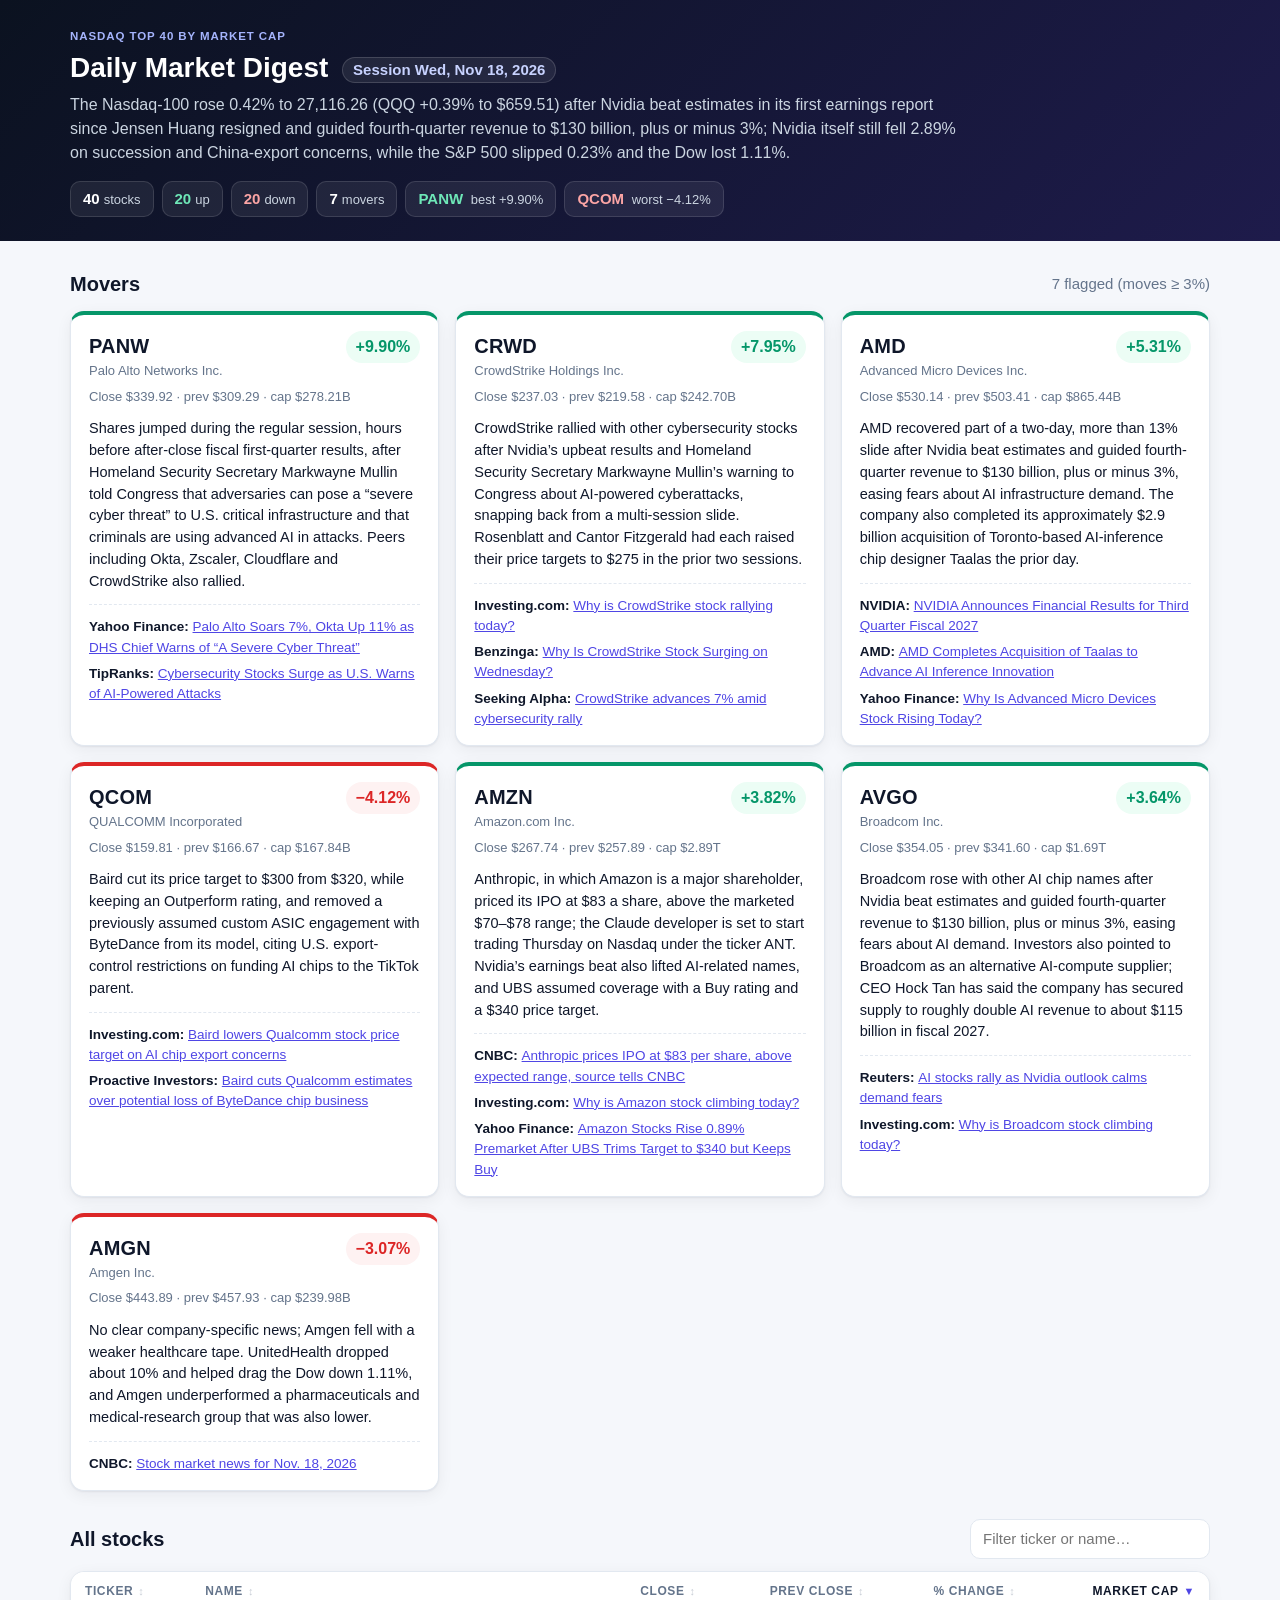
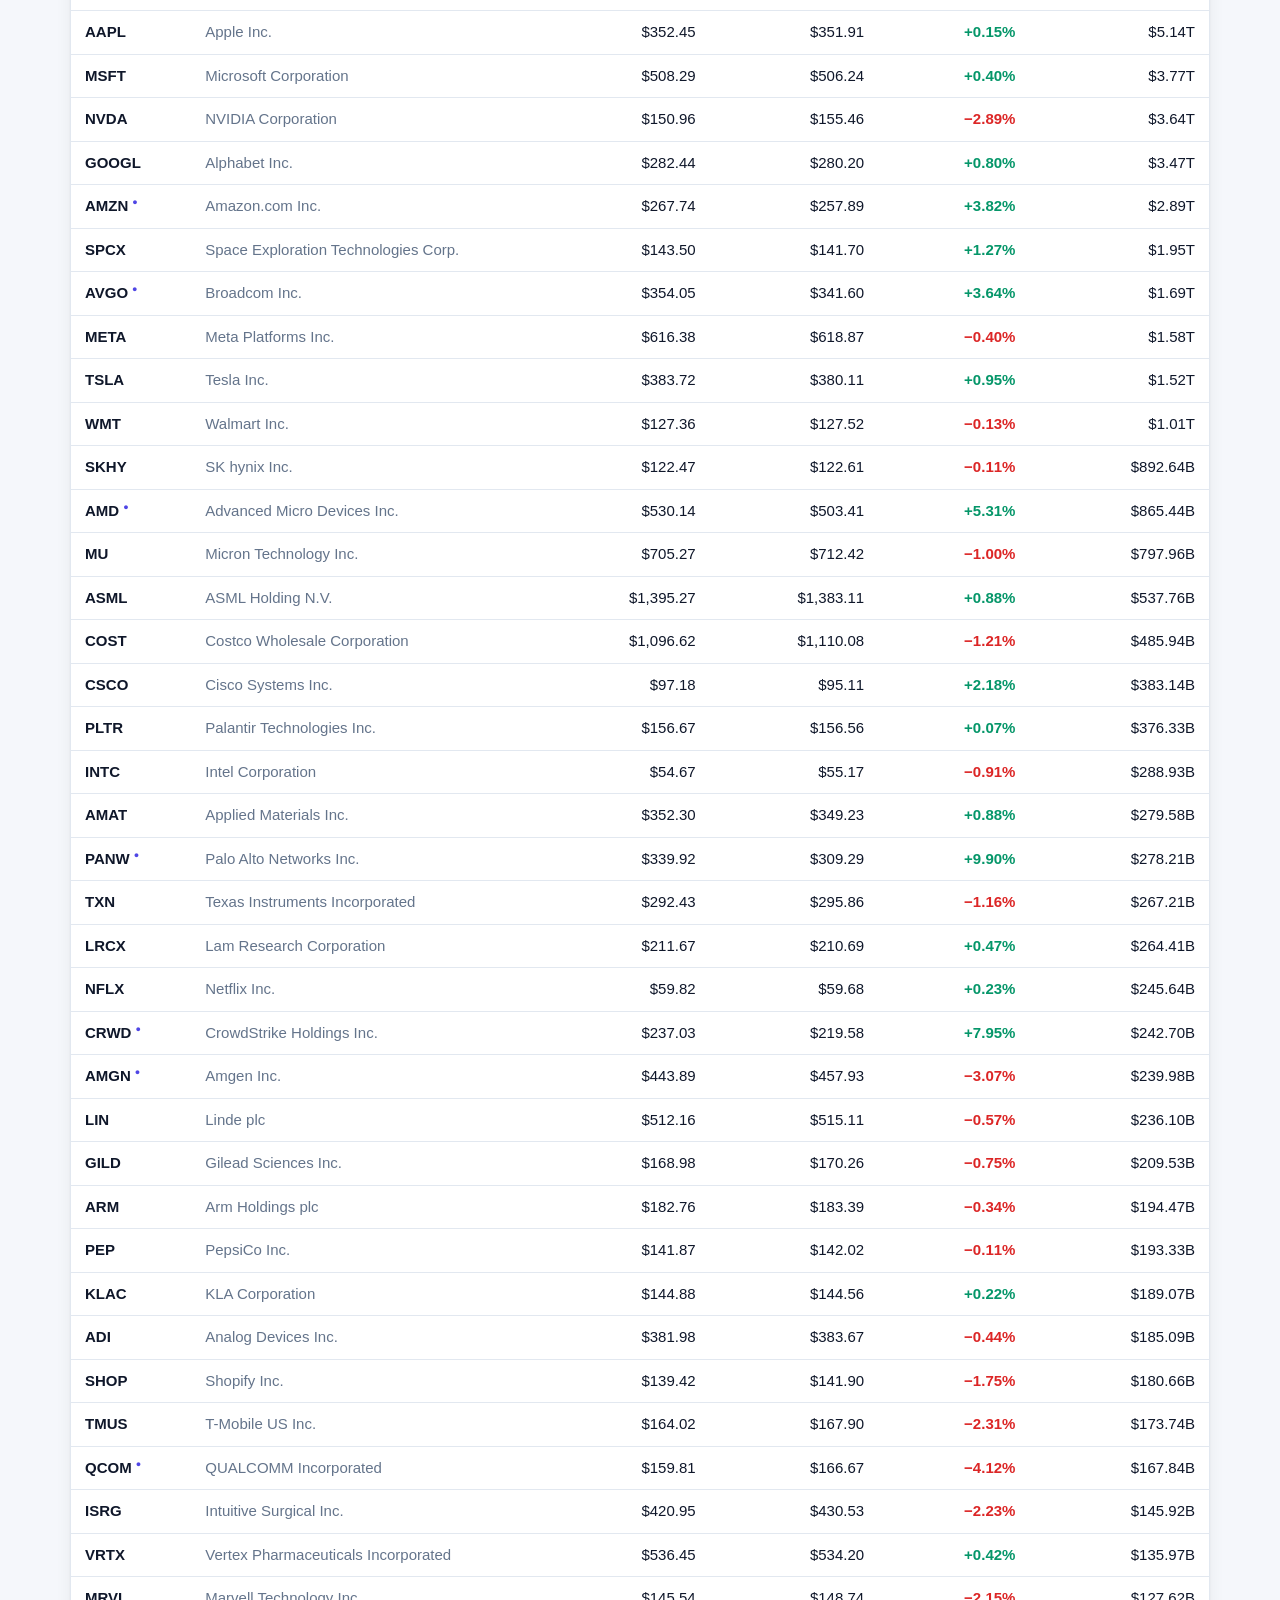
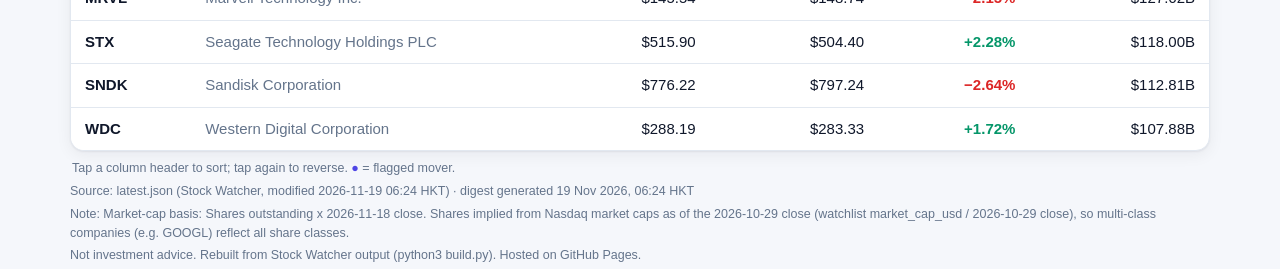
==== index.html @ 228cc5cb "Update dashboard 2026-11-19 HKT" ====
<!doctype html>
<html lang="en">
<head>
<meta charset="utf-8">
<meta name="viewport" content="width=device-width, initial-scale=1">
<title>Nasdaq 40 Dashboard · 2026-11-18</title>
<style>
:root {
  --bg: #f5f7fb; --panel: #fff; --text: #0f172a; --muted: #64748b; --line: #e2e8f0;
  --up: #059669; --up-bg: #ecfdf5; --down: #dc2626; --down-bg: #fef2f2;
  --accent: #4f46e5; --head: #0b1220; --head-text: #e2e8f0;
  --radius: 14px; --shadow: 0 1px 2px rgba(15,23,42,.06), 0 4px 16px rgba(15,23,42,.06);
}
@media (prefers-color-scheme: dark) {
  :root { --bg: #0b1020; --panel: #121a2e; --text: #e5e7eb; --muted: #94a3b8; --line: #23304a;
    --up: #34d399; --up-bg: rgba(52,211,153,.12); --down: #f87171; --down-bg: rgba(248,113,113,.12);
    --accent: #818cf8; --head: #060a16; --shadow: none; }
}
* { box-sizing: border-box; }
html { -webkit-text-size-adjust: 100%; }
body { margin: 0; background: var(--bg); color: var(--text);
  font: 15px/1.5 -apple-system, BlinkMacSystemFont, "Segoe UI", Roboto, "Helvetica Neue", Arial, sans-serif; }
.wrap { max-width: 1180px; margin: 0 auto; padding: 0 20px; }
a { color: var(--accent); }
.muted { color: var(--muted); }
.num { font-variant-numeric: tabular-nums; }

.example-banner { background: repeating-linear-gradient(-45deg, #fde68a 0 14px, #fcd34d 14px 28px);
  color: #451a03; text-align: center; font-weight: 700; padding: 10px 16px; font-size: 15px;
  border-bottom: 2px solid #b45309; position: sticky; top: 0; z-index: 10; }
.example-banner small { display: block; font-weight: 500; font-size: 12.5px; }

.site-header { background: linear-gradient(135deg, #0b1220 0%, #1e1b4b 100%); color: var(--head-text);
  padding: 28px 0 24px; }
.eyebrow { text-transform: uppercase; letter-spacing: .08em; font-size: 11.5px; color: #a5b4fc; font-weight: 600; }
h1 { margin: 6px 0 8px; font-size: 28px; line-height: 1.2; color: #fff; }
h1 .session { display: inline-block; font-size: 15px; font-weight: 600; color: #c7d2fe;
  background: rgba(255,255,255,.08); border: 1px solid rgba(255,255,255,.15);
  padding: 3px 10px; border-radius: 999px; vertical-align: middle; margin-left: 6px; }
.context { margin: 0; font-size: 16px; max-width: 900px; color: #cbd5e1; }
.stats { display: flex; flex-wrap: wrap; gap: 8px; margin-top: 16px; }
.stat { background: rgba(255,255,255,.07); border: 1px solid rgba(255,255,255,.12);
  border-radius: 10px; padding: 6px 12px; font-size: 13px; color: #cbd5e1; }
.stat b { color: #fff; font-size: 15px; margin-right: 4px; }
.stat .up { color: #6ee7b7; } .stat .down { color: #fca5a5; }

section { margin-top: 28px; }
.section-head { display: flex; align-items: center; justify-content: space-between; gap: 12px;
  flex-wrap: wrap; margin-bottom: 12px; }
h2 { margin: 0; font-size: 20px; }

.cards { display: grid; grid-template-columns: repeat(auto-fill, minmax(320px, 1fr)); gap: 16px; }
.card { background: var(--panel); border: 1px solid var(--line); border-radius: var(--radius);
  box-shadow: var(--shadow); padding: 16px 18px; border-top: 4px solid var(--line);
  display: flex; flex-direction: column; min-width: 0; }
.card.up { border-top-color: var(--up); } .card.down { border-top-color: var(--down); }
.card-top { display: flex; justify-content: space-between; align-items: flex-start; gap: 12px; }
.card .tk { font-size: 20px; font-weight: 800; letter-spacing: .01em; }
.card .nm { color: var(--muted); font-size: 13px; }
.pill { font-weight: 700; font-size: 16px; padding: 4px 10px; border-radius: 999px; white-space: nowrap; }
.pill.up { color: var(--up); background: var(--up-bg); } .pill.down { color: var(--down); background: var(--down-bg); }
.card .px { font-size: 13px; color: var(--muted); margin-top: 6px; }
.card .reason { margin: 12px 0 0; font-size: 14.5px; overflow-wrap: anywhere; }
.card .sources { list-style: none; margin: 12px 0 0; padding: 12px 0 0; border-top: 1px dashed var(--line);
  font-size: 13.5px; display: grid; gap: 6px; }
.card .sources li { overflow-wrap: anywhere; }
.card .sources .outlet { font-weight: 700; }
.empty { background: var(--panel); border: 1px dashed var(--line); border-radius: var(--radius);
  padding: 20px; color: var(--muted); }

#filter { font: inherit; padding: 8px 12px; border: 1px solid var(--line); border-radius: 10px;
  background: var(--panel); color: var(--text); width: 240px; max-width: 100%; }
.table-wrap { background: var(--panel); border: 1px solid var(--line); border-radius: var(--radius);
  box-shadow: var(--shadow); overflow-x: auto; -webkit-overflow-scrolling: touch; }
table { border-collapse: separate; border-spacing: 0; width: 100%; min-width: 640px; }
th, td { padding: 10px 14px; text-align: left; border-bottom: 1px solid var(--line); white-space: nowrap; }
tbody tr:last-child td { border-bottom: 0; }
th { position: sticky; top: 0; background: var(--panel); font-size: 12px; text-transform: uppercase;
  letter-spacing: .05em; color: var(--muted); cursor: pointer; user-select: none; }
th:hover { color: var(--text); }
th::after { content: "↕"; opacity: .35; margin-left: 5px; font-size: 11px; }
th[aria-sort="ascending"]::after { content: "▲"; opacity: 1; color: var(--accent); }
th[aria-sort="descending"]::after { content: "▼"; opacity: 1; color: var(--accent); }
th[aria-sort="ascending"], th[aria-sort="descending"] { color: var(--text); }
.r { text-align: right; }
td.tk { font-weight: 700; }
td.col-name { max-width: 340px; overflow: hidden; text-overflow: ellipsis; color: var(--muted); }
td.up { color: var(--up); font-weight: 600; } td.down { color: var(--down); font-weight: 600; }
tbody tr:hover td { background: rgba(79,70,229,.04); }
tr.is-mover td.tk::after { content: "●"; color: var(--accent); font-size: 9px; vertical-align: super; margin-left: 4px; }
th:first-child, td:first-child { position: sticky; left: 0; background: var(--panel); z-index: 1; }
th:first-child { z-index: 2; }
.hint { font-size: 12.5px; margin: 8px 2px 0; }
footer { margin: 36px auto 40px; font-size: 12.5px; }
footer p { margin: 4px 0; overflow-wrap: anywhere; }

@media (max-width: 640px) {
  body { font-size: 14px; }
  .wrap { padding: 0 14px; }
  .site-header { padding: 20px 0 18px; }
  h1 { font-size: 22px; }
  h1 .session { display: block; width: fit-content; margin: 8px 0 0; font-size: 13px; }
  .context { font-size: 14.5px; }
  .cards { grid-template-columns: 1fr; gap: 12px; }
  #filter { width: 100%; }
  th, td { padding: 9px 6px; font-size: 13px; }
  th { font-size: 10.5px; letter-spacing: .03em; white-space: normal; line-height: 1.25; vertical-align: bottom; }
  th::after { margin-left: 2px; }
  th:first-child, td:first-child { padding-left: 10px; }
  th:last-child, td:last-child { padding-right: 10px; }
  table { min-width: 0; }
  .col-name { display: none; }
  td:first-child { box-shadow: 1px 0 0 var(--line); }
}

</style>
</head>
<body>
<div id="banner-slot"></div>
<header class="site-header">
  <div class="wrap">
    <div class="eyebrow">Nasdaq top 40 by market cap</div>
    <h1>Daily Market Digest <span id="session-date" class="session"></span></h1>
    <p id="market-context" class="context"></p>
    <div id="stats" class="stats"></div>
  </div>
</header>
<main class="wrap">
  <section aria-labelledby="movers-h">
    <div class="section-head">
      <h2 id="movers-h">Movers</h2>
      <span id="movers-sub" class="muted"></span>
    </div>
    <div id="movers" class="cards"></div>
  </section>
  <section aria-labelledby="all-h">
    <div class="section-head">
      <h2 id="all-h">All stocks</h2>
      <input id="filter" type="search" placeholder="Filter ticker or name…" aria-label="Filter stocks">
    </div>
    <div class="table-wrap">
      <table id="tbl">
        <thead><tr>
          <th data-key="ticker" data-type="str">Ticker</th>
          <th data-key="name" data-type="str" class="col-name">Name</th>
          <th data-key="close" data-type="num" class="r">Close</th>
          <th data-key="prev_close" data-type="num" class="r">Prev close</th>
          <th data-key="pct_change" data-type="num" class="r">% Change</th>
          <th data-key="market_cap" data-type="num" class="r">Market cap</th>
        </tr></thead>
        <tbody></tbody>
      </table>
    </div>
    <p class="hint muted">Tap a column header to sort; tap again to reverse. <span style="color:var(--accent)">●</span> = flagged mover.</p>
  </section>
</main>
<footer class="wrap muted" id="footer"></footer>
<script>
window.DASHBOARD_DATA = {
 "is_example": false,
 "session_date": "2026-11-18",
 "market_context": "The Nasdaq-100 rose 0.42% to 27,116.26 (QQQ +0.39% to $659.51) after Nvidia beat estimates in its first earnings report since Jensen Huang resigned and guided fourth-quarter revenue to $130 billion, plus or minus 3%; Nvidia itself still fell 2.89% on succession and China-export concerns, while the S&P 500 slipped 0.23% and the Dow lost 1.11%.",
 "generated_at": "2026-11-19T06:24:33+08:00",
 "source": "latest.json (Stock Watcher, modified 2026-11-19 06:24 HKT)",
 "mover_threshold": 3.0,
 "notes": [
  "Market-cap basis: Shares outstanding x 2026-11-18 close. Shares implied from Nasdaq market caps as of the 2026-10-29 close (watchlist market_cap_usd / 2026-10-29 close), so multi-class companies (e.g. GOOGL) reflect all share classes."
 ],
 "stocks": [
  {
   "ticker": "NVDA",
   "name": "NVIDIA Corporation",
   "close": 150.96,
   "prev_close": 155.46,
   "pct_change": -2.89,
   "market_cap": 3638136099447.0,
   "mover": false,
   "reason": "",
   "sources": [],
   "missing": false
  },
  {
   "ticker": "AAPL",
   "name": "Apple Inc.",
   "close": 352.45,
   "prev_close": 351.91,
   "pct_change": 0.15,
   "market_cap": 5143718865164.0,
   "mover": false,
   "reason": "",
   "sources": [],
   "missing": false
  },
  {
   "ticker": "MSFT",
   "name": "Microsoft Corporation",
   "close": 508.29,
   "prev_close": 506.24,
   "pct_change": 0.4,
   "market_cap": 3774660387993.0,
   "mover": false,
   "reason": "",
   "sources": [],
   "missing": false
  },
  {
   "ticker": "GOOGL",
   "name": "Alphabet Inc.",
   "close": 282.44,
   "prev_close": 280.2,
   "pct_change": 0.8,
   "market_cap": 3472317300409.0,
   "mover": false,
   "reason": "",
   "sources": [],
   "missing": false
  },
  {
   "ticker": "AMZN",
   "name": "Amazon.com Inc.",
   "close": 267.74,
   "prev_close": 257.89,
   "pct_change": 3.82,
   "market_cap": 2887927569965.0,
   "mover": true,
   "reason": "Anthropic, in which Amazon is a major shareholder, priced its IPO at $83 a share, above the marketed $70–$78 range; the Claude developer is set to start trading Thursday on Nasdaq under the ticker ANT. Nvidia’s earnings beat also lifted AI-related names, and UBS assumed coverage with a Buy rating and a $340 price target.",
   "sources": [
    {
     "outlet": "CNBC",
     "title": "Anthropic prices IPO at $83 per share, above expected range, source tells CNBC",
     "url": "https://www.cnbc.com/2026/11/18/anthropic-ipo-ai-offering-price.html"
    },
    {
     "outlet": "Investing.com",
     "title": "Why is Amazon stock climbing today?",
     "url": "https://www.investing.com/news/stock-market-news/why-is-amazon-stock-climbing-today-93CH-5036532"
    },
    {
     "outlet": "Yahoo Finance",
     "title": "Amazon Stocks Rise 0.89% Premarket After UBS Trims Target to $340 but Keeps Buy",
     "url": "https://finance.yahoo.com/markets/stocks/articles/amazon-stocks-rise-0-89-183829798.html"
    }
   ],
   "missing": false
  },
  {
   "ticker": "SPCX",
   "name": "Space Exploration Technologies Corp.",
   "close": 143.5,
   "prev_close": 141.7,
   "pct_change": 1.27,
   "market_cap": 1948882650508.0,
   "mover": false,
   "reason": "",
   "sources": [],
   "missing": false
  },
  {
   "ticker": "AVGO",
   "name": "Broadcom Inc.",
   "close": 354.05,
   "prev_close": 341.6,
   "pct_change": 3.64,
   "market_cap": 1690103595431.0,
   "mover": true,
   "reason": "Broadcom rose with other AI chip names after Nvidia beat estimates and guided fourth-quarter revenue to $130 billion, plus or minus 3%, easing fears about AI demand. Investors also pointed to Broadcom as an alternative AI-compute supplier; CEO Hock Tan has said the company has secured supply to roughly double AI revenue to about $115 billion in fiscal 2027.",
   "sources": [
    {
     "outlet": "Reuters",
     "title": "AI stocks rally as Nvidia outlook calms demand fears",
     "url": "https://www.investing.com/news/stock-market-news/ai-stocks-rally-as-nvidia-outlook-calms-demand-fears-5035514"
    },
    {
     "outlet": "Investing.com",
     "title": "Why is Broadcom stock climbing today?",
     "url": "https://www.investing.com/news/stock-market-news/why-is-broadcom-stock-climbing-today-93CH-5035214"
    }
   ],
   "missing": false
  },
  {
   "ticker": "META",
   "name": "Meta Platforms Inc.",
   "close": 616.38,
   "prev_close": 618.87,
   "pct_change": -0.4,
   "market_cap": 1575615946730.0,
   "mover": false,
   "reason": "",
   "sources": [],
   "missing": false
  },
  {
   "ticker": "TSLA",
   "name": "Tesla Inc.",
   "close": 383.72,
   "prev_close": 380.11,
   "pct_change": 0.95,
   "market_cap": 1516752329773.0,
   "mover": false,
   "reason": "",
   "sources": [],
   "missing": false
  },
  {
   "ticker": "SKHY",
   "name": "SK hynix Inc.",
   "close": 122.47,
   "prev_close": 122.61,
   "pct_change": -0.11,
   "market_cap": 892641606915.0,
   "mover": false,
   "reason": "",
   "sources": [],
   "missing": false
  },
  {
   "ticker": "MU",
   "name": "Micron Technology Inc.",
   "close": 705.27,
   "prev_close": 712.42,
   "pct_change": -1.0,
   "market_cap": 797958854144.0,
   "mover": false,
   "reason": "",
   "sources": [],
   "missing": false
  },
  {
   "ticker": "WMT",
   "name": "Walmart Inc.",
   "close": 127.36,
   "prev_close": 127.52,
   "pct_change": -0.13,
   "market_cap": 1010441926096.0,
   "mover": false,
   "reason": "",
   "sources": [],
   "missing": false
  },
  {
   "ticker": "AMD",
   "name": "Advanced Micro Devices Inc.",
   "close": 530.14,
   "prev_close": 503.41,
   "pct_change": 5.31,
   "market_cap": 865440368791.0,
   "mover": true,
   "reason": "AMD recovered part of a two-day, more than 13% slide after Nvidia beat estimates and guided fourth-quarter revenue to $130 billion, plus or minus 3%, easing fears about AI infrastructure demand. The company also completed its approximately $2.9 billion acquisition of Toronto-based AI-inference chip designer Taalas the prior day.",
   "sources": [
    {
     "outlet": "NVIDIA",
     "title": "NVIDIA Announces Financial Results for Third Quarter Fiscal 2027",
     "url": "https://nvidianews.nvidia.com/news/nvidia-announces-financial-results-for-third-quarter-fiscal-2027"
    },
    {
     "outlet": "AMD",
     "title": "AMD Completes Acquisition of Taalas to Advance AI Inference Innovation",
     "url": "https://newsroom.amd.com/news/amd-completes-acquisition-taalas-advance-ai-inference-innovation/"
    },
    {
     "outlet": "Yahoo Finance",
     "title": "Why Is Advanced Micro Devices Stock Rising Today?",
     "url": "https://finance.yahoo.com/markets/stocks/articles/why-advanced-micro-devices-stock-121232264.html"
    }
   ],
   "missing": false
  },
  {
   "ticker": "ASML",
   "name": "ASML Holding N.V.",
   "close": 1395.27,
   "prev_close": 1383.11,
   "pct_change": 0.88,
   "market_cap": 537761728642.0,
   "mover": false,
   "reason": "",
   "sources": [],
   "missing": false
  },
  {
   "ticker": "INTC",
   "name": "Intel Corporation",
   "close": 54.67,
   "prev_close": 55.17,
   "pct_change": -0.91,
   "market_cap": 288934741447.0,
   "mover": false,
   "reason": "",
   "sources": [],
   "missing": false
  },
  {
   "ticker": "PLTR",
   "name": "Palantir Technologies Inc.",
   "close": 156.67,
   "prev_close": 156.56,
   "pct_change": 0.07,
   "market_cap": 376329717822.0,
   "mover": false,
   "reason": "",
   "sources": [],
   "missing": false
  },
  {
   "ticker": "COST",
   "name": "Costco Wholesale Corporation",
   "close": 1096.62,
   "prev_close": 1110.08,
   "pct_change": -1.21,
   "market_cap": 485944496199.0,
   "mover": false,
   "reason": "",
   "sources": [],
   "missing": false
  },
  {
   "ticker": "CSCO",
   "name": "Cisco Systems Inc.",
   "close": 97.18,
   "prev_close": 95.11,
   "pct_change": 2.18,
   "market_cap": 383140606442.0,
   "mover": false,
   "reason": "",
   "sources": [],
   "missing": false
  },
  {
   "ticker": "AMAT",
   "name": "Applied Materials Inc.",
   "close": 352.3,
   "prev_close": 349.23,
   "pct_change": 0.88,
   "market_cap": 279584367053.0,
   "mover": false,
   "reason": "",
   "sources": [],
   "missing": false
  },
  {
   "ticker": "LRCX",
   "name": "Lam Research Corporation",
   "close": 211.67,
   "prev_close": 210.69,
   "pct_change": 0.47,
   "market_cap": 264412023917.0,
   "mover": false,
   "reason": "",
   "sources": [],
   "missing": false
  },
  {
   "ticker": "PANW",
   "name": "Palo Alto Networks Inc.",
   "close": 339.92,
   "prev_close": 309.29,
   "pct_change": 9.9,
   "market_cap": 278205188267.0,
   "mover": true,
   "reason": "Shares jumped during the regular session, hours before after-close fiscal first-quarter results, after Homeland Security Secretary Markwayne Mullin told Congress that adversaries can pose a “severe cyber threat” to U.S. critical infrastructure and that criminals are using advanced AI in attacks. Peers including Okta, Zscaler, Cloudflare and CrowdStrike also rallied.",
   "sources": [
    {
     "outlet": "Yahoo Finance",
     "title": "Palo Alto Soars 7%, Okta Up 11% as DHS Chief Warns of “A Severe Cyber Threat”",
     "url": "https://finance.yahoo.com/markets/stocks/articles/palo-alto-soars-7-okta-194351975.html"
    },
    {
     "outlet": "TipRanks",
     "title": "Cybersecurity Stocks Surge as U.S. Warns of AI-Powered Attacks",
     "url": "https://www.tipranks.com/news/cybersecurity-stocks-surge-as-u-s-warns-of-ai-powered-attacks"
    }
   ],
   "missing": false
  },
  {
   "ticker": "TXN",
   "name": "Texas Instruments Incorporated",
   "close": 292.43,
   "prev_close": 295.86,
   "pct_change": -1.16,
   "market_cap": 267213844731.0,
   "mover": false,
   "reason": "",
   "sources": [],
   "missing": false
  },
  {
   "ticker": "CRWD",
   "name": "CrowdStrike Holdings Inc.",
   "close": 237.03,
   "prev_close": 219.58,
   "pct_change": 7.95,
   "market_cap": 242703280021.0,
   "mover": true,
   "reason": "CrowdStrike rallied with other cybersecurity stocks after Nvidia’s upbeat results and Homeland Security Secretary Markwayne Mullin’s warning to Congress about AI-powered cyberattacks, snapping back from a multi-session slide. Rosenblatt and Cantor Fitzgerald had each raised their price targets to $275 in the prior two sessions.",
   "sources": [
    {
     "outlet": "Investing.com",
     "title": "Why is CrowdStrike stock rallying today?",
     "url": "https://www.investing.com/news/stock-market-news/why-is-crowdstrike-stock-rallying-today-93CH-5036526"
    },
    {
     "outlet": "Benzinga",
     "title": "Why Is CrowdStrike Stock Surging on Wednesday?",
     "url": "https://www.benzinga.com/trading-ideas/movers/26/11/63400654/why-is-crowdstrike-stock-surging-on-wednesday"
    },
    {
     "outlet": "Seeking Alpha",
     "title": "CrowdStrike advances 7% amid cybersecurity rally",
     "url": "https://seekingalpha.com/news/4674326-crowdstrike-advances-7-amid-cybersecurity-rally"
    }
   ],
   "missing": false
  },
  {
   "ticker": "NFLX",
   "name": "Netflix Inc.",
   "close": 59.82,
   "prev_close": 59.68,
   "pct_change": 0.23,
   "market_cap": 245640417284.0,
   "mover": false,
   "reason": "",
   "sources": [],
   "missing": false
  },
  {
   "ticker": "AMGN",
   "name": "Amgen Inc.",
   "close": 443.89,
   "prev_close": 457.93,
   "pct_change": -3.07,
   "market_cap": 239981142897.0,
   "mover": true,
   "reason": "No clear company-specific news; Amgen fell with a weaker healthcare tape. UnitedHealth dropped about 10% and helped drag the Dow down 1.11%, and Amgen underperformed a pharmaceuticals and medical-research group that was also lower.",
   "sources": [
    {
     "outlet": "CNBC",
     "title": "Stock market news for Nov. 18, 2026",
     "url": "https://www.cnbc.com/2026/11/17/stock-market-today-live-updates.html"
    }
   ],
   "missing": false
  },
  {
   "ticker": "ARM",
   "name": "Arm Holdings plc",
   "close": 182.76,
   "prev_close": 183.39,
   "pct_change": -0.34,
   "market_cap": 194466728379.0,
   "mover": false,
   "reason": "",
   "sources": [],
   "missing": false
  },
  {
   "ticker": "LIN",
   "name": "Linde plc",
   "close": 512.16,
   "prev_close": 515.11,
   "pct_change": -0.57,
   "market_cap": 236095590766.0,
   "mover": false,
   "reason": "",
   "sources": [],
   "missing": false
  },
  {
   "ticker": "KLAC",
   "name": "KLA Corporation",
   "close": 144.88,
   "prev_close": 144.56,
   "pct_change": 0.22,
   "market_cap": 189069355204.0,
   "mover": false,
   "reason": "",
   "sources": [],
   "missing": false
  },
  {
   "ticker": "SHOP",
   "name": "Shopify Inc.",
   "close": 139.42,
   "prev_close": 141.9,
   "pct_change": -1.75,
   "market_cap": 180661971393.0,
   "mover": false,
   "reason": "",
   "sources": [],
   "missing": false
  },
  {
   "ticker": "ADI",
   "name": "Analog Devices Inc.",
   "close": 381.98,
   "prev_close": 383.67,
   "pct_change": -0.44,
   "market_cap": 185094322166.0,
   "mover": false,
   "reason": "",
   "sources": [],
   "missing": false
  },
  {
   "ticker": "GILD",
   "name": "Gilead Sciences Inc.",
   "close": 168.98,
   "prev_close": 170.26,
   "pct_change": -0.75,
   "market_cap": 209527616022.0,
   "mover": false,
   "reason": "",
   "sources": [],
   "missing": false
  },
  {
   "ticker": "QCOM",
   "name": "QUALCOMM Incorporated",
   "close": 159.81,
   "prev_close": 166.67,
   "pct_change": -4.12,
   "market_cap": 167837877036.0,
   "mover": true,
   "reason": "Baird cut its price target to $300 from $320, while keeping an Outperform rating, and removed a previously assumed custom ASIC engagement with ByteDance from its model, citing U.S. export-control restrictions on funding AI chips to the TikTok parent.",
   "sources": [
    {
     "outlet": "Investing.com",
     "title": "Baird lowers Qualcomm stock price target on AI chip export concerns",
     "url": "https://www.investing.com/news/analyst-ratings/baird-lowers-qualcomm-stock-price-target-on-ai-chip-export-concerns-93CH-5035856"
    },
    {
     "outlet": "Proactive Investors",
     "title": "Baird cuts Qualcomm estimates over potential loss of ByteDance chip business",
     "url": "https://www.proactiveinvestors.com/companies/news/1102042/baird-cuts-qualcomm-estimates-over-potential-loss-of-bytedance-chip-business-1102042.html"
    }
   ],
   "missing": false
  },
  {
   "ticker": "SNDK",
   "name": "Sandisk Corporation",
   "close": 776.22,
   "prev_close": 797.24,
   "pct_change": -2.64,
   "market_cap": 112806244923.0,
   "mover": false,
   "reason": "",
   "sources": [],
   "missing": false
  },
  {
   "ticker": "MRVL",
   "name": "Marvell Technology Inc.",
   "close": 145.54,
   "prev_close": 148.74,
   "pct_change": -2.15,
   "market_cap": 127624022253.0,
   "mover": false,
   "reason": "",
   "sources": [],
   "missing": false
  },
  {
   "ticker": "PEP",
   "name": "PepsiCo Inc.",
   "close": 141.87,
   "prev_close": 142.02,
   "pct_change": -0.11,
   "market_cap": 193332081770.0,
   "mover": false,
   "reason": "",
   "sources": [],
   "missing": false
  },
  {
   "ticker": "STX",
   "name": "Seagate Technology Holdings PLC",
   "close": 515.9,
   "prev_close": 504.4,
   "pct_change": 2.28,
   "market_cap": 117995910980.0,
   "mover": false,
   "reason": "",
   "sources": [],
   "missing": false
  },
  {
   "ticker": "TMUS",
   "name": "T-Mobile US Inc.",
   "close": 164.02,
   "prev_close": 167.9,
   "pct_change": -2.31,
   "market_cap": 173741899541.0,
   "mover": false,
   "reason": "",
   "sources": [],
   "missing": false
  },
  {
   "ticker": "ISRG",
   "name": "Intuitive Surgical Inc.",
   "close": 420.95,
   "prev_close": 430.53,
   "pct_change": -2.23,
   "market_cap": 145919674148.0,
   "mover": false,
   "reason": "",
   "sources": [],
   "missing": false
  },
  {
   "ticker": "WDC",
   "name": "Western Digital Corporation",
   "close": 288.19,
   "prev_close": 283.33,
   "pct_change": 1.72,
   "market_cap": 107876222808.0,
   "mover": false,
   "reason": "",
   "sources": [],
   "missing": false
  },
  {
   "ticker": "VRTX",
   "name": "Vertex Pharmaceuticals Incorporated",
   "close": 536.45,
   "prev_close": 534.2,
   "pct_change": 0.42,
   "market_cap": 135969115774.0,
   "mover": false,
   "reason": "",
   "sources": [],
   "missing": false
  }
 ]
};
</script>
<script>
(function () {
  "use strict";
  var D = window.DASHBOARD_DATA || { stocks: [] };
  var stocks = (D.stocks || []).slice();

  function $(id) { return document.getElementById(id); }
  function el(tag, cls, text) {
    var e = document.createElement(tag);
    if (cls) e.className = cls;
    if (text != null) e.textContent = text;
    return e;
  }
  function isNum(v) { return typeof v === "number" && isFinite(v); }
  function fmtPrice(v) {
    return isNum(v) ? "$" + v.toLocaleString("en-US", { minimumFractionDigits: 2, maximumFractionDigits: 2 }) : "—";
  }
  function fmtPct(v) {
    if (!isNum(v)) return "—";
    var s = Math.abs(v).toFixed(2) + "%";
    return (v > 0 ? "+" : v < 0 ? "−" : "") + s;
  }
  function fmtCap(v) {
    if (!isNum(v)) return "—";
    var a = Math.abs(v), u = [[1e12, "T"], [1e9, "B"], [1e6, "M"], [1e3, "K"]];
    for (var i = 0; i < u.length; i++) {
      if (a >= u[i][0]) return "$" + (v / u[i][0]).toFixed(2) + u[i][1];
    }
    return "$" + v.toFixed(0);
  }
  function dir(v) { return !isNum(v) || v === 0 ? "" : v > 0 ? "up" : "down"; }
  function fmtDate(s) {
    var m = /^(\d{4})-(\d{2})-(\d{2})$/.exec(s || "");
    if (!m) return s || "";
    var d = new Date(Date.UTC(+m[1], +m[2] - 1, +m[3]));
    return d.toLocaleDateString("en-US", { weekday: "short", year: "numeric", month: "short", day: "numeric", timeZone: "UTC" });
  }
  function fmtStamp(s) {
    var d = new Date(s);
    if (!s || isNaN(d)) return s || "";
    try {
      return d.toLocaleString("en-GB", { timeZone: "Asia/Hong_Kong", day: "numeric", month: "short", year: "numeric",
        hour: "2-digit", minute: "2-digit", hour12: false }) + " HKT";
    } catch (e) { return s; }
  }
  function safeUrl(u) { return /^https?:\/\//i.test(u || "") ? u : ""; }

  // ---- example banner
  if (D.is_example) {
    var b = el("div", "example-banner", "⚠ Example data — not real prices");
    b.setAttribute("role", "alert");
    b.appendChild(el("small", null, "Prices, moves, reasons and sources are invented for layout preview. Real Stock Watcher results will replace this automatically on rebuild."));
    $("banner-slot").appendChild(b);
  }

  // ---- header
  $("session-date").textContent = D.session_date ? "Session " + fmtDate(D.session_date) : "Session date unavailable";
  $("market-context").textContent = D.market_context || "No market context provided.";

  var withPct = stocks.filter(function (s) { return isNum(s.pct_change); });
  var up = withPct.filter(function (s) { return s.pct_change > 0; }).length;
  var down = withPct.filter(function (s) { return s.pct_change < 0; }).length;
  var movers = stocks.filter(function (s) { return s.mover; })
    .sort(function (a, b) { return Math.abs(b.pct_change || 0) - Math.abs(a.pct_change || 0); });
  var stats = $("stats");
  function stat(n, label, cls) {
    var s = el("div", "stat"); var bb = el("b", cls || null, String(n));
    s.appendChild(bb); s.appendChild(document.createTextNode(label)); stats.appendChild(s);
  }
  stat(stocks.length, "stocks");
  stat(up, "up", "up");
  stat(down, "down", "down");
  stat(movers.length, "movers");
  if (withPct.length) {
    var best = withPct.reduce(function (a, b) { return b.pct_change > a.pct_change ? b : a; });
    var worst = withPct.reduce(function (a, b) { return b.pct_change < a.pct_change ? b : a; });
    stat(best.ticker, " best " + fmtPct(best.pct_change), "up");
    stat(worst.ticker, " worst " + fmtPct(worst.pct_change), "down");
  }

  // ---- movers
  var thr = D.mover_threshold || 3;
  $("movers-sub").textContent = movers.length ? movers.length + " flagged (moves ≥ " + thr + "%)" : "";
  var box = $("movers");
  if (!movers.length) {
    box.appendChild(el("div", "empty", "No movers flagged this session."));
  }
  movers.forEach(function (s) {
    var d = dir(s.pct_change);
    var c = el("article", "card " + d);
    var top = el("div", "card-top");
    var left = el("div");
    left.appendChild(el("div", "tk", s.ticker));
    left.appendChild(el("div", "nm", s.name || ""));
    top.appendChild(left);
    top.appendChild(el("span", "pill num " + d, fmtPct(s.pct_change)));
    c.appendChild(top);
    var px = [];
    if (isNum(s.close)) px.push("Close " + fmtPrice(s.close));
    if (isNum(s.prev_close)) px.push("prev " + fmtPrice(s.prev_close));
    if (isNum(s.market_cap)) px.push("cap " + fmtCap(s.market_cap));
    if (px.length) c.appendChild(el("div", "px num", px.join(" · ")));
    c.appendChild(el("p", "reason" + (s.reason ? "" : " muted"), s.reason || "No reason text provided."));
    if (s.sources && s.sources.length) {
      var ul = el("ul", "sources");
      s.sources.forEach(function (src) {
        var li = el("li");
        li.appendChild(el("span", "outlet", (src.outlet || "Source") + ": "));
        var url = safeUrl(src.url), t = src.title || src.url || "(untitled)";
        if (url) {
          var a = el("a", null, t);
          a.href = url; a.target = "_blank"; a.rel = "noopener noreferrer";
          li.appendChild(a);
        } else {
          li.appendChild(document.createTextNode(t));
        }
        ul.appendChild(li);
      });
      c.appendChild(ul);
    }
    box.appendChild(c);
  });

  // ---- table
  var tbody = document.querySelector("#tbl tbody");
  var ths = document.querySelectorAll("#tbl th");
  var sortKey = "market_cap", sortDir = -1, query = "";

  function render() {
    var col = document.querySelector('#tbl th[data-key="' + sortKey + '"]');
    var type = col ? col.getAttribute("data-type") : "num";
    var rows = stocks.filter(function (s) {
      if (!query) return true;
      return (s.ticker + " " + (s.name || "")).toLowerCase().indexOf(query) !== -1;
    });
    rows.sort(function (a, b) {
      var x = a[sortKey], y = b[sortKey];
      var xm = type === "num" ? !isNum(x) : !x, ym = type === "num" ? !isNum(y) : !y;
      if (xm || ym) return xm === ym ? 0 : xm ? 1 : -1;  // blanks always last
      var r = type === "num" ? x - y : String(x).localeCompare(String(y));
      return r * sortDir || a.ticker.localeCompare(b.ticker);
    });
    tbody.textContent = "";
    rows.forEach(function (s) {
      var tr = el("tr", s.mover ? "is-mover" : "");
      var tdT = el("td", "tk", s.ticker);
      tdT.title = s.name || "";
      tr.appendChild(tdT);
      var tdN = el("td", "col-name", s.name || ""); tdN.title = s.name || ""; tr.appendChild(tdN);
      tr.appendChild(el("td", "r num", fmtPrice(s.close)));
      tr.appendChild(el("td", "r num", fmtPrice(s.prev_close)));
      tr.appendChild(el("td", "r num " + dir(s.pct_change), fmtPct(s.pct_change)));
      tr.appendChild(el("td", "r num", fmtCap(s.market_cap)));
      tbody.appendChild(tr);
    });
    if (!rows.length) {
      var tr0 = el("tr"), td0 = el("td", "muted", "No matches.");
      td0.colSpan = 6; tr0.appendChild(td0); tbody.appendChild(tr0);
    }
    ths.forEach(function (th) {
      th.setAttribute("aria-sort", th.getAttribute("data-key") === sortKey ? (sortDir > 0 ? "ascending" : "descending") : "none");
    });
  }
  ths.forEach(function (th) {
    th.tabIndex = 0;
    function go() {
      var k = th.getAttribute("data-key");
      if (k === sortKey) sortDir = -sortDir;
      else { sortKey = k; sortDir = th.getAttribute("data-type") === "str" ? 1 : -1; }
      render();
    }
    th.addEventListener("click", go);
    th.addEventListener("keydown", function (e) { if (e.key === "Enter" || e.key === " ") { e.preventDefault(); go(); } });
  });
  $("filter").addEventListener("input", function (e) { query = e.target.value.trim().toLowerCase(); render(); });
  render();

  // ---- footer
  var f = $("footer");
  f.appendChild(el("p", null, (D.is_example ? "EXAMPLE DATA. " : "") + "Source: " + (D.source || "unknown") +
    (D.generated_at ? " · digest generated " + fmtStamp(D.generated_at) : "")));
  (D.notes || []).forEach(function (n) { f.appendChild(el("p", null, "Note: " + n)); });
  f.appendChild(el("p", null, "Not investment advice. Rebuilt from Stock Watcher output (python3 build.py). Hosted on GitHub Pages."));
})();

</script>
</body>
</html>
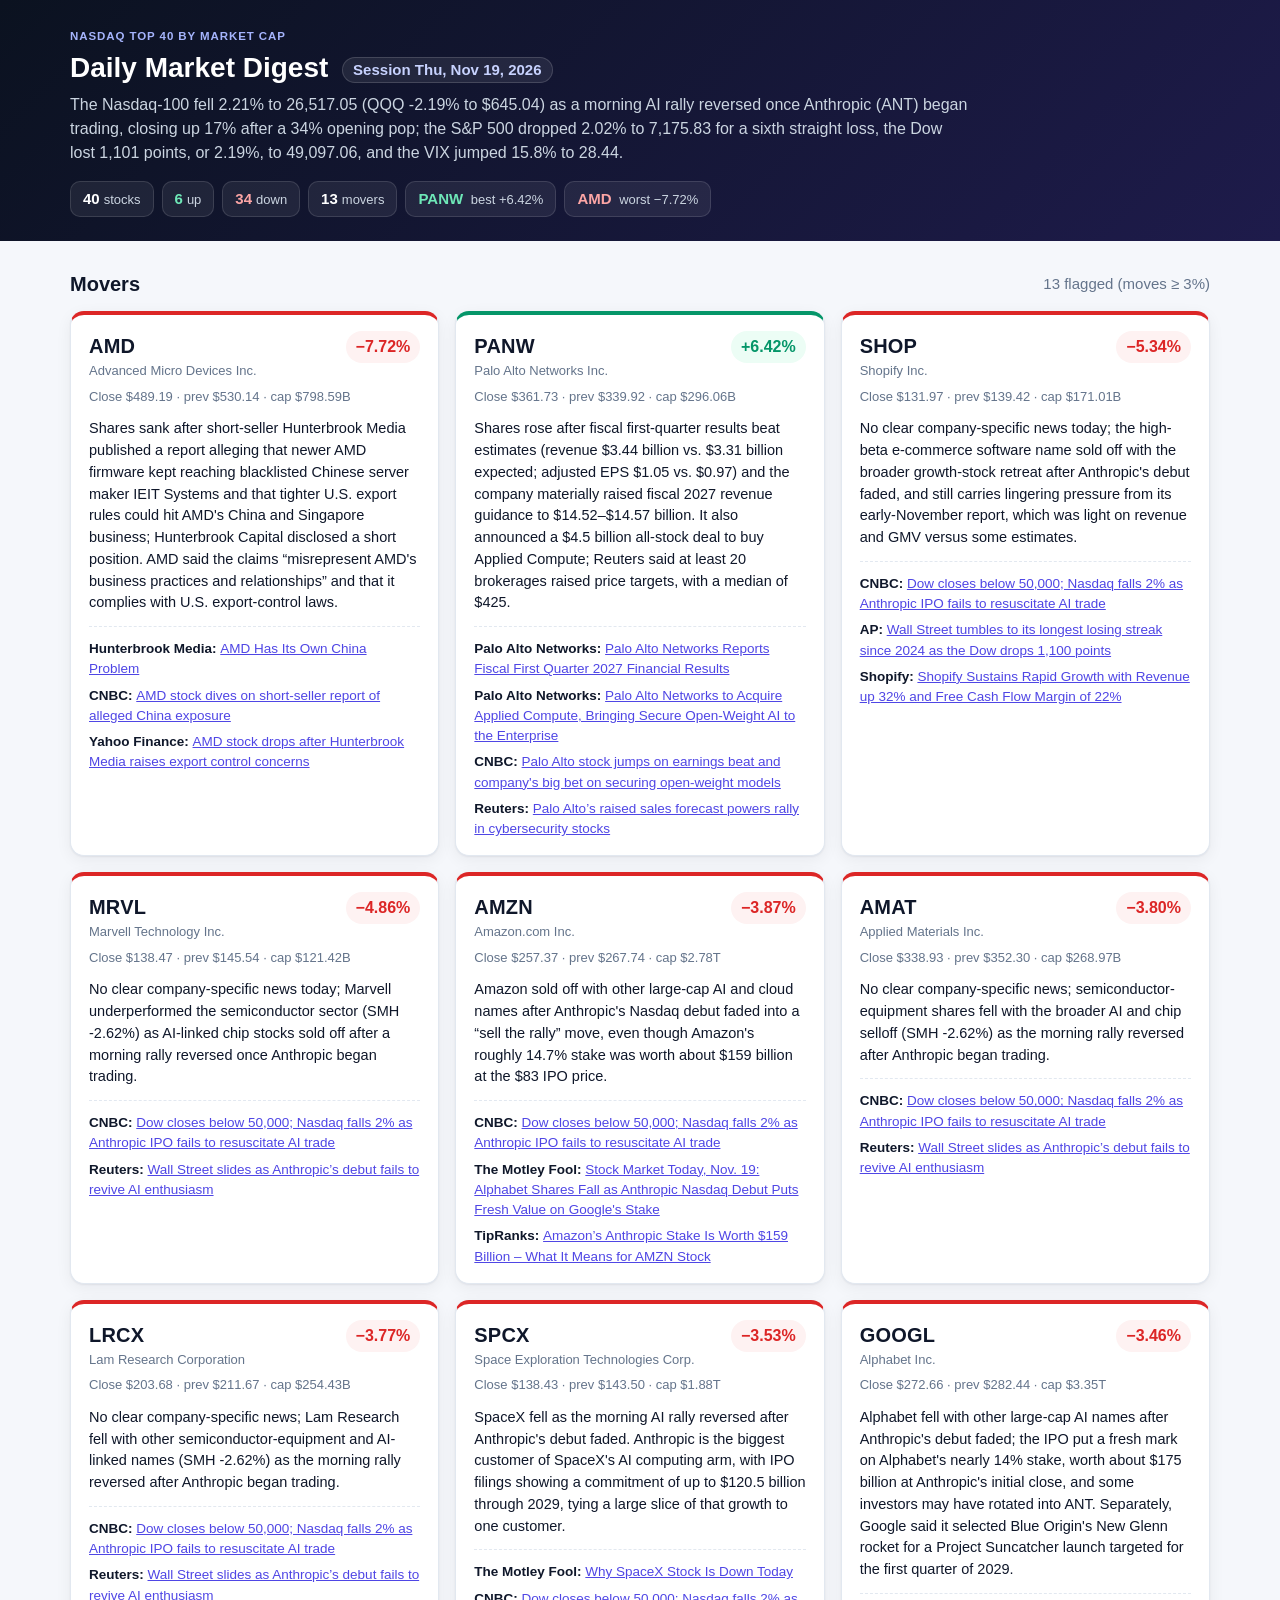
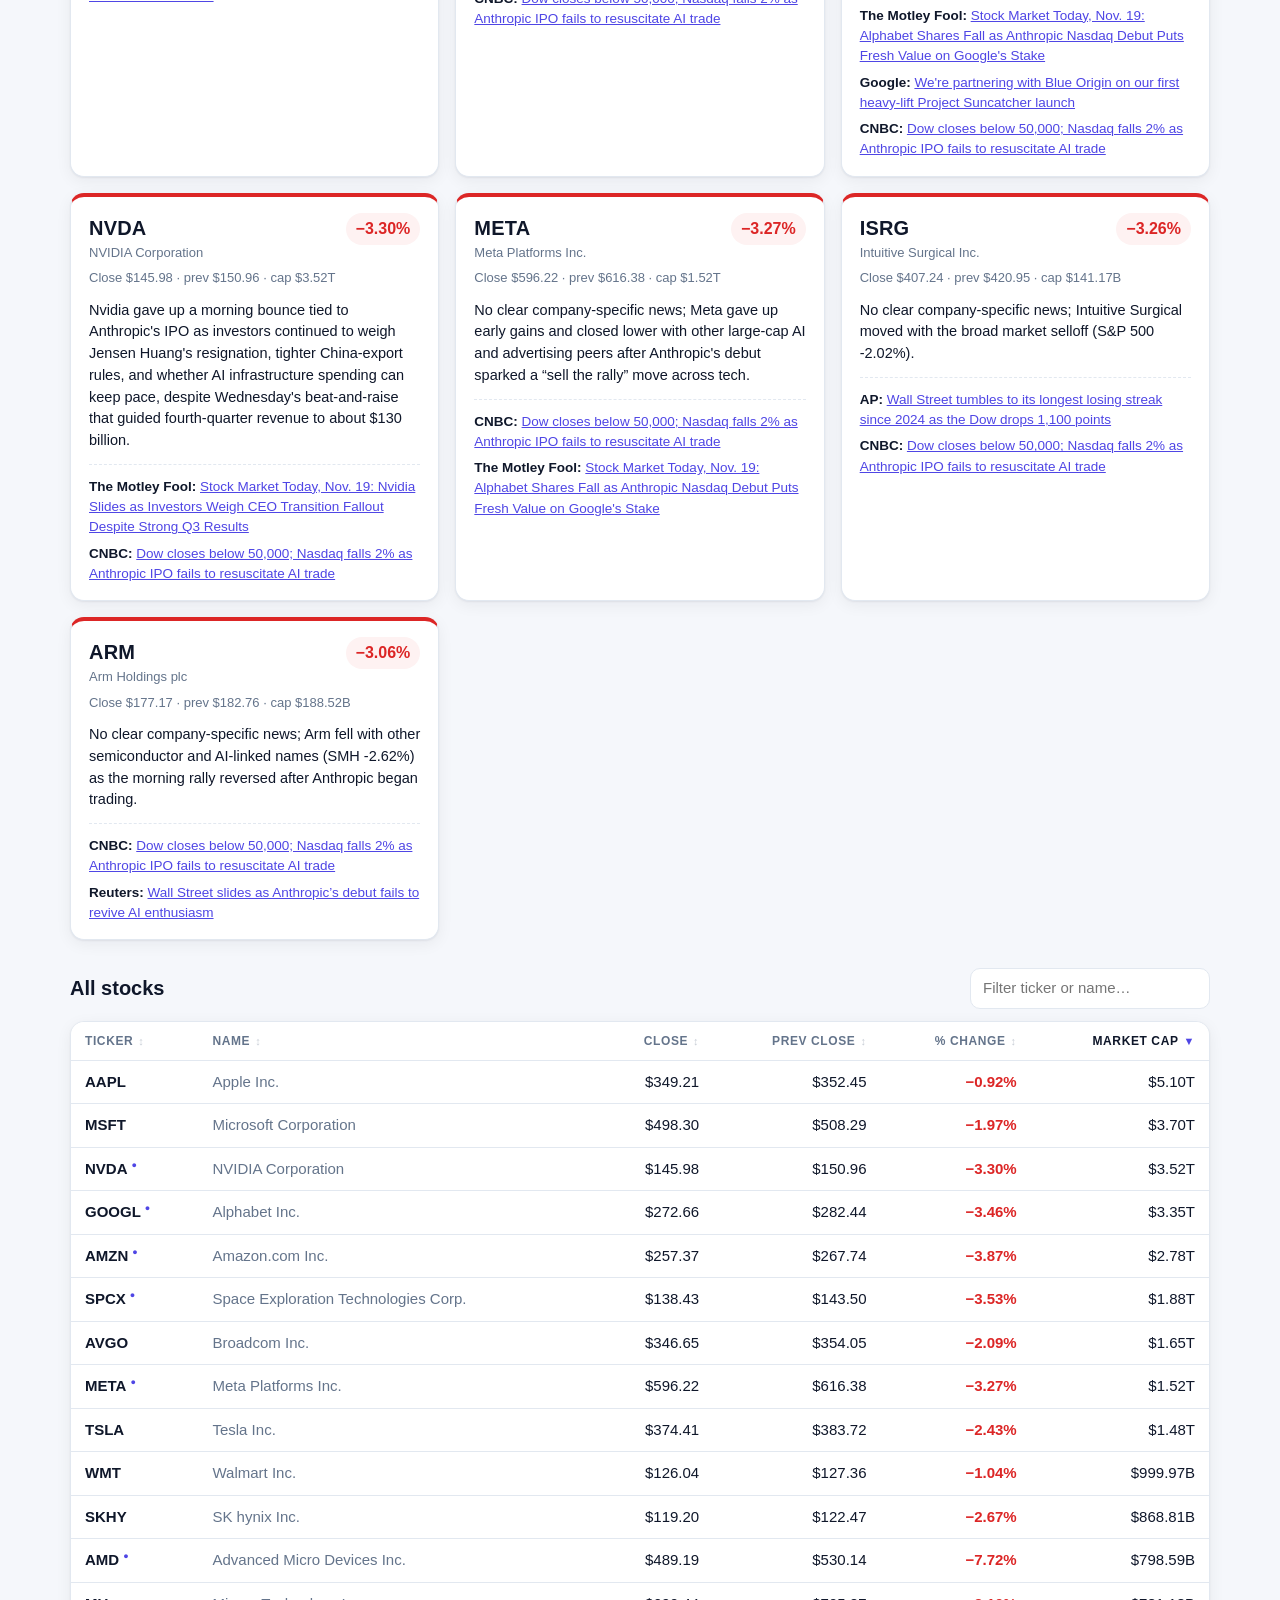
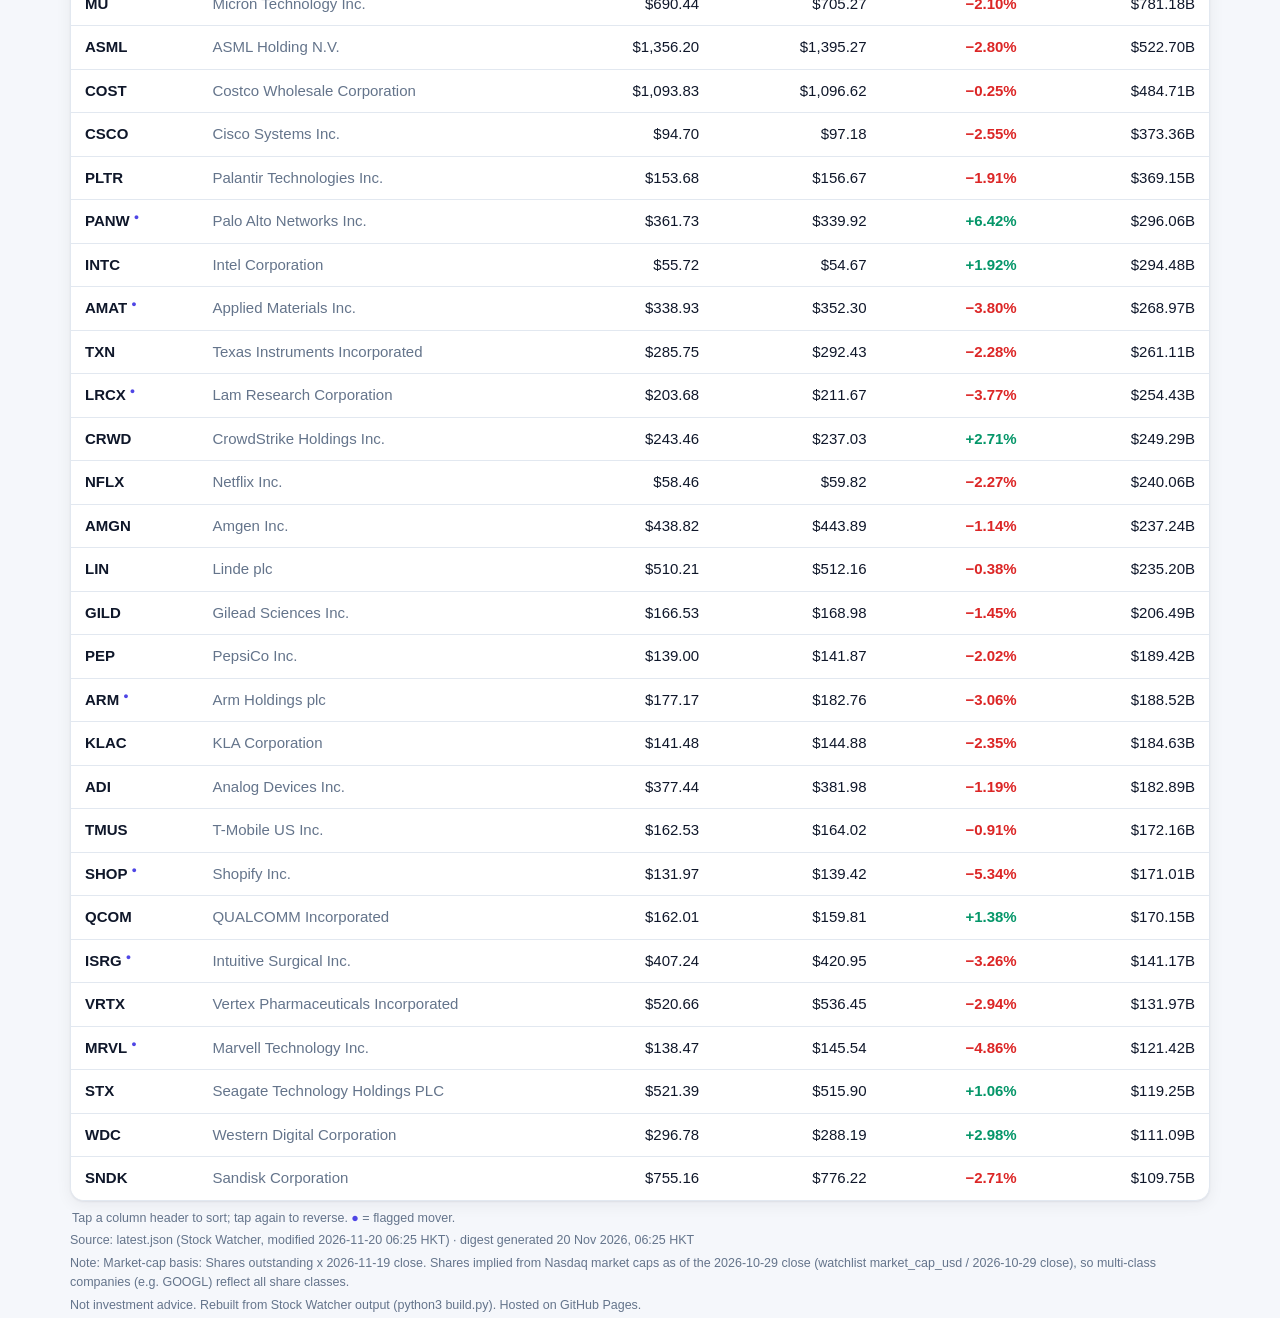
==== commit 0c6da75d: "Update dashboard 2026-11-20 HKT" ====
--- a/index.html
+++ b/index.html
@@ -3,7 +3,7 @@
 <head>
 <meta charset="utf-8">
 <meta name="viewport" content="width=device-width, initial-scale=1">
-<title>Nasdaq 40 Dashboard · 2026-11-18</title>
+<title>Nasdaq 40 Dashboard · 2026-11-19</title>
 <style>
 :root {
   --bg: #f5f7fb; --panel: #fff; --text: #0f172a; --muted: #64748b; --line: #e2e8f0;
@@ -158,34 +158,45 @@
 <script>
 window.DASHBOARD_DATA = {
  "is_example": false,
- "session_date": "2026-11-18",
- "market_context": "The Nasdaq-100 rose 0.42% to 27,116.26 (QQQ +0.39% to $659.51) after Nvidia beat estimates in its first earnings report since Jensen Huang resigned and guided fourth-quarter revenue to $130 billion, plus or minus 3%; Nvidia itself still fell 2.89% on succession and China-export concerns, while the S&P 500 slipped 0.23% and the Dow lost 1.11%.",
- "generated_at": "2026-11-19T06:24:33+08:00",
- "source": "latest.json (Stock Watcher, modified 2026-11-19 06:24 HKT)",
+ "session_date": "2026-11-19",
+ "market_context": "The Nasdaq-100 fell 2.21% to 26,517.05 (QQQ -2.19% to $645.04) as a morning AI rally reversed once Anthropic (ANT) began trading, closing up 17% after a 34% opening pop; the S&P 500 dropped 2.02% to 7,175.83 for a sixth straight loss, the Dow lost 1,101 points, or 2.19%, to 49,097.06, and the VIX jumped 15.8% to 28.44.",
+ "generated_at": "2026-11-20T06:25:53+08:00",
+ "source": "latest.json (Stock Watcher, modified 2026-11-20 06:25 HKT)",
  "mover_threshold": 3.0,
  "notes": [
-  "Market-cap basis: Shares outstanding x 2026-11-18 close. Shares implied from Nasdaq market caps as of the 2026-10-29 close (watchlist market_cap_usd / 2026-10-29 close), so multi-class companies (e.g. GOOGL) reflect all share classes."
+  "Market-cap basis: Shares outstanding x 2026-11-19 close. Shares implied from Nasdaq market caps as of the 2026-10-29 close (watchlist market_cap_usd / 2026-10-29 close), so multi-class companies (e.g. GOOGL) reflect all share classes."
  ],
  "stocks": [
   {
    "ticker": "NVDA",
    "name": "NVIDIA Corporation",
-   "close": 150.96,
-   "prev_close": 155.46,
-   "pct_change": -2.89,
-   "market_cap": 3638136099447.0,
-   "mover": false,
-   "reason": "",
-   "sources": [],
+   "close": 145.98,
+   "prev_close": 150.96,
+   "pct_change": -3.3,
+   "market_cap": 3518117836734.0,
+   "mover": true,
+   "reason": "Nvidia gave up a morning bounce tied to Anthropic's IPO as investors continued to weigh Jensen Huang's resignation, tighter China-export rules, and whether AI infrastructure spending can keep pace, despite Wednesday's beat-and-raise that guided fourth-quarter revenue to about $130 billion.",
+   "sources": [
+    {
+     "outlet": "The Motley Fool",
+     "title": "Stock Market Today, Nov. 19: Nvidia Slides as Investors Weigh CEO Transition Fallout Despite Strong Q3 Results",
+     "url": "https://www.fool.com/coverage/stock-market-today/2026/11/19/stock-market-today-nov-19-nvidia-slides-as-investors-weigh-ceo-transition-fallout-despite-strong-q3-results/"
+    },
+    {
+     "outlet": "CNBC",
+     "title": "Dow closes below 50,000; Nasdaq falls 2% as Anthropic IPO fails to resuscitate AI trade",
+     "url": "https://www.cnbc.com/2026/11/18/stock-market-today-live-updates.html"
+    }
+   ],
    "missing": false
   },
   {
    "ticker": "AAPL",
    "name": "Apple Inc.",
-   "close": 352.45,
-   "prev_close": 351.91,
-   "pct_change": 0.15,
-   "market_cap": 5143718865164.0,
+   "close": 349.21,
+   "prev_close": 352.45,
+   "pct_change": -0.92,
+   "market_cap": 5096433419602.0,
    "mover": false,
    "reason": "",
    "sources": [],
@@ -194,10 +205,10 @@
   {
    "ticker": "MSFT",
    "name": "Microsoft Corporation",
-   "close": 508.29,
-   "prev_close": 506.24,
-   "pct_change": 0.4,
-   "market_cap": 3774660387993.0,
+   "close": 498.3,
+   "prev_close": 508.29,
+   "pct_change": -1.97,
+   "market_cap": 3700472552361.0,
    "mover": false,
    "reason": "",
    "sources": [],
@@ -206,39 +217,55 @@
   {
    "ticker": "GOOGL",
    "name": "Alphabet Inc.",
-   "close": 282.44,
-   "prev_close": 280.2,
-   "pct_change": 0.8,
-   "market_cap": 3472317300409.0,
-   "mover": false,
-   "reason": "",
-   "sources": [],
+   "close": 272.66,
+   "prev_close": 282.44,
+   "pct_change": -3.46,
+   "market_cap": 3352081998519.0,
+   "mover": true,
+   "reason": "Alphabet fell with other large-cap AI names after Anthropic's debut faded; the IPO put a fresh mark on Alphabet's nearly 14% stake, worth about $175 billion at Anthropic's initial close, and some investors may have rotated into ANT. Separately, Google said it selected Blue Origin's New Glenn rocket for a Project Suncatcher launch targeted for the first quarter of 2029.",
+   "sources": [
+    {
+     "outlet": "The Motley Fool",
+     "title": "Stock Market Today, Nov. 19: Alphabet Shares Fall as Anthropic Nasdaq Debut Puts Fresh Value on Google's Stake",
+     "url": "https://www.fool.com/coverage/stock-market-today/2026/11/19/stock-market-today-nov-19-alphabet-shares-fall-as-anthropic-nasdaq-debut-puts-fresh-value-on-googles-stake/"
+    },
+    {
+     "outlet": "Google",
+     "title": "We're partnering with Blue Origin on our first heavy-lift Project Suncatcher launch",
+     "url": "https://blog.google/innovation-and-ai/models-and-research/google-research/blue-origin-project-suncatcher-partnership/"
+    },
+    {
+     "outlet": "CNBC",
+     "title": "Dow closes below 50,000; Nasdaq falls 2% as Anthropic IPO fails to resuscitate AI trade",
+     "url": "https://www.cnbc.com/2026/11/18/stock-market-today-live-updates.html"
+    }
+   ],
    "missing": false
   },
   {
    "ticker": "AMZN",
    "name": "Amazon.com Inc.",
-   "close": 267.74,
-   "prev_close": 257.89,
-   "pct_change": 3.82,
-   "market_cap": 2887927569965.0,
-   "mover": true,
-   "reason": "Anthropic, in which Amazon is a major shareholder, priced its IPO at $83 a share, above the marketed $70–$78 range; the Claude developer is set to start trading Thursday on Nasdaq under the ticker ANT. Nvidia’s earnings beat also lifted AI-related names, and UBS assumed coverage with a Buy rating and a $340 price target.",
-   "sources": [
-    {
-     "outlet": "CNBC",
-     "title": "Anthropic prices IPO at $83 per share, above expected range, source tells CNBC",
-     "url": "https://www.cnbc.com/2026/11/18/anthropic-ipo-ai-offering-price.html"
-    },
-    {
-     "outlet": "Investing.com",
-     "title": "Why is Amazon stock climbing today?",
-     "url": "https://www.investing.com/news/stock-market-news/why-is-amazon-stock-climbing-today-93CH-5036532"
-    },
-    {
-     "outlet": "Yahoo Finance",
-     "title": "Amazon Stocks Rise 0.89% Premarket After UBS Trims Target to $340 but Keeps Buy",
-     "url": "https://finance.yahoo.com/markets/stocks/articles/amazon-stocks-rise-0-89-183829798.html"
+   "close": 257.37,
+   "prev_close": 267.74,
+   "pct_change": -3.87,
+   "market_cap": 2776073547810.0,
+   "mover": true,
+   "reason": "Amazon sold off with other large-cap AI and cloud names after Anthropic's Nasdaq debut faded into a “sell the rally” move, even though Amazon's roughly 14.7% stake was worth about $159 billion at the $83 IPO price.",
+   "sources": [
+    {
+     "outlet": "CNBC",
+     "title": "Dow closes below 50,000; Nasdaq falls 2% as Anthropic IPO fails to resuscitate AI trade",
+     "url": "https://www.cnbc.com/2026/11/18/stock-market-today-live-updates.html"
+    },
+    {
+     "outlet": "The Motley Fool",
+     "title": "Stock Market Today, Nov. 19: Alphabet Shares Fall as Anthropic Nasdaq Debut Puts Fresh Value on Google's Stake",
+     "url": "https://www.fool.com/coverage/stock-market-today/2026/11/19/stock-market-today-nov-19-alphabet-shares-fall-as-anthropic-nasdaq-debut-puts-fresh-value-on-googles-stake/"
+    },
+    {
+     "outlet": "TipRanks",
+     "title": "Amazon’s Anthropic Stake Is Worth $159 Billion – What It Means for AMZN Stock",
+     "url": "https://www.tipranks.com/news/amazons-anthropic-stake-is-worth-159-billion-what-it-means-for-amzn-stock"
     }
    ],
    "missing": false
@@ -246,57 +273,68 @@
   {
    "ticker": "SPCX",
    "name": "Space Exploration Technologies Corp.",
-   "close": 143.5,
-   "prev_close": 141.7,
-   "pct_change": 1.27,
-   "market_cap": 1948882650508.0,
-   "mover": false,
-   "reason": "",
-   "sources": [],
+   "close": 138.43,
+   "prev_close": 143.5,
+   "pct_change": -3.53,
+   "market_cap": 1880026557741.0,
+   "mover": true,
+   "reason": "SpaceX fell as the morning AI rally reversed after Anthropic's debut faded. Anthropic is the biggest customer of SpaceX's AI computing arm, with IPO filings showing a commitment of up to $120.5 billion through 2029, tying a large slice of that growth to one customer.",
+   "sources": [
+    {
+     "outlet": "The Motley Fool",
+     "title": "Why SpaceX Stock Is Down Today",
+     "url": "https://www.fool.com/investing/2026/11/19/why-spacex-stock-is-down-today/"
+    },
+    {
+     "outlet": "CNBC",
+     "title": "Dow closes below 50,000; Nasdaq falls 2% as Anthropic IPO fails to resuscitate AI trade",
+     "url": "https://www.cnbc.com/2026/11/18/stock-market-today-live-updates.html"
+    }
+   ],
    "missing": false
   },
   {
    "ticker": "AVGO",
    "name": "Broadcom Inc.",
-   "close": 354.05,
-   "prev_close": 341.6,
-   "pct_change": 3.64,
-   "market_cap": 1690103595431.0,
-   "mover": true,
-   "reason": "Broadcom rose with other AI chip names after Nvidia beat estimates and guided fourth-quarter revenue to $130 billion, plus or minus 3%, easing fears about AI demand. Investors also pointed to Broadcom as an alternative AI-compute supplier; CEO Hock Tan has said the company has secured supply to roughly double AI revenue to about $115 billion in fiscal 2027.",
-   "sources": [
-    {
-     "outlet": "Reuters",
-     "title": "AI stocks rally as Nvidia outlook calms demand fears",
-     "url": "https://www.investing.com/news/stock-market-news/ai-stocks-rally-as-nvidia-outlook-calms-demand-fears-5035514"
-    },
-    {
-     "outlet": "Investing.com",
-     "title": "Why is Broadcom stock climbing today?",
-     "url": "https://www.investing.com/news/stock-market-news/why-is-broadcom-stock-climbing-today-93CH-5035214"
-    }
-   ],
+   "close": 346.65,
+   "prev_close": 354.05,
+   "pct_change": -2.09,
+   "market_cap": 1654778763566.0,
+   "mover": false,
+   "reason": "",
+   "sources": [],
    "missing": false
   },
   {
    "ticker": "META",
    "name": "Meta Platforms Inc.",
-   "close": 616.38,
-   "prev_close": 618.87,
-   "pct_change": -0.4,
-   "market_cap": 1575615946730.0,
-   "mover": false,
-   "reason": "",
-   "sources": [],
+   "close": 596.22,
+   "prev_close": 616.38,
+   "pct_change": -3.27,
+   "market_cap": 1524082037310.0,
+   "mover": true,
+   "reason": "No clear company-specific news; Meta gave up early gains and closed lower with other large-cap AI and advertising peers after Anthropic's debut sparked a “sell the rally” move across tech.",
+   "sources": [
+    {
+     "outlet": "CNBC",
+     "title": "Dow closes below 50,000; Nasdaq falls 2% as Anthropic IPO fails to resuscitate AI trade",
+     "url": "https://www.cnbc.com/2026/11/18/stock-market-today-live-updates.html"
+    },
+    {
+     "outlet": "The Motley Fool",
+     "title": "Stock Market Today, Nov. 19: Alphabet Shares Fall as Anthropic Nasdaq Debut Puts Fresh Value on Google's Stake",
+     "url": "https://www.fool.com/coverage/stock-market-today/2026/11/19/stock-market-today-nov-19-alphabet-shares-fall-as-anthropic-nasdaq-debut-puts-fresh-value-on-googles-stake/"
+    }
+   ],
    "missing": false
   },
   {
    "ticker": "TSLA",
    "name": "Tesla Inc.",
-   "close": 383.72,
-   "prev_close": 380.11,
-   "pct_change": 0.95,
-   "market_cap": 1516752329773.0,
+   "close": 374.41,
+   "prev_close": 383.72,
+   "pct_change": -2.43,
+   "market_cap": 1479952161832.0,
    "mover": false,
    "reason": "",
    "sources": [],
@@ -305,10 +343,10 @@
   {
    "ticker": "SKHY",
    "name": "SK hynix Inc.",
-   "close": 122.47,
-   "prev_close": 122.61,
-   "pct_change": -0.11,
-   "market_cap": 892641606915.0,
+   "close": 119.2,
+   "prev_close": 122.47,
+   "pct_change": -2.67,
+   "market_cap": 868807673386.0,
    "mover": false,
    "reason": "",
    "sources": [],
@@ -317,10 +355,10 @@
   {
    "ticker": "MU",
    "name": "Micron Technology Inc.",
-   "close": 705.27,
-   "prev_close": 712.42,
-   "pct_change": -1.0,
-   "market_cap": 797958854144.0,
+   "close": 690.44,
+   "prev_close": 705.27,
+   "pct_change": -2.1,
+   "market_cap": 781179828925.0,
    "mover": false,
    "reason": "",
    "sources": [],
@@ -329,10 +367,10 @@
   {
    "ticker": "WMT",
    "name": "Walmart Inc.",
-   "close": 127.36,
-   "prev_close": 127.52,
-   "pct_change": -0.13,
-   "market_cap": 1010441926096.0,
+   "close": 126.04,
+   "prev_close": 127.36,
+   "pct_change": -1.04,
+   "market_cap": 999969383479.0,
    "mover": false,
    "reason": "",
    "sources": [],
@@ -341,27 +379,27 @@
   {
    "ticker": "AMD",
    "name": "Advanced Micro Devices Inc.",
-   "close": 530.14,
-   "prev_close": 503.41,
-   "pct_change": 5.31,
-   "market_cap": 865440368791.0,
-   "mover": true,
-   "reason": "AMD recovered part of a two-day, more than 13% slide after Nvidia beat estimates and guided fourth-quarter revenue to $130 billion, plus or minus 3%, easing fears about AI infrastructure demand. The company also completed its approximately $2.9 billion acquisition of Toronto-based AI-inference chip designer Taalas the prior day.",
-   "sources": [
-    {
-     "outlet": "NVIDIA",
-     "title": "NVIDIA Announces Financial Results for Third Quarter Fiscal 2027",
-     "url": "https://nvidianews.nvidia.com/news/nvidia-announces-financial-results-for-third-quarter-fiscal-2027"
-    },
-    {
-     "outlet": "AMD",
-     "title": "AMD Completes Acquisition of Taalas to Advance AI Inference Innovation",
-     "url": "https://newsroom.amd.com/news/amd-completes-acquisition-taalas-advance-ai-inference-innovation/"
+   "close": 489.19,
+   "prev_close": 530.14,
+   "pct_change": -7.72,
+   "market_cap": 798590493877.0,
+   "mover": true,
+   "reason": "Shares sank after short-seller Hunterbrook Media published a report alleging that newer AMD firmware kept reaching blacklisted Chinese server maker IEIT Systems and that tighter U.S. export rules could hit AMD's China and Singapore business; Hunterbrook Capital disclosed a short position. AMD said the claims “misrepresent AMD's business practices and relationships” and that it complies with U.S. export-control laws.",
+   "sources": [
+    {
+     "outlet": "Hunterbrook Media",
+     "title": "AMD Has Its Own China Problem",
+     "url": "https://newsletter.hntrbrk.com/p/amd-has-its-own-china-problem"
+    },
+    {
+     "outlet": "CNBC",
+     "title": "AMD stock dives on short-seller report of alleged China exposure",
+     "url": "https://www.cnbc.com/2026/11/19/amd-falls-on-short-seller-report-of-alleged-china-exposure.html"
     },
     {
      "outlet": "Yahoo Finance",
-     "title": "Why Is Advanced Micro Devices Stock Rising Today?",
-     "url": "https://finance.yahoo.com/markets/stocks/articles/why-advanced-micro-devices-stock-121232264.html"
+     "title": "AMD stock drops after Hunterbrook Media raises export control concerns",
+     "url": "https://finance.yahoo.com/technology/article/amd-stock-drops-after-hunterbrook-media-raises-export-control-concerns-171508145.html"
     }
    ],
    "missing": false
@@ -369,10 +407,10 @@
   {
    "ticker": "ASML",
    "name": "ASML Holding N.V.",
-   "close": 1395.27,
-   "prev_close": 1383.11,
-   "pct_change": 0.88,
-   "market_cap": 537761728642.0,
+   "close": 1356.2,
+   "prev_close": 1395.27,
+   "pct_change": -2.8,
+   "market_cap": 522703433685.0,
    "mover": false,
    "reason": "",
    "sources": [],
@@ -381,10 +419,10 @@
   {
    "ticker": "INTC",
    "name": "Intel Corporation",
-   "close": 54.67,
-   "prev_close": 55.17,
-   "pct_change": -0.91,
-   "market_cap": 288934741447.0,
+   "close": 55.72,
+   "prev_close": 54.67,
+   "pct_change": 1.92,
+   "market_cap": 294484080581.0,
    "mover": false,
    "reason": "",
    "sources": [],
@@ -393,10 +431,10 @@
   {
    "ticker": "PLTR",
    "name": "Palantir Technologies Inc.",
-   "close": 156.67,
-   "prev_close": 156.56,
-   "pct_change": 0.07,
-   "market_cap": 376329717822.0,
+   "close": 153.68,
+   "prev_close": 156.67,
+   "pct_change": -1.91,
+   "market_cap": 369147564655.0,
    "mover": false,
    "reason": "",
    "sources": [],
@@ -405,10 +443,10 @@
   {
    "ticker": "COST",
    "name": "Costco Wholesale Corporation",
-   "close": 1096.62,
-   "prev_close": 1110.08,
-   "pct_change": -1.21,
-   "market_cap": 485944496199.0,
+   "close": 1093.83,
+   "prev_close": 1096.62,
+   "pct_change": -0.25,
+   "market_cap": 484708148027.0,
    "mover": false,
    "reason": "",
    "sources": [],
@@ -417,10 +455,10 @@
   {
    "ticker": "CSCO",
    "name": "Cisco Systems Inc.",
-   "close": 97.18,
-   "prev_close": 95.11,
-   "pct_change": 2.18,
-   "market_cap": 383140606442.0,
+   "close": 94.7,
+   "prev_close": 97.18,
+   "pct_change": -2.55,
+   "market_cap": 373362977433.0,
    "mover": false,
    "reason": "",
    "sources": [],
@@ -429,46 +467,78 @@
   {
    "ticker": "AMAT",
    "name": "Applied Materials Inc.",
-   "close": 352.3,
-   "prev_close": 349.23,
-   "pct_change": 0.88,
-   "market_cap": 279584367053.0,
-   "mover": false,
-   "reason": "",
-   "sources": [],
+   "close": 338.93,
+   "prev_close": 352.3,
+   "pct_change": -3.8,
+   "market_cap": 268973973207.0,
+   "mover": true,
+   "reason": "No clear company-specific news; semiconductor-equipment shares fell with the broader AI and chip selloff (SMH -2.62%) as the morning rally reversed after Anthropic began trading.",
+   "sources": [
+    {
+     "outlet": "CNBC",
+     "title": "Dow closes below 50,000; Nasdaq falls 2% as Anthropic IPO fails to resuscitate AI trade",
+     "url": "https://www.cnbc.com/2026/11/18/stock-market-today-live-updates.html"
+    },
+    {
+     "outlet": "Reuters",
+     "title": "Wall Street slides as Anthropic’s debut fails to revive AI enthusiasm",
+     "url": "https://www.investing.com/news/stock-market-news/wall-street-slides-as-anthropics-debut-fails-to-revive-ai-enthusiasm-5039839"
+    }
+   ],
    "missing": false
   },
   {
    "ticker": "LRCX",
    "name": "Lam Research Corporation",
-   "close": 211.67,
-   "prev_close": 210.69,
-   "pct_change": 0.47,
-   "market_cap": 264412023917.0,
-   "mover": false,
-   "reason": "",
-   "sources": [],
+   "close": 203.68,
+   "prev_close": 211.67,
+   "pct_change": -3.77,
+   "market_cap": 254431140741.0,
+   "mover": true,
+   "reason": "No clear company-specific news; Lam Research fell with other semiconductor-equipment and AI-linked names (SMH -2.62%) as the morning rally reversed after Anthropic began trading.",
+   "sources": [
+    {
+     "outlet": "CNBC",
+     "title": "Dow closes below 50,000; Nasdaq falls 2% as Anthropic IPO fails to resuscitate AI trade",
+     "url": "https://www.cnbc.com/2026/11/18/stock-market-today-live-updates.html"
+    },
+    {
+     "outlet": "Reuters",
+     "title": "Wall Street slides as Anthropic’s debut fails to revive AI enthusiasm",
+     "url": "https://www.investing.com/news/stock-market-news/wall-street-slides-as-anthropics-debut-fails-to-revive-ai-enthusiasm-5039839"
+    }
+   ],
    "missing": false
   },
   {
    "ticker": "PANW",
    "name": "Palo Alto Networks Inc.",
-   "close": 339.92,
-   "prev_close": 309.29,
-   "pct_change": 9.9,
-   "market_cap": 278205188267.0,
-   "mover": true,
-   "reason": "Shares jumped during the regular session, hours before after-close fiscal first-quarter results, after Homeland Security Secretary Markwayne Mullin told Congress that adversaries can pose a “severe cyber threat” to U.S. critical infrastructure and that criminals are using advanced AI in attacks. Peers including Okta, Zscaler, Cloudflare and CrowdStrike also rallied.",
-   "sources": [
-    {
-     "outlet": "Yahoo Finance",
-     "title": "Palo Alto Soars 7%, Okta Up 11% as DHS Chief Warns of “A Severe Cyber Threat”",
-     "url": "https://finance.yahoo.com/markets/stocks/articles/palo-alto-soars-7-okta-194351975.html"
-    },
-    {
-     "outlet": "TipRanks",
-     "title": "Cybersecurity Stocks Surge as U.S. Warns of AI-Powered Attacks",
-     "url": "https://www.tipranks.com/news/cybersecurity-stocks-surge-as-u-s-warns-of-ai-powered-attacks"
+   "close": 361.73,
+   "prev_close": 339.92,
+   "pct_change": 6.42,
+   "market_cap": 296055430198.0,
+   "mover": true,
+   "reason": "Shares rose after fiscal first-quarter results beat estimates (revenue $3.44 billion vs. $3.31 billion expected; adjusted EPS $1.05 vs. $0.97) and the company materially raised fiscal 2027 revenue guidance to $14.52–$14.57 billion. It also announced a $4.5 billion all-stock deal to buy Applied Compute; Reuters said at least 20 brokerages raised price targets, with a median of $425.",
+   "sources": [
+    {
+     "outlet": "Palo Alto Networks",
+     "title": "Palo Alto Networks Reports Fiscal First Quarter 2027 Financial Results",
+     "url": "https://www.paloaltonetworks.com/company/press/2026/palo-alto-networks-reports-fiscal-first-quarter-2027-financial-results"
+    },
+    {
+     "outlet": "Palo Alto Networks",
+     "title": "Palo Alto Networks to Acquire Applied Compute, Bringing Secure Open-Weight AI to the Enterprise",
+     "url": "https://www.paloaltonetworks.com/company/press/2026/palo-alto-networks-to-acquire-applied-compute--bringing-secure-open-weight-ai-to-the-enterprise"
+    },
+    {
+     "outlet": "CNBC",
+     "title": "Palo Alto stock jumps on earnings beat and company's big bet on securing open-weight models",
+     "url": "https://www.cnbc.com/2026/11/19/palo-alto-networks-earnings-applied-compute.html"
+    },
+    {
+     "outlet": "Reuters",
+     "title": "Palo Alto’s raised sales forecast powers rally in cybersecurity stocks",
+     "url": "https://www.investing.com/news/stock-market-news/palo-altos-raised-sales-forecast-powers-cybersecurity-stock-rally-5038632"
     }
    ],
    "missing": false
@@ -476,10 +546,10 @@
   {
    "ticker": "TXN",
    "name": "Texas Instruments Incorporated",
-   "close": 292.43,
-   "prev_close": 295.86,
-   "pct_change": -1.16,
-   "market_cap": 267213844731.0,
+   "close": 285.75,
+   "prev_close": 292.43,
+   "pct_change": -2.28,
+   "market_cap": 261109865760.0,
    "mover": false,
    "reason": "",
    "sources": [],
@@ -488,38 +558,22 @@
   {
    "ticker": "CRWD",
    "name": "CrowdStrike Holdings Inc.",
-   "close": 237.03,
-   "prev_close": 219.58,
-   "pct_change": 7.95,
-   "market_cap": 242703280021.0,
-   "mover": true,
-   "reason": "CrowdStrike rallied with other cybersecurity stocks after Nvidia’s upbeat results and Homeland Security Secretary Markwayne Mullin’s warning to Congress about AI-powered cyberattacks, snapping back from a multi-session slide. Rosenblatt and Cantor Fitzgerald had each raised their price targets to $275 in the prior two sessions.",
-   "sources": [
-    {
-     "outlet": "Investing.com",
-     "title": "Why is CrowdStrike stock rallying today?",
-     "url": "https://www.investing.com/news/stock-market-news/why-is-crowdstrike-stock-rallying-today-93CH-5036526"
-    },
-    {
-     "outlet": "Benzinga",
-     "title": "Why Is CrowdStrike Stock Surging on Wednesday?",
-     "url": "https://www.benzinga.com/trading-ideas/movers/26/11/63400654/why-is-crowdstrike-stock-surging-on-wednesday"
-    },
-    {
-     "outlet": "Seeking Alpha",
-     "title": "CrowdStrike advances 7% amid cybersecurity rally",
-     "url": "https://seekingalpha.com/news/4674326-crowdstrike-advances-7-amid-cybersecurity-rally"
-    }
-   ],
+   "close": 243.46,
+   "prev_close": 237.03,
+   "pct_change": 2.71,
+   "market_cap": 249287189334.0,
+   "mover": false,
+   "reason": "",
+   "sources": [],
    "missing": false
   },
   {
    "ticker": "NFLX",
    "name": "Netflix Inc.",
-   "close": 59.82,
-   "prev_close": 59.68,
-   "pct_change": 0.23,
-   "market_cap": 245640417284.0,
+   "close": 58.46,
+   "prev_close": 59.82,
+   "pct_change": -2.27,
+   "market_cap": 240055811481.0,
    "mover": false,
    "reason": "",
    "sources": [],
@@ -528,40 +582,45 @@
   {
    "ticker": "AMGN",
    "name": "Amgen Inc.",
-   "close": 443.89,
-   "prev_close": 457.93,
-   "pct_change": -3.07,
-   "market_cap": 239981142897.0,
-   "mover": true,
-   "reason": "No clear company-specific news; Amgen fell with a weaker healthcare tape. UnitedHealth dropped about 10% and helped drag the Dow down 1.11%, and Amgen underperformed a pharmaceuticals and medical-research group that was also lower.",
-   "sources": [
-    {
-     "outlet": "CNBC",
-     "title": "Stock market news for Nov. 18, 2026",
-     "url": "https://www.cnbc.com/2026/11/17/stock-market-today-live-updates.html"
-    }
-   ],
+   "close": 438.82,
+   "prev_close": 443.89,
+   "pct_change": -1.14,
+   "market_cap": 237240134737.0,
+   "mover": false,
+   "reason": "",
+   "sources": [],
    "missing": false
   },
   {
    "ticker": "ARM",
    "name": "Arm Holdings plc",
-   "close": 182.76,
-   "prev_close": 183.39,
-   "pct_change": -0.34,
-   "market_cap": 194466728379.0,
-   "mover": false,
-   "reason": "",
-   "sources": [],
+   "close": 177.17,
+   "prev_close": 182.76,
+   "pct_change": -3.06,
+   "market_cap": 188518663528.0,
+   "mover": true,
+   "reason": "No clear company-specific news; Arm fell with other semiconductor and AI-linked names (SMH -2.62%) as the morning rally reversed after Anthropic began trading.",
+   "sources": [
+    {
+     "outlet": "CNBC",
+     "title": "Dow closes below 50,000; Nasdaq falls 2% as Anthropic IPO fails to resuscitate AI trade",
+     "url": "https://www.cnbc.com/2026/11/18/stock-market-today-live-updates.html"
+    },
+    {
+     "outlet": "Reuters",
+     "title": "Wall Street slides as Anthropic’s debut fails to revive AI enthusiasm",
+     "url": "https://www.investing.com/news/stock-market-news/wall-street-slides-as-anthropics-debut-fails-to-revive-ai-enthusiasm-5039839"
+    }
+   ],
    "missing": false
   },
   {
    "ticker": "LIN",
    "name": "Linde plc",
-   "close": 512.16,
-   "prev_close": 515.11,
-   "pct_change": -0.57,
-   "market_cap": 236095590766.0,
+   "close": 510.21,
+   "prev_close": 512.16,
+   "pct_change": -0.38,
+   "market_cap": 235196687878.0,
    "mover": false,
    "reason": "",
    "sources": [],
@@ -570,10 +629,10 @@
   {
    "ticker": "KLAC",
    "name": "KLA Corporation",
-   "close": 144.88,
-   "prev_close": 144.56,
-   "pct_change": 0.22,
-   "market_cap": 189069355204.0,
+   "close": 141.48,
+   "prev_close": 144.88,
+   "pct_change": -2.35,
+   "market_cap": 184632320990.0,
    "mover": false,
    "reason": "",
    "sources": [],
@@ -582,22 +641,38 @@
   {
    "ticker": "SHOP",
    "name": "Shopify Inc.",
-   "close": 139.42,
-   "prev_close": 141.9,
-   "pct_change": -1.75,
-   "market_cap": 180661971393.0,
-   "mover": false,
-   "reason": "",
-   "sources": [],
+   "close": 131.97,
+   "prev_close": 139.42,
+   "pct_change": -5.34,
+   "market_cap": 171008183176.0,
+   "mover": true,
+   "reason": "No clear company-specific news today; the high-beta e-commerce software name sold off with the broader growth-stock retreat after Anthropic's debut faded, and still carries lingering pressure from its early-November report, which was light on revenue and GMV versus some estimates.",
+   "sources": [
+    {
+     "outlet": "CNBC",
+     "title": "Dow closes below 50,000; Nasdaq falls 2% as Anthropic IPO fails to resuscitate AI trade",
+     "url": "https://www.cnbc.com/2026/11/18/stock-market-today-live-updates.html"
+    },
+    {
+     "outlet": "AP",
+     "title": "Wall Street tumbles to its longest losing streak since 2024 as the Dow drops 1,100 points",
+     "url": "https://apnews.com/article/stocks-markets-ai-us-anthropic-206c84045137824feabe052a29ff6140"
+    },
+    {
+     "outlet": "Shopify",
+     "title": "Shopify Sustains Rapid Growth with Revenue up 32% and Free Cash Flow Margin of 22%",
+     "url": "https://www.shopify.com/investors/press-releases/shopify-sustains-rapid-growth-with-revenue-up-32-and-free-cash-flow-margin-of-22"
+    }
+   ],
    "missing": false
   },
   {
    "ticker": "ADI",
    "name": "Analog Devices Inc.",
-   "close": 381.98,
-   "prev_close": 383.67,
-   "pct_change": -0.44,
-   "market_cap": 185094322166.0,
+   "close": 377.44,
+   "prev_close": 381.98,
+   "pct_change": -1.19,
+   "market_cap": 182894390808.0,
    "mover": false,
    "reason": "",
    "sources": [],
@@ -606,10 +681,10 @@
   {
    "ticker": "GILD",
    "name": "Gilead Sciences Inc.",
-   "close": 168.98,
-   "prev_close": 170.26,
-   "pct_change": -0.75,
-   "market_cap": 209527616022.0,
+   "close": 166.53,
+   "prev_close": 168.98,
+   "pct_change": -1.45,
+   "market_cap": 206489729688.0,
    "mover": false,
    "reason": "",
    "sources": [],
@@ -618,33 +693,22 @@
   {
    "ticker": "QCOM",
    "name": "QUALCOMM Incorporated",
-   "close": 159.81,
-   "prev_close": 166.67,
-   "pct_change": -4.12,
-   "market_cap": 167837877036.0,
-   "mover": true,
-   "reason": "Baird cut its price target to $300 from $320, while keeping an Outperform rating, and removed a previously assumed custom ASIC engagement with ByteDance from its model, citing U.S. export-control restrictions on funding AI chips to the TikTok parent.",
-   "sources": [
-    {
-     "outlet": "Investing.com",
-     "title": "Baird lowers Qualcomm stock price target on AI chip export concerns",
-     "url": "https://www.investing.com/news/analyst-ratings/baird-lowers-qualcomm-stock-price-target-on-ai-chip-export-concerns-93CH-5035856"
-    },
-    {
-     "outlet": "Proactive Investors",
-     "title": "Baird cuts Qualcomm estimates over potential loss of ByteDance chip business",
-     "url": "https://www.proactiveinvestors.com/companies/news/1102042/baird-cuts-qualcomm-estimates-over-potential-loss-of-bytedance-chip-business-1102042.html"
-    }
-   ],
+   "close": 162.01,
+   "prev_close": 159.81,
+   "pct_change": 1.38,
+   "market_cap": 170148388412.0,
+   "mover": false,
+   "reason": "",
+   "sources": [],
    "missing": false
   },
   {
    "ticker": "SNDK",
    "name": "Sandisk Corporation",
-   "close": 776.22,
-   "prev_close": 797.24,
-   "pct_change": -2.64,
-   "market_cap": 112806244923.0,
+   "close": 755.16,
+   "prev_close": 776.22,
+   "pct_change": -2.71,
+   "market_cap": 109745644407.0,
    "mover": false,
    "reason": "",
    "sources": [],
@@ -653,22 +717,33 @@
   {
    "ticker": "MRVL",
    "name": "Marvell Technology Inc.",
-   "close": 145.54,
-   "prev_close": 148.74,
-   "pct_change": -2.15,
-   "market_cap": 127624022253.0,
-   "mover": false,
-   "reason": "",
-   "sources": [],
+   "close": 138.47,
+   "prev_close": 145.54,
+   "pct_change": -4.86,
+   "market_cap": 121424346107.0,
+   "mover": true,
+   "reason": "No clear company-specific news today; Marvell underperformed the semiconductor sector (SMH -2.62%) as AI-linked chip stocks sold off after a morning rally reversed once Anthropic began trading.",
+   "sources": [
+    {
+     "outlet": "CNBC",
+     "title": "Dow closes below 50,000; Nasdaq falls 2% as Anthropic IPO fails to resuscitate AI trade",
+     "url": "https://www.cnbc.com/2026/11/18/stock-market-today-live-updates.html"
+    },
+    {
+     "outlet": "Reuters",
+     "title": "Wall Street slides as Anthropic’s debut fails to revive AI enthusiasm",
+     "url": "https://www.investing.com/news/stock-market-news/wall-street-slides-as-anthropics-debut-fails-to-revive-ai-enthusiasm-5039839"
+    }
+   ],
    "missing": false
   },
   {
    "ticker": "PEP",
    "name": "PepsiCo Inc.",
-   "close": 141.87,
-   "prev_close": 142.02,
-   "pct_change": -0.11,
-   "market_cap": 193332081770.0,
+   "close": 139.0,
+   "prev_close": 141.87,
+   "pct_change": -2.02,
+   "market_cap": 189421021294.0,
    "mover": false,
    "reason": "",
    "sources": [],
@@ -677,10 +752,10 @@
   {
    "ticker": "STX",
    "name": "Seagate Technology Holdings PLC",
-   "close": 515.9,
-   "prev_close": 504.4,
-   "pct_change": 2.28,
-   "market_cap": 117995910980.0,
+   "close": 521.39,
+   "prev_close": 515.9,
+   "pct_change": 1.06,
+   "market_cap": 119251573644.0,
    "mover": false,
    "reason": "",
    "sources": [],
@@ -689,10 +764,10 @@
   {
    "ticker": "TMUS",
    "name": "T-Mobile US Inc.",
-   "close": 164.02,
-   "prev_close": 167.9,
-   "pct_change": -2.31,
-   "market_cap": 173741899541.0,
+   "close": 162.53,
+   "prev_close": 164.02,
+   "pct_change": -0.91,
+   "market_cap": 172163577520.0,
    "mover": false,
    "reason": "",
    "sources": [],
@@ -701,22 +776,33 @@
   {
    "ticker": "ISRG",
    "name": "Intuitive Surgical Inc.",
-   "close": 420.95,
-   "prev_close": 430.53,
-   "pct_change": -2.23,
-   "market_cap": 145919674148.0,
-   "mover": false,
-   "reason": "",
-   "sources": [],
+   "close": 407.24,
+   "prev_close": 420.95,
+   "pct_change": -3.26,
+   "market_cap": 141167181261.0,
+   "mover": true,
+   "reason": "No clear company-specific news; Intuitive Surgical moved with the broad market selloff (S&P 500 -2.02%).",
+   "sources": [
+    {
+     "outlet": "AP",
+     "title": "Wall Street tumbles to its longest losing streak since 2024 as the Dow drops 1,100 points",
+     "url": "https://apnews.com/article/stocks-markets-ai-us-anthropic-206c84045137824feabe052a29ff6140"
+    },
+    {
+     "outlet": "CNBC",
+     "title": "Dow closes below 50,000; Nasdaq falls 2% as Anthropic IPO fails to resuscitate AI trade",
+     "url": "https://www.cnbc.com/2026/11/18/stock-market-today-live-updates.html"
+    }
+   ],
    "missing": false
   },
   {
    "ticker": "WDC",
    "name": "Western Digital Corporation",
-   "close": 288.19,
-   "prev_close": 283.33,
-   "pct_change": 1.72,
-   "market_cap": 107876222808.0,
+   "close": 296.78,
+   "prev_close": 288.19,
+   "pct_change": 2.98,
+   "market_cap": 111091658288.0,
    "mover": false,
    "reason": "",
    "sources": [],
@@ -725,10 +811,10 @@
   {
    "ticker": "VRTX",
    "name": "Vertex Pharmaceuticals Incorporated",
-   "close": 536.45,
-   "prev_close": 534.2,
-   "pct_change": 0.42,
-   "market_cap": 135969115774.0,
+   "close": 520.66,
+   "prev_close": 536.45,
+   "pct_change": -2.94,
+   "market_cap": 131966957883.0,
    "mover": false,
    "reason": "",
    "sources": [],
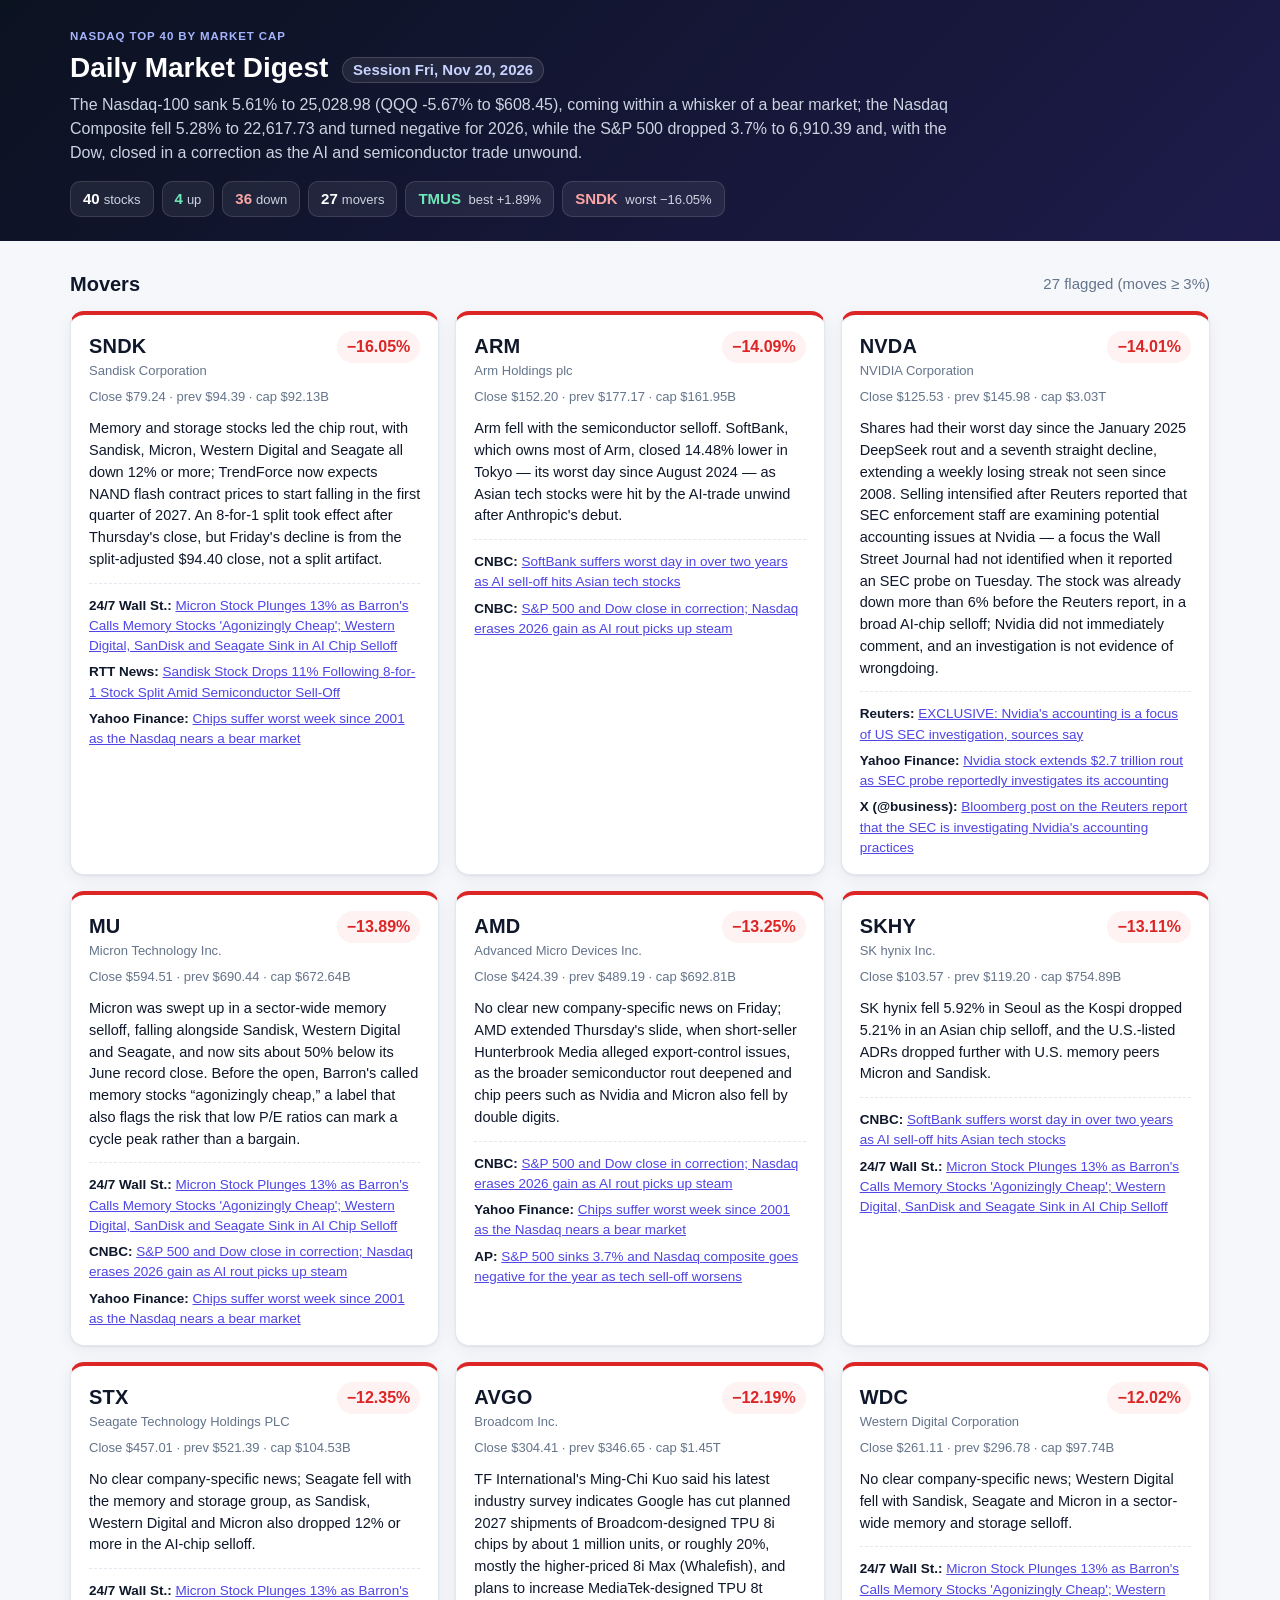
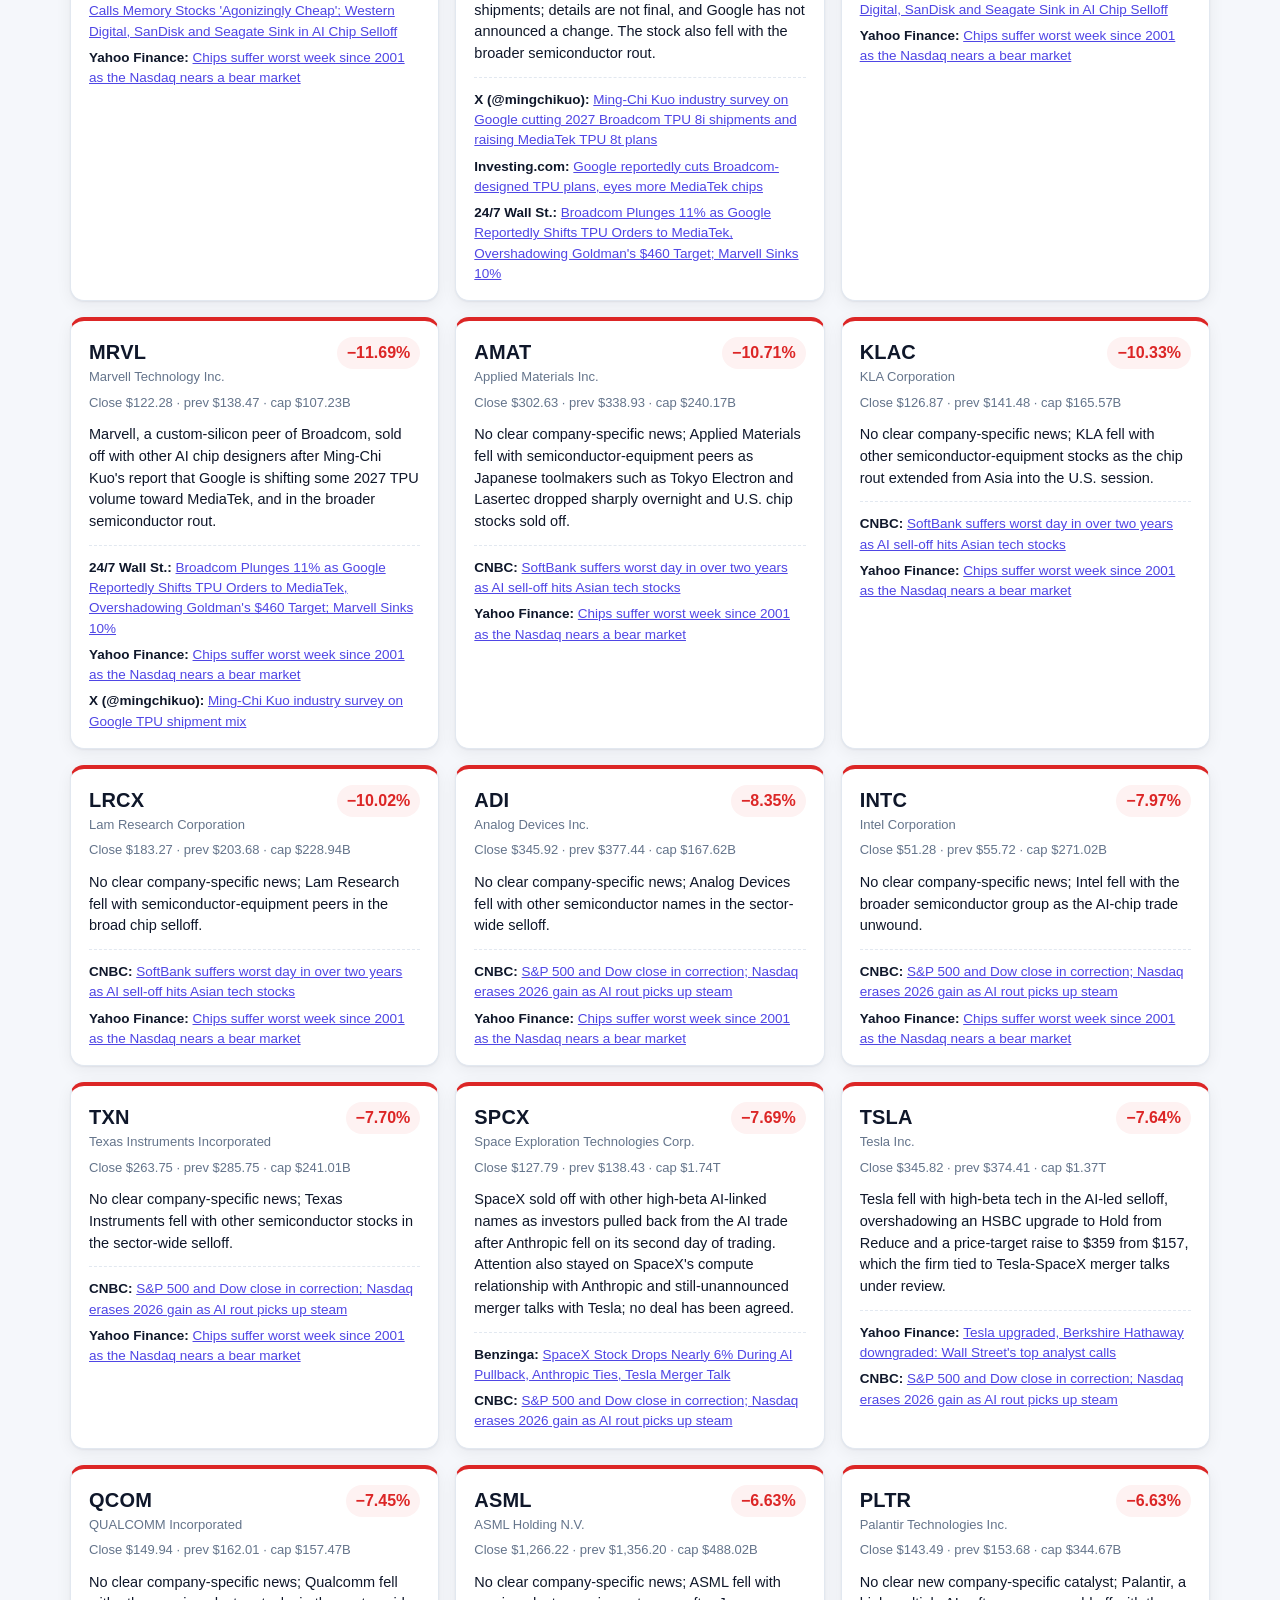
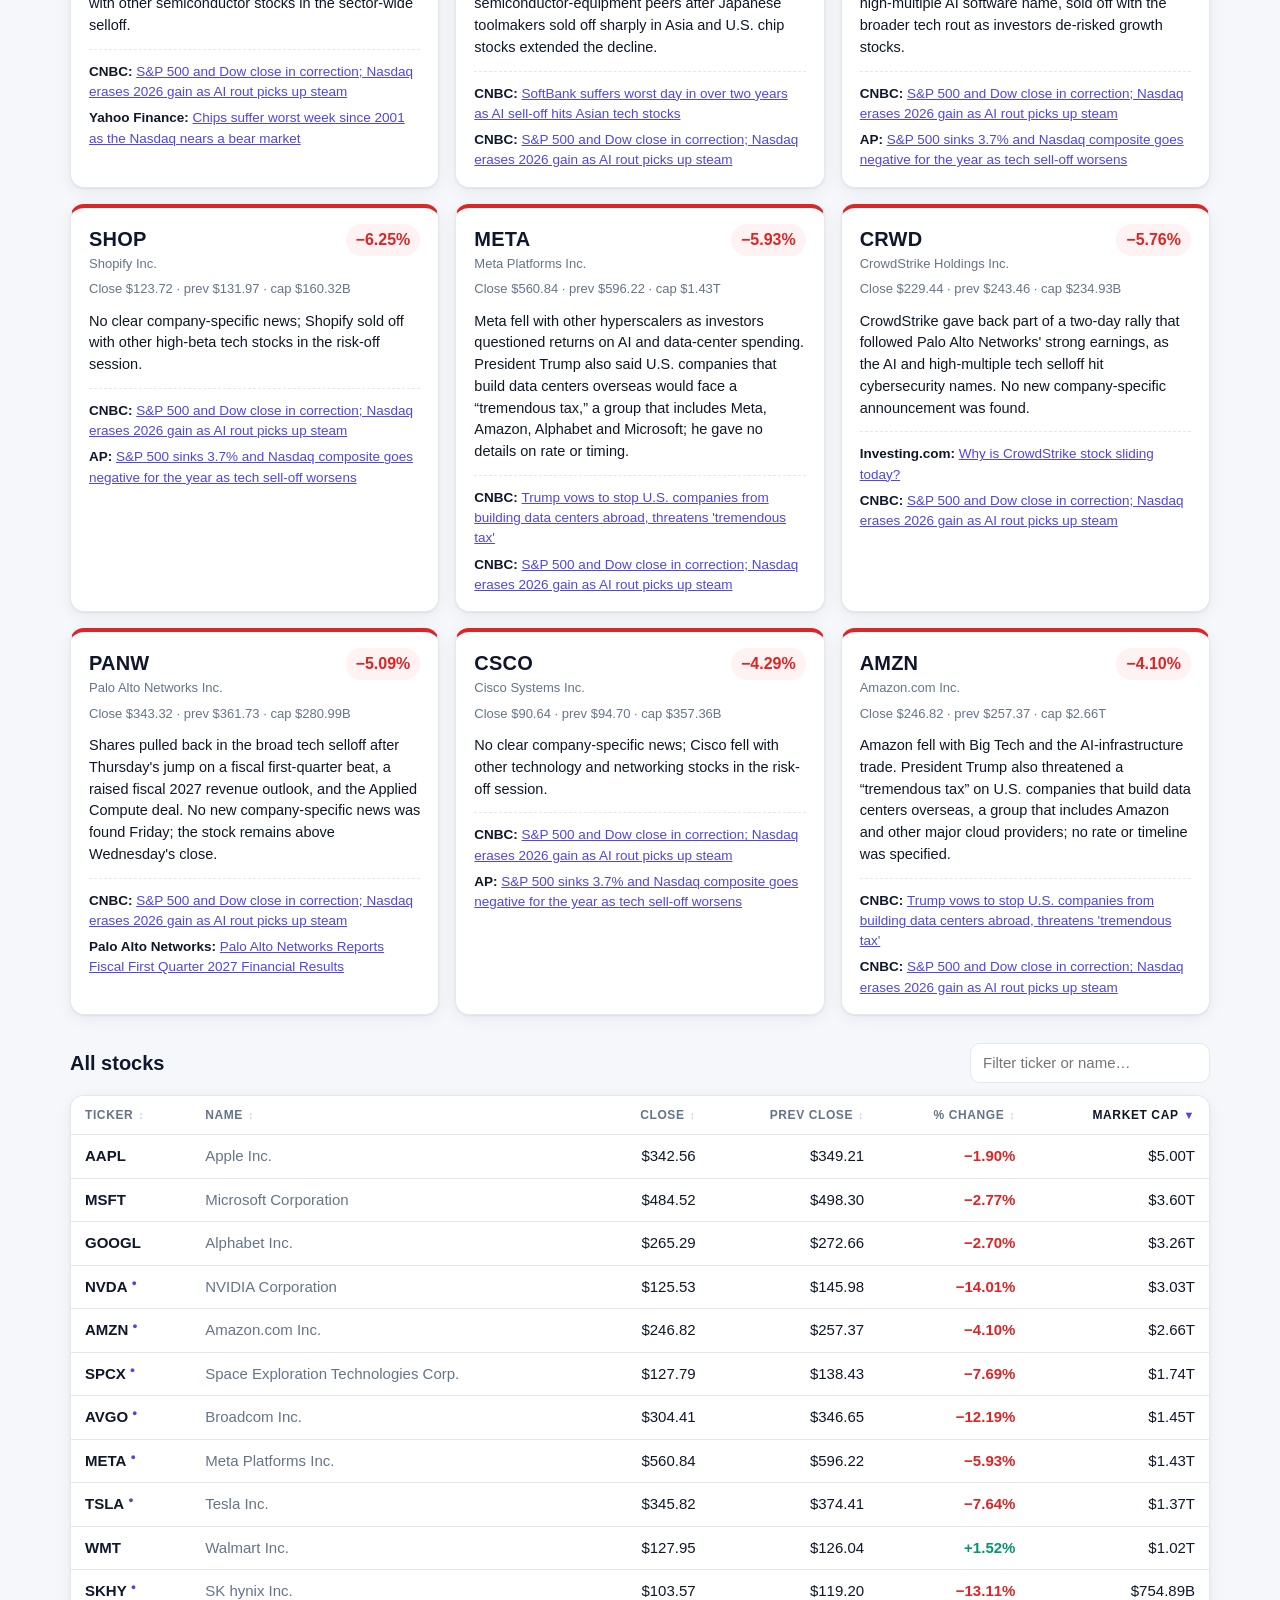
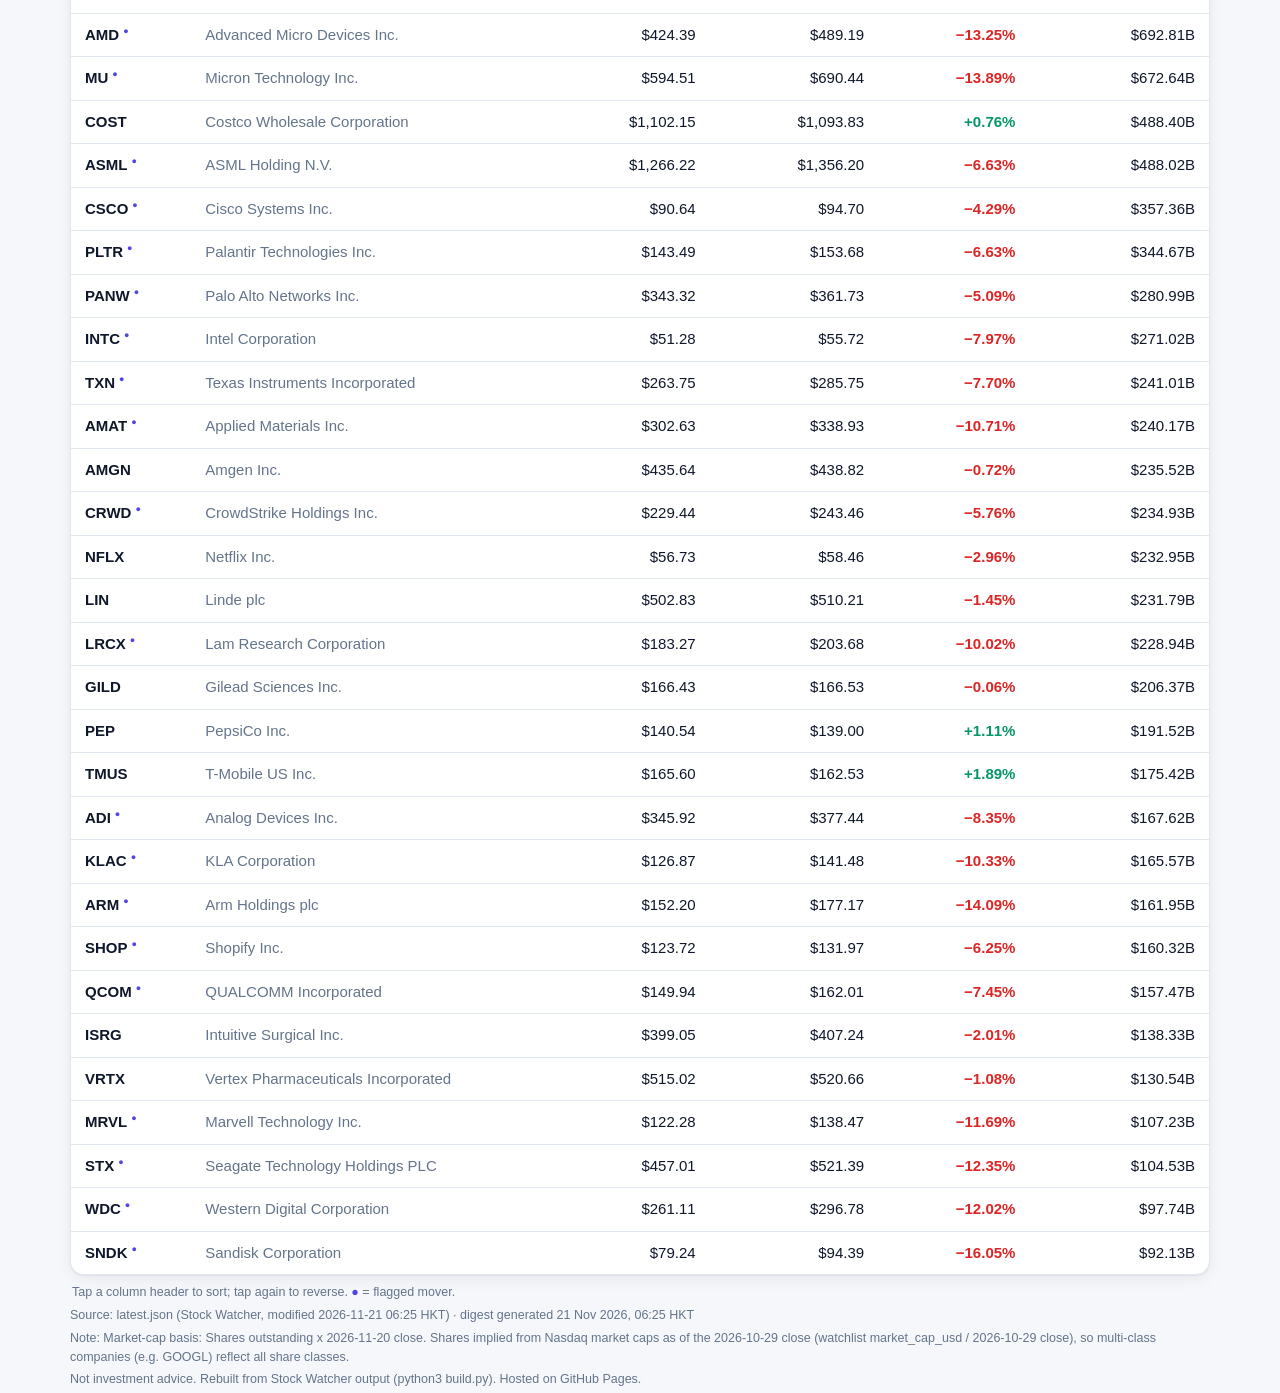
==== commit e9749b87: "Update dashboard 2026-11-21 HKT" ====
--- a/index.html
+++ b/index.html
@@ -3,7 +3,7 @@
 <head>
 <meta charset="utf-8">
 <meta name="viewport" content="width=device-width, initial-scale=1">
-<title>Nasdaq 40 Dashboard · 2026-11-19</title>
+<title>Nasdaq 40 Dashboard · 2026-11-20</title>
 <style>
 :root {
   --bg: #f5f7fb; --panel: #fff; --text: #0f172a; --muted: #64748b; --line: #e2e8f0;
@@ -158,34 +158,39 @@
 <script>
 window.DASHBOARD_DATA = {
  "is_example": false,
- "session_date": "2026-11-19",
- "market_context": "The Nasdaq-100 fell 2.21% to 26,517.05 (QQQ -2.19% to $645.04) as a morning AI rally reversed once Anthropic (ANT) began trading, closing up 17% after a 34% opening pop; the S&P 500 dropped 2.02% to 7,175.83 for a sixth straight loss, the Dow lost 1,101 points, or 2.19%, to 49,097.06, and the VIX jumped 15.8% to 28.44.",
- "generated_at": "2026-11-20T06:25:53+08:00",
- "source": "latest.json (Stock Watcher, modified 2026-11-20 06:25 HKT)",
+ "session_date": "2026-11-20",
+ "market_context": "The Nasdaq-100 sank 5.61% to 25,028.98 (QQQ -5.67% to $608.45), coming within a whisker of a bear market; the Nasdaq Composite fell 5.28% to 22,617.73 and turned negative for 2026, while the S&P 500 dropped 3.7% to 6,910.39 and, with the Dow, closed in a correction as the AI and semiconductor trade unwound.",
+ "generated_at": "2026-11-21T06:25:23+08:00",
+ "source": "latest.json (Stock Watcher, modified 2026-11-21 06:25 HKT)",
  "mover_threshold": 3.0,
  "notes": [
-  "Market-cap basis: Shares outstanding x 2026-11-19 close. Shares implied from Nasdaq market caps as of the 2026-10-29 close (watchlist market_cap_usd / 2026-10-29 close), so multi-class companies (e.g. GOOGL) reflect all share classes."
+  "Market-cap basis: Shares outstanding x 2026-11-20 close. Shares implied from Nasdaq market caps as of the 2026-10-29 close (watchlist market_cap_usd / 2026-10-29 close), so multi-class companies (e.g. GOOGL) reflect all share classes."
  ],
  "stocks": [
   {
    "ticker": "NVDA",
    "name": "NVIDIA Corporation",
-   "close": 145.98,
-   "prev_close": 150.96,
-   "pct_change": -3.3,
-   "market_cap": 3518117836734.0,
-   "mover": true,
-   "reason": "Nvidia gave up a morning bounce tied to Anthropic's IPO as investors continued to weigh Jensen Huang's resignation, tighter China-export rules, and whether AI infrastructure spending can keep pace, despite Wednesday's beat-and-raise that guided fourth-quarter revenue to about $130 billion.",
-   "sources": [
-    {
-     "outlet": "The Motley Fool",
-     "title": "Stock Market Today, Nov. 19: Nvidia Slides as Investors Weigh CEO Transition Fallout Despite Strong Q3 Results",
-     "url": "https://www.fool.com/coverage/stock-market-today/2026/11/19/stock-market-today-nov-19-nvidia-slides-as-investors-weigh-ceo-transition-fallout-despite-strong-q3-results/"
-    },
-    {
-     "outlet": "CNBC",
-     "title": "Dow closes below 50,000; Nasdaq falls 2% as Anthropic IPO fails to resuscitate AI trade",
-     "url": "https://www.cnbc.com/2026/11/18/stock-market-today-live-updates.html"
+   "close": 125.53,
+   "prev_close": 145.98,
+   "pct_change": -14.01,
+   "market_cap": 3025272918728.0,
+   "mover": true,
+   "reason": "Shares had their worst day since the January 2025 DeepSeek rout and a seventh straight decline, extending a weekly losing streak not seen since 2008. Selling intensified after Reuters reported that SEC enforcement staff are examining potential accounting issues at Nvidia — a focus the Wall Street Journal had not identified when it reported an SEC probe on Tuesday. The stock was already down more than 6% before the Reuters report, in a broad AI-chip selloff; Nvidia did not immediately comment, and an investigation is not evidence of wrongdoing.",
+   "sources": [
+    {
+     "outlet": "Reuters",
+     "title": "EXCLUSIVE: Nvidia's accounting is a focus of US SEC investigation, sources say",
+     "url": "https://www.reuters.com/5f374b32b07b/world/us-secs-nvidia-probe-is-examining-potential-accounting-issues-sources-say-2026-11-20/"
+    },
+    {
+     "outlet": "Yahoo Finance",
+     "title": "Nvidia stock extends $2.7 trillion rout as SEC probe reportedly investigates its accounting",
+     "url": "https://finance.yahoo.com/markets/article/nvidia-stock-extends-25-trillion-rout-as-sec-probe-reportedly-investigates-its-accounting-194945274.html"
+    },
+    {
+     "outlet": "X (@business)",
+     "title": "Bloomberg post on the Reuters report that the SEC is investigating Nvidia's accounting practices",
+     "url": "https://x.com/business/status/2123871539732865138"
     }
    ],
    "missing": false
@@ -193,10 +198,10 @@
   {
    "ticker": "AAPL",
    "name": "Apple Inc.",
-   "close": 349.21,
-   "prev_close": 352.45,
-   "pct_change": -0.92,
-   "market_cap": 5096433419602.0,
+   "close": 342.56,
+   "prev_close": 349.21,
+   "pct_change": -1.9,
+   "market_cap": 4999382212697.0,
    "mover": false,
    "reason": "",
    "sources": [],
@@ -205,10 +210,10 @@
   {
    "ticker": "MSFT",
    "name": "Microsoft Corporation",
-   "close": 498.3,
-   "prev_close": 508.29,
-   "pct_change": -1.97,
-   "market_cap": 3700472552361.0,
+   "close": 484.52,
+   "prev_close": 498.3,
+   "pct_change": -2.77,
+   "market_cap": 3598139603327.0,
    "mover": false,
    "reason": "",
    "sources": [],
@@ -217,55 +222,34 @@
   {
    "ticker": "GOOGL",
    "name": "Alphabet Inc.",
-   "close": 272.66,
-   "prev_close": 282.44,
-   "pct_change": -3.46,
-   "market_cap": 3352081998519.0,
-   "mover": true,
-   "reason": "Alphabet fell with other large-cap AI names after Anthropic's debut faded; the IPO put a fresh mark on Alphabet's nearly 14% stake, worth about $175 billion at Anthropic's initial close, and some investors may have rotated into ANT. Separately, Google said it selected Blue Origin's New Glenn rocket for a Project Suncatcher launch targeted for the first quarter of 2029.",
-   "sources": [
-    {
-     "outlet": "The Motley Fool",
-     "title": "Stock Market Today, Nov. 19: Alphabet Shares Fall as Anthropic Nasdaq Debut Puts Fresh Value on Google's Stake",
-     "url": "https://www.fool.com/coverage/stock-market-today/2026/11/19/stock-market-today-nov-19-alphabet-shares-fall-as-anthropic-nasdaq-debut-puts-fresh-value-on-googles-stake/"
-    },
-    {
-     "outlet": "Google",
-     "title": "We're partnering with Blue Origin on our first heavy-lift Project Suncatcher launch",
-     "url": "https://blog.google/innovation-and-ai/models-and-research/google-research/blue-origin-project-suncatcher-partnership/"
-    },
-    {
-     "outlet": "CNBC",
-     "title": "Dow closes below 50,000; Nasdaq falls 2% as Anthropic IPO fails to resuscitate AI trade",
-     "url": "https://www.cnbc.com/2026/11/18/stock-market-today-live-updates.html"
-    }
-   ],
+   "close": 265.29,
+   "prev_close": 272.66,
+   "pct_change": -2.7,
+   "market_cap": 3261475280886.0,
+   "mover": false,
+   "reason": "",
+   "sources": [],
    "missing": false
   },
   {
    "ticker": "AMZN",
    "name": "Amazon.com Inc.",
-   "close": 257.37,
-   "prev_close": 267.74,
-   "pct_change": -3.87,
-   "market_cap": 2776073547810.0,
-   "mover": true,
-   "reason": "Amazon sold off with other large-cap AI and cloud names after Anthropic's Nasdaq debut faded into a “sell the rally” move, even though Amazon's roughly 14.7% stake was worth about $159 billion at the $83 IPO price.",
-   "sources": [
-    {
-     "outlet": "CNBC",
-     "title": "Dow closes below 50,000; Nasdaq falls 2% as Anthropic IPO fails to resuscitate AI trade",
-     "url": "https://www.cnbc.com/2026/11/18/stock-market-today-live-updates.html"
-    },
-    {
-     "outlet": "The Motley Fool",
-     "title": "Stock Market Today, Nov. 19: Alphabet Shares Fall as Anthropic Nasdaq Debut Puts Fresh Value on Google's Stake",
-     "url": "https://www.fool.com/coverage/stock-market-today/2026/11/19/stock-market-today-nov-19-alphabet-shares-fall-as-anthropic-nasdaq-debut-puts-fresh-value-on-googles-stake/"
-    },
-    {
-     "outlet": "TipRanks",
-     "title": "Amazon’s Anthropic Stake Is Worth $159 Billion – What It Means for AMZN Stock",
-     "url": "https://www.tipranks.com/news/amazons-anthropic-stake-is-worth-159-billion-what-it-means-for-amzn-stock"
+   "close": 246.82,
+   "prev_close": 257.37,
+   "pct_change": -4.1,
+   "market_cap": 2662278068160.0,
+   "mover": true,
+   "reason": "Amazon fell with Big Tech and the AI-infrastructure trade. President Trump also threatened a “tremendous tax” on U.S. companies that build data centers overseas, a group that includes Amazon and other major cloud providers; no rate or timeline was specified.",
+   "sources": [
+    {
+     "outlet": "CNBC",
+     "title": "Trump vows to stop U.S. companies from building data centers abroad, threatens 'tremendous tax'",
+     "url": "https://www.cnbc.com/2026/11/20/trump-data-centers-ai-companies-tax.html"
+    },
+    {
+     "outlet": "CNBC",
+     "title": "S&P 500 and Dow close in correction; Nasdaq erases 2026 gain as AI rout picks up steam",
+     "url": "https://www.cnbc.com/2026/11/19/stock-market-today-live-updates.html"
     }
    ],
    "missing": false
@@ -273,22 +257,22 @@
   {
    "ticker": "SPCX",
    "name": "Space Exploration Technologies Corp.",
-   "close": 138.43,
-   "prev_close": 143.5,
-   "pct_change": -3.53,
-   "market_cap": 1880026557741.0,
-   "mover": true,
-   "reason": "SpaceX fell as the morning AI rally reversed after Anthropic's debut faded. Anthropic is the biggest customer of SpaceX's AI computing arm, with IPO filings showing a commitment of up to $120.5 billion through 2029, tying a large slice of that growth to one customer.",
-   "sources": [
-    {
-     "outlet": "The Motley Fool",
-     "title": "Why SpaceX Stock Is Down Today",
-     "url": "https://www.fool.com/investing/2026/11/19/why-spacex-stock-is-down-today/"
-    },
-    {
-     "outlet": "CNBC",
-     "title": "Dow closes below 50,000; Nasdaq falls 2% as Anthropic IPO fails to resuscitate AI trade",
-     "url": "https://www.cnbc.com/2026/11/18/stock-market-today-live-updates.html"
+   "close": 127.79,
+   "prev_close": 138.43,
+   "pct_change": -7.69,
+   "market_cap": 1735524151169.0,
+   "mover": true,
+   "reason": "SpaceX sold off with other high-beta AI-linked names as investors pulled back from the AI trade after Anthropic fell on its second day of trading. Attention also stayed on SpaceX's compute relationship with Anthropic and still-unannounced merger talks with Tesla; no deal has been agreed.",
+   "sources": [
+    {
+     "outlet": "Benzinga",
+     "title": "SpaceX Stock Drops Nearly 6% During AI Pullback, Anthropic Ties, Tesla Merger Talk",
+     "url": "https://www.benzinga.com/markets/tech/26/11/63474723/spacex-stock-drops-nearly-6-during-ai-pullback-anthropic-ties-tesla-merger-talk"
+    },
+    {
+     "outlet": "CNBC",
+     "title": "S&P 500 and Dow close in correction; Nasdaq erases 2026 gain as AI rout picks up steam",
+     "url": "https://www.cnbc.com/2026/11/19/stock-market-today-live-updates.html"
     }
    ],
    "missing": false
@@ -296,34 +280,50 @@
   {
    "ticker": "AVGO",
    "name": "Broadcom Inc.",
-   "close": 346.65,
-   "prev_close": 354.05,
-   "pct_change": -2.09,
-   "market_cap": 1654778763566.0,
-   "mover": false,
-   "reason": "",
-   "sources": [],
+   "close": 304.41,
+   "prev_close": 346.65,
+   "pct_change": -12.19,
+   "market_cap": 1453140684686.0,
+   "mover": true,
+   "reason": "TF International's Ming-Chi Kuo said his latest industry survey indicates Google has cut planned 2027 shipments of Broadcom-designed TPU 8i chips by about 1 million units, or roughly 20%, mostly the higher-priced 8i Max (Whalefish), and plans to increase MediaTek-designed TPU 8t shipments; details are not final, and Google has not announced a change. The stock also fell with the broader semiconductor rout.",
+   "sources": [
+    {
+     "outlet": "X (@mingchikuo)",
+     "title": "Ming-Chi Kuo industry survey on Google cutting 2027 Broadcom TPU 8i shipments and raising MediaTek TPU 8t plans",
+     "url": "https://x.com/mingchikuo/status/2123792271195918462"
+    },
+    {
+     "outlet": "Investing.com",
+     "title": "Google reportedly cuts Broadcom-designed TPU plans, eyes more MediaTek chips",
+     "url": "https://www.investing.com/news/stock-market-news/google-reportedly-cuts-broadcomdesigned-tpu-plans-eyes-more-mediatek-chips-5042253"
+    },
+    {
+     "outlet": "24/7 Wall St.",
+     "title": "Broadcom Plunges 11% as Google Reportedly Shifts TPU Orders to MediaTek, Overshadowing Goldman's $460 Target; Marvell Sinks 10%",
+     "url": "https://247wallst.com/investing/2026/11/20/broadcom-plunges-11-as-google-reportedly-shifts-tpu-orders-to-mediatek-overshadowing-goldmans-460-target-marvell-sinks-10/"
+    }
+   ],
    "missing": false
   },
   {
    "ticker": "META",
    "name": "Meta Platforms Inc.",
-   "close": 596.22,
-   "prev_close": 616.38,
-   "pct_change": -3.27,
-   "market_cap": 1524082037310.0,
-   "mover": true,
-   "reason": "No clear company-specific news; Meta gave up early gains and closed lower with other large-cap AI and advertising peers after Anthropic's debut sparked a “sell the rally” move across tech.",
-   "sources": [
-    {
-     "outlet": "CNBC",
-     "title": "Dow closes below 50,000; Nasdaq falls 2% as Anthropic IPO fails to resuscitate AI trade",
-     "url": "https://www.cnbc.com/2026/11/18/stock-market-today-live-updates.html"
-    },
-    {
-     "outlet": "The Motley Fool",
-     "title": "Stock Market Today, Nov. 19: Alphabet Shares Fall as Anthropic Nasdaq Debut Puts Fresh Value on Google's Stake",
-     "url": "https://www.fool.com/coverage/stock-market-today/2026/11/19/stock-market-today-nov-19-alphabet-shares-fall-as-anthropic-nasdaq-debut-puts-fresh-value-on-googles-stake/"
+   "close": 560.84,
+   "prev_close": 596.22,
+   "pct_change": -5.93,
+   "market_cap": 1433642368146.0,
+   "mover": true,
+   "reason": "Meta fell with other hyperscalers as investors questioned returns on AI and data-center spending. President Trump also said U.S. companies that build data centers overseas would face a “tremendous tax,” a group that includes Meta, Amazon, Alphabet and Microsoft; he gave no details on rate or timing.",
+   "sources": [
+    {
+     "outlet": "CNBC",
+     "title": "Trump vows to stop U.S. companies from building data centers abroad, threatens 'tremendous tax'",
+     "url": "https://www.cnbc.com/2026/11/20/trump-data-centers-ai-companies-tax.html"
+    },
+    {
+     "outlet": "CNBC",
+     "title": "S&P 500 and Dow close in correction; Nasdaq erases 2026 gain as AI rout picks up steam",
+     "url": "https://www.cnbc.com/2026/11/19/stock-market-today-live-updates.html"
     }
    ],
    "missing": false
@@ -331,46 +331,84 @@
   {
    "ticker": "TSLA",
    "name": "Tesla Inc.",
-   "close": 374.41,
-   "prev_close": 383.72,
-   "pct_change": -2.43,
-   "market_cap": 1479952161832.0,
-   "mover": false,
-   "reason": "",
-   "sources": [],
+   "close": 345.82,
+   "prev_close": 374.41,
+   "pct_change": -7.64,
+   "market_cap": 1366942823211.0,
+   "mover": true,
+   "reason": "Tesla fell with high-beta tech in the AI-led selloff, overshadowing an HSBC upgrade to Hold from Reduce and a price-target raise to $359 from $157, which the firm tied to Tesla-SpaceX merger talks under review.",
+   "sources": [
+    {
+     "outlet": "Yahoo Finance",
+     "title": "Tesla upgraded, Berkshire Hathaway downgraded: Wall Street's top analyst calls",
+     "url": "https://finance.yahoo.com/markets/stocks/articles/tesla-upgraded-applovin-initiated-wall-135331262.html"
+    },
+    {
+     "outlet": "CNBC",
+     "title": "S&P 500 and Dow close in correction; Nasdaq erases 2026 gain as AI rout picks up steam",
+     "url": "https://www.cnbc.com/2026/11/19/stock-market-today-live-updates.html"
+    }
+   ],
    "missing": false
   },
   {
    "ticker": "SKHY",
    "name": "SK hynix Inc.",
-   "close": 119.2,
-   "prev_close": 122.47,
-   "pct_change": -2.67,
-   "market_cap": 868807673386.0,
-   "mover": false,
-   "reason": "",
-   "sources": [],
+   "close": 103.57,
+   "prev_close": 119.2,
+   "pct_change": -13.11,
+   "market_cap": 754886013181.0,
+   "mover": true,
+   "reason": "SK hynix fell 5.92% in Seoul as the Kospi dropped 5.21% in an Asian chip selloff, and the U.S.-listed ADRs dropped further with U.S. memory peers Micron and Sandisk.",
+   "sources": [
+    {
+     "outlet": "CNBC",
+     "title": "SoftBank suffers worst day in over two years as AI sell-off hits Asian tech stocks",
+     "url": "https://www.cnbc.com/2026/11/20/softbank-ai-tech-stocks-slide-anthropic-debut.html"
+    },
+    {
+     "outlet": "24/7 Wall St.",
+     "title": "Micron Stock Plunges 13% as Barron's Calls Memory Stocks 'Agonizingly Cheap'; Western Digital, SanDisk and Seagate Sink in AI Chip Selloff",
+     "url": "https://247wallst.com/investing/2026/11/20/micron-stock-plunges-13-as-barrons-calls-memory-stocks-agonizingly-cheap-western-digital-sandisk-and-seagate-sink-in-ai-chip-selloff/"
+    }
+   ],
    "missing": false
   },
   {
    "ticker": "MU",
    "name": "Micron Technology Inc.",
-   "close": 690.44,
-   "prev_close": 705.27,
-   "pct_change": -2.1,
-   "market_cap": 781179828925.0,
-   "mover": false,
-   "reason": "",
-   "sources": [],
+   "close": 594.51,
+   "prev_close": 690.44,
+   "pct_change": -13.89,
+   "market_cap": 672642410753.0,
+   "mover": true,
+   "reason": "Micron was swept up in a sector-wide memory selloff, falling alongside Sandisk, Western Digital and Seagate, and now sits about 50% below its June record close. Before the open, Barron's called memory stocks “agonizingly cheap,” a label that also flags the risk that low P/E ratios can mark a cycle peak rather than a bargain.",
+   "sources": [
+    {
+     "outlet": "24/7 Wall St.",
+     "title": "Micron Stock Plunges 13% as Barron's Calls Memory Stocks 'Agonizingly Cheap'; Western Digital, SanDisk and Seagate Sink in AI Chip Selloff",
+     "url": "https://247wallst.com/investing/2026/11/20/micron-stock-plunges-13-as-barrons-calls-memory-stocks-agonizingly-cheap-western-digital-sandisk-and-seagate-sink-in-ai-chip-selloff/"
+    },
+    {
+     "outlet": "CNBC",
+     "title": "S&P 500 and Dow close in correction; Nasdaq erases 2026 gain as AI rout picks up steam",
+     "url": "https://www.cnbc.com/2026/11/19/stock-market-today-live-updates.html"
+    },
+    {
+     "outlet": "Yahoo Finance",
+     "title": "Chips suffer worst week since 2001 as the Nasdaq nears a bear market",
+     "url": "https://finance.yahoo.com/markets/article/chips-are-crashing-like-its-2008-as-the-nasdaq-100-nears-a-bear-market-192805534.html"
+    }
+   ],
    "missing": false
   },
   {
    "ticker": "WMT",
    "name": "Walmart Inc.",
-   "close": 126.04,
-   "prev_close": 127.36,
-   "pct_change": -1.04,
-   "market_cap": 999969383479.0,
+   "close": 127.95,
+   "prev_close": 126.04,
+   "pct_change": 1.52,
+   "market_cap": 1015122807324.0,
    "mover": false,
    "reason": "",
    "sources": [],
@@ -379,27 +417,27 @@
   {
    "ticker": "AMD",
    "name": "Advanced Micro Devices Inc.",
-   "close": 489.19,
-   "prev_close": 530.14,
-   "pct_change": -7.72,
-   "market_cap": 798590493877.0,
-   "mover": true,
-   "reason": "Shares sank after short-seller Hunterbrook Media published a report alleging that newer AMD firmware kept reaching blacklisted Chinese server maker IEIT Systems and that tighter U.S. export rules could hit AMD's China and Singapore business; Hunterbrook Capital disclosed a short position. AMD said the claims “misrepresent AMD's business practices and relationships” and that it complies with U.S. export-control laws.",
-   "sources": [
-    {
-     "outlet": "Hunterbrook Media",
-     "title": "AMD Has Its Own China Problem",
-     "url": "https://newsletter.hntrbrk.com/p/amd-has-its-own-china-problem"
-    },
-    {
-     "outlet": "CNBC",
-     "title": "AMD stock dives on short-seller report of alleged China exposure",
-     "url": "https://www.cnbc.com/2026/11/19/amd-falls-on-short-seller-report-of-alleged-china-exposure.html"
-    },
-    {
-     "outlet": "Yahoo Finance",
-     "title": "AMD stock drops after Hunterbrook Media raises export control concerns",
-     "url": "https://finance.yahoo.com/technology/article/amd-stock-drops-after-hunterbrook-media-raises-export-control-concerns-171508145.html"
+   "close": 424.39,
+   "prev_close": 489.19,
+   "pct_change": -13.25,
+   "market_cap": 692806127891.0,
+   "mover": true,
+   "reason": "No clear new company-specific news on Friday; AMD extended Thursday's slide, when short-seller Hunterbrook Media alleged export-control issues, as the broader semiconductor rout deepened and chip peers such as Nvidia and Micron also fell by double digits.",
+   "sources": [
+    {
+     "outlet": "CNBC",
+     "title": "S&P 500 and Dow close in correction; Nasdaq erases 2026 gain as AI rout picks up steam",
+     "url": "https://www.cnbc.com/2026/11/19/stock-market-today-live-updates.html"
+    },
+    {
+     "outlet": "Yahoo Finance",
+     "title": "Chips suffer worst week since 2001 as the Nasdaq nears a bear market",
+     "url": "https://finance.yahoo.com/markets/article/chips-are-crashing-like-its-2008-as-the-nasdaq-100-nears-a-bear-market-192805534.html"
+    },
+    {
+     "outlet": "AP",
+     "title": "S&P 500 sinks 3.7% and Nasdaq composite goes negative for the year as tech sell-off worsens",
+     "url": "https://apnews.com/article/stock-markets-anthropic-ai-chips-boom-c4c3f4878b12989347f8a930ed813dad"
     }
    ],
    "missing": false
@@ -407,46 +445,79 @@
   {
    "ticker": "ASML",
    "name": "ASML Holding N.V.",
-   "close": 1356.2,
-   "prev_close": 1395.27,
-   "pct_change": -2.8,
-   "market_cap": 522703433685.0,
-   "mover": false,
-   "reason": "",
-   "sources": [],
+   "close": 1266.22,
+   "prev_close": 1356.2,
+   "pct_change": -6.63,
+   "market_cap": 488023558706.0,
+   "mover": true,
+   "reason": "No clear company-specific news; ASML fell with semiconductor-equipment peers after Japanese toolmakers sold off sharply in Asia and U.S. chip stocks extended the decline.",
+   "sources": [
+    {
+     "outlet": "CNBC",
+     "title": "SoftBank suffers worst day in over two years as AI sell-off hits Asian tech stocks",
+     "url": "https://www.cnbc.com/2026/11/20/softbank-ai-tech-stocks-slide-anthropic-debut.html"
+    },
+    {
+     "outlet": "CNBC",
+     "title": "S&P 500 and Dow close in correction; Nasdaq erases 2026 gain as AI rout picks up steam",
+     "url": "https://www.cnbc.com/2026/11/19/stock-market-today-live-updates.html"
+    }
+   ],
    "missing": false
   },
   {
    "ticker": "INTC",
    "name": "Intel Corporation",
-   "close": 55.72,
-   "prev_close": 54.67,
-   "pct_change": 1.92,
-   "market_cap": 294484080581.0,
-   "mover": false,
-   "reason": "",
-   "sources": [],
+   "close": 51.28,
+   "prev_close": 55.72,
+   "pct_change": -7.97,
+   "market_cap": 271018358971.0,
+   "mover": true,
+   "reason": "No clear company-specific news; Intel fell with the broader semiconductor group as the AI-chip trade unwound.",
+   "sources": [
+    {
+     "outlet": "CNBC",
+     "title": "S&P 500 and Dow close in correction; Nasdaq erases 2026 gain as AI rout picks up steam",
+     "url": "https://www.cnbc.com/2026/11/19/stock-market-today-live-updates.html"
+    },
+    {
+     "outlet": "Yahoo Finance",
+     "title": "Chips suffer worst week since 2001 as the Nasdaq nears a bear market",
+     "url": "https://finance.yahoo.com/markets/article/chips-are-crashing-like-its-2008-as-the-nasdaq-100-nears-a-bear-market-192805534.html"
+    }
+   ],
    "missing": false
   },
   {
    "ticker": "PLTR",
    "name": "Palantir Technologies Inc.",
-   "close": 153.68,
-   "prev_close": 156.67,
-   "pct_change": -1.91,
-   "market_cap": 369147564655.0,
-   "mover": false,
-   "reason": "",
-   "sources": [],
+   "close": 143.49,
+   "prev_close": 153.68,
+   "pct_change": -6.63,
+   "market_cap": 344670670253.0,
+   "mover": true,
+   "reason": "No clear new company-specific catalyst; Palantir, a high-multiple AI software name, sold off with the broader tech rout as investors de-risked growth stocks.",
+   "sources": [
+    {
+     "outlet": "CNBC",
+     "title": "S&P 500 and Dow close in correction; Nasdaq erases 2026 gain as AI rout picks up steam",
+     "url": "https://www.cnbc.com/2026/11/19/stock-market-today-live-updates.html"
+    },
+    {
+     "outlet": "AP",
+     "title": "S&P 500 sinks 3.7% and Nasdaq composite goes negative for the year as tech sell-off worsens",
+     "url": "https://apnews.com/article/stock-markets-anthropic-ai-chips-boom-c4c3f4878b12989347f8a930ed813dad"
+    }
+   ],
    "missing": false
   },
   {
    "ticker": "COST",
    "name": "Costco Wholesale Corporation",
-   "close": 1093.83,
-   "prev_close": 1096.62,
-   "pct_change": -0.25,
-   "market_cap": 484708148027.0,
+   "close": 1102.15,
+   "prev_close": 1093.83,
+   "pct_change": 0.76,
+   "market_cap": 488395014440.0,
    "mover": false,
    "reason": "",
    "sources": [],
@@ -455,34 +526,45 @@
   {
    "ticker": "CSCO",
    "name": "Cisco Systems Inc.",
-   "close": 94.7,
-   "prev_close": 97.18,
-   "pct_change": -2.55,
-   "market_cap": 373362977433.0,
-   "mover": false,
-   "reason": "",
-   "sources": [],
+   "close": 90.64,
+   "prev_close": 94.7,
+   "pct_change": -4.29,
+   "market_cap": 357356083814.0,
+   "mover": true,
+   "reason": "No clear company-specific news; Cisco fell with other technology and networking stocks in the risk-off session.",
+   "sources": [
+    {
+     "outlet": "CNBC",
+     "title": "S&P 500 and Dow close in correction; Nasdaq erases 2026 gain as AI rout picks up steam",
+     "url": "https://www.cnbc.com/2026/11/19/stock-market-today-live-updates.html"
+    },
+    {
+     "outlet": "AP",
+     "title": "S&P 500 sinks 3.7% and Nasdaq composite goes negative for the year as tech sell-off worsens",
+     "url": "https://apnews.com/article/stock-markets-anthropic-ai-chips-boom-c4c3f4878b12989347f8a930ed813dad"
+    }
+   ],
    "missing": false
   },
   {
    "ticker": "AMAT",
    "name": "Applied Materials Inc.",
-   "close": 338.93,
-   "prev_close": 352.3,
-   "pct_change": -3.8,
-   "market_cap": 268973973207.0,
-   "mover": true,
-   "reason": "No clear company-specific news; semiconductor-equipment shares fell with the broader AI and chip selloff (SMH -2.62%) as the morning rally reversed after Anthropic began trading.",
-   "sources": [
-    {
-     "outlet": "CNBC",
-     "title": "Dow closes below 50,000; Nasdaq falls 2% as Anthropic IPO fails to resuscitate AI trade",
-     "url": "https://www.cnbc.com/2026/11/18/stock-market-today-live-updates.html"
-    },
-    {
-     "outlet": "Reuters",
-     "title": "Wall Street slides as Anthropic’s debut fails to revive AI enthusiasm",
-     "url": "https://www.investing.com/news/stock-market-news/wall-street-slides-as-anthropics-debut-fails-to-revive-ai-enthusiasm-5039839"
+   "close": 302.63,
+   "prev_close": 338.93,
+   "pct_change": -10.71,
+   "market_cap": 240166395964.0,
+   "mover": true,
+   "reason": "No clear company-specific news; Applied Materials fell with semiconductor-equipment peers as Japanese toolmakers such as Tokyo Electron and Lasertec dropped sharply overnight and U.S. chip stocks sold off.",
+   "sources": [
+    {
+     "outlet": "CNBC",
+     "title": "SoftBank suffers worst day in over two years as AI sell-off hits Asian tech stocks",
+     "url": "https://www.cnbc.com/2026/11/20/softbank-ai-tech-stocks-slide-anthropic-debut.html"
+    },
+    {
+     "outlet": "Yahoo Finance",
+     "title": "Chips suffer worst week since 2001 as the Nasdaq nears a bear market",
+     "url": "https://finance.yahoo.com/markets/article/chips-are-crashing-like-its-2008-as-the-nasdaq-100-nears-a-bear-market-192805534.html"
     }
    ],
    "missing": false
@@ -490,22 +572,22 @@
   {
    "ticker": "LRCX",
    "name": "Lam Research Corporation",
-   "close": 203.68,
-   "prev_close": 211.67,
-   "pct_change": -3.77,
-   "market_cap": 254431140741.0,
-   "mover": true,
-   "reason": "No clear company-specific news; Lam Research fell with other semiconductor-equipment and AI-linked names (SMH -2.62%) as the morning rally reversed after Anthropic began trading.",
-   "sources": [
-    {
-     "outlet": "CNBC",
-     "title": "Dow closes below 50,000; Nasdaq falls 2% as Anthropic IPO fails to resuscitate AI trade",
-     "url": "https://www.cnbc.com/2026/11/18/stock-market-today-live-updates.html"
-    },
-    {
-     "outlet": "Reuters",
-     "title": "Wall Street slides as Anthropic’s debut fails to revive AI enthusiasm",
-     "url": "https://www.investing.com/news/stock-market-news/wall-street-slides-as-anthropics-debut-fails-to-revive-ai-enthusiasm-5039839"
+   "close": 183.27,
+   "prev_close": 203.68,
+   "pct_change": -10.02,
+   "market_cap": 228935575056.0,
+   "mover": true,
+   "reason": "No clear company-specific news; Lam Research fell with semiconductor-equipment peers in the broad chip selloff.",
+   "sources": [
+    {
+     "outlet": "CNBC",
+     "title": "SoftBank suffers worst day in over two years as AI sell-off hits Asian tech stocks",
+     "url": "https://www.cnbc.com/2026/11/20/softbank-ai-tech-stocks-slide-anthropic-debut.html"
+    },
+    {
+     "outlet": "Yahoo Finance",
+     "title": "Chips suffer worst week since 2001 as the Nasdaq nears a bear market",
+     "url": "https://finance.yahoo.com/markets/article/chips-are-crashing-like-its-2008-as-the-nasdaq-100-nears-a-bear-market-192805534.html"
     }
    ],
    "missing": false
@@ -513,32 +595,22 @@
   {
    "ticker": "PANW",
    "name": "Palo Alto Networks Inc.",
-   "close": 361.73,
-   "prev_close": 339.92,
-   "pct_change": 6.42,
-   "market_cap": 296055430198.0,
-   "mover": true,
-   "reason": "Shares rose after fiscal first-quarter results beat estimates (revenue $3.44 billion vs. $3.31 billion expected; adjusted EPS $1.05 vs. $0.97) and the company materially raised fiscal 2027 revenue guidance to $14.52–$14.57 billion. It also announced a $4.5 billion all-stock deal to buy Applied Compute; Reuters said at least 20 brokerages raised price targets, with a median of $425.",
-   "sources": [
+   "close": 343.32,
+   "prev_close": 361.73,
+   "pct_change": -5.09,
+   "market_cap": 280987889799.0,
+   "mover": true,
+   "reason": "Shares pulled back in the broad tech selloff after Thursday's jump on a fiscal first-quarter beat, a raised fiscal 2027 revenue outlook, and the Applied Compute deal. No new company-specific news was found Friday; the stock remains above Wednesday's close.",
+   "sources": [
+    {
+     "outlet": "CNBC",
+     "title": "S&P 500 and Dow close in correction; Nasdaq erases 2026 gain as AI rout picks up steam",
+     "url": "https://www.cnbc.com/2026/11/19/stock-market-today-live-updates.html"
+    },
     {
      "outlet": "Palo Alto Networks",
      "title": "Palo Alto Networks Reports Fiscal First Quarter 2027 Financial Results",
      "url": "https://www.paloaltonetworks.com/company/press/2026/palo-alto-networks-reports-fiscal-first-quarter-2027-financial-results"
-    },
-    {
-     "outlet": "Palo Alto Networks",
-     "title": "Palo Alto Networks to Acquire Applied Compute, Bringing Secure Open-Weight AI to the Enterprise",
-     "url": "https://www.paloaltonetworks.com/company/press/2026/palo-alto-networks-to-acquire-applied-compute--bringing-secure-open-weight-ai-to-the-enterprise"
-    },
-    {
-     "outlet": "CNBC",
-     "title": "Palo Alto stock jumps on earnings beat and company's big bet on securing open-weight models",
-     "url": "https://www.cnbc.com/2026/11/19/palo-alto-networks-earnings-applied-compute.html"
-    },
-    {
-     "outlet": "Reuters",
-     "title": "Palo Alto’s raised sales forecast powers rally in cybersecurity stocks",
-     "url": "https://www.investing.com/news/stock-market-news/palo-altos-raised-sales-forecast-powers-cybersecurity-stock-rally-5038632"
     }
    ],
    "missing": false
@@ -546,34 +618,56 @@
   {
    "ticker": "TXN",
    "name": "Texas Instruments Incorporated",
-   "close": 285.75,
-   "prev_close": 292.43,
-   "pct_change": -2.28,
-   "market_cap": 261109865760.0,
-   "mover": false,
-   "reason": "",
-   "sources": [],
+   "close": 263.75,
+   "prev_close": 285.75,
+   "pct_change": -7.7,
+   "market_cap": 241006918965.0,
+   "mover": true,
+   "reason": "No clear company-specific news; Texas Instruments fell with other semiconductor stocks in the sector-wide selloff.",
+   "sources": [
+    {
+     "outlet": "CNBC",
+     "title": "S&P 500 and Dow close in correction; Nasdaq erases 2026 gain as AI rout picks up steam",
+     "url": "https://www.cnbc.com/2026/11/19/stock-market-today-live-updates.html"
+    },
+    {
+     "outlet": "Yahoo Finance",
+     "title": "Chips suffer worst week since 2001 as the Nasdaq nears a bear market",
+     "url": "https://finance.yahoo.com/markets/article/chips-are-crashing-like-its-2008-as-the-nasdaq-100-nears-a-bear-market-192805534.html"
+    }
+   ],
    "missing": false
   },
   {
    "ticker": "CRWD",
    "name": "CrowdStrike Holdings Inc.",
-   "close": 243.46,
-   "prev_close": 237.03,
-   "pct_change": 2.71,
-   "market_cap": 249287189334.0,
-   "mover": false,
-   "reason": "",
-   "sources": [],
+   "close": 229.44,
+   "prev_close": 243.46,
+   "pct_change": -5.76,
+   "market_cap": 234931618139.0,
+   "mover": true,
+   "reason": "CrowdStrike gave back part of a two-day rally that followed Palo Alto Networks' strong earnings, as the AI and high-multiple tech selloff hit cybersecurity names. No new company-specific announcement was found.",
+   "sources": [
+    {
+     "outlet": "Investing.com",
+     "title": "Why is CrowdStrike stock sliding today?",
+     "url": "https://www.investing.com/news/stock-market-news/why-is-crowdstrike-stock-sliding-today-93CH-5042186"
+    },
+    {
+     "outlet": "CNBC",
+     "title": "S&P 500 and Dow close in correction; Nasdaq erases 2026 gain as AI rout picks up steam",
+     "url": "https://www.cnbc.com/2026/11/19/stock-market-today-live-updates.html"
+    }
+   ],
    "missing": false
   },
   {
    "ticker": "NFLX",
    "name": "Netflix Inc.",
-   "close": 58.46,
-   "prev_close": 59.82,
-   "pct_change": -2.27,
-   "market_cap": 240055811481.0,
+   "close": 56.73,
+   "prev_close": 58.46,
+   "pct_change": -2.96,
+   "market_cap": 232951869462.0,
    "mover": false,
    "reason": "",
    "sources": [],
@@ -582,10 +676,10 @@
   {
    "ticker": "AMGN",
    "name": "Amgen Inc.",
-   "close": 438.82,
-   "prev_close": 443.89,
-   "pct_change": -1.14,
-   "market_cap": 237240134737.0,
+   "close": 435.64,
+   "prev_close": 438.82,
+   "pct_change": -0.72,
+   "market_cap": 235520928962.0,
    "mover": false,
    "reason": "",
    "sources": [],
@@ -594,22 +688,22 @@
   {
    "ticker": "ARM",
    "name": "Arm Holdings plc",
-   "close": 177.17,
-   "prev_close": 182.76,
-   "pct_change": -3.06,
-   "market_cap": 188518663528.0,
-   "mover": true,
-   "reason": "No clear company-specific news; Arm fell with other semiconductor and AI-linked names (SMH -2.62%) as the morning rally reversed after Anthropic began trading.",
-   "sources": [
-    {
-     "outlet": "CNBC",
-     "title": "Dow closes below 50,000; Nasdaq falls 2% as Anthropic IPO fails to resuscitate AI trade",
-     "url": "https://www.cnbc.com/2026/11/18/stock-market-today-live-updates.html"
-    },
-    {
-     "outlet": "Reuters",
-     "title": "Wall Street slides as Anthropic’s debut fails to revive AI enthusiasm",
-     "url": "https://www.investing.com/news/stock-market-news/wall-street-slides-as-anthropics-debut-fails-to-revive-ai-enthusiasm-5039839"
+   "close": 152.2,
+   "prev_close": 177.17,
+   "pct_change": -14.09,
+   "market_cap": 161949203083.0,
+   "mover": true,
+   "reason": "Arm fell with the semiconductor selloff. SoftBank, which owns most of Arm, closed 14.48% lower in Tokyo — its worst day since August 2024 — as Asian tech stocks were hit by the AI-trade unwind after Anthropic's debut.",
+   "sources": [
+    {
+     "outlet": "CNBC",
+     "title": "SoftBank suffers worst day in over two years as AI sell-off hits Asian tech stocks",
+     "url": "https://www.cnbc.com/2026/11/20/softbank-ai-tech-stocks-slide-anthropic-debut.html"
+    },
+    {
+     "outlet": "CNBC",
+     "title": "S&P 500 and Dow close in correction; Nasdaq erases 2026 gain as AI rout picks up steam",
+     "url": "https://www.cnbc.com/2026/11/19/stock-market-today-live-updates.html"
     }
    ],
    "missing": false
@@ -617,10 +711,10 @@
   {
    "ticker": "LIN",
    "name": "Linde plc",
-   "close": 510.21,
-   "prev_close": 512.16,
-   "pct_change": -0.38,
-   "market_cap": 235196687878.0,
+   "close": 502.83,
+   "prev_close": 510.21,
+   "pct_change": -1.45,
+   "market_cap": 231794651983.0,
    "mover": false,
    "reason": "",
    "sources": [],
@@ -629,39 +723,45 @@
   {
    "ticker": "KLAC",
    "name": "KLA Corporation",
-   "close": 141.48,
-   "prev_close": 144.88,
-   "pct_change": -2.35,
-   "market_cap": 184632320990.0,
-   "mover": false,
-   "reason": "",
-   "sources": [],
+   "close": 126.87,
+   "prev_close": 141.48,
+   "pct_change": -10.33,
+   "market_cap": 165566184467.0,
+   "mover": true,
+   "reason": "No clear company-specific news; KLA fell with other semiconductor-equipment stocks as the chip rout extended from Asia into the U.S. session.",
+   "sources": [
+    {
+     "outlet": "CNBC",
+     "title": "SoftBank suffers worst day in over two years as AI sell-off hits Asian tech stocks",
+     "url": "https://www.cnbc.com/2026/11/20/softbank-ai-tech-stocks-slide-anthropic-debut.html"
+    },
+    {
+     "outlet": "Yahoo Finance",
+     "title": "Chips suffer worst week since 2001 as the Nasdaq nears a bear market",
+     "url": "https://finance.yahoo.com/markets/article/chips-are-crashing-like-its-2008-as-the-nasdaq-100-nears-a-bear-market-192805534.html"
+    }
+   ],
    "missing": false
   },
   {
    "ticker": "SHOP",
    "name": "Shopify Inc.",
-   "close": 131.97,
-   "prev_close": 139.42,
-   "pct_change": -5.34,
-   "market_cap": 171008183176.0,
-   "mover": true,
-   "reason": "No clear company-specific news today; the high-beta e-commerce software name sold off with the broader growth-stock retreat after Anthropic's debut faded, and still carries lingering pressure from its early-November report, which was light on revenue and GMV versus some estimates.",
-   "sources": [
-    {
-     "outlet": "CNBC",
-     "title": "Dow closes below 50,000; Nasdaq falls 2% as Anthropic IPO fails to resuscitate AI trade",
-     "url": "https://www.cnbc.com/2026/11/18/stock-market-today-live-updates.html"
+   "close": 123.72,
+   "prev_close": 131.97,
+   "pct_change": -6.25,
+   "market_cap": 160317742181.0,
+   "mover": true,
+   "reason": "No clear company-specific news; Shopify sold off with other high-beta tech stocks in the risk-off session.",
+   "sources": [
+    {
+     "outlet": "CNBC",
+     "title": "S&P 500 and Dow close in correction; Nasdaq erases 2026 gain as AI rout picks up steam",
+     "url": "https://www.cnbc.com/2026/11/19/stock-market-today-live-updates.html"
     },
     {
      "outlet": "AP",
-     "title": "Wall Street tumbles to its longest losing streak since 2024 as the Dow drops 1,100 points",
-     "url": "https://apnews.com/article/stocks-markets-ai-us-anthropic-206c84045137824feabe052a29ff6140"
-    },
-    {
-     "outlet": "Shopify",
-     "title": "Shopify Sustains Rapid Growth with Revenue up 32% and Free Cash Flow Margin of 22%",
-     "url": "https://www.shopify.com/investors/press-releases/shopify-sustains-rapid-growth-with-revenue-up-32-and-free-cash-flow-margin-of-22"
+     "title": "S&P 500 sinks 3.7% and Nasdaq composite goes negative for the year as tech sell-off worsens",
+     "url": "https://apnews.com/article/stock-markets-anthropic-ai-chips-boom-c4c3f4878b12989347f8a930ed813dad"
     }
    ],
    "missing": false
@@ -669,22 +769,33 @@
   {
    "ticker": "ADI",
    "name": "Analog Devices Inc.",
-   "close": 377.44,
-   "prev_close": 381.98,
-   "pct_change": -1.19,
-   "market_cap": 182894390808.0,
-   "mover": false,
-   "reason": "",
-   "sources": [],
+   "close": 345.92,
+   "prev_close": 377.44,
+   "pct_change": -8.35,
+   "market_cap": 167620892632.0,
+   "mover": true,
+   "reason": "No clear company-specific news; Analog Devices fell with other semiconductor names in the sector-wide selloff.",
+   "sources": [
+    {
+     "outlet": "CNBC",
+     "title": "S&P 500 and Dow close in correction; Nasdaq erases 2026 gain as AI rout picks up steam",
+     "url": "https://www.cnbc.com/2026/11/19/stock-market-today-live-updates.html"
+    },
+    {
+     "outlet": "Yahoo Finance",
+     "title": "Chips suffer worst week since 2001 as the Nasdaq nears a bear market",
+     "url": "https://finance.yahoo.com/markets/article/chips-are-crashing-like-its-2008-as-the-nasdaq-100-nears-a-bear-market-192805534.html"
+    }
+   ],
    "missing": false
   },
   {
    "ticker": "GILD",
    "name": "Gilead Sciences Inc.",
-   "close": 166.53,
-   "prev_close": 168.98,
-   "pct_change": -1.45,
-   "market_cap": 206489729688.0,
+   "close": 166.43,
+   "prev_close": 166.53,
+   "pct_change": -0.06,
+   "market_cap": 206365726605.0,
    "mover": false,
    "reason": "",
    "sources": [],
@@ -693,46 +804,78 @@
   {
    "ticker": "QCOM",
    "name": "QUALCOMM Incorporated",
-   "close": 162.01,
-   "prev_close": 159.81,
-   "pct_change": 1.38,
-   "market_cap": 170148388412.0,
-   "mover": false,
-   "reason": "",
-   "sources": [],
+   "close": 149.94,
+   "prev_close": 162.01,
+   "pct_change": -7.45,
+   "market_cap": 157472073569.0,
+   "mover": true,
+   "reason": "No clear company-specific news; Qualcomm fell with other semiconductor stocks in the sector-wide selloff.",
+   "sources": [
+    {
+     "outlet": "CNBC",
+     "title": "S&P 500 and Dow close in correction; Nasdaq erases 2026 gain as AI rout picks up steam",
+     "url": "https://www.cnbc.com/2026/11/19/stock-market-today-live-updates.html"
+    },
+    {
+     "outlet": "Yahoo Finance",
+     "title": "Chips suffer worst week since 2001 as the Nasdaq nears a bear market",
+     "url": "https://finance.yahoo.com/markets/article/chips-are-crashing-like-its-2008-as-the-nasdaq-100-nears-a-bear-market-192805534.html"
+    }
+   ],
    "missing": false
   },
   {
    "ticker": "SNDK",
    "name": "Sandisk Corporation",
-   "close": 755.16,
-   "prev_close": 776.22,
-   "pct_change": -2.71,
-   "market_cap": 109745644407.0,
-   "mover": false,
-   "reason": "",
-   "sources": [],
+   "close": 79.24,
+   "prev_close": 94.39,
+   "pct_change": -16.05,
+   "market_cap": 92126118308.0,
+   "mover": true,
+   "reason": "Memory and storage stocks led the chip rout, with Sandisk, Micron, Western Digital and Seagate all down 12% or more; TrendForce now expects NAND flash contract prices to start falling in the first quarter of 2027. An 8-for-1 split took effect after Thursday's close, but Friday's decline is from the split-adjusted $94.40 close, not a split artifact.",
+   "sources": [
+    {
+     "outlet": "24/7 Wall St.",
+     "title": "Micron Stock Plunges 13% as Barron's Calls Memory Stocks 'Agonizingly Cheap'; Western Digital, SanDisk and Seagate Sink in AI Chip Selloff",
+     "url": "https://247wallst.com/investing/2026/11/20/micron-stock-plunges-13-as-barrons-calls-memory-stocks-agonizingly-cheap-western-digital-sandisk-and-seagate-sink-in-ai-chip-selloff/"
+    },
+    {
+     "outlet": "RTT News",
+     "title": "Sandisk Stock Drops 11% Following 8-for-1 Stock Split Amid Semiconductor Sell-Off",
+     "url": "https://www.rttnews.com/3716843/sandisk-stock-drops-11-following-8-for-1-stock-split-amid-semiconductor-sell-off.aspx"
+    },
+    {
+     "outlet": "Yahoo Finance",
+     "title": "Chips suffer worst week since 2001 as the Nasdaq nears a bear market",
+     "url": "https://finance.yahoo.com/markets/article/chips-are-crashing-like-its-2008-as-the-nasdaq-100-nears-a-bear-market-192805534.html"
+    }
+   ],
    "missing": false
   },
   {
    "ticker": "MRVL",
    "name": "Marvell Technology Inc.",
-   "close": 138.47,
-   "prev_close": 145.54,
-   "pct_change": -4.86,
-   "market_cap": 121424346107.0,
-   "mover": true,
-   "reason": "No clear company-specific news today; Marvell underperformed the semiconductor sector (SMH -2.62%) as AI-linked chip stocks sold off after a morning rally reversed once Anthropic began trading.",
-   "sources": [
-    {
-     "outlet": "CNBC",
-     "title": "Dow closes below 50,000; Nasdaq falls 2% as Anthropic IPO fails to resuscitate AI trade",
-     "url": "https://www.cnbc.com/2026/11/18/stock-market-today-live-updates.html"
-    },
-    {
-     "outlet": "Reuters",
-     "title": "Wall Street slides as Anthropic’s debut fails to revive AI enthusiasm",
-     "url": "https://www.investing.com/news/stock-market-news/wall-street-slides-as-anthropics-debut-fails-to-revive-ai-enthusiasm-5039839"
+   "close": 122.28,
+   "prev_close": 138.47,
+   "pct_change": -11.69,
+   "market_cap": 107227332728.0,
+   "mover": true,
+   "reason": "Marvell, a custom-silicon peer of Broadcom, sold off with other AI chip designers after Ming-Chi Kuo's report that Google is shifting some 2027 TPU volume toward MediaTek, and in the broader semiconductor rout.",
+   "sources": [
+    {
+     "outlet": "24/7 Wall St.",
+     "title": "Broadcom Plunges 11% as Google Reportedly Shifts TPU Orders to MediaTek, Overshadowing Goldman's $460 Target; Marvell Sinks 10%",
+     "url": "https://247wallst.com/investing/2026/11/20/broadcom-plunges-11-as-google-reportedly-shifts-tpu-orders-to-mediatek-overshadowing-goldmans-460-target-marvell-sinks-10/"
+    },
+    {
+     "outlet": "Yahoo Finance",
+     "title": "Chips suffer worst week since 2001 as the Nasdaq nears a bear market",
+     "url": "https://finance.yahoo.com/markets/article/chips-are-crashing-like-its-2008-as-the-nasdaq-100-nears-a-bear-market-192805534.html"
+    },
+    {
+     "outlet": "X (@mingchikuo)",
+     "title": "Ming-Chi Kuo industry survey on Google TPU shipment mix",
+     "url": "https://x.com/mingchikuo/status/2123792271195918462"
     }
    ],
    "missing": false
@@ -740,10 +883,10 @@
   {
    "ticker": "PEP",
    "name": "PepsiCo Inc.",
-   "close": 139.0,
-   "prev_close": 141.87,
-   "pct_change": -2.02,
-   "market_cap": 189421021294.0,
+   "close": 140.54,
+   "prev_close": 139.0,
+   "pct_change": 1.11,
+   "market_cap": 191519633532.0,
    "mover": false,
    "reason": "",
    "sources": [],
@@ -752,22 +895,33 @@
   {
    "ticker": "STX",
    "name": "Seagate Technology Holdings PLC",
-   "close": 521.39,
-   "prev_close": 515.9,
-   "pct_change": 1.06,
-   "market_cap": 119251573644.0,
-   "mover": false,
-   "reason": "",
-   "sources": [],
+   "close": 457.01,
+   "prev_close": 521.39,
+   "pct_change": -12.35,
+   "market_cap": 104526671598.0,
+   "mover": true,
+   "reason": "No clear company-specific news; Seagate fell with the memory and storage group, as Sandisk, Western Digital and Micron also dropped 12% or more in the AI-chip selloff.",
+   "sources": [
+    {
+     "outlet": "24/7 Wall St.",
+     "title": "Micron Stock Plunges 13% as Barron's Calls Memory Stocks 'Agonizingly Cheap'; Western Digital, SanDisk and Seagate Sink in AI Chip Selloff",
+     "url": "https://247wallst.com/investing/2026/11/20/micron-stock-plunges-13-as-barrons-calls-memory-stocks-agonizingly-cheap-western-digital-sandisk-and-seagate-sink-in-ai-chip-selloff/"
+    },
+    {
+     "outlet": "Yahoo Finance",
+     "title": "Chips suffer worst week since 2001 as the Nasdaq nears a bear market",
+     "url": "https://finance.yahoo.com/markets/article/chips-are-crashing-like-its-2008-as-the-nasdaq-100-nears-a-bear-market-192805534.html"
+    }
+   ],
    "missing": false
   },
   {
    "ticker": "TMUS",
    "name": "T-Mobile US Inc.",
-   "close": 162.53,
-   "prev_close": 164.02,
-   "pct_change": -0.91,
-   "market_cap": 172163577520.0,
+   "close": 165.6,
+   "prev_close": 162.53,
+   "pct_change": 1.89,
+   "market_cap": 175415552219.0,
    "mover": false,
    "reason": "",
    "sources": [],
@@ -776,45 +930,45 @@
   {
    "ticker": "ISRG",
    "name": "Intuitive Surgical Inc.",
-   "close": 407.24,
-   "prev_close": 420.95,
-   "pct_change": -3.26,
-   "market_cap": 141167181261.0,
-   "mover": true,
-   "reason": "No clear company-specific news; Intuitive Surgical moved with the broad market selloff (S&P 500 -2.02%).",
-   "sources": [
-    {
-     "outlet": "AP",
-     "title": "Wall Street tumbles to its longest losing streak since 2024 as the Dow drops 1,100 points",
-     "url": "https://apnews.com/article/stocks-markets-ai-us-anthropic-206c84045137824feabe052a29ff6140"
-    },
-    {
-     "outlet": "CNBC",
-     "title": "Dow closes below 50,000; Nasdaq falls 2% as Anthropic IPO fails to resuscitate AI trade",
-     "url": "https://www.cnbc.com/2026/11/18/stock-market-today-live-updates.html"
-    }
-   ],
+   "close": 399.05,
+   "prev_close": 407.24,
+   "pct_change": -2.01,
+   "market_cap": 138328168426.0,
+   "mover": false,
+   "reason": "",
+   "sources": [],
    "missing": false
   },
   {
    "ticker": "WDC",
    "name": "Western Digital Corporation",
-   "close": 296.78,
-   "prev_close": 288.19,
-   "pct_change": 2.98,
-   "market_cap": 111091658288.0,
-   "mover": false,
-   "reason": "",
-   "sources": [],
+   "close": 261.11,
+   "prev_close": 296.78,
+   "pct_change": -12.02,
+   "market_cap": 97739542380.0,
+   "mover": true,
+   "reason": "No clear company-specific news; Western Digital fell with Sandisk, Seagate and Micron in a sector-wide memory and storage selloff.",
+   "sources": [
+    {
+     "outlet": "24/7 Wall St.",
+     "title": "Micron Stock Plunges 13% as Barron's Calls Memory Stocks 'Agonizingly Cheap'; Western Digital, SanDisk and Seagate Sink in AI Chip Selloff",
+     "url": "https://247wallst.com/investing/2026/11/20/micron-stock-plunges-13-as-barrons-calls-memory-stocks-agonizingly-cheap-western-digital-sandisk-and-seagate-sink-in-ai-chip-selloff/"
+    },
+    {
+     "outlet": "Yahoo Finance",
+     "title": "Chips suffer worst week since 2001 as the Nasdaq nears a bear market",
+     "url": "https://finance.yahoo.com/markets/article/chips-are-crashing-like-its-2008-as-the-nasdaq-100-nears-a-bear-market-192805534.html"
+    }
+   ],
    "missing": false
   },
   {
    "ticker": "VRTX",
    "name": "Vertex Pharmaceuticals Incorporated",
-   "close": 520.66,
-   "prev_close": 536.45,
-   "pct_change": -2.94,
-   "market_cap": 131966957883.0,
+   "close": 515.02,
+   "prev_close": 520.66,
+   "pct_change": -1.08,
+   "market_cap": 130537450029.0,
    "mover": false,
    "reason": "",
    "sources": [],
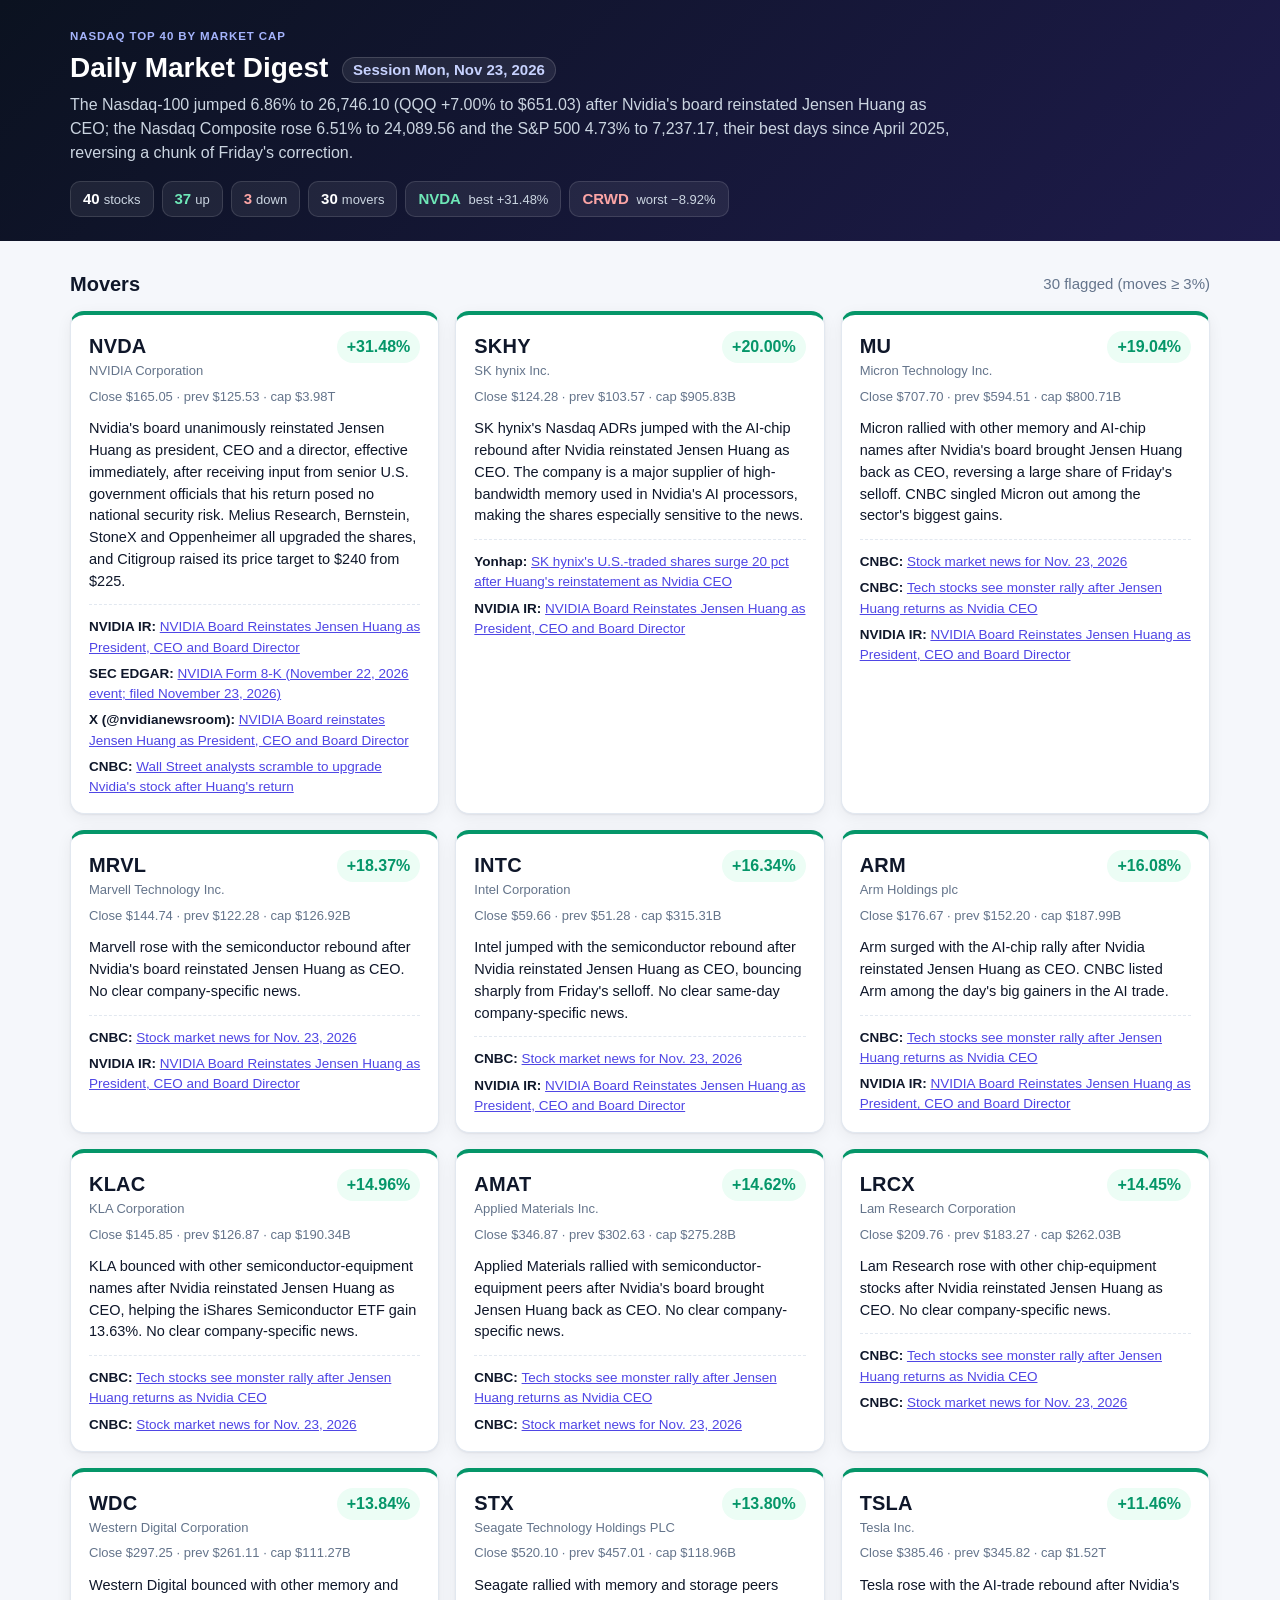
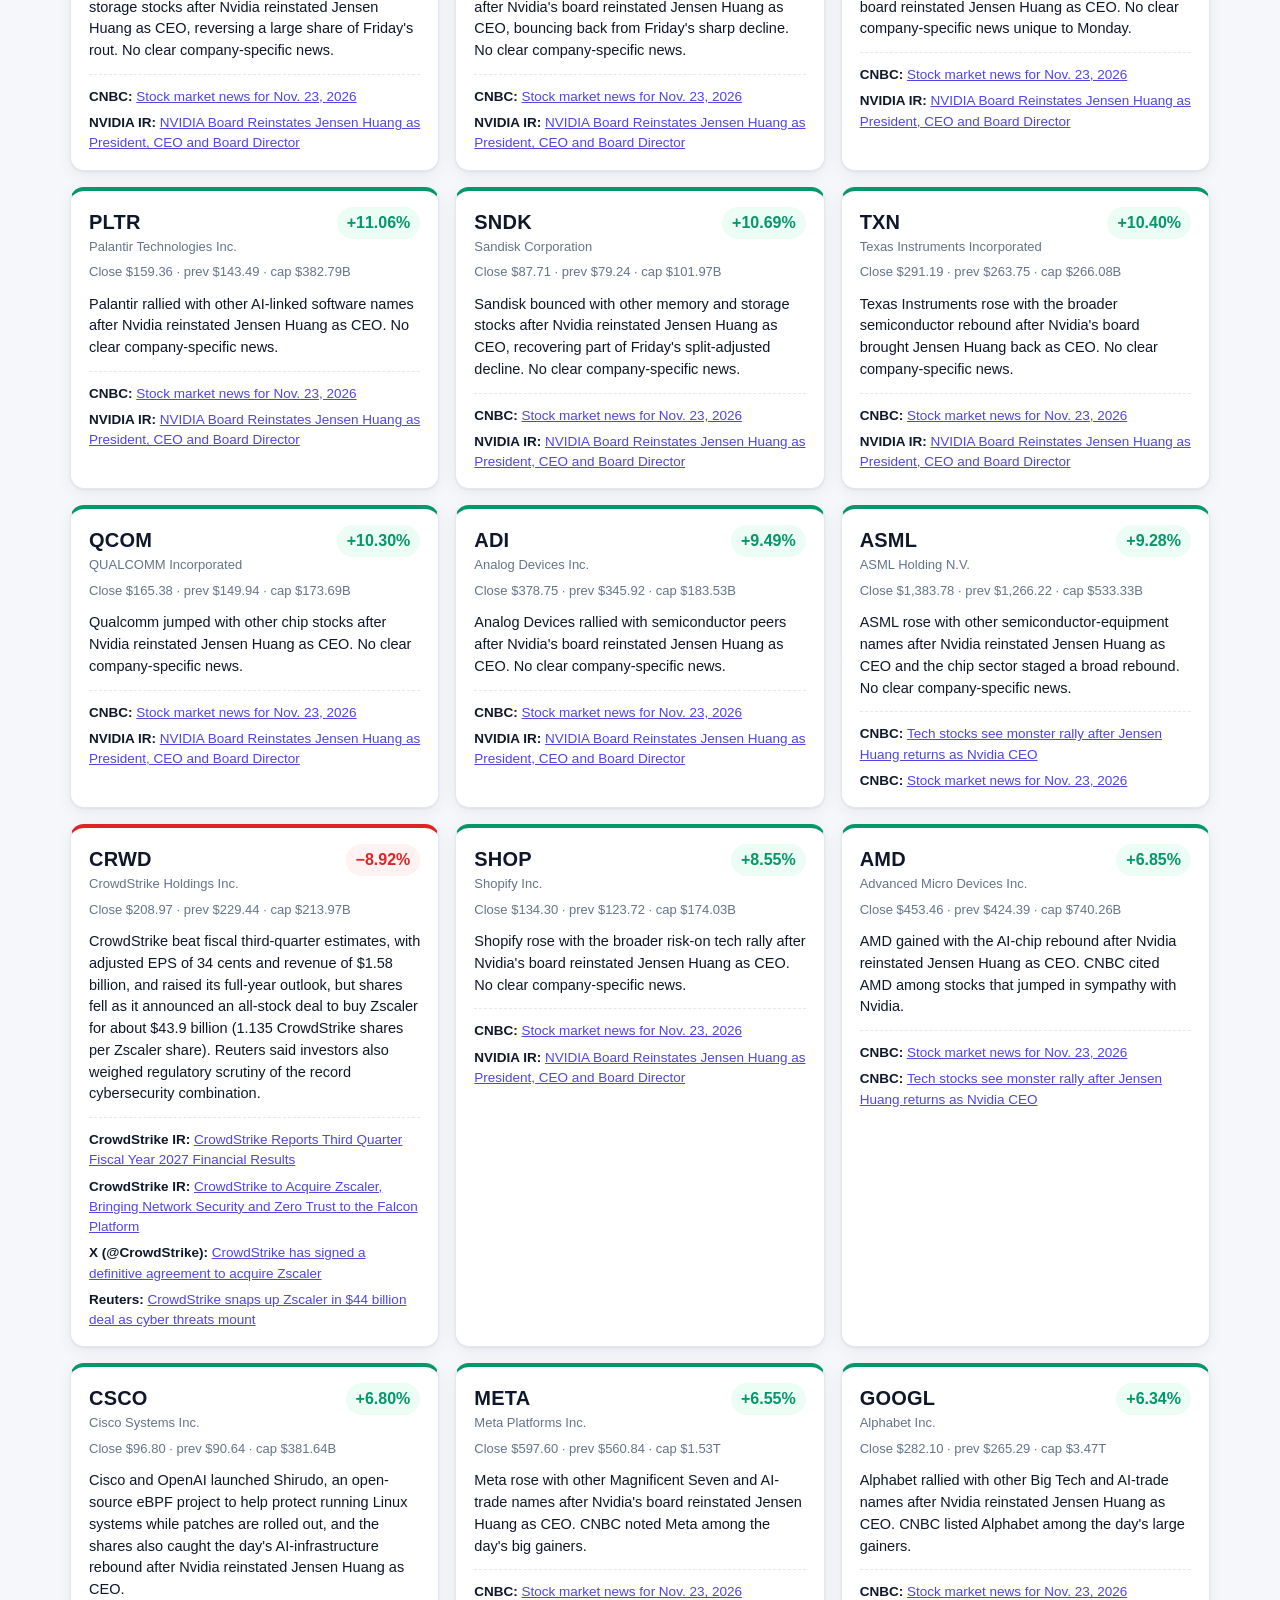
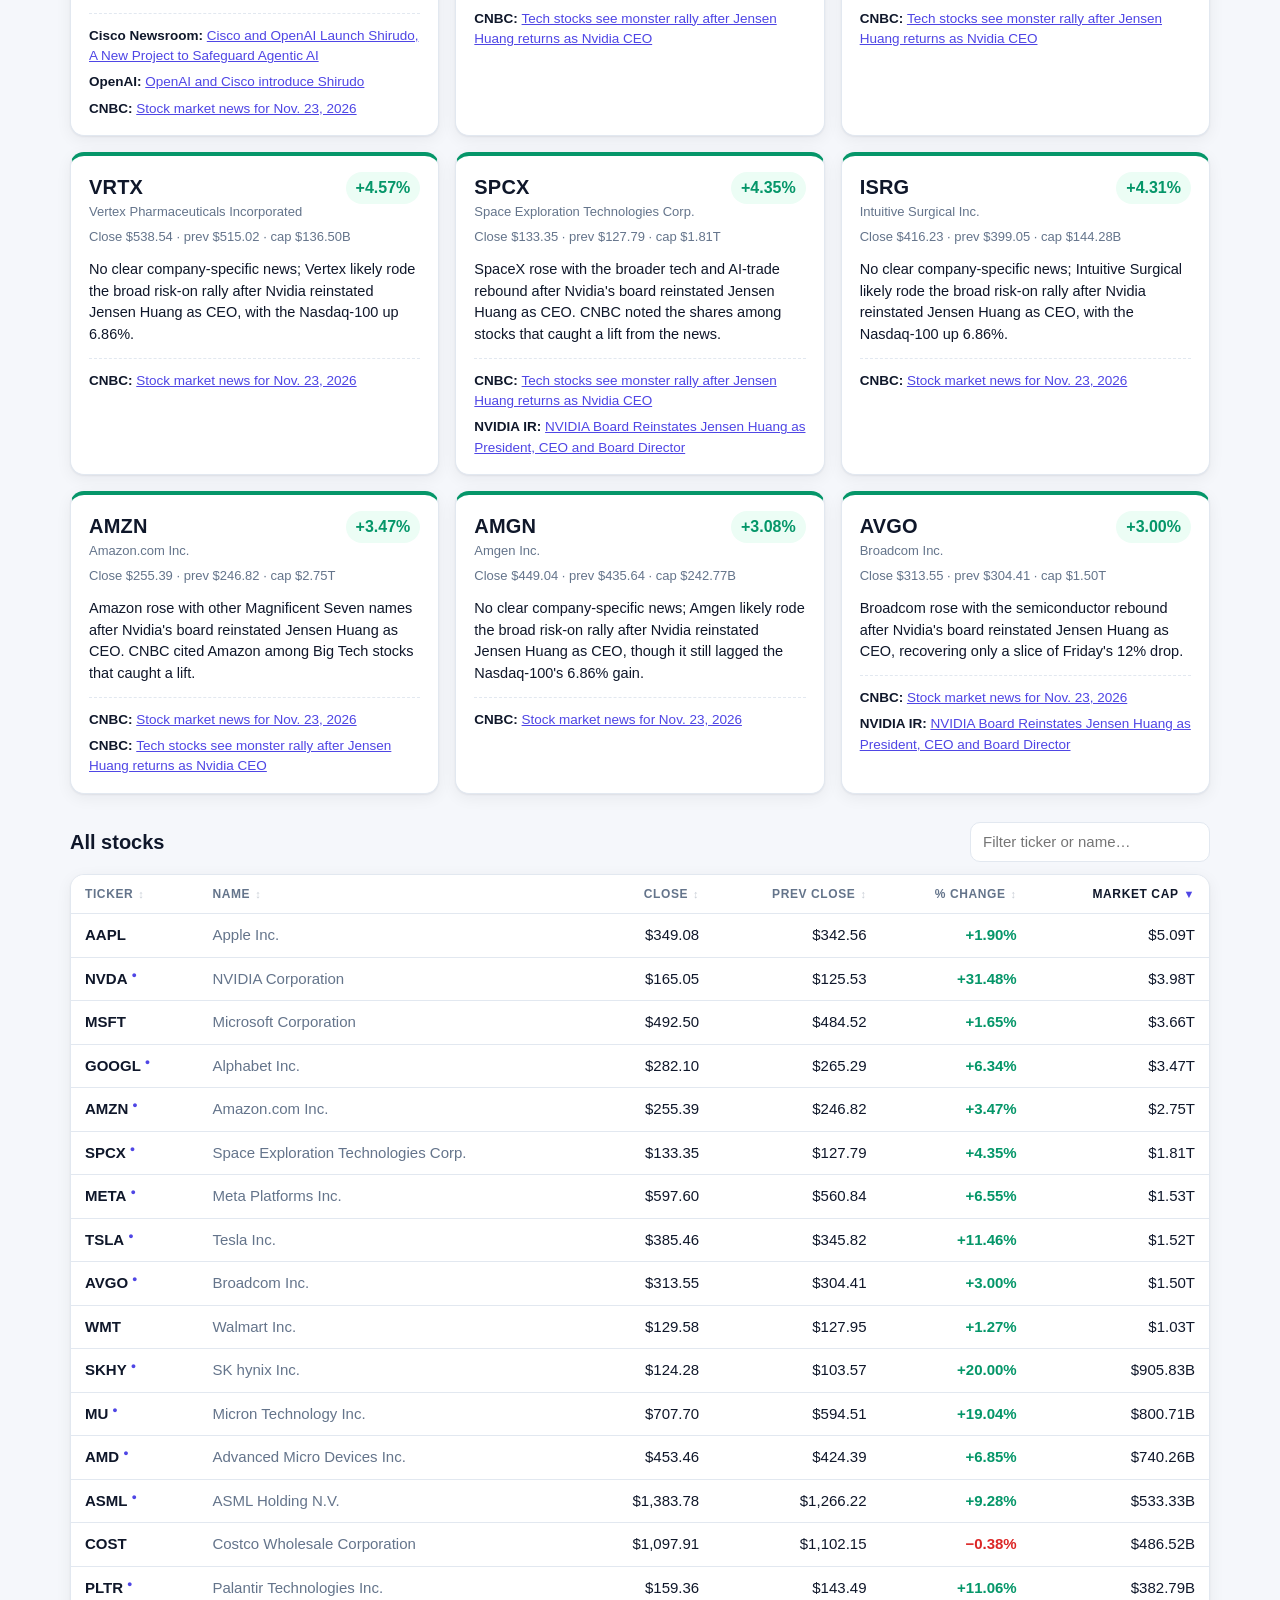
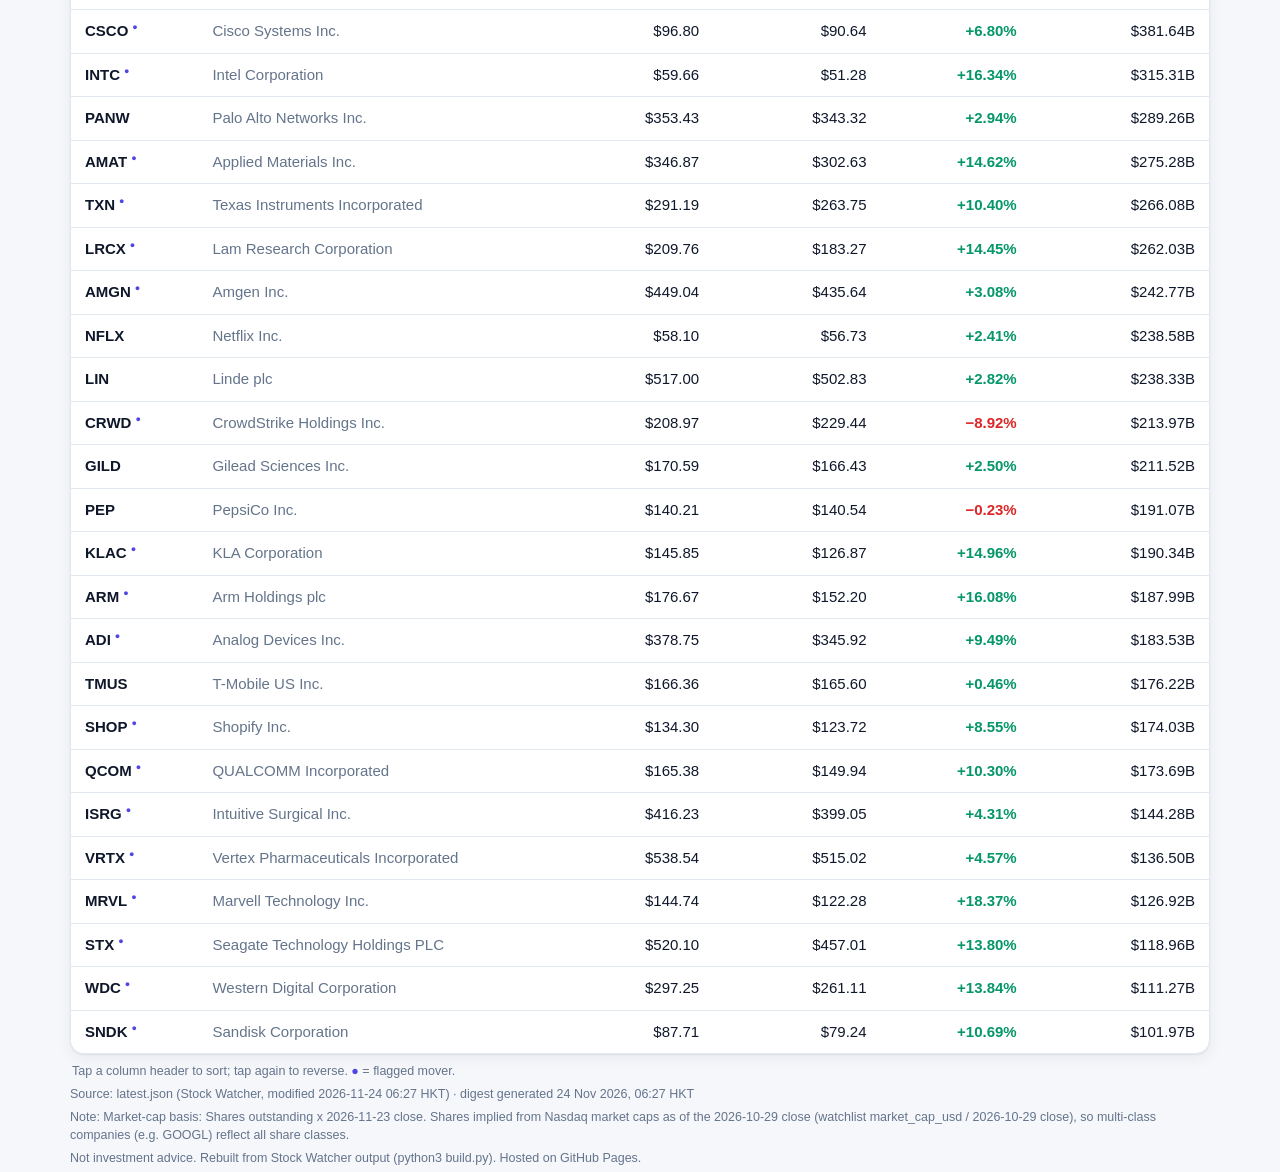
==== commit 52fe298c: "Update dashboard 2026-11-24 HKT" ====
--- a/index.html
+++ b/index.html
@@ -3,7 +3,7 @@
 <head>
 <meta charset="utf-8">
 <meta name="viewport" content="width=device-width, initial-scale=1">
-<title>Nasdaq 40 Dashboard · 2026-11-20</title>
+<title>Nasdaq 40 Dashboard · 2026-11-23</title>
 <style>
 :root {
   --bg: #f5f7fb; --panel: #fff; --text: #0f172a; --muted: #64748b; --line: #e2e8f0;
@@ -158,39 +158,44 @@
 <script>
 window.DASHBOARD_DATA = {
  "is_example": false,
- "session_date": "2026-11-20",
- "market_context": "The Nasdaq-100 sank 5.61% to 25,028.98 (QQQ -5.67% to $608.45), coming within a whisker of a bear market; the Nasdaq Composite fell 5.28% to 22,617.73 and turned negative for 2026, while the S&P 500 dropped 3.7% to 6,910.39 and, with the Dow, closed in a correction as the AI and semiconductor trade unwound.",
- "generated_at": "2026-11-21T06:25:23+08:00",
- "source": "latest.json (Stock Watcher, modified 2026-11-21 06:25 HKT)",
+ "session_date": "2026-11-23",
+ "market_context": "The Nasdaq-100 jumped 6.86% to 26,746.10 (QQQ +7.00% to $651.03) after Nvidia's board reinstated Jensen Huang as CEO; the Nasdaq Composite rose 6.51% to 24,089.56 and the S&P 500 4.73% to 7,237.17, their best days since April 2025, reversing a chunk of Friday's correction.",
+ "generated_at": "2026-11-24T06:27:44+08:00",
+ "source": "latest.json (Stock Watcher, modified 2026-11-24 06:27 HKT)",
  "mover_threshold": 3.0,
  "notes": [
-  "Market-cap basis: Shares outstanding x 2026-11-20 close. Shares implied from Nasdaq market caps as of the 2026-10-29 close (watchlist market_cap_usd / 2026-10-29 close), so multi-class companies (e.g. GOOGL) reflect all share classes."
+  "Market-cap basis: Shares outstanding x 2026-11-23 close. Shares implied from Nasdaq market caps as of the 2026-10-29 close (watchlist market_cap_usd / 2026-10-29 close), so multi-class companies (e.g. GOOGL) reflect all share classes."
  ],
  "stocks": [
   {
    "ticker": "NVDA",
    "name": "NVIDIA Corporation",
-   "close": 125.53,
-   "prev_close": 145.98,
-   "pct_change": -14.01,
-   "market_cap": 3025272918728.0,
-   "mover": true,
-   "reason": "Shares had their worst day since the January 2025 DeepSeek rout and a seventh straight decline, extending a weekly losing streak not seen since 2008. Selling intensified after Reuters reported that SEC enforcement staff are examining potential accounting issues at Nvidia — a focus the Wall Street Journal had not identified when it reported an SEC probe on Tuesday. The stock was already down more than 6% before the Reuters report, in a broad AI-chip selloff; Nvidia did not immediately comment, and an investigation is not evidence of wrongdoing.",
-   "sources": [
-    {
-     "outlet": "Reuters",
-     "title": "EXCLUSIVE: Nvidia's accounting is a focus of US SEC investigation, sources say",
-     "url": "https://www.reuters.com/5f374b32b07b/world/us-secs-nvidia-probe-is-examining-potential-accounting-issues-sources-say-2026-11-20/"
-    },
-    {
-     "outlet": "Yahoo Finance",
-     "title": "Nvidia stock extends $2.7 trillion rout as SEC probe reportedly investigates its accounting",
-     "url": "https://finance.yahoo.com/markets/article/nvidia-stock-extends-25-trillion-rout-as-sec-probe-reportedly-investigates-its-accounting-194945274.html"
-    },
-    {
-     "outlet": "X (@business)",
-     "title": "Bloomberg post on the Reuters report that the SEC is investigating Nvidia's accounting practices",
-     "url": "https://x.com/business/status/2123871539732865138"
+   "close": 165.05,
+   "prev_close": 125.53,
+   "pct_change": 31.48,
+   "market_cap": 3977705005370.0,
+   "mover": true,
+   "reason": "Nvidia's board unanimously reinstated Jensen Huang as president, CEO and a director, effective immediately, after receiving input from senior U.S. government officials that his return posed no national security risk. Melius Research, Bernstein, StoneX and Oppenheimer all upgraded the shares, and Citigroup raised its price target to $240 from $225.",
+   "sources": [
+    {
+     "outlet": "NVIDIA IR",
+     "title": "NVIDIA Board Reinstates Jensen Huang as President, CEO and Board Director",
+     "url": "https://investor.nvidia.com/news/press-release-details/2026/NVIDIA-Board-Reinstates-Jensen-Huang-as-President-CEO-and-Board-Director/"
+    },
+    {
+     "outlet": "SEC EDGAR",
+     "title": "NVIDIA Form 8-K (November 22, 2026 event; filed November 23, 2026)",
+     "url": "https://www.sec.gov/Archives/edgar/data/1045810/000104581026000090/nvda-20261122.htm"
+    },
+    {
+     "outlet": "X (@nvidianewsroom)",
+     "title": "NVIDIA Board reinstates Jensen Huang as President, CEO and Board Director",
+     "url": "https://x.com/nvidianewsroom/status/2124865060397019480"
+    },
+    {
+     "outlet": "CNBC",
+     "title": "Wall Street analysts scramble to upgrade Nvidia's stock after Huang's return",
+     "url": "https://www.cnbc.com/2026/11/23/nvidia-has-reinstated-ceo-jensen-huang-analysts-upgraded-the-stock.html"
     }
    ],
    "missing": false
@@ -198,10 +203,10 @@
   {
    "ticker": "AAPL",
    "name": "Apple Inc.",
-   "close": 342.56,
-   "prev_close": 349.21,
-   "pct_change": -1.9,
-   "market_cap": 4999382212697.0,
+   "close": 349.08,
+   "prev_close": 342.56,
+   "pct_change": 1.9,
+   "market_cap": 5094536104962.0,
    "mover": false,
    "reason": "",
    "sources": [],
@@ -210,10 +215,10 @@
   {
    "ticker": "MSFT",
    "name": "Microsoft Corporation",
-   "close": 484.52,
-   "prev_close": 498.3,
-   "pct_change": -2.77,
-   "market_cap": 3598139603327.0,
+   "close": 492.5,
+   "prev_close": 484.52,
+   "pct_change": 1.65,
+   "market_cap": 3657400715801.0,
    "mover": false,
    "reason": "",
    "sources": [],
@@ -222,418 +227,413 @@
   {
    "ticker": "GOOGL",
    "name": "Alphabet Inc.",
-   "close": 265.29,
-   "prev_close": 272.66,
-   "pct_change": -2.7,
-   "market_cap": 3261475280886.0,
+   "close": 282.1,
+   "prev_close": 265.29,
+   "pct_change": 6.34,
+   "market_cap": 3468137385538.0,
+   "mover": true,
+   "reason": "Alphabet rallied with other Big Tech and AI-trade names after Nvidia reinstated Jensen Huang as CEO. CNBC listed Alphabet among the day's large gainers.",
+   "sources": [
+    {
+     "outlet": "CNBC",
+     "title": "Stock market news for Nov. 23, 2026",
+     "url": "https://www.cnbc.com/2026/11/22/stock-market-today-live-updates.html"
+    },
+    {
+     "outlet": "CNBC",
+     "title": "Tech stocks see monster rally after Jensen Huang returns as Nvidia CEO",
+     "url": "https://www.cnbc.com/2026/11/23/anthropic-nvidia-shares.html"
+    }
+   ],
+   "missing": false
+  },
+  {
+   "ticker": "AMZN",
+   "name": "Amazon.com Inc.",
+   "close": 255.39,
+   "prev_close": 246.82,
+   "pct_change": 3.47,
+   "market_cap": 2754716692433.0,
+   "mover": true,
+   "reason": "Amazon rose with other Magnificent Seven names after Nvidia's board reinstated Jensen Huang as CEO. CNBC cited Amazon among Big Tech stocks that caught a lift.",
+   "sources": [
+    {
+     "outlet": "CNBC",
+     "title": "Stock market news for Nov. 23, 2026",
+     "url": "https://www.cnbc.com/2026/11/22/stock-market-today-live-updates.html"
+    },
+    {
+     "outlet": "CNBC",
+     "title": "Tech stocks see monster rally after Jensen Huang returns as Nvidia CEO",
+     "url": "https://www.cnbc.com/2026/11/23/anthropic-nvidia-shares.html"
+    }
+   ],
+   "missing": false
+  },
+  {
+   "ticker": "SPCX",
+   "name": "Space Exploration Technologies Corp.",
+   "close": 133.35,
+   "prev_close": 127.79,
+   "pct_change": 4.35,
+   "market_cap": 1811034936169.0,
+   "mover": true,
+   "reason": "SpaceX rose with the broader tech and AI-trade rebound after Nvidia's board reinstated Jensen Huang as CEO. CNBC noted the shares among stocks that caught a lift from the news.",
+   "sources": [
+    {
+     "outlet": "CNBC",
+     "title": "Tech stocks see monster rally after Jensen Huang returns as Nvidia CEO",
+     "url": "https://www.cnbc.com/2026/11/23/anthropic-nvidia-shares.html"
+    },
+    {
+     "outlet": "NVIDIA IR",
+     "title": "NVIDIA Board Reinstates Jensen Huang as President, CEO and Board Director",
+     "url": "https://investor.nvidia.com/news/press-release-details/2026/NVIDIA-Board-Reinstates-Jensen-Huang-as-President-CEO-and-Board-Director/"
+    }
+   ],
+   "missing": false
+  },
+  {
+   "ticker": "AVGO",
+   "name": "Broadcom Inc.",
+   "close": 313.55,
+   "prev_close": 304.41,
+   "pct_change": 3.0,
+   "market_cap": 1496771585899.0,
+   "mover": true,
+   "reason": "Broadcom rose with the semiconductor rebound after Nvidia's board reinstated Jensen Huang as CEO, recovering only a slice of Friday's 12% drop.",
+   "sources": [
+    {
+     "outlet": "CNBC",
+     "title": "Stock market news for Nov. 23, 2026",
+     "url": "https://www.cnbc.com/2026/11/22/stock-market-today-live-updates.html"
+    },
+    {
+     "outlet": "NVIDIA IR",
+     "title": "NVIDIA Board Reinstates Jensen Huang as President, CEO and Board Director",
+     "url": "https://investor.nvidia.com/news/press-release-details/2026/NVIDIA-Board-Reinstates-Jensen-Huang-as-President-CEO-and-Board-Director/"
+    }
+   ],
+   "missing": false
+  },
+  {
+   "ticker": "META",
+   "name": "Meta Platforms Inc.",
+   "close": 597.6,
+   "prev_close": 560.84,
+   "pct_change": 6.55,
+   "market_cap": 1527609662610.0,
+   "mover": true,
+   "reason": "Meta rose with other Magnificent Seven and AI-trade names after Nvidia's board reinstated Jensen Huang as CEO. CNBC noted Meta among the day's big gainers.",
+   "sources": [
+    {
+     "outlet": "CNBC",
+     "title": "Stock market news for Nov. 23, 2026",
+     "url": "https://www.cnbc.com/2026/11/22/stock-market-today-live-updates.html"
+    },
+    {
+     "outlet": "CNBC",
+     "title": "Tech stocks see monster rally after Jensen Huang returns as Nvidia CEO",
+     "url": "https://www.cnbc.com/2026/11/23/anthropic-nvidia-shares.html"
+    }
+   ],
+   "missing": false
+  },
+  {
+   "ticker": "TSLA",
+   "name": "Tesla Inc.",
+   "close": 385.46,
+   "prev_close": 345.82,
+   "pct_change": 11.46,
+   "market_cap": 1523630090206.0,
+   "mover": true,
+   "reason": "Tesla rose with the AI-trade rebound after Nvidia's board reinstated Jensen Huang as CEO. No clear company-specific news unique to Monday.",
+   "sources": [
+    {
+     "outlet": "CNBC",
+     "title": "Stock market news for Nov. 23, 2026",
+     "url": "https://www.cnbc.com/2026/11/22/stock-market-today-live-updates.html"
+    },
+    {
+     "outlet": "NVIDIA IR",
+     "title": "NVIDIA Board Reinstates Jensen Huang as President, CEO and Board Director",
+     "url": "https://investor.nvidia.com/news/press-release-details/2026/NVIDIA-Board-Reinstates-Jensen-Huang-as-President-CEO-and-Board-Director/"
+    }
+   ],
+   "missing": false
+  },
+  {
+   "ticker": "SKHY",
+   "name": "SK hynix Inc.",
+   "close": 124.28,
+   "prev_close": 103.57,
+   "pct_change": 20.0,
+   "market_cap": 905834054968.0,
+   "mover": true,
+   "reason": "SK hynix's Nasdaq ADRs jumped with the AI-chip rebound after Nvidia reinstated Jensen Huang as CEO. The company is a major supplier of high-bandwidth memory used in Nvidia's AI processors, making the shares especially sensitive to the news.",
+   "sources": [
+    {
+     "outlet": "Yonhap",
+     "title": "SK hynix's U.S.-traded shares surge 20 pct after Huang's reinstatement as Nvidia CEO",
+     "url": "https://en.yna.co.kr/view/AEN20261124000252315"
+    },
+    {
+     "outlet": "NVIDIA IR",
+     "title": "NVIDIA Board Reinstates Jensen Huang as President, CEO and Board Director",
+     "url": "https://investor.nvidia.com/news/press-release-details/2026/NVIDIA-Board-Reinstates-Jensen-Huang-as-President-CEO-and-Board-Director/"
+    }
+   ],
+   "missing": false
+  },
+  {
+   "ticker": "MU",
+   "name": "Micron Technology Inc.",
+   "close": 707.7,
+   "prev_close": 594.51,
+   "pct_change": 19.04,
+   "market_cap": 800708204204.0,
+   "mover": true,
+   "reason": "Micron rallied with other memory and AI-chip names after Nvidia's board brought Jensen Huang back as CEO, reversing a large share of Friday's selloff. CNBC singled Micron out among the sector's biggest gains.",
+   "sources": [
+    {
+     "outlet": "CNBC",
+     "title": "Stock market news for Nov. 23, 2026",
+     "url": "https://www.cnbc.com/2026/11/22/stock-market-today-live-updates.html"
+    },
+    {
+     "outlet": "CNBC",
+     "title": "Tech stocks see monster rally after Jensen Huang returns as Nvidia CEO",
+     "url": "https://www.cnbc.com/2026/11/23/anthropic-nvidia-shares.html"
+    },
+    {
+     "outlet": "NVIDIA IR",
+     "title": "NVIDIA Board Reinstates Jensen Huang as President, CEO and Board Director",
+     "url": "https://investor.nvidia.com/news/press-release-details/2026/NVIDIA-Board-Reinstates-Jensen-Huang-as-President-CEO-and-Board-Director/"
+    }
+   ],
+   "missing": false
+  },
+  {
+   "ticker": "WMT",
+   "name": "Walmart Inc.",
+   "close": 129.58,
+   "prev_close": 127.95,
+   "pct_change": 1.27,
+   "market_cap": 1028054852436.0,
    "mover": false,
    "reason": "",
    "sources": [],
    "missing": false
   },
   {
-   "ticker": "AMZN",
-   "name": "Amazon.com Inc.",
-   "close": 246.82,
-   "prev_close": 257.37,
-   "pct_change": -4.1,
-   "market_cap": 2662278068160.0,
-   "mover": true,
-   "reason": "Amazon fell with Big Tech and the AI-infrastructure trade. President Trump also threatened a “tremendous tax” on U.S. companies that build data centers overseas, a group that includes Amazon and other major cloud providers; no rate or timeline was specified.",
-   "sources": [
-    {
-     "outlet": "CNBC",
-     "title": "Trump vows to stop U.S. companies from building data centers abroad, threatens 'tremendous tax'",
-     "url": "https://www.cnbc.com/2026/11/20/trump-data-centers-ai-companies-tax.html"
-    },
-    {
-     "outlet": "CNBC",
-     "title": "S&P 500 and Dow close in correction; Nasdaq erases 2026 gain as AI rout picks up steam",
-     "url": "https://www.cnbc.com/2026/11/19/stock-market-today-live-updates.html"
-    }
-   ],
-   "missing": false
-  },
-  {
-   "ticker": "SPCX",
-   "name": "Space Exploration Technologies Corp.",
-   "close": 127.79,
-   "prev_close": 138.43,
-   "pct_change": -7.69,
-   "market_cap": 1735524151169.0,
-   "mover": true,
-   "reason": "SpaceX sold off with other high-beta AI-linked names as investors pulled back from the AI trade after Anthropic fell on its second day of trading. Attention also stayed on SpaceX's compute relationship with Anthropic and still-unannounced merger talks with Tesla; no deal has been agreed.",
-   "sources": [
-    {
-     "outlet": "Benzinga",
-     "title": "SpaceX Stock Drops Nearly 6% During AI Pullback, Anthropic Ties, Tesla Merger Talk",
-     "url": "https://www.benzinga.com/markets/tech/26/11/63474723/spacex-stock-drops-nearly-6-during-ai-pullback-anthropic-ties-tesla-merger-talk"
-    },
-    {
-     "outlet": "CNBC",
-     "title": "S&P 500 and Dow close in correction; Nasdaq erases 2026 gain as AI rout picks up steam",
-     "url": "https://www.cnbc.com/2026/11/19/stock-market-today-live-updates.html"
-    }
-   ],
-   "missing": false
-  },
-  {
-   "ticker": "AVGO",
-   "name": "Broadcom Inc.",
-   "close": 304.41,
-   "prev_close": 346.65,
-   "pct_change": -12.19,
-   "market_cap": 1453140684686.0,
-   "mover": true,
-   "reason": "TF International's Ming-Chi Kuo said his latest industry survey indicates Google has cut planned 2027 shipments of Broadcom-designed TPU 8i chips by about 1 million units, or roughly 20%, mostly the higher-priced 8i Max (Whalefish), and plans to increase MediaTek-designed TPU 8t shipments; details are not final, and Google has not announced a change. The stock also fell with the broader semiconductor rout.",
-   "sources": [
-    {
-     "outlet": "X (@mingchikuo)",
-     "title": "Ming-Chi Kuo industry survey on Google cutting 2027 Broadcom TPU 8i shipments and raising MediaTek TPU 8t plans",
-     "url": "https://x.com/mingchikuo/status/2123792271195918462"
-    },
-    {
-     "outlet": "Investing.com",
-     "title": "Google reportedly cuts Broadcom-designed TPU plans, eyes more MediaTek chips",
-     "url": "https://www.investing.com/news/stock-market-news/google-reportedly-cuts-broadcomdesigned-tpu-plans-eyes-more-mediatek-chips-5042253"
-    },
-    {
-     "outlet": "24/7 Wall St.",
-     "title": "Broadcom Plunges 11% as Google Reportedly Shifts TPU Orders to MediaTek, Overshadowing Goldman's $460 Target; Marvell Sinks 10%",
-     "url": "https://247wallst.com/investing/2026/11/20/broadcom-plunges-11-as-google-reportedly-shifts-tpu-orders-to-mediatek-overshadowing-goldmans-460-target-marvell-sinks-10/"
-    }
-   ],
-   "missing": false
-  },
-  {
-   "ticker": "META",
-   "name": "Meta Platforms Inc.",
-   "close": 560.84,
-   "prev_close": 596.22,
-   "pct_change": -5.93,
-   "market_cap": 1433642368146.0,
-   "mover": true,
-   "reason": "Meta fell with other hyperscalers as investors questioned returns on AI and data-center spending. President Trump also said U.S. companies that build data centers overseas would face a “tremendous tax,” a group that includes Meta, Amazon, Alphabet and Microsoft; he gave no details on rate or timing.",
-   "sources": [
-    {
-     "outlet": "CNBC",
-     "title": "Trump vows to stop U.S. companies from building data centers abroad, threatens 'tremendous tax'",
-     "url": "https://www.cnbc.com/2026/11/20/trump-data-centers-ai-companies-tax.html"
-    },
-    {
-     "outlet": "CNBC",
-     "title": "S&P 500 and Dow close in correction; Nasdaq erases 2026 gain as AI rout picks up steam",
-     "url": "https://www.cnbc.com/2026/11/19/stock-market-today-live-updates.html"
-    }
-   ],
-   "missing": false
-  },
-  {
-   "ticker": "TSLA",
-   "name": "Tesla Inc.",
-   "close": 345.82,
-   "prev_close": 374.41,
-   "pct_change": -7.64,
-   "market_cap": 1366942823211.0,
-   "mover": true,
-   "reason": "Tesla fell with high-beta tech in the AI-led selloff, overshadowing an HSBC upgrade to Hold from Reduce and a price-target raise to $359 from $157, which the firm tied to Tesla-SpaceX merger talks under review.",
-   "sources": [
-    {
-     "outlet": "Yahoo Finance",
-     "title": "Tesla upgraded, Berkshire Hathaway downgraded: Wall Street's top analyst calls",
-     "url": "https://finance.yahoo.com/markets/stocks/articles/tesla-upgraded-applovin-initiated-wall-135331262.html"
-    },
-    {
-     "outlet": "CNBC",
-     "title": "S&P 500 and Dow close in correction; Nasdaq erases 2026 gain as AI rout picks up steam",
-     "url": "https://www.cnbc.com/2026/11/19/stock-market-today-live-updates.html"
-    }
-   ],
-   "missing": false
-  },
-  {
-   "ticker": "SKHY",
-   "name": "SK hynix Inc.",
-   "close": 103.57,
-   "prev_close": 119.2,
-   "pct_change": -13.11,
-   "market_cap": 754886013181.0,
-   "mover": true,
-   "reason": "SK hynix fell 5.92% in Seoul as the Kospi dropped 5.21% in an Asian chip selloff, and the U.S.-listed ADRs dropped further with U.S. memory peers Micron and Sandisk.",
-   "sources": [
-    {
-     "outlet": "CNBC",
-     "title": "SoftBank suffers worst day in over two years as AI sell-off hits Asian tech stocks",
-     "url": "https://www.cnbc.com/2026/11/20/softbank-ai-tech-stocks-slide-anthropic-debut.html"
-    },
-    {
-     "outlet": "24/7 Wall St.",
-     "title": "Micron Stock Plunges 13% as Barron's Calls Memory Stocks 'Agonizingly Cheap'; Western Digital, SanDisk and Seagate Sink in AI Chip Selloff",
-     "url": "https://247wallst.com/investing/2026/11/20/micron-stock-plunges-13-as-barrons-calls-memory-stocks-agonizingly-cheap-western-digital-sandisk-and-seagate-sink-in-ai-chip-selloff/"
-    }
-   ],
-   "missing": false
-  },
-  {
-   "ticker": "MU",
-   "name": "Micron Technology Inc.",
-   "close": 594.51,
-   "prev_close": 690.44,
-   "pct_change": -13.89,
-   "market_cap": 672642410753.0,
-   "mover": true,
-   "reason": "Micron was swept up in a sector-wide memory selloff, falling alongside Sandisk, Western Digital and Seagate, and now sits about 50% below its June record close. Before the open, Barron's called memory stocks “agonizingly cheap,” a label that also flags the risk that low P/E ratios can mark a cycle peak rather than a bargain.",
-   "sources": [
-    {
-     "outlet": "24/7 Wall St.",
-     "title": "Micron Stock Plunges 13% as Barron's Calls Memory Stocks 'Agonizingly Cheap'; Western Digital, SanDisk and Seagate Sink in AI Chip Selloff",
-     "url": "https://247wallst.com/investing/2026/11/20/micron-stock-plunges-13-as-barrons-calls-memory-stocks-agonizingly-cheap-western-digital-sandisk-and-seagate-sink-in-ai-chip-selloff/"
-    },
-    {
-     "outlet": "CNBC",
-     "title": "S&P 500 and Dow close in correction; Nasdaq erases 2026 gain as AI rout picks up steam",
-     "url": "https://www.cnbc.com/2026/11/19/stock-market-today-live-updates.html"
-    },
-    {
-     "outlet": "Yahoo Finance",
-     "title": "Chips suffer worst week since 2001 as the Nasdaq nears a bear market",
-     "url": "https://finance.yahoo.com/markets/article/chips-are-crashing-like-its-2008-as-the-nasdaq-100-nears-a-bear-market-192805534.html"
-    }
-   ],
-   "missing": false
-  },
-  {
-   "ticker": "WMT",
-   "name": "Walmart Inc.",
-   "close": 127.95,
-   "prev_close": 126.04,
-   "pct_change": 1.52,
-   "market_cap": 1015122807324.0,
+   "ticker": "AMD",
+   "name": "Advanced Micro Devices Inc.",
+   "close": 453.46,
+   "prev_close": 424.39,
+   "pct_change": 6.85,
+   "market_cap": 740262140931.0,
+   "mover": true,
+   "reason": "AMD gained with the AI-chip rebound after Nvidia reinstated Jensen Huang as CEO. CNBC cited AMD among stocks that jumped in sympathy with Nvidia.",
+   "sources": [
+    {
+     "outlet": "CNBC",
+     "title": "Stock market news for Nov. 23, 2026",
+     "url": "https://www.cnbc.com/2026/11/22/stock-market-today-live-updates.html"
+    },
+    {
+     "outlet": "CNBC",
+     "title": "Tech stocks see monster rally after Jensen Huang returns as Nvidia CEO",
+     "url": "https://www.cnbc.com/2026/11/23/anthropic-nvidia-shares.html"
+    }
+   ],
+   "missing": false
+  },
+  {
+   "ticker": "ASML",
+   "name": "ASML Holding N.V.",
+   "close": 1383.78,
+   "prev_close": 1266.22,
+   "pct_change": 9.28,
+   "market_cap": 533333283306.0,
+   "mover": true,
+   "reason": "ASML rose with other semiconductor-equipment names after Nvidia reinstated Jensen Huang as CEO and the chip sector staged a broad rebound. No clear company-specific news.",
+   "sources": [
+    {
+     "outlet": "CNBC",
+     "title": "Tech stocks see monster rally after Jensen Huang returns as Nvidia CEO",
+     "url": "https://www.cnbc.com/2026/11/23/anthropic-nvidia-shares.html"
+    },
+    {
+     "outlet": "CNBC",
+     "title": "Stock market news for Nov. 23, 2026",
+     "url": "https://www.cnbc.com/2026/11/22/stock-market-today-live-updates.html"
+    }
+   ],
+   "missing": false
+  },
+  {
+   "ticker": "INTC",
+   "name": "Intel Corporation",
+   "close": 59.66,
+   "prev_close": 51.28,
+   "pct_change": 16.34,
+   "market_cap": 315307247265.0,
+   "mover": true,
+   "reason": "Intel jumped with the semiconductor rebound after Nvidia reinstated Jensen Huang as CEO, bouncing sharply from Friday's selloff. No clear same-day company-specific news.",
+   "sources": [
+    {
+     "outlet": "CNBC",
+     "title": "Stock market news for Nov. 23, 2026",
+     "url": "https://www.cnbc.com/2026/11/22/stock-market-today-live-updates.html"
+    },
+    {
+     "outlet": "NVIDIA IR",
+     "title": "NVIDIA Board Reinstates Jensen Huang as President, CEO and Board Director",
+     "url": "https://investor.nvidia.com/news/press-release-details/2026/NVIDIA-Board-Reinstates-Jensen-Huang-as-President-CEO-and-Board-Director/"
+    }
+   ],
+   "missing": false
+  },
+  {
+   "ticker": "PLTR",
+   "name": "Palantir Technologies Inc.",
+   "close": 159.36,
+   "prev_close": 143.49,
+   "pct_change": 11.06,
+   "market_cap": 382791247608.0,
+   "mover": true,
+   "reason": "Palantir rallied with other AI-linked software names after Nvidia reinstated Jensen Huang as CEO. No clear company-specific news.",
+   "sources": [
+    {
+     "outlet": "CNBC",
+     "title": "Stock market news for Nov. 23, 2026",
+     "url": "https://www.cnbc.com/2026/11/22/stock-market-today-live-updates.html"
+    },
+    {
+     "outlet": "NVIDIA IR",
+     "title": "NVIDIA Board Reinstates Jensen Huang as President, CEO and Board Director",
+     "url": "https://investor.nvidia.com/news/press-release-details/2026/NVIDIA-Board-Reinstates-Jensen-Huang-as-President-CEO-and-Board-Director/"
+    }
+   ],
+   "missing": false
+  },
+  {
+   "ticker": "COST",
+   "name": "Costco Wholesale Corporation",
+   "close": 1097.91,
+   "prev_close": 1102.15,
+   "pct_change": -0.38,
+   "market_cap": 486516150359.0,
    "mover": false,
    "reason": "",
    "sources": [],
    "missing": false
   },
   {
-   "ticker": "AMD",
-   "name": "Advanced Micro Devices Inc.",
-   "close": 424.39,
-   "prev_close": 489.19,
-   "pct_change": -13.25,
-   "market_cap": 692806127891.0,
-   "mover": true,
-   "reason": "No clear new company-specific news on Friday; AMD extended Thursday's slide, when short-seller Hunterbrook Media alleged export-control issues, as the broader semiconductor rout deepened and chip peers such as Nvidia and Micron also fell by double digits.",
-   "sources": [
-    {
-     "outlet": "CNBC",
-     "title": "S&P 500 and Dow close in correction; Nasdaq erases 2026 gain as AI rout picks up steam",
-     "url": "https://www.cnbc.com/2026/11/19/stock-market-today-live-updates.html"
-    },
-    {
-     "outlet": "Yahoo Finance",
-     "title": "Chips suffer worst week since 2001 as the Nasdaq nears a bear market",
-     "url": "https://finance.yahoo.com/markets/article/chips-are-crashing-like-its-2008-as-the-nasdaq-100-nears-a-bear-market-192805534.html"
-    },
-    {
-     "outlet": "AP",
-     "title": "S&P 500 sinks 3.7% and Nasdaq composite goes negative for the year as tech sell-off worsens",
-     "url": "https://apnews.com/article/stock-markets-anthropic-ai-chips-boom-c4c3f4878b12989347f8a930ed813dad"
-    }
-   ],
-   "missing": false
-  },
-  {
-   "ticker": "ASML",
-   "name": "ASML Holding N.V.",
-   "close": 1266.22,
-   "prev_close": 1356.2,
-   "pct_change": -6.63,
-   "market_cap": 488023558706.0,
-   "mover": true,
-   "reason": "No clear company-specific news; ASML fell with semiconductor-equipment peers after Japanese toolmakers sold off sharply in Asia and U.S. chip stocks extended the decline.",
-   "sources": [
-    {
-     "outlet": "CNBC",
-     "title": "SoftBank suffers worst day in over two years as AI sell-off hits Asian tech stocks",
-     "url": "https://www.cnbc.com/2026/11/20/softbank-ai-tech-stocks-slide-anthropic-debut.html"
-    },
-    {
-     "outlet": "CNBC",
-     "title": "S&P 500 and Dow close in correction; Nasdaq erases 2026 gain as AI rout picks up steam",
-     "url": "https://www.cnbc.com/2026/11/19/stock-market-today-live-updates.html"
-    }
-   ],
-   "missing": false
-  },
-  {
-   "ticker": "INTC",
-   "name": "Intel Corporation",
-   "close": 51.28,
-   "prev_close": 55.72,
-   "pct_change": -7.97,
-   "market_cap": 271018358971.0,
-   "mover": true,
-   "reason": "No clear company-specific news; Intel fell with the broader semiconductor group as the AI-chip trade unwound.",
-   "sources": [
-    {
-     "outlet": "CNBC",
-     "title": "S&P 500 and Dow close in correction; Nasdaq erases 2026 gain as AI rout picks up steam",
-     "url": "https://www.cnbc.com/2026/11/19/stock-market-today-live-updates.html"
-    },
-    {
-     "outlet": "Yahoo Finance",
-     "title": "Chips suffer worst week since 2001 as the Nasdaq nears a bear market",
-     "url": "https://finance.yahoo.com/markets/article/chips-are-crashing-like-its-2008-as-the-nasdaq-100-nears-a-bear-market-192805534.html"
-    }
-   ],
-   "missing": false
-  },
-  {
-   "ticker": "PLTR",
-   "name": "Palantir Technologies Inc.",
-   "close": 143.49,
-   "prev_close": 153.68,
-   "pct_change": -6.63,
-   "market_cap": 344670670253.0,
-   "mover": true,
-   "reason": "No clear new company-specific catalyst; Palantir, a high-multiple AI software name, sold off with the broader tech rout as investors de-risked growth stocks.",
-   "sources": [
-    {
-     "outlet": "CNBC",
-     "title": "S&P 500 and Dow close in correction; Nasdaq erases 2026 gain as AI rout picks up steam",
-     "url": "https://www.cnbc.com/2026/11/19/stock-market-today-live-updates.html"
-    },
-    {
-     "outlet": "AP",
-     "title": "S&P 500 sinks 3.7% and Nasdaq composite goes negative for the year as tech sell-off worsens",
-     "url": "https://apnews.com/article/stock-markets-anthropic-ai-chips-boom-c4c3f4878b12989347f8a930ed813dad"
-    }
-   ],
-   "missing": false
-  },
-  {
-   "ticker": "COST",
-   "name": "Costco Wholesale Corporation",
-   "close": 1102.15,
-   "prev_close": 1093.83,
-   "pct_change": 0.76,
-   "market_cap": 488395014440.0,
+   "ticker": "CSCO",
+   "name": "Cisco Systems Inc.",
+   "close": 96.8,
+   "prev_close": 90.64,
+   "pct_change": 6.8,
+   "market_cap": 381642434209.0,
+   "mover": true,
+   "reason": "Cisco and OpenAI launched Shirudo, an open-source eBPF project to help protect running Linux systems while patches are rolled out, and the shares also caught the day's AI-infrastructure rebound after Nvidia reinstated Jensen Huang as CEO.",
+   "sources": [
+    {
+     "outlet": "Cisco Newsroom",
+     "title": "Cisco and OpenAI Launch Shirudo, A New Project to Safeguard Agentic AI",
+     "url": "https://newsroom.cisco.com/c/r/newsroom/en/us/a/y2026/m11/cisco-and-openai-launch-shirudo-a-new-project-to-safeguard-agentic-ai.html"
+    },
+    {
+     "outlet": "OpenAI",
+     "title": "OpenAI and Cisco introduce Shirudo",
+     "url": "https://openai.com/index/introducing-shirudo/"
+    },
+    {
+     "outlet": "CNBC",
+     "title": "Stock market news for Nov. 23, 2026",
+     "url": "https://www.cnbc.com/2026/11/22/stock-market-today-live-updates.html"
+    }
+   ],
+   "missing": false
+  },
+  {
+   "ticker": "AMAT",
+   "name": "Applied Materials Inc.",
+   "close": 346.87,
+   "prev_close": 302.63,
+   "pct_change": 14.62,
+   "market_cap": 275275138787.0,
+   "mover": true,
+   "reason": "Applied Materials rallied with semiconductor-equipment peers after Nvidia's board brought Jensen Huang back as CEO. No clear company-specific news.",
+   "sources": [
+    {
+     "outlet": "CNBC",
+     "title": "Tech stocks see monster rally after Jensen Huang returns as Nvidia CEO",
+     "url": "https://www.cnbc.com/2026/11/23/anthropic-nvidia-shares.html"
+    },
+    {
+     "outlet": "CNBC",
+     "title": "Stock market news for Nov. 23, 2026",
+     "url": "https://www.cnbc.com/2026/11/22/stock-market-today-live-updates.html"
+    }
+   ],
+   "missing": false
+  },
+  {
+   "ticker": "LRCX",
+   "name": "Lam Research Corporation",
+   "close": 209.76,
+   "prev_close": 183.27,
+   "pct_change": 14.45,
+   "market_cap": 262026102727.0,
+   "mover": true,
+   "reason": "Lam Research rose with other chip-equipment stocks after Nvidia reinstated Jensen Huang as CEO. No clear company-specific news.",
+   "sources": [
+    {
+     "outlet": "CNBC",
+     "title": "Tech stocks see monster rally after Jensen Huang returns as Nvidia CEO",
+     "url": "https://www.cnbc.com/2026/11/23/anthropic-nvidia-shares.html"
+    },
+    {
+     "outlet": "CNBC",
+     "title": "Stock market news for Nov. 23, 2026",
+     "url": "https://www.cnbc.com/2026/11/22/stock-market-today-live-updates.html"
+    }
+   ],
+   "missing": false
+  },
+  {
+   "ticker": "PANW",
+   "name": "Palo Alto Networks Inc.",
+   "close": 353.43,
+   "prev_close": 343.32,
+   "pct_change": 2.94,
+   "market_cap": 289262337513.0,
    "mover": false,
    "reason": "",
    "sources": [],
    "missing": false
   },
   {
-   "ticker": "CSCO",
-   "name": "Cisco Systems Inc.",
-   "close": 90.64,
-   "prev_close": 94.7,
-   "pct_change": -4.29,
-   "market_cap": 357356083814.0,
-   "mover": true,
-   "reason": "No clear company-specific news; Cisco fell with other technology and networking stocks in the risk-off session.",
-   "sources": [
-    {
-     "outlet": "CNBC",
-     "title": "S&P 500 and Dow close in correction; Nasdaq erases 2026 gain as AI rout picks up steam",
-     "url": "https://www.cnbc.com/2026/11/19/stock-market-today-live-updates.html"
-    },
-    {
-     "outlet": "AP",
-     "title": "S&P 500 sinks 3.7% and Nasdaq composite goes negative for the year as tech sell-off worsens",
-     "url": "https://apnews.com/article/stock-markets-anthropic-ai-chips-boom-c4c3f4878b12989347f8a930ed813dad"
-    }
-   ],
-   "missing": false
-  },
-  {
-   "ticker": "AMAT",
-   "name": "Applied Materials Inc.",
-   "close": 302.63,
-   "prev_close": 338.93,
-   "pct_change": -10.71,
-   "market_cap": 240166395964.0,
-   "mover": true,
-   "reason": "No clear company-specific news; Applied Materials fell with semiconductor-equipment peers as Japanese toolmakers such as Tokyo Electron and Lasertec dropped sharply overnight and U.S. chip stocks sold off.",
-   "sources": [
-    {
-     "outlet": "CNBC",
-     "title": "SoftBank suffers worst day in over two years as AI sell-off hits Asian tech stocks",
-     "url": "https://www.cnbc.com/2026/11/20/softbank-ai-tech-stocks-slide-anthropic-debut.html"
-    },
-    {
-     "outlet": "Yahoo Finance",
-     "title": "Chips suffer worst week since 2001 as the Nasdaq nears a bear market",
-     "url": "https://finance.yahoo.com/markets/article/chips-are-crashing-like-its-2008-as-the-nasdaq-100-nears-a-bear-market-192805534.html"
-    }
-   ],
-   "missing": false
-  },
-  {
-   "ticker": "LRCX",
-   "name": "Lam Research Corporation",
-   "close": 183.27,
-   "prev_close": 203.68,
-   "pct_change": -10.02,
-   "market_cap": 228935575056.0,
-   "mover": true,
-   "reason": "No clear company-specific news; Lam Research fell with semiconductor-equipment peers in the broad chip selloff.",
-   "sources": [
-    {
-     "outlet": "CNBC",
-     "title": "SoftBank suffers worst day in over two years as AI sell-off hits Asian tech stocks",
-     "url": "https://www.cnbc.com/2026/11/20/softbank-ai-tech-stocks-slide-anthropic-debut.html"
-    },
-    {
-     "outlet": "Yahoo Finance",
-     "title": "Chips suffer worst week since 2001 as the Nasdaq nears a bear market",
-     "url": "https://finance.yahoo.com/markets/article/chips-are-crashing-like-its-2008-as-the-nasdaq-100-nears-a-bear-market-192805534.html"
-    }
-   ],
-   "missing": false
-  },
-  {
-   "ticker": "PANW",
-   "name": "Palo Alto Networks Inc.",
-   "close": 343.32,
-   "prev_close": 361.73,
-   "pct_change": -5.09,
-   "market_cap": 280987889799.0,
-   "mover": true,
-   "reason": "Shares pulled back in the broad tech selloff after Thursday's jump on a fiscal first-quarter beat, a raised fiscal 2027 revenue outlook, and the Applied Compute deal. No new company-specific news was found Friday; the stock remains above Wednesday's close.",
-   "sources": [
-    {
-     "outlet": "CNBC",
-     "title": "S&P 500 and Dow close in correction; Nasdaq erases 2026 gain as AI rout picks up steam",
-     "url": "https://www.cnbc.com/2026/11/19/stock-market-today-live-updates.html"
-    },
-    {
-     "outlet": "Palo Alto Networks",
-     "title": "Palo Alto Networks Reports Fiscal First Quarter 2027 Financial Results",
-     "url": "https://www.paloaltonetworks.com/company/press/2026/palo-alto-networks-reports-fiscal-first-quarter-2027-financial-results"
-    }
-   ],
-   "missing": false
-  },
-  {
    "ticker": "TXN",
    "name": "Texas Instruments Incorporated",
-   "close": 263.75,
-   "prev_close": 285.75,
-   "pct_change": -7.7,
-   "market_cap": 241006918965.0,
-   "mover": true,
-   "reason": "No clear company-specific news; Texas Instruments fell with other semiconductor stocks in the sector-wide selloff.",
-   "sources": [
-    {
-     "outlet": "CNBC",
-     "title": "S&P 500 and Dow close in correction; Nasdaq erases 2026 gain as AI rout picks up steam",
-     "url": "https://www.cnbc.com/2026/11/19/stock-market-today-live-updates.html"
-    },
-    {
-     "outlet": "Yahoo Finance",
-     "title": "Chips suffer worst week since 2001 as the Nasdaq nears a bear market",
-     "url": "https://finance.yahoo.com/markets/article/chips-are-crashing-like-its-2008-as-the-nasdaq-100-nears-a-bear-market-192805534.html"
+   "close": 291.19,
+   "prev_close": 263.75,
+   "pct_change": 10.4,
+   "market_cap": 266080778471.0,
+   "mover": true,
+   "reason": "Texas Instruments rose with the broader semiconductor rebound after Nvidia's board brought Jensen Huang back as CEO. No clear company-specific news.",
+   "sources": [
+    {
+     "outlet": "CNBC",
+     "title": "Stock market news for Nov. 23, 2026",
+     "url": "https://www.cnbc.com/2026/11/22/stock-market-today-live-updates.html"
+    },
+    {
+     "outlet": "NVIDIA IR",
+     "title": "NVIDIA Board Reinstates Jensen Huang as President, CEO and Board Director",
+     "url": "https://investor.nvidia.com/news/press-release-details/2026/NVIDIA-Board-Reinstates-Jensen-Huang-as-President-CEO-and-Board-Director/"
     }
    ],
    "missing": false
@@ -641,22 +641,32 @@
   {
    "ticker": "CRWD",
    "name": "CrowdStrike Holdings Inc.",
-   "close": 229.44,
-   "prev_close": 243.46,
-   "pct_change": -5.76,
-   "market_cap": 234931618139.0,
-   "mover": true,
-   "reason": "CrowdStrike gave back part of a two-day rally that followed Palo Alto Networks' strong earnings, as the AI and high-multiple tech selloff hit cybersecurity names. No new company-specific announcement was found.",
-   "sources": [
-    {
-     "outlet": "Investing.com",
-     "title": "Why is CrowdStrike stock sliding today?",
-     "url": "https://www.investing.com/news/stock-market-news/why-is-crowdstrike-stock-sliding-today-93CH-5042186"
-    },
-    {
-     "outlet": "CNBC",
-     "title": "S&P 500 and Dow close in correction; Nasdaq erases 2026 gain as AI rout picks up steam",
-     "url": "https://www.cnbc.com/2026/11/19/stock-market-today-live-updates.html"
+   "close": 208.97,
+   "prev_close": 229.44,
+   "pct_change": -8.92,
+   "market_cap": 213971670183.0,
+   "mover": true,
+   "reason": "CrowdStrike beat fiscal third-quarter estimates, with adjusted EPS of 34 cents and revenue of $1.58 billion, and raised its full-year outlook, but shares fell as it announced an all-stock deal to buy Zscaler for about $43.9 billion (1.135 CrowdStrike shares per Zscaler share). Reuters said investors also weighed regulatory scrutiny of the record cybersecurity combination.",
+   "sources": [
+    {
+     "outlet": "CrowdStrike IR",
+     "title": "CrowdStrike Reports Third Quarter Fiscal Year 2027 Financial Results",
+     "url": "https://ir.crowdstrike.com/news-releases/news-release-details/crowdstrike-reports-third-quarter-fiscal-year-2027-financial/"
+    },
+    {
+     "outlet": "CrowdStrike IR",
+     "title": "CrowdStrike to Acquire Zscaler, Bringing Network Security and Zero Trust to the Falcon Platform",
+     "url": "https://ir.crowdstrike.com/news-releases/news-release-details/crowdstrike-acquire-zscaler-bringing-network-security-and-zero"
+    },
+    {
+     "outlet": "X (@CrowdStrike)",
+     "title": "CrowdStrike has signed a definitive agreement to acquire Zscaler",
+     "url": "https://x.com/CrowdStrike/status/2124876468383822322"
+    },
+    {
+     "outlet": "Reuters",
+     "title": "CrowdStrike snaps up Zscaler in $44 billion deal as cyber threats mount",
+     "url": "https://www.investing.com/news/stock-market-news/crowdstrike-bets-on-network-security-with-439-billion-zscaler-deal-5044856"
     }
    ],
    "missing": false
@@ -664,10 +674,10 @@
   {
    "ticker": "NFLX",
    "name": "Netflix Inc.",
-   "close": 56.73,
-   "prev_close": 58.46,
-   "pct_change": -2.96,
-   "market_cap": 232951869462.0,
+   "close": 58.1,
+   "prev_close": 56.73,
+   "pct_change": 2.41,
+   "market_cap": 238577531632.0,
    "mover": false,
    "reason": "",
    "sources": [],
@@ -676,288 +686,290 @@
   {
    "ticker": "AMGN",
    "name": "Amgen Inc.",
-   "close": 435.64,
-   "prev_close": 438.82,
-   "pct_change": -0.72,
-   "market_cap": 235520928962.0,
+   "close": 449.04,
+   "prev_close": 435.64,
+   "pct_change": 3.08,
+   "market_cap": 242765394356.0,
+   "mover": true,
+   "reason": "No clear company-specific news; Amgen likely rode the broad risk-on rally after Nvidia reinstated Jensen Huang as CEO, though it still lagged the Nasdaq-100's 6.86% gain.",
+   "sources": [
+    {
+     "outlet": "CNBC",
+     "title": "Stock market news for Nov. 23, 2026",
+     "url": "https://www.cnbc.com/2026/11/22/stock-market-today-live-updates.html"
+    }
+   ],
+   "missing": false
+  },
+  {
+   "ticker": "ARM",
+   "name": "Arm Holdings plc",
+   "close": 176.67,
+   "prev_close": 152.2,
+   "pct_change": 16.08,
+   "market_cap": 187986635912.0,
+   "mover": true,
+   "reason": "Arm surged with the AI-chip rally after Nvidia reinstated Jensen Huang as CEO. CNBC listed Arm among the day's big gainers in the AI trade.",
+   "sources": [
+    {
+     "outlet": "CNBC",
+     "title": "Tech stocks see monster rally after Jensen Huang returns as Nvidia CEO",
+     "url": "https://www.cnbc.com/2026/11/23/anthropic-nvidia-shares.html"
+    },
+    {
+     "outlet": "NVIDIA IR",
+     "title": "NVIDIA Board Reinstates Jensen Huang as President, CEO and Board Director",
+     "url": "https://investor.nvidia.com/news/press-release-details/2026/NVIDIA-Board-Reinstates-Jensen-Huang-as-President-CEO-and-Board-Director/"
+    }
+   ],
+   "missing": false
+  },
+  {
+   "ticker": "LIN",
+   "name": "Linde plc",
+   "close": 517.0,
+   "prev_close": 502.83,
+   "pct_change": 2.82,
+   "market_cap": 238326747162.0,
    "mover": false,
    "reason": "",
    "sources": [],
    "missing": false
   },
   {
-   "ticker": "ARM",
-   "name": "Arm Holdings plc",
-   "close": 152.2,
-   "prev_close": 177.17,
-   "pct_change": -14.09,
-   "market_cap": 161949203083.0,
-   "mover": true,
-   "reason": "Arm fell with the semiconductor selloff. SoftBank, which owns most of Arm, closed 14.48% lower in Tokyo — its worst day since August 2024 — as Asian tech stocks were hit by the AI-trade unwind after Anthropic's debut.",
-   "sources": [
-    {
-     "outlet": "CNBC",
-     "title": "SoftBank suffers worst day in over two years as AI sell-off hits Asian tech stocks",
-     "url": "https://www.cnbc.com/2026/11/20/softbank-ai-tech-stocks-slide-anthropic-debut.html"
-    },
-    {
-     "outlet": "CNBC",
-     "title": "S&P 500 and Dow close in correction; Nasdaq erases 2026 gain as AI rout picks up steam",
-     "url": "https://www.cnbc.com/2026/11/19/stock-market-today-live-updates.html"
-    }
-   ],
-   "missing": false
-  },
-  {
-   "ticker": "LIN",
-   "name": "Linde plc",
-   "close": 502.83,
-   "prev_close": 510.21,
-   "pct_change": -1.45,
-   "market_cap": 231794651983.0,
+   "ticker": "KLAC",
+   "name": "KLA Corporation",
+   "close": 145.85,
+   "prev_close": 126.87,
+   "pct_change": 14.96,
+   "market_cap": 190335213150.0,
+   "mover": true,
+   "reason": "KLA bounced with other semiconductor-equipment names after Nvidia reinstated Jensen Huang as CEO, helping the iShares Semiconductor ETF gain 13.63%. No clear company-specific news.",
+   "sources": [
+    {
+     "outlet": "CNBC",
+     "title": "Tech stocks see monster rally after Jensen Huang returns as Nvidia CEO",
+     "url": "https://www.cnbc.com/2026/11/23/anthropic-nvidia-shares.html"
+    },
+    {
+     "outlet": "CNBC",
+     "title": "Stock market news for Nov. 23, 2026",
+     "url": "https://www.cnbc.com/2026/11/22/stock-market-today-live-updates.html"
+    }
+   ],
+   "missing": false
+  },
+  {
+   "ticker": "SHOP",
+   "name": "Shopify Inc.",
+   "close": 134.3,
+   "prev_close": 123.72,
+   "pct_change": 8.55,
+   "market_cap": 174027425248.0,
+   "mover": true,
+   "reason": "Shopify rose with the broader risk-on tech rally after Nvidia's board reinstated Jensen Huang as CEO. No clear company-specific news.",
+   "sources": [
+    {
+     "outlet": "CNBC",
+     "title": "Stock market news for Nov. 23, 2026",
+     "url": "https://www.cnbc.com/2026/11/22/stock-market-today-live-updates.html"
+    },
+    {
+     "outlet": "NVIDIA IR",
+     "title": "NVIDIA Board Reinstates Jensen Huang as President, CEO and Board Director",
+     "url": "https://investor.nvidia.com/news/press-release-details/2026/NVIDIA-Board-Reinstates-Jensen-Huang-as-President-CEO-and-Board-Director/"
+    }
+   ],
+   "missing": false
+  },
+  {
+   "ticker": "ADI",
+   "name": "Analog Devices Inc.",
+   "close": 378.75,
+   "prev_close": 345.92,
+   "pct_change": 9.49,
+   "market_cap": 183529170386.0,
+   "mover": true,
+   "reason": "Analog Devices rallied with semiconductor peers after Nvidia's board reinstated Jensen Huang as CEO. No clear company-specific news.",
+   "sources": [
+    {
+     "outlet": "CNBC",
+     "title": "Stock market news for Nov. 23, 2026",
+     "url": "https://www.cnbc.com/2026/11/22/stock-market-today-live-updates.html"
+    },
+    {
+     "outlet": "NVIDIA IR",
+     "title": "NVIDIA Board Reinstates Jensen Huang as President, CEO and Board Director",
+     "url": "https://investor.nvidia.com/news/press-release-details/2026/NVIDIA-Board-Reinstates-Jensen-Huang-as-President-CEO-and-Board-Director/"
+    }
+   ],
+   "missing": false
+  },
+  {
+   "ticker": "GILD",
+   "name": "Gilead Sciences Inc.",
+   "close": 170.59,
+   "prev_close": 166.43,
+   "pct_change": 2.5,
+   "market_cap": 211523944571.0,
    "mover": false,
    "reason": "",
    "sources": [],
    "missing": false
   },
   {
-   "ticker": "KLAC",
-   "name": "KLA Corporation",
-   "close": 126.87,
-   "prev_close": 141.48,
-   "pct_change": -10.33,
-   "market_cap": 165566184467.0,
-   "mover": true,
-   "reason": "No clear company-specific news; KLA fell with other semiconductor-equipment stocks as the chip rout extended from Asia into the U.S. session.",
-   "sources": [
-    {
-     "outlet": "CNBC",
-     "title": "SoftBank suffers worst day in over two years as AI sell-off hits Asian tech stocks",
-     "url": "https://www.cnbc.com/2026/11/20/softbank-ai-tech-stocks-slide-anthropic-debut.html"
-    },
-    {
-     "outlet": "Yahoo Finance",
-     "title": "Chips suffer worst week since 2001 as the Nasdaq nears a bear market",
-     "url": "https://finance.yahoo.com/markets/article/chips-are-crashing-like-its-2008-as-the-nasdaq-100-nears-a-bear-market-192805534.html"
-    }
-   ],
-   "missing": false
-  },
-  {
-   "ticker": "SHOP",
-   "name": "Shopify Inc.",
-   "close": 123.72,
-   "prev_close": 131.97,
-   "pct_change": -6.25,
-   "market_cap": 160317742181.0,
-   "mover": true,
-   "reason": "No clear company-specific news; Shopify sold off with other high-beta tech stocks in the risk-off session.",
-   "sources": [
-    {
-     "outlet": "CNBC",
-     "title": "S&P 500 and Dow close in correction; Nasdaq erases 2026 gain as AI rout picks up steam",
-     "url": "https://www.cnbc.com/2026/11/19/stock-market-today-live-updates.html"
-    },
-    {
-     "outlet": "AP",
-     "title": "S&P 500 sinks 3.7% and Nasdaq composite goes negative for the year as tech sell-off worsens",
-     "url": "https://apnews.com/article/stock-markets-anthropic-ai-chips-boom-c4c3f4878b12989347f8a930ed813dad"
-    }
-   ],
-   "missing": false
-  },
-  {
-   "ticker": "ADI",
-   "name": "Analog Devices Inc.",
-   "close": 345.92,
-   "prev_close": 377.44,
-   "pct_change": -8.35,
-   "market_cap": 167620892632.0,
-   "mover": true,
-   "reason": "No clear company-specific news; Analog Devices fell with other semiconductor names in the sector-wide selloff.",
-   "sources": [
-    {
-     "outlet": "CNBC",
-     "title": "S&P 500 and Dow close in correction; Nasdaq erases 2026 gain as AI rout picks up steam",
-     "url": "https://www.cnbc.com/2026/11/19/stock-market-today-live-updates.html"
-    },
-    {
-     "outlet": "Yahoo Finance",
-     "title": "Chips suffer worst week since 2001 as the Nasdaq nears a bear market",
-     "url": "https://finance.yahoo.com/markets/article/chips-are-crashing-like-its-2008-as-the-nasdaq-100-nears-a-bear-market-192805534.html"
-    }
-   ],
-   "missing": false
-  },
-  {
-   "ticker": "GILD",
-   "name": "Gilead Sciences Inc.",
-   "close": 166.43,
-   "prev_close": 166.53,
-   "pct_change": -0.06,
-   "market_cap": 206365726605.0,
+   "ticker": "QCOM",
+   "name": "QUALCOMM Incorporated",
+   "close": 165.38,
+   "prev_close": 149.94,
+   "pct_change": 10.3,
+   "market_cap": 173687687553.0,
+   "mover": true,
+   "reason": "Qualcomm jumped with other chip stocks after Nvidia reinstated Jensen Huang as CEO. No clear company-specific news.",
+   "sources": [
+    {
+     "outlet": "CNBC",
+     "title": "Stock market news for Nov. 23, 2026",
+     "url": "https://www.cnbc.com/2026/11/22/stock-market-today-live-updates.html"
+    },
+    {
+     "outlet": "NVIDIA IR",
+     "title": "NVIDIA Board Reinstates Jensen Huang as President, CEO and Board Director",
+     "url": "https://investor.nvidia.com/news/press-release-details/2026/NVIDIA-Board-Reinstates-Jensen-Huang-as-President-CEO-and-Board-Director/"
+    }
+   ],
+   "missing": false
+  },
+  {
+   "ticker": "SNDK",
+   "name": "Sandisk Corporation",
+   "close": 87.71,
+   "prev_close": 79.24,
+   "pct_change": 10.69,
+   "market_cap": 101973523098.0,
+   "mover": true,
+   "reason": "Sandisk bounced with other memory and storage stocks after Nvidia reinstated Jensen Huang as CEO, recovering part of Friday's split-adjusted decline. No clear company-specific news.",
+   "sources": [
+    {
+     "outlet": "CNBC",
+     "title": "Stock market news for Nov. 23, 2026",
+     "url": "https://www.cnbc.com/2026/11/22/stock-market-today-live-updates.html"
+    },
+    {
+     "outlet": "NVIDIA IR",
+     "title": "NVIDIA Board Reinstates Jensen Huang as President, CEO and Board Director",
+     "url": "https://investor.nvidia.com/news/press-release-details/2026/NVIDIA-Board-Reinstates-Jensen-Huang-as-President-CEO-and-Board-Director/"
+    }
+   ],
+   "missing": false
+  },
+  {
+   "ticker": "MRVL",
+   "name": "Marvell Technology Inc.",
+   "close": 144.74,
+   "prev_close": 122.28,
+   "pct_change": 18.37,
+   "market_cap": 126922512946.0,
+   "mover": true,
+   "reason": "Marvell rose with the semiconductor rebound after Nvidia's board reinstated Jensen Huang as CEO. No clear company-specific news.",
+   "sources": [
+    {
+     "outlet": "CNBC",
+     "title": "Stock market news for Nov. 23, 2026",
+     "url": "https://www.cnbc.com/2026/11/22/stock-market-today-live-updates.html"
+    },
+    {
+     "outlet": "NVIDIA IR",
+     "title": "NVIDIA Board Reinstates Jensen Huang as President, CEO and Board Director",
+     "url": "https://investor.nvidia.com/news/press-release-details/2026/NVIDIA-Board-Reinstates-Jensen-Huang-as-President-CEO-and-Board-Director/"
+    }
+   ],
+   "missing": false
+  },
+  {
+   "ticker": "PEP",
+   "name": "PepsiCo Inc.",
+   "close": 140.21,
+   "prev_close": 140.54,
+   "pct_change": -0.23,
+   "market_cap": 191069947247.0,
    "mover": false,
    "reason": "",
    "sources": [],
    "missing": false
   },
   {
-   "ticker": "QCOM",
-   "name": "QUALCOMM Incorporated",
-   "close": 149.94,
-   "prev_close": 162.01,
-   "pct_change": -7.45,
-   "market_cap": 157472073569.0,
-   "mover": true,
-   "reason": "No clear company-specific news; Qualcomm fell with other semiconductor stocks in the sector-wide selloff.",
-   "sources": [
-    {
-     "outlet": "CNBC",
-     "title": "S&P 500 and Dow close in correction; Nasdaq erases 2026 gain as AI rout picks up steam",
-     "url": "https://www.cnbc.com/2026/11/19/stock-market-today-live-updates.html"
-    },
-    {
-     "outlet": "Yahoo Finance",
-     "title": "Chips suffer worst week since 2001 as the Nasdaq nears a bear market",
-     "url": "https://finance.yahoo.com/markets/article/chips-are-crashing-like-its-2008-as-the-nasdaq-100-nears-a-bear-market-192805534.html"
-    }
-   ],
-   "missing": false
-  },
-  {
-   "ticker": "SNDK",
-   "name": "Sandisk Corporation",
-   "close": 79.24,
-   "prev_close": 94.39,
-   "pct_change": -16.05,
-   "market_cap": 92126118308.0,
-   "mover": true,
-   "reason": "Memory and storage stocks led the chip rout, with Sandisk, Micron, Western Digital and Seagate all down 12% or more; TrendForce now expects NAND flash contract prices to start falling in the first quarter of 2027. An 8-for-1 split took effect after Thursday's close, but Friday's decline is from the split-adjusted $94.40 close, not a split artifact.",
-   "sources": [
-    {
-     "outlet": "24/7 Wall St.",
-     "title": "Micron Stock Plunges 13% as Barron's Calls Memory Stocks 'Agonizingly Cheap'; Western Digital, SanDisk and Seagate Sink in AI Chip Selloff",
-     "url": "https://247wallst.com/investing/2026/11/20/micron-stock-plunges-13-as-barrons-calls-memory-stocks-agonizingly-cheap-western-digital-sandisk-and-seagate-sink-in-ai-chip-selloff/"
-    },
-    {
-     "outlet": "RTT News",
-     "title": "Sandisk Stock Drops 11% Following 8-for-1 Stock Split Amid Semiconductor Sell-Off",
-     "url": "https://www.rttnews.com/3716843/sandisk-stock-drops-11-following-8-for-1-stock-split-amid-semiconductor-sell-off.aspx"
-    },
-    {
-     "outlet": "Yahoo Finance",
-     "title": "Chips suffer worst week since 2001 as the Nasdaq nears a bear market",
-     "url": "https://finance.yahoo.com/markets/article/chips-are-crashing-like-its-2008-as-the-nasdaq-100-nears-a-bear-market-192805534.html"
-    }
-   ],
-   "missing": false
-  },
-  {
-   "ticker": "MRVL",
-   "name": "Marvell Technology Inc.",
-   "close": 122.28,
-   "prev_close": 138.47,
-   "pct_change": -11.69,
-   "market_cap": 107227332728.0,
-   "mover": true,
-   "reason": "Marvell, a custom-silicon peer of Broadcom, sold off with other AI chip designers after Ming-Chi Kuo's report that Google is shifting some 2027 TPU volume toward MediaTek, and in the broader semiconductor rout.",
-   "sources": [
-    {
-     "outlet": "24/7 Wall St.",
-     "title": "Broadcom Plunges 11% as Google Reportedly Shifts TPU Orders to MediaTek, Overshadowing Goldman's $460 Target; Marvell Sinks 10%",
-     "url": "https://247wallst.com/investing/2026/11/20/broadcom-plunges-11-as-google-reportedly-shifts-tpu-orders-to-mediatek-overshadowing-goldmans-460-target-marvell-sinks-10/"
-    },
-    {
-     "outlet": "Yahoo Finance",
-     "title": "Chips suffer worst week since 2001 as the Nasdaq nears a bear market",
-     "url": "https://finance.yahoo.com/markets/article/chips-are-crashing-like-its-2008-as-the-nasdaq-100-nears-a-bear-market-192805534.html"
-    },
-    {
-     "outlet": "X (@mingchikuo)",
-     "title": "Ming-Chi Kuo industry survey on Google TPU shipment mix",
-     "url": "https://x.com/mingchikuo/status/2123792271195918462"
-    }
-   ],
-   "missing": false
-  },
-  {
-   "ticker": "PEP",
-   "name": "PepsiCo Inc.",
-   "close": 140.54,
-   "prev_close": 139.0,
-   "pct_change": 1.11,
-   "market_cap": 191519633532.0,
+   "ticker": "STX",
+   "name": "Seagate Technology Holdings PLC",
+   "close": 520.1,
+   "prev_close": 457.01,
+   "pct_change": 13.8,
+   "market_cap": 118956517766.0,
+   "mover": true,
+   "reason": "Seagate rallied with memory and storage peers after Nvidia's board reinstated Jensen Huang as CEO, bouncing back from Friday's sharp decline. No clear company-specific news.",
+   "sources": [
+    {
+     "outlet": "CNBC",
+     "title": "Stock market news for Nov. 23, 2026",
+     "url": "https://www.cnbc.com/2026/11/22/stock-market-today-live-updates.html"
+    },
+    {
+     "outlet": "NVIDIA IR",
+     "title": "NVIDIA Board Reinstates Jensen Huang as President, CEO and Board Director",
+     "url": "https://investor.nvidia.com/news/press-release-details/2026/NVIDIA-Board-Reinstates-Jensen-Huang-as-President-CEO-and-Board-Director/"
+    }
+   ],
+   "missing": false
+  },
+  {
+   "ticker": "TMUS",
+   "name": "T-Mobile US Inc.",
+   "close": 166.36,
+   "prev_close": 165.6,
+   "pct_change": 0.46,
+   "market_cap": 176220593591.0,
    "mover": false,
    "reason": "",
    "sources": [],
    "missing": false
   },
   {
-   "ticker": "STX",
-   "name": "Seagate Technology Holdings PLC",
-   "close": 457.01,
-   "prev_close": 521.39,
-   "pct_change": -12.35,
-   "market_cap": 104526671598.0,
-   "mover": true,
-   "reason": "No clear company-specific news; Seagate fell with the memory and storage group, as Sandisk, Western Digital and Micron also dropped 12% or more in the AI-chip selloff.",
-   "sources": [
-    {
-     "outlet": "24/7 Wall St.",
-     "title": "Micron Stock Plunges 13% as Barron's Calls Memory Stocks 'Agonizingly Cheap'; Western Digital, SanDisk and Seagate Sink in AI Chip Selloff",
-     "url": "https://247wallst.com/investing/2026/11/20/micron-stock-plunges-13-as-barrons-calls-memory-stocks-agonizingly-cheap-western-digital-sandisk-and-seagate-sink-in-ai-chip-selloff/"
-    },
-    {
-     "outlet": "Yahoo Finance",
-     "title": "Chips suffer worst week since 2001 as the Nasdaq nears a bear market",
-     "url": "https://finance.yahoo.com/markets/article/chips-are-crashing-like-its-2008-as-the-nasdaq-100-nears-a-bear-market-192805534.html"
-    }
-   ],
-   "missing": false
-  },
-  {
-   "ticker": "TMUS",
-   "name": "T-Mobile US Inc.",
-   "close": 165.6,
-   "prev_close": 162.53,
-   "pct_change": 1.89,
-   "market_cap": 175415552219.0,
-   "mover": false,
-   "reason": "",
-   "sources": [],
-   "missing": false
-  },
-  {
    "ticker": "ISRG",
    "name": "Intuitive Surgical Inc.",
-   "close": 399.05,
-   "prev_close": 407.24,
-   "pct_change": -2.01,
-   "market_cap": 138328168426.0,
-   "mover": false,
-   "reason": "",
-   "sources": [],
+   "close": 416.23,
+   "prev_close": 399.05,
+   "pct_change": 4.31,
+   "market_cap": 144283515412.0,
+   "mover": true,
+   "reason": "No clear company-specific news; Intuitive Surgical likely rode the broad risk-on rally after Nvidia reinstated Jensen Huang as CEO, with the Nasdaq-100 up 6.86%.",
+   "sources": [
+    {
+     "outlet": "CNBC",
+     "title": "Stock market news for Nov. 23, 2026",
+     "url": "https://www.cnbc.com/2026/11/22/stock-market-today-live-updates.html"
+    }
+   ],
    "missing": false
   },
   {
    "ticker": "WDC",
    "name": "Western Digital Corporation",
-   "close": 261.11,
-   "prev_close": 296.78,
-   "pct_change": -12.02,
-   "market_cap": 97739542380.0,
-   "mover": true,
-   "reason": "No clear company-specific news; Western Digital fell with Sandisk, Seagate and Micron in a sector-wide memory and storage selloff.",
-   "sources": [
-    {
-     "outlet": "24/7 Wall St.",
-     "title": "Micron Stock Plunges 13% as Barron's Calls Memory Stocks 'Agonizingly Cheap'; Western Digital, SanDisk and Seagate Sink in AI Chip Selloff",
-     "url": "https://247wallst.com/investing/2026/11/20/micron-stock-plunges-13-as-barrons-calls-memory-stocks-agonizingly-cheap-western-digital-sandisk-and-seagate-sink-in-ai-chip-selloff/"
-    },
-    {
-     "outlet": "Yahoo Finance",
-     "title": "Chips suffer worst week since 2001 as the Nasdaq nears a bear market",
-     "url": "https://finance.yahoo.com/markets/article/chips-are-crashing-like-its-2008-as-the-nasdaq-100-nears-a-bear-market-192805534.html"
+   "close": 297.25,
+   "prev_close": 261.11,
+   "pct_change": 13.84,
+   "market_cap": 111267590680.0,
+   "mover": true,
+   "reason": "Western Digital bounced with other memory and storage stocks after Nvidia reinstated Jensen Huang as CEO, reversing a large share of Friday's rout. No clear company-specific news.",
+   "sources": [
+    {
+     "outlet": "CNBC",
+     "title": "Stock market news for Nov. 23, 2026",
+     "url": "https://www.cnbc.com/2026/11/22/stock-market-today-live-updates.html"
+    },
+    {
+     "outlet": "NVIDIA IR",
+     "title": "NVIDIA Board Reinstates Jensen Huang as President, CEO and Board Director",
+     "url": "https://investor.nvidia.com/news/press-release-details/2026/NVIDIA-Board-Reinstates-Jensen-Huang-as-President-CEO-and-Board-Director/"
     }
    ],
    "missing": false
@@ -965,13 +977,19 @@
   {
    "ticker": "VRTX",
    "name": "Vertex Pharmaceuticals Incorporated",
-   "close": 515.02,
-   "prev_close": 520.66,
-   "pct_change": -1.08,
-   "market_cap": 130537450029.0,
-   "mover": false,
-   "reason": "",
-   "sources": [],
+   "close": 538.54,
+   "prev_close": 515.02,
+   "pct_change": 4.57,
+   "market_cap": 136498840442.0,
+   "mover": true,
+   "reason": "No clear company-specific news; Vertex likely rode the broad risk-on rally after Nvidia reinstated Jensen Huang as CEO, with the Nasdaq-100 up 6.86%.",
+   "sources": [
+    {
+     "outlet": "CNBC",
+     "title": "Stock market news for Nov. 23, 2026",
+     "url": "https://www.cnbc.com/2026/11/22/stock-market-today-live-updates.html"
+    }
+   ],
    "missing": false
   }
  ]
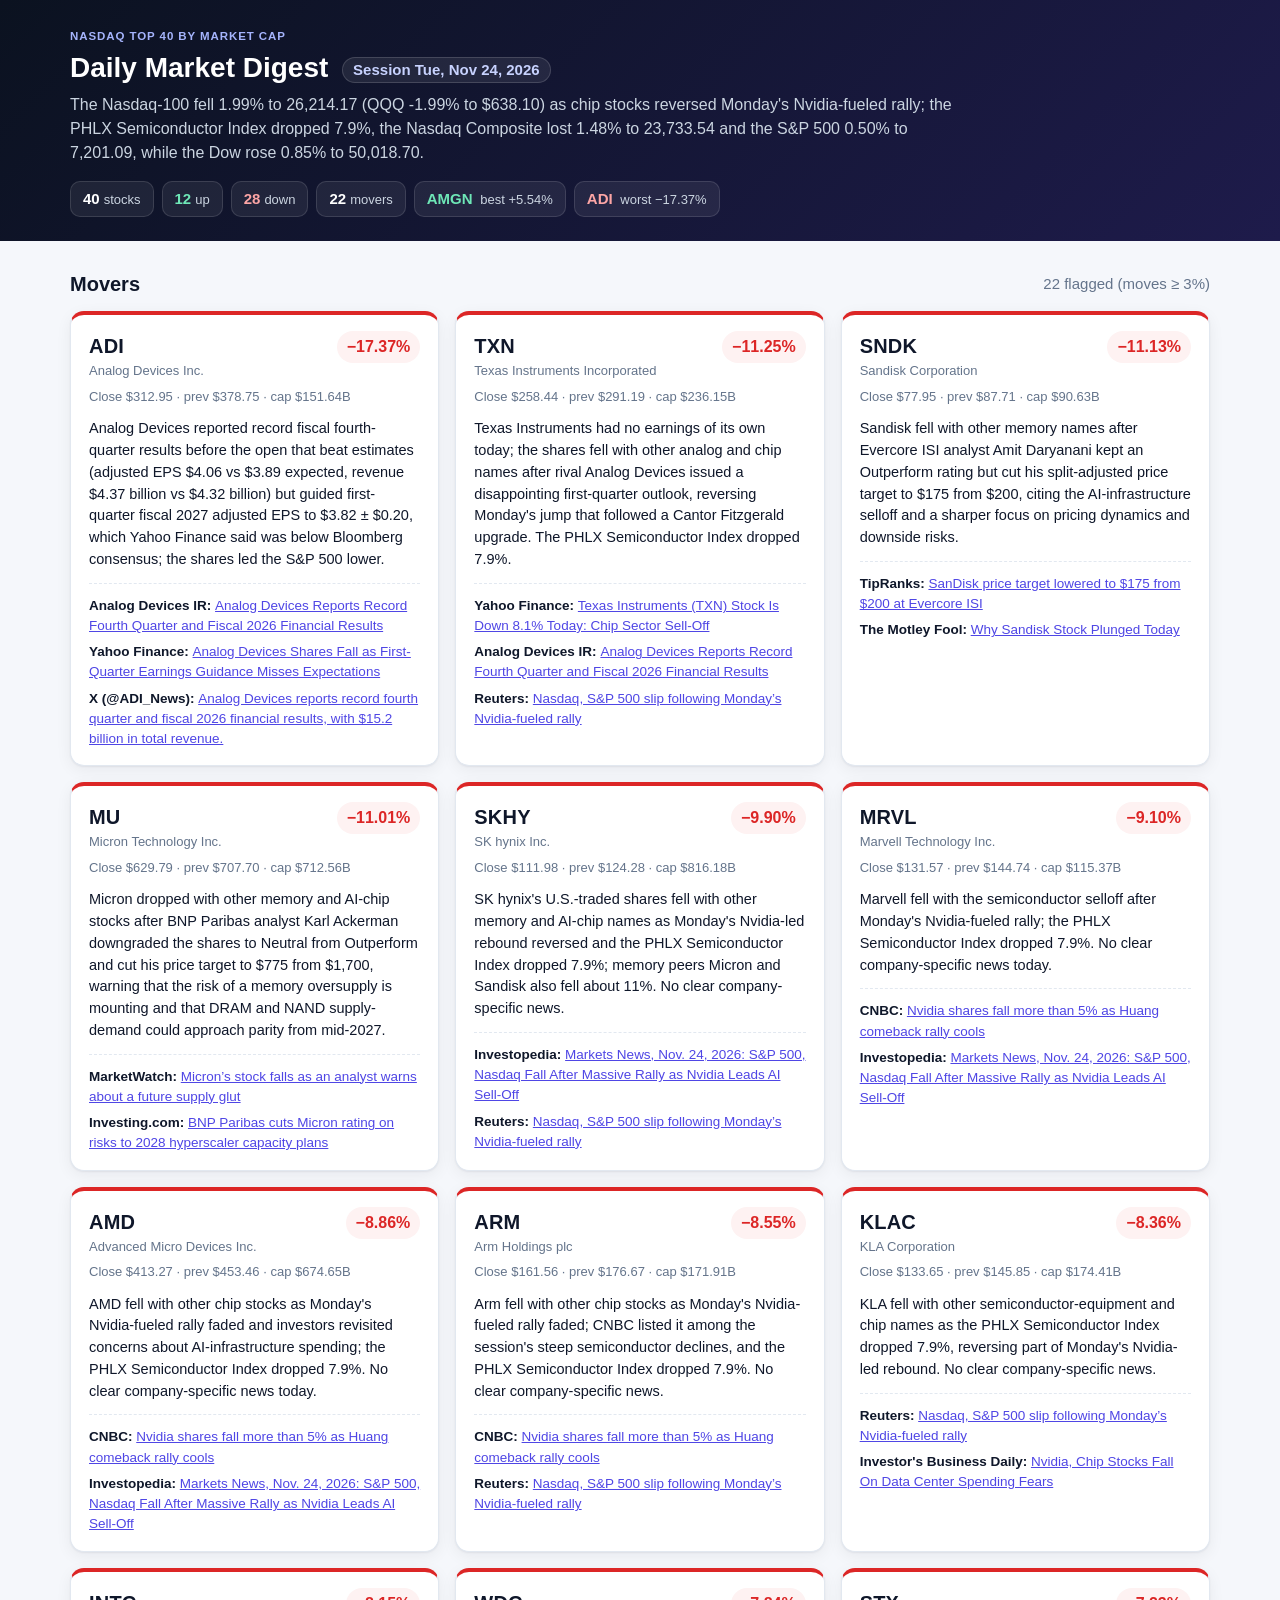
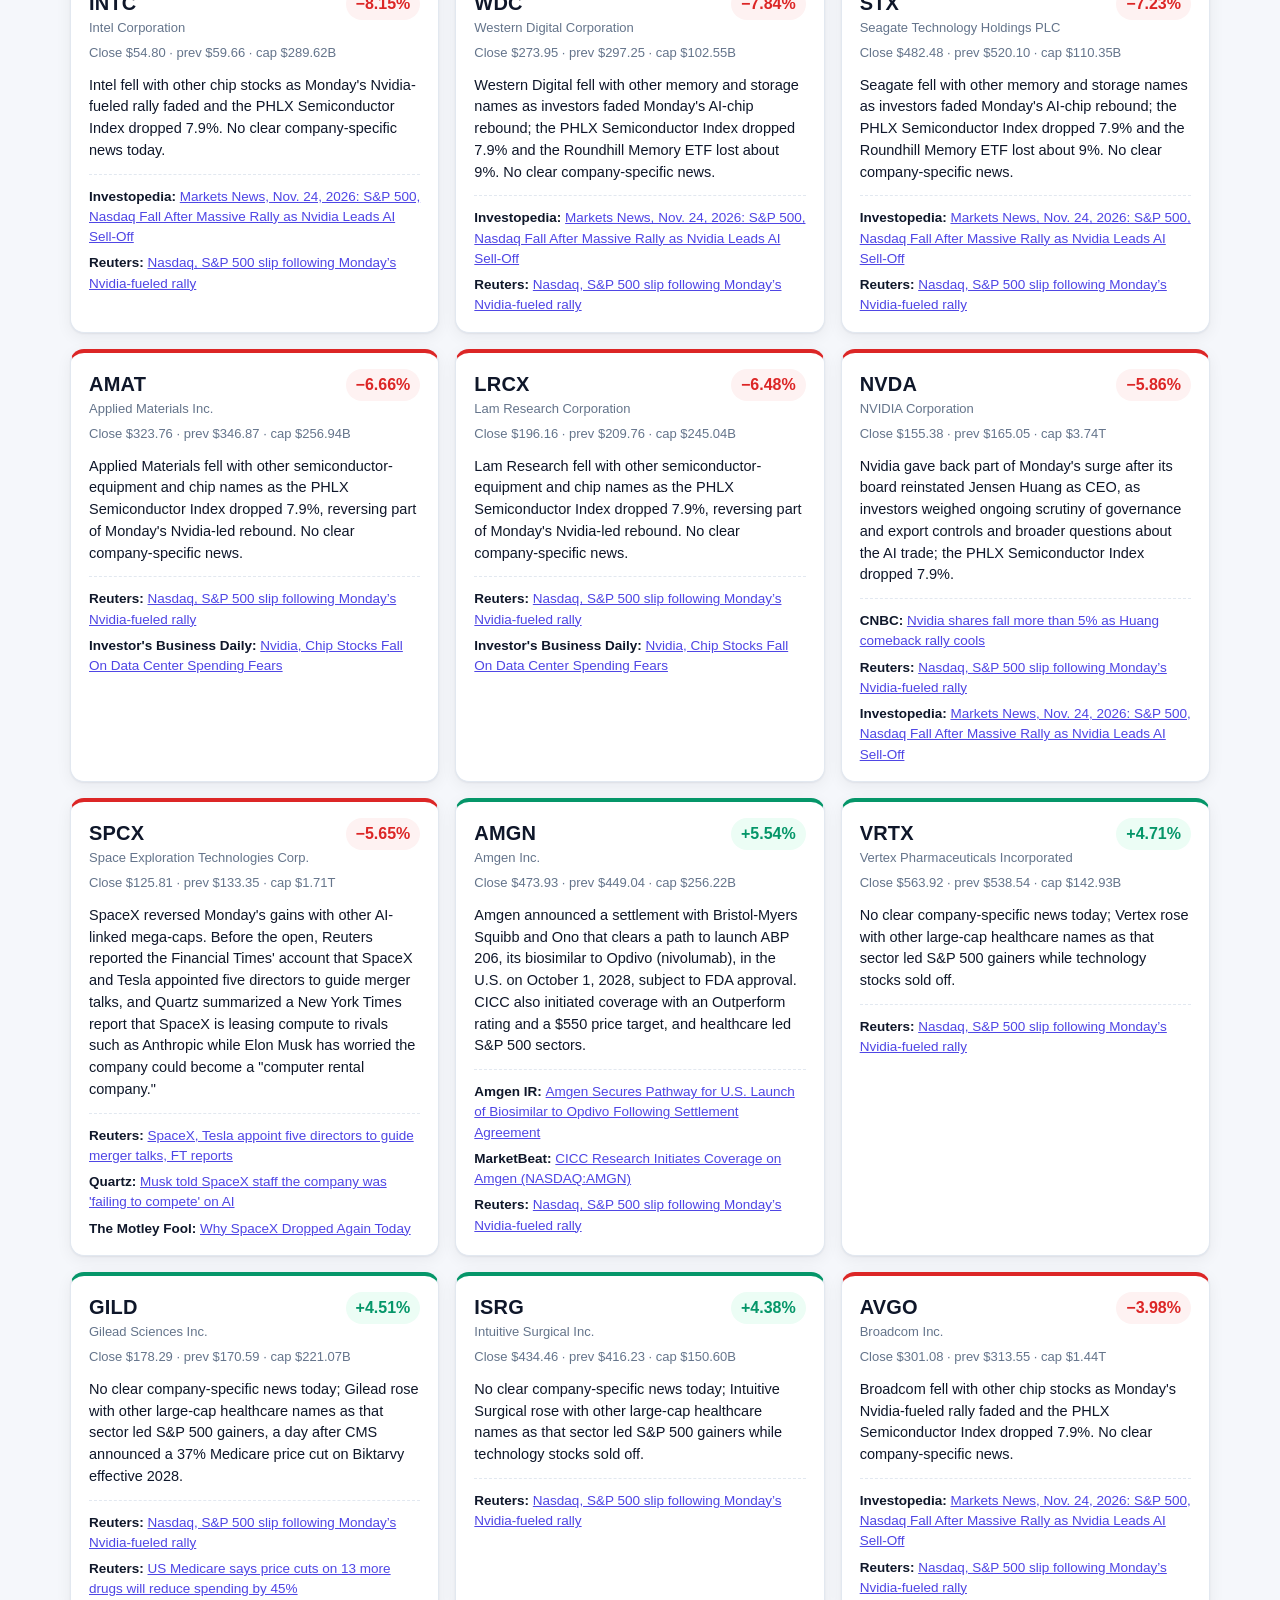
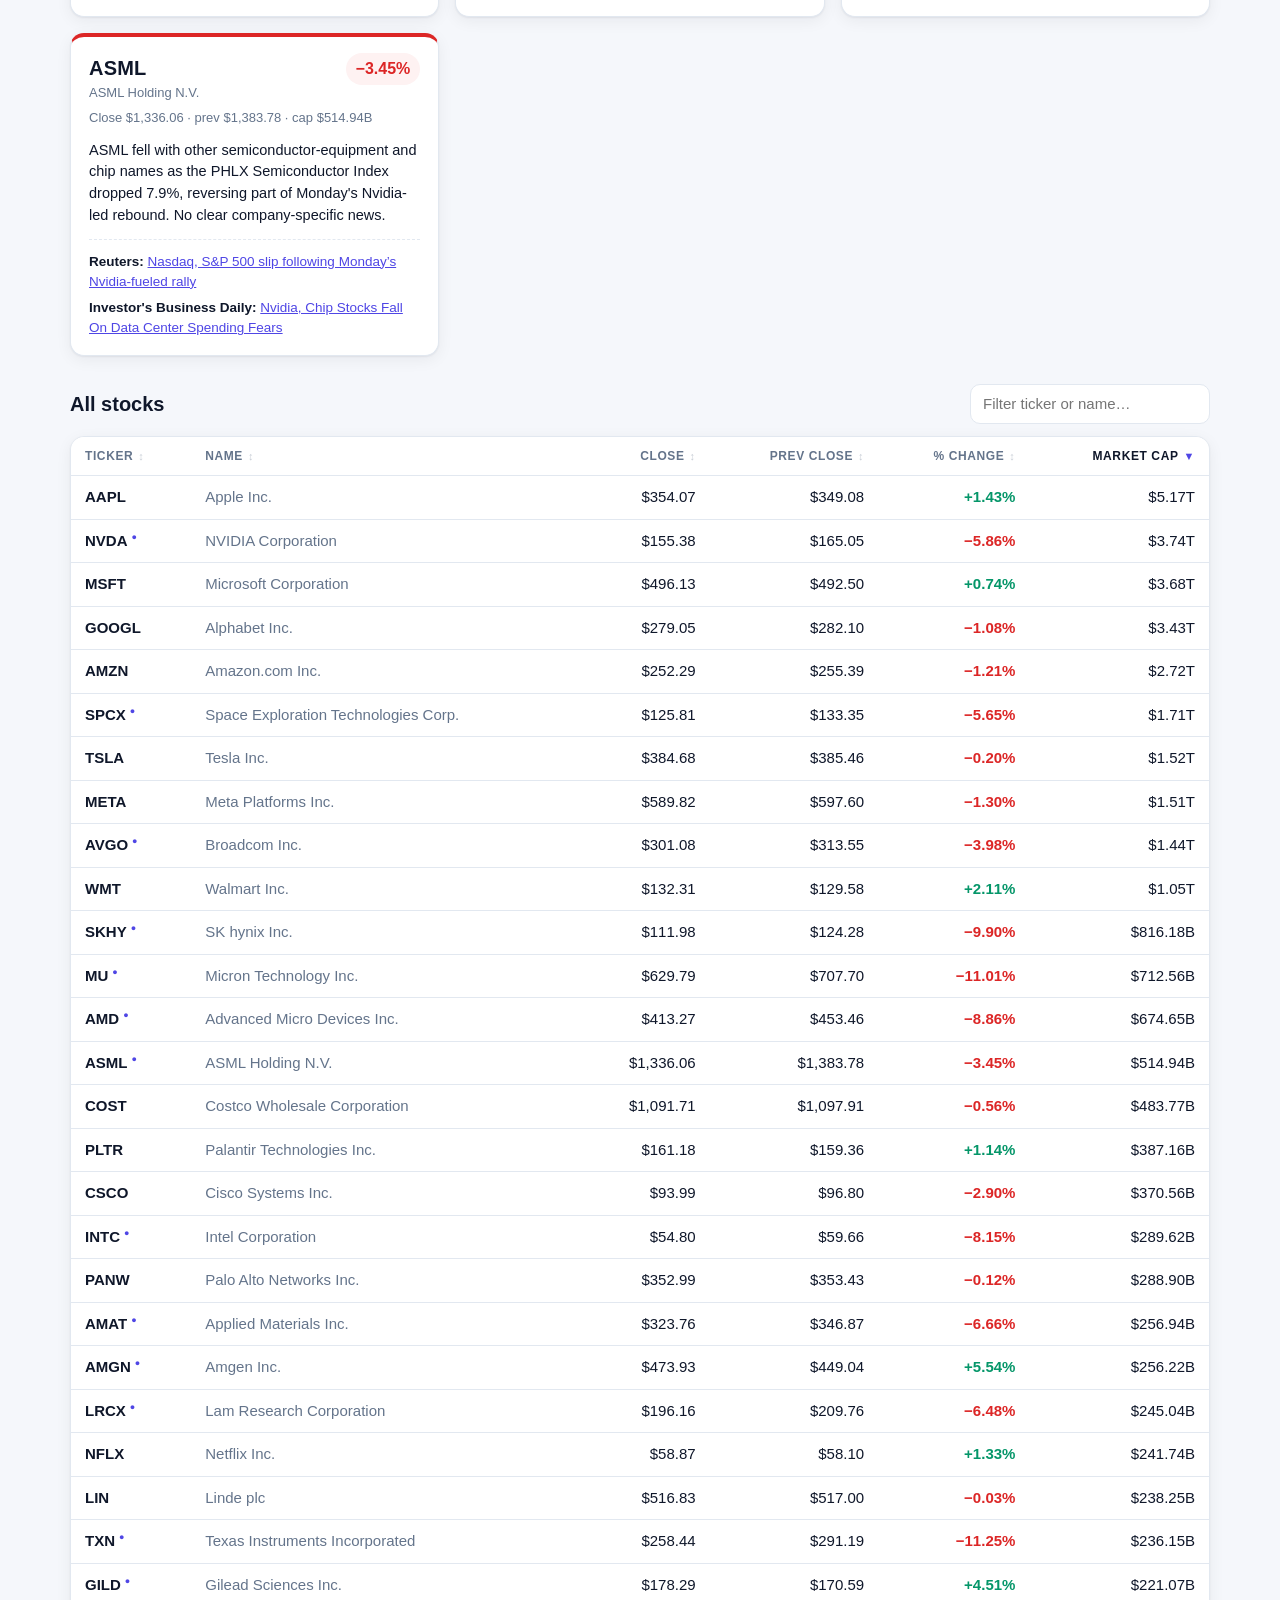
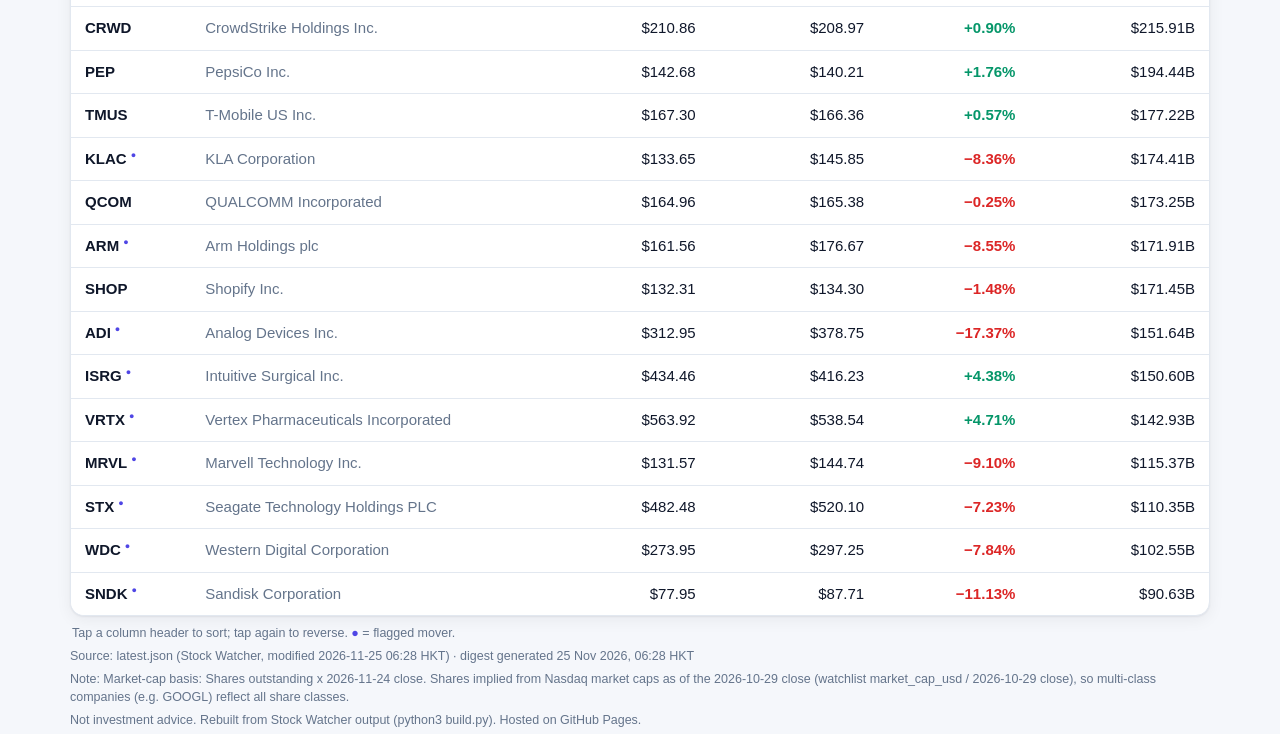
==== commit 84bc49ac: "Update dashboard 2026-11-25 HKT" ====
--- a/index.html
+++ b/index.html
@@ -3,7 +3,7 @@
 <head>
 <meta charset="utf-8">
 <meta name="viewport" content="width=device-width, initial-scale=1">
-<title>Nasdaq 40 Dashboard · 2026-11-23</title>
+<title>Nasdaq 40 Dashboard · 2026-11-24</title>
 <style>
 :root {
   --bg: #f5f7fb; --panel: #fff; --text: #0f172a; --muted: #64748b; --line: #e2e8f0;
@@ -158,44 +158,39 @@
 <script>
 window.DASHBOARD_DATA = {
  "is_example": false,
- "session_date": "2026-11-23",
- "market_context": "The Nasdaq-100 jumped 6.86% to 26,746.10 (QQQ +7.00% to $651.03) after Nvidia's board reinstated Jensen Huang as CEO; the Nasdaq Composite rose 6.51% to 24,089.56 and the S&P 500 4.73% to 7,237.17, their best days since April 2025, reversing a chunk of Friday's correction.",
- "generated_at": "2026-11-24T06:27:44+08:00",
- "source": "latest.json (Stock Watcher, modified 2026-11-24 06:27 HKT)",
+ "session_date": "2026-11-24",
+ "market_context": "The Nasdaq-100 fell 1.99% to 26,214.17 (QQQ -1.99% to $638.10) as chip stocks reversed Monday's Nvidia-fueled rally; the PHLX Semiconductor Index dropped 7.9%, the Nasdaq Composite lost 1.48% to 23,733.54 and the S&P 500 0.50% to 7,201.09, while the Dow rose 0.85% to 50,018.70.",
+ "generated_at": "2026-11-25T06:28:18+08:00",
+ "source": "latest.json (Stock Watcher, modified 2026-11-25 06:28 HKT)",
  "mover_threshold": 3.0,
  "notes": [
-  "Market-cap basis: Shares outstanding x 2026-11-23 close. Shares implied from Nasdaq market caps as of the 2026-10-29 close (watchlist market_cap_usd / 2026-10-29 close), so multi-class companies (e.g. GOOGL) reflect all share classes."
+  "Market-cap basis: Shares outstanding x 2026-11-24 close. Shares implied from Nasdaq market caps as of the 2026-10-29 close (watchlist market_cap_usd / 2026-10-29 close), so multi-class companies (e.g. GOOGL) reflect all share classes."
  ],
  "stocks": [
   {
    "ticker": "NVDA",
    "name": "NVIDIA Corporation",
-   "close": 165.05,
-   "prev_close": 125.53,
-   "pct_change": 31.48,
-   "market_cap": 3977705005370.0,
-   "mover": true,
-   "reason": "Nvidia's board unanimously reinstated Jensen Huang as president, CEO and a director, effective immediately, after receiving input from senior U.S. government officials that his return posed no national security risk. Melius Research, Bernstein, StoneX and Oppenheimer all upgraded the shares, and Citigroup raised its price target to $240 from $225.",
-   "sources": [
-    {
-     "outlet": "NVIDIA IR",
-     "title": "NVIDIA Board Reinstates Jensen Huang as President, CEO and Board Director",
-     "url": "https://investor.nvidia.com/news/press-release-details/2026/NVIDIA-Board-Reinstates-Jensen-Huang-as-President-CEO-and-Board-Director/"
-    },
-    {
-     "outlet": "SEC EDGAR",
-     "title": "NVIDIA Form 8-K (November 22, 2026 event; filed November 23, 2026)",
-     "url": "https://www.sec.gov/Archives/edgar/data/1045810/000104581026000090/nvda-20261122.htm"
-    },
-    {
-     "outlet": "X (@nvidianewsroom)",
-     "title": "NVIDIA Board reinstates Jensen Huang as President, CEO and Board Director",
-     "url": "https://x.com/nvidianewsroom/status/2124865060397019480"
-    },
+   "close": 155.38,
+   "prev_close": 165.05,
+   "pct_change": -5.86,
+   "market_cap": 3744658053493.0,
+   "mover": true,
+   "reason": "Nvidia gave back part of Monday's surge after its board reinstated Jensen Huang as CEO, as investors weighed ongoing scrutiny of governance and export controls and broader questions about the AI trade; the PHLX Semiconductor Index dropped 7.9%.",
+   "sources": [
     {
      "outlet": "CNBC",
-     "title": "Wall Street analysts scramble to upgrade Nvidia's stock after Huang's return",
-     "url": "https://www.cnbc.com/2026/11/23/nvidia-has-reinstated-ceo-jensen-huang-analysts-upgraded-the-stock.html"
+     "title": "Nvidia shares fall more than 5% as Huang comeback rally cools",
+     "url": "https://www.cnbc.com/2026/11/24/nvidia-stock-jensen-huang-return.html"
+    },
+    {
+     "outlet": "Reuters",
+     "title": "Nasdaq, S&P 500 slip following Monday’s Nvidia-fueled rally",
+     "url": "https://www.investing.com/news/economy-news/wall-st-futures-dip-as-chip-stocks-cool-after-nvidiafueled-rally-5047567"
+    },
+    {
+     "outlet": "Investopedia",
+     "title": "Markets News, Nov. 24, 2026: S&P 500, Nasdaq Fall After Massive Rally as Nvidia Leads AI Sell-Off",
+     "url": "https://www.investopedia.com/stock-market-today-dow-jones-s-and-p-500-nasdaq-11242026-12275797"
     }
    ],
    "missing": false
@@ -203,10 +198,10 @@
   {
    "ticker": "AAPL",
    "name": "Apple Inc.",
-   "close": 349.08,
-   "prev_close": 342.56,
-   "pct_change": 1.9,
-   "market_cap": 5094536104962.0,
+   "close": 354.07,
+   "prev_close": 349.08,
+   "pct_change": 1.43,
+   "market_cap": 5167361365255.0,
    "mover": false,
    "reason": "",
    "sources": [],
@@ -215,10 +210,10 @@
   {
    "ticker": "MSFT",
    "name": "Microsoft Corporation",
-   "close": 492.5,
-   "prev_close": 484.52,
-   "pct_change": 1.65,
-   "market_cap": 3657400715801.0,
+   "close": 496.13,
+   "prev_close": 492.5,
+   "pct_change": 0.74,
+   "market_cap": 3684357837541.0,
    "mover": false,
    "reason": "",
    "sources": [],
@@ -227,68 +222,51 @@
   {
    "ticker": "GOOGL",
    "name": "Alphabet Inc.",
-   "close": 282.1,
-   "prev_close": 265.29,
-   "pct_change": 6.34,
-   "market_cap": 3468137385538.0,
-   "mover": true,
-   "reason": "Alphabet rallied with other Big Tech and AI-trade names after Nvidia reinstated Jensen Huang as CEO. CNBC listed Alphabet among the day's large gainers.",
-   "sources": [
-    {
-     "outlet": "CNBC",
-     "title": "Stock market news for Nov. 23, 2026",
-     "url": "https://www.cnbc.com/2026/11/22/stock-market-today-live-updates.html"
-    },
-    {
-     "outlet": "CNBC",
-     "title": "Tech stocks see monster rally after Jensen Huang returns as Nvidia CEO",
-     "url": "https://www.cnbc.com/2026/11/23/anthropic-nvidia-shares.html"
-    }
-   ],
+   "close": 279.05,
+   "prev_close": 282.1,
+   "pct_change": -1.08,
+   "market_cap": 3430640461396.0,
+   "mover": false,
+   "reason": "",
+   "sources": [],
    "missing": false
   },
   {
    "ticker": "AMZN",
    "name": "Amazon.com Inc.",
-   "close": 255.39,
-   "prev_close": 246.82,
-   "pct_change": 3.47,
-   "market_cap": 2754716692433.0,
-   "mover": true,
-   "reason": "Amazon rose with other Magnificent Seven names after Nvidia's board reinstated Jensen Huang as CEO. CNBC cited Amazon among Big Tech stocks that caught a lift.",
-   "sources": [
-    {
-     "outlet": "CNBC",
-     "title": "Stock market news for Nov. 23, 2026",
-     "url": "https://www.cnbc.com/2026/11/22/stock-market-today-live-updates.html"
-    },
-    {
-     "outlet": "CNBC",
-     "title": "Tech stocks see monster rally after Jensen Huang returns as Nvidia CEO",
-     "url": "https://www.cnbc.com/2026/11/23/anthropic-nvidia-shares.html"
-    }
-   ],
+   "close": 252.29,
+   "prev_close": 255.39,
+   "pct_change": -1.21,
+   "market_cap": 2721279053605.0,
+   "mover": false,
+   "reason": "",
+   "sources": [],
    "missing": false
   },
   {
    "ticker": "SPCX",
    "name": "Space Exploration Technologies Corp.",
-   "close": 133.35,
-   "prev_close": 127.79,
-   "pct_change": 4.35,
-   "market_cap": 1811034936169.0,
-   "mover": true,
-   "reason": "SpaceX rose with the broader tech and AI-trade rebound after Nvidia's board reinstated Jensen Huang as CEO. CNBC noted the shares among stocks that caught a lift from the news.",
-   "sources": [
-    {
-     "outlet": "CNBC",
-     "title": "Tech stocks see monster rally after Jensen Huang returns as Nvidia CEO",
-     "url": "https://www.cnbc.com/2026/11/23/anthropic-nvidia-shares.html"
-    },
-    {
-     "outlet": "NVIDIA IR",
-     "title": "NVIDIA Board Reinstates Jensen Huang as President, CEO and Board Director",
-     "url": "https://investor.nvidia.com/news/press-release-details/2026/NVIDIA-Board-Reinstates-Jensen-Huang-as-President-CEO-and-Board-Director/"
+   "close": 125.81,
+   "prev_close": 133.35,
+   "pct_change": -5.65,
+   "market_cap": 1708633599320.0,
+   "mover": true,
+   "reason": "SpaceX reversed Monday's gains with other AI-linked mega-caps. Before the open, Reuters reported the Financial Times' account that SpaceX and Tesla appointed five directors to guide merger talks, and Quartz summarized a New York Times report that SpaceX is leasing compute to rivals such as Anthropic while Elon Musk has worried the company could become a \"computer rental company.\"",
+   "sources": [
+    {
+     "outlet": "Reuters",
+     "title": "SpaceX, Tesla appoint five directors to guide merger talks, FT reports",
+     "url": "https://www.investing.com/news/stock-market-news/spacex-and-tesla-entrusts-five-directors-for-merger-talks-ft-reports-5047055"
+    },
+    {
+     "outlet": "Quartz",
+     "title": "Musk told SpaceX staff the company was 'failing to compete' on AI",
+     "url": "https://qz.com/musk-spacex-staff-failing-compete-ai-112426"
+    },
+    {
+     "outlet": "The Motley Fool",
+     "title": "Why SpaceX Dropped Again Today",
+     "url": "https://www.fool.com/investing/2026/11/24/why-spacex-dropped-again-today/"
     }
    ],
    "missing": false
@@ -296,22 +274,22 @@
   {
    "ticker": "AVGO",
    "name": "Broadcom Inc.",
-   "close": 313.55,
-   "prev_close": 304.41,
-   "pct_change": 3.0,
-   "market_cap": 1496771585899.0,
-   "mover": true,
-   "reason": "Broadcom rose with the semiconductor rebound after Nvidia's board reinstated Jensen Huang as CEO, recovering only a slice of Friday's 12% drop.",
-   "sources": [
-    {
-     "outlet": "CNBC",
-     "title": "Stock market news for Nov. 23, 2026",
-     "url": "https://www.cnbc.com/2026/11/22/stock-market-today-live-updates.html"
-    },
-    {
-     "outlet": "NVIDIA IR",
-     "title": "NVIDIA Board Reinstates Jensen Huang as President, CEO and Board Director",
-     "url": "https://investor.nvidia.com/news/press-release-details/2026/NVIDIA-Board-Reinstates-Jensen-Huang-as-President-CEO-and-Board-Director/"
+   "close": 301.08,
+   "prev_close": 313.55,
+   "pct_change": -3.98,
+   "market_cap": 1437244415655.0,
+   "mover": true,
+   "reason": "Broadcom fell with other chip stocks as Monday's Nvidia-fueled rally faded and the PHLX Semiconductor Index dropped 7.9%. No clear company-specific news.",
+   "sources": [
+    {
+     "outlet": "Investopedia",
+     "title": "Markets News, Nov. 24, 2026: S&P 500, Nasdaq Fall After Massive Rally as Nvidia Leads AI Sell-Off",
+     "url": "https://www.investopedia.com/stock-market-today-dow-jones-s-and-p-500-nasdaq-11242026-12275797"
+    },
+    {
+     "outlet": "Reuters",
+     "title": "Nasdaq, S&P 500 slip following Monday’s Nvidia-fueled rally",
+     "url": "https://www.investing.com/news/economy-news/wall-st-futures-dip-as-chip-stocks-cool-after-nvidiafueled-rally-5047567"
     }
    ],
    "missing": false
@@ -319,68 +297,46 @@
   {
    "ticker": "META",
    "name": "Meta Platforms Inc.",
-   "close": 597.6,
-   "prev_close": 560.84,
-   "pct_change": 6.55,
-   "market_cap": 1527609662610.0,
-   "mover": true,
-   "reason": "Meta rose with other Magnificent Seven and AI-trade names after Nvidia's board reinstated Jensen Huang as CEO. CNBC noted Meta among the day's big gainers.",
-   "sources": [
-    {
-     "outlet": "CNBC",
-     "title": "Stock market news for Nov. 23, 2026",
-     "url": "https://www.cnbc.com/2026/11/22/stock-market-today-live-updates.html"
-    },
-    {
-     "outlet": "CNBC",
-     "title": "Tech stocks see monster rally after Jensen Huang returns as Nvidia CEO",
-     "url": "https://www.cnbc.com/2026/11/23/anthropic-nvidia-shares.html"
-    }
-   ],
+   "close": 589.82,
+   "prev_close": 597.6,
+   "pct_change": -1.3,
+   "market_cap": 1507722187415.0,
+   "mover": false,
+   "reason": "",
+   "sources": [],
    "missing": false
   },
   {
    "ticker": "TSLA",
    "name": "Tesla Inc.",
-   "close": 385.46,
-   "prev_close": 345.82,
-   "pct_change": 11.46,
-   "market_cap": 1523630090206.0,
-   "mover": true,
-   "reason": "Tesla rose with the AI-trade rebound after Nvidia's board reinstated Jensen Huang as CEO. No clear company-specific news unique to Monday.",
-   "sources": [
-    {
-     "outlet": "CNBC",
-     "title": "Stock market news for Nov. 23, 2026",
-     "url": "https://www.cnbc.com/2026/11/22/stock-market-today-live-updates.html"
-    },
-    {
-     "outlet": "NVIDIA IR",
-     "title": "NVIDIA Board Reinstates Jensen Huang as President, CEO and Board Director",
-     "url": "https://investor.nvidia.com/news/press-release-details/2026/NVIDIA-Board-Reinstates-Jensen-Huang-as-President-CEO-and-Board-Director/"
-    }
-   ],
+   "close": 384.68,
+   "prev_close": 385.46,
+   "pct_change": -0.2,
+   "market_cap": 1520546943740.0,
+   "mover": false,
+   "reason": "",
+   "sources": [],
    "missing": false
   },
   {
    "ticker": "SKHY",
    "name": "SK hynix Inc.",
-   "close": 124.28,
-   "prev_close": 103.57,
-   "pct_change": 20.0,
-   "market_cap": 905834054968.0,
-   "mover": true,
-   "reason": "SK hynix's Nasdaq ADRs jumped with the AI-chip rebound after Nvidia reinstated Jensen Huang as CEO. The company is a major supplier of high-bandwidth memory used in Nvidia's AI processors, making the shares especially sensitive to the news.",
-   "sources": [
-    {
-     "outlet": "Yonhap",
-     "title": "SK hynix's U.S.-traded shares surge 20 pct after Huang's reinstatement as Nvidia CEO",
-     "url": "https://en.yna.co.kr/view/AEN20261124000252315"
-    },
-    {
-     "outlet": "NVIDIA IR",
-     "title": "NVIDIA Board Reinstates Jensen Huang as President, CEO and Board Director",
-     "url": "https://investor.nvidia.com/news/press-release-details/2026/NVIDIA-Board-Reinstates-Jensen-Huang-as-President-CEO-and-Board-Director/"
+   "close": 111.98,
+   "prev_close": 124.28,
+   "pct_change": -9.9,
+   "market_cap": 816183629808.0,
+   "mover": true,
+   "reason": "SK hynix's U.S.-traded shares fell with other memory and AI-chip names as Monday's Nvidia-led rebound reversed and the PHLX Semiconductor Index dropped 7.9%; memory peers Micron and Sandisk also fell about 11%. No clear company-specific news.",
+   "sources": [
+    {
+     "outlet": "Investopedia",
+     "title": "Markets News, Nov. 24, 2026: S&P 500, Nasdaq Fall After Massive Rally as Nvidia Leads AI Sell-Off",
+     "url": "https://www.investopedia.com/stock-market-today-dow-jones-s-and-p-500-nasdaq-11242026-12275797"
+    },
+    {
+     "outlet": "Reuters",
+     "title": "Nasdaq, S&P 500 slip following Monday’s Nvidia-fueled rally",
+     "url": "https://www.investing.com/news/economy-news/wall-st-futures-dip-as-chip-stocks-cool-after-nvidiafueled-rally-5047567"
     }
    ],
    "missing": false
@@ -388,27 +344,22 @@
   {
    "ticker": "MU",
    "name": "Micron Technology Inc.",
-   "close": 707.7,
-   "prev_close": 594.51,
-   "pct_change": 19.04,
-   "market_cap": 800708204204.0,
-   "mover": true,
-   "reason": "Micron rallied with other memory and AI-chip names after Nvidia's board brought Jensen Huang back as CEO, reversing a large share of Friday's selloff. CNBC singled Micron out among the sector's biggest gains.",
-   "sources": [
-    {
-     "outlet": "CNBC",
-     "title": "Stock market news for Nov. 23, 2026",
-     "url": "https://www.cnbc.com/2026/11/22/stock-market-today-live-updates.html"
-    },
-    {
-     "outlet": "CNBC",
-     "title": "Tech stocks see monster rally after Jensen Huang returns as Nvidia CEO",
-     "url": "https://www.cnbc.com/2026/11/23/anthropic-nvidia-shares.html"
-    },
-    {
-     "outlet": "NVIDIA IR",
-     "title": "NVIDIA Board Reinstates Jensen Huang as President, CEO and Board Director",
-     "url": "https://investor.nvidia.com/news/press-release-details/2026/NVIDIA-Board-Reinstates-Jensen-Huang-as-President-CEO-and-Board-Director/"
+   "close": 629.79,
+   "prev_close": 707.7,
+   "pct_change": -11.01,
+   "market_cap": 712558984929.0,
+   "mover": true,
+   "reason": "Micron dropped with other memory and AI-chip stocks after BNP Paribas analyst Karl Ackerman downgraded the shares to Neutral from Outperform and cut his price target to $775 from $1,700, warning that the risk of a memory oversupply is mounting and that DRAM and NAND supply-demand could approach parity from mid-2027.",
+   "sources": [
+    {
+     "outlet": "MarketWatch",
+     "title": "Micron’s stock falls as an analyst warns about a future supply glut",
+     "url": "https://www.marketwatch.com/story/microns-stock-falls-as-an-analyst-warns-about-a-future-supply-glut-f7fbeefb"
+    },
+    {
+     "outlet": "Investing.com",
+     "title": "BNP Paribas cuts Micron rating on risks to 2028 hyperscaler capacity plans",
+     "url": "https://www.investing.com/news/stock-market-news/bnp-paribas-cuts-micron-rating-on-risks-to-2028-hyperscaler-capacity-plans-5048466"
     }
    ],
    "missing": false
@@ -416,10 +367,10 @@
   {
    "ticker": "WMT",
    "name": "Walmart Inc.",
-   "close": 129.58,
-   "prev_close": 127.95,
-   "pct_change": 1.27,
-   "market_cap": 1028054852436.0,
+   "close": 132.31,
+   "prev_close": 129.58,
+   "pct_change": 2.11,
+   "market_cap": 1049713945777.0,
    "mover": false,
    "reason": "",
    "sources": [],
@@ -428,22 +379,22 @@
   {
    "ticker": "AMD",
    "name": "Advanced Micro Devices Inc.",
-   "close": 453.46,
-   "prev_close": 424.39,
-   "pct_change": 6.85,
-   "market_cap": 740262140931.0,
-   "mover": true,
-   "reason": "AMD gained with the AI-chip rebound after Nvidia reinstated Jensen Huang as CEO. CNBC cited AMD among stocks that jumped in sympathy with Nvidia.",
+   "close": 413.27,
+   "prev_close": 453.46,
+   "pct_change": -8.86,
+   "market_cap": 674652963028.0,
+   "mover": true,
+   "reason": "AMD fell with other chip stocks as Monday's Nvidia-fueled rally faded and investors revisited concerns about AI-infrastructure spending; the PHLX Semiconductor Index dropped 7.9%. No clear company-specific news today.",
    "sources": [
     {
      "outlet": "CNBC",
-     "title": "Stock market news for Nov. 23, 2026",
-     "url": "https://www.cnbc.com/2026/11/22/stock-market-today-live-updates.html"
-    },
-    {
-     "outlet": "CNBC",
-     "title": "Tech stocks see monster rally after Jensen Huang returns as Nvidia CEO",
-     "url": "https://www.cnbc.com/2026/11/23/anthropic-nvidia-shares.html"
+     "title": "Nvidia shares fall more than 5% as Huang comeback rally cools",
+     "url": "https://www.cnbc.com/2026/11/24/nvidia-stock-jensen-huang-return.html"
+    },
+    {
+     "outlet": "Investopedia",
+     "title": "Markets News, Nov. 24, 2026: S&P 500, Nasdaq Fall After Massive Rally as Nvidia Leads AI Sell-Off",
+     "url": "https://www.investopedia.com/stock-market-today-dow-jones-s-and-p-500-nasdaq-11242026-12275797"
     }
    ],
    "missing": false
@@ -451,22 +402,22 @@
   {
    "ticker": "ASML",
    "name": "ASML Holding N.V.",
-   "close": 1383.78,
-   "prev_close": 1266.22,
-   "pct_change": 9.28,
-   "market_cap": 533333283306.0,
-   "mover": true,
-   "reason": "ASML rose with other semiconductor-equipment names after Nvidia reinstated Jensen Huang as CEO and the chip sector staged a broad rebound. No clear company-specific news.",
-   "sources": [
-    {
-     "outlet": "CNBC",
-     "title": "Tech stocks see monster rally after Jensen Huang returns as Nvidia CEO",
-     "url": "https://www.cnbc.com/2026/11/23/anthropic-nvidia-shares.html"
-    },
-    {
-     "outlet": "CNBC",
-     "title": "Stock market news for Nov. 23, 2026",
-     "url": "https://www.cnbc.com/2026/11/22/stock-market-today-live-updates.html"
+   "close": 1336.06,
+   "prev_close": 1383.78,
+   "pct_change": -3.45,
+   "market_cap": 514941163088.0,
+   "mover": true,
+   "reason": "ASML fell with other semiconductor-equipment and chip names as the PHLX Semiconductor Index dropped 7.9%, reversing part of Monday's Nvidia-led rebound. No clear company-specific news.",
+   "sources": [
+    {
+     "outlet": "Reuters",
+     "title": "Nasdaq, S&P 500 slip following Monday’s Nvidia-fueled rally",
+     "url": "https://www.investing.com/news/economy-news/wall-st-futures-dip-as-chip-stocks-cool-after-nvidiafueled-rally-5047567"
+    },
+    {
+     "outlet": "Investor's Business Daily",
+     "title": "Nvidia, Chip Stocks Fall On Data Center Spending Fears",
+     "url": "https://www.investors.com/news/technology/chip-stocks-fall-data-center-spending-fears/"
     }
    ],
    "missing": false
@@ -474,22 +425,22 @@
   {
    "ticker": "INTC",
    "name": "Intel Corporation",
-   "close": 59.66,
-   "prev_close": 51.28,
-   "pct_change": 16.34,
-   "market_cap": 315307247265.0,
-   "mover": true,
-   "reason": "Intel jumped with the semiconductor rebound after Nvidia reinstated Jensen Huang as CEO, bouncing sharply from Friday's selloff. No clear same-day company-specific news.",
-   "sources": [
-    {
-     "outlet": "CNBC",
-     "title": "Stock market news for Nov. 23, 2026",
-     "url": "https://www.cnbc.com/2026/11/22/stock-market-today-live-updates.html"
-    },
-    {
-     "outlet": "NVIDIA IR",
-     "title": "NVIDIA Board Reinstates Jensen Huang as President, CEO and Board Director",
-     "url": "https://investor.nvidia.com/news/press-release-details/2026/NVIDIA-Board-Reinstates-Jensen-Huang-as-President-CEO-and-Board-Director/"
+   "close": 54.8,
+   "prev_close": 59.66,
+   "pct_change": -8.15,
+   "market_cap": 289621806131.0,
+   "mover": true,
+   "reason": "Intel fell with other chip stocks as Monday's Nvidia-fueled rally faded and the PHLX Semiconductor Index dropped 7.9%. No clear company-specific news today.",
+   "sources": [
+    {
+     "outlet": "Investopedia",
+     "title": "Markets News, Nov. 24, 2026: S&P 500, Nasdaq Fall After Massive Rally as Nvidia Leads AI Sell-Off",
+     "url": "https://www.investopedia.com/stock-market-today-dow-jones-s-and-p-500-nasdaq-11242026-12275797"
+    },
+    {
+     "outlet": "Reuters",
+     "title": "Nasdaq, S&P 500 slip following Monday’s Nvidia-fueled rally",
+     "url": "https://www.investing.com/news/economy-news/wall-st-futures-dip-as-chip-stocks-cool-after-nvidiafueled-rally-5047567"
     }
    ],
    "missing": false
@@ -497,33 +448,22 @@
   {
    "ticker": "PLTR",
    "name": "Palantir Technologies Inc.",
-   "close": 159.36,
-   "prev_close": 143.49,
-   "pct_change": 11.06,
-   "market_cap": 382791247608.0,
-   "mover": true,
-   "reason": "Palantir rallied with other AI-linked software names after Nvidia reinstated Jensen Huang as CEO. No clear company-specific news.",
-   "sources": [
-    {
-     "outlet": "CNBC",
-     "title": "Stock market news for Nov. 23, 2026",
-     "url": "https://www.cnbc.com/2026/11/22/stock-market-today-live-updates.html"
-    },
-    {
-     "outlet": "NVIDIA IR",
-     "title": "NVIDIA Board Reinstates Jensen Huang as President, CEO and Board Director",
-     "url": "https://investor.nvidia.com/news/press-release-details/2026/NVIDIA-Board-Reinstates-Jensen-Huang-as-President-CEO-and-Board-Director/"
-    }
-   ],
+   "close": 161.18,
+   "prev_close": 159.36,
+   "pct_change": 1.14,
+   "market_cap": 387162965923.0,
+   "mover": false,
+   "reason": "",
+   "sources": [],
    "missing": false
   },
   {
    "ticker": "COST",
    "name": "Costco Wholesale Corporation",
-   "close": 1097.91,
-   "prev_close": 1102.15,
-   "pct_change": -0.38,
-   "market_cap": 486516150359.0,
+   "close": 1091.71,
+   "prev_close": 1097.91,
+   "pct_change": -0.56,
+   "market_cap": 483768715987.0,
    "mover": false,
    "reason": "",
    "sources": [],
@@ -532,50 +472,34 @@
   {
    "ticker": "CSCO",
    "name": "Cisco Systems Inc.",
-   "close": 96.8,
-   "prev_close": 90.64,
-   "pct_change": 6.8,
-   "market_cap": 381642434209.0,
-   "mover": true,
-   "reason": "Cisco and OpenAI launched Shirudo, an open-source eBPF project to help protect running Linux systems while patches are rolled out, and the shares also caught the day's AI-infrastructure rebound after Nvidia reinstated Jensen Huang as CEO.",
-   "sources": [
-    {
-     "outlet": "Cisco Newsroom",
-     "title": "Cisco and OpenAI Launch Shirudo, A New Project to Safeguard Agentic AI",
-     "url": "https://newsroom.cisco.com/c/r/newsroom/en/us/a/y2026/m11/cisco-and-openai-launch-shirudo-a-new-project-to-safeguard-agentic-ai.html"
-    },
-    {
-     "outlet": "OpenAI",
-     "title": "OpenAI and Cisco introduce Shirudo",
-     "url": "https://openai.com/index/introducing-shirudo/"
-    },
-    {
-     "outlet": "CNBC",
-     "title": "Stock market news for Nov. 23, 2026",
-     "url": "https://www.cnbc.com/2026/11/22/stock-market-today-live-updates.html"
-    }
-   ],
+   "close": 93.99,
+   "prev_close": 96.8,
+   "pct_change": -2.9,
+   "market_cap": 370563744268.0,
+   "mover": false,
+   "reason": "",
+   "sources": [],
    "missing": false
   },
   {
    "ticker": "AMAT",
    "name": "Applied Materials Inc.",
-   "close": 346.87,
-   "prev_close": 302.63,
-   "pct_change": 14.62,
-   "market_cap": 275275138787.0,
-   "mover": true,
-   "reason": "Applied Materials rallied with semiconductor-equipment peers after Nvidia's board brought Jensen Huang back as CEO. No clear company-specific news.",
-   "sources": [
-    {
-     "outlet": "CNBC",
-     "title": "Tech stocks see monster rally after Jensen Huang returns as Nvidia CEO",
-     "url": "https://www.cnbc.com/2026/11/23/anthropic-nvidia-shares.html"
-    },
-    {
-     "outlet": "CNBC",
-     "title": "Stock market news for Nov. 23, 2026",
-     "url": "https://www.cnbc.com/2026/11/22/stock-market-today-live-updates.html"
+   "close": 323.76,
+   "prev_close": 346.87,
+   "pct_change": -6.66,
+   "market_cap": 256935113664.0,
+   "mover": true,
+   "reason": "Applied Materials fell with other semiconductor-equipment and chip names as the PHLX Semiconductor Index dropped 7.9%, reversing part of Monday's Nvidia-led rebound. No clear company-specific news.",
+   "sources": [
+    {
+     "outlet": "Reuters",
+     "title": "Nasdaq, S&P 500 slip following Monday’s Nvidia-fueled rally",
+     "url": "https://www.investing.com/news/economy-news/wall-st-futures-dip-as-chip-stocks-cool-after-nvidiafueled-rally-5047567"
+    },
+    {
+     "outlet": "Investor's Business Daily",
+     "title": "Nvidia, Chip Stocks Fall On Data Center Spending Fears",
+     "url": "https://www.investors.com/news/technology/chip-stocks-fall-data-center-spending-fears/"
     }
    ],
    "missing": false
@@ -583,22 +507,22 @@
   {
    "ticker": "LRCX",
    "name": "Lam Research Corporation",
-   "close": 209.76,
-   "prev_close": 183.27,
-   "pct_change": 14.45,
-   "market_cap": 262026102727.0,
-   "mover": true,
-   "reason": "Lam Research rose with other chip-equipment stocks after Nvidia reinstated Jensen Huang as CEO. No clear company-specific news.",
-   "sources": [
-    {
-     "outlet": "CNBC",
-     "title": "Tech stocks see monster rally after Jensen Huang returns as Nvidia CEO",
-     "url": "https://www.cnbc.com/2026/11/23/anthropic-nvidia-shares.html"
-    },
-    {
-     "outlet": "CNBC",
-     "title": "Stock market news for Nov. 23, 2026",
-     "url": "https://www.cnbc.com/2026/11/22/stock-market-today-live-updates.html"
+   "close": 196.16,
+   "prev_close": 209.76,
+   "pct_change": -6.48,
+   "market_cap": 245037388523.0,
+   "mover": true,
+   "reason": "Lam Research fell with other semiconductor-equipment and chip names as the PHLX Semiconductor Index dropped 7.9%, reversing part of Monday's Nvidia-led rebound. No clear company-specific news.",
+   "sources": [
+    {
+     "outlet": "Reuters",
+     "title": "Nasdaq, S&P 500 slip following Monday’s Nvidia-fueled rally",
+     "url": "https://www.investing.com/news/economy-news/wall-st-futures-dip-as-chip-stocks-cool-after-nvidiafueled-rally-5047567"
+    },
+    {
+     "outlet": "Investor's Business Daily",
+     "title": "Nvidia, Chip Stocks Fall On Data Center Spending Fears",
+     "url": "https://www.investors.com/news/technology/chip-stocks-fall-data-center-spending-fears/"
     }
    ],
    "missing": false
@@ -606,10 +530,10 @@
   {
    "ticker": "PANW",
    "name": "Palo Alto Networks Inc.",
-   "close": 353.43,
-   "prev_close": 343.32,
-   "pct_change": 2.94,
-   "market_cap": 289262337513.0,
+   "close": 352.99,
+   "prev_close": 353.43,
+   "pct_change": -0.12,
+   "market_cap": 288902220552.0,
    "mover": false,
    "reason": "",
    "sources": [],
@@ -618,22 +542,27 @@
   {
    "ticker": "TXN",
    "name": "Texas Instruments Incorporated",
-   "close": 291.19,
-   "prev_close": 263.75,
-   "pct_change": 10.4,
-   "market_cap": 266080778471.0,
-   "mover": true,
-   "reason": "Texas Instruments rose with the broader semiconductor rebound after Nvidia's board brought Jensen Huang back as CEO. No clear company-specific news.",
-   "sources": [
-    {
-     "outlet": "CNBC",
-     "title": "Stock market news for Nov. 23, 2026",
-     "url": "https://www.cnbc.com/2026/11/22/stock-market-today-live-updates.html"
-    },
-    {
-     "outlet": "NVIDIA IR",
-     "title": "NVIDIA Board Reinstates Jensen Huang as President, CEO and Board Director",
-     "url": "https://investor.nvidia.com/news/press-release-details/2026/NVIDIA-Board-Reinstates-Jensen-Huang-as-President-CEO-and-Board-Director/"
+   "close": 258.44,
+   "prev_close": 291.19,
+   "pct_change": -11.25,
+   "market_cap": 236154800856.0,
+   "mover": true,
+   "reason": "Texas Instruments had no earnings of its own today; the shares fell with other analog and chip names after rival Analog Devices issued a disappointing first-quarter outlook, reversing Monday's jump that followed a Cantor Fitzgerald upgrade. The PHLX Semiconductor Index dropped 7.9%.",
+   "sources": [
+    {
+     "outlet": "Yahoo Finance",
+     "title": "Texas Instruments (TXN) Stock Is Down 8.1% Today: Chip Sector Sell-Off",
+     "url": "https://uk.finance.yahoo.com/news/texas-instruments-txn-stock-down-153245668.html"
+    },
+    {
+     "outlet": "Analog Devices IR",
+     "title": "Analog Devices Reports Record Fourth Quarter and Fiscal 2026 Financial Results",
+     "url": "https://investor.analog.com/news-releases/news-release-details/analog-devices-reports-record-fourth-quarter-and-fiscal-2026/"
+    },
+    {
+     "outlet": "Reuters",
+     "title": "Nasdaq, S&P 500 slip following Monday’s Nvidia-fueled rally",
+     "url": "https://www.investing.com/news/economy-news/wall-st-futures-dip-as-chip-stocks-cool-after-nvidiafueled-rally-5047567"
     }
    ],
    "missing": false
@@ -641,43 +570,22 @@
   {
    "ticker": "CRWD",
    "name": "CrowdStrike Holdings Inc.",
-   "close": 208.97,
-   "prev_close": 229.44,
-   "pct_change": -8.92,
-   "market_cap": 213971670183.0,
-   "mover": true,
-   "reason": "CrowdStrike beat fiscal third-quarter estimates, with adjusted EPS of 34 cents and revenue of $1.58 billion, and raised its full-year outlook, but shares fell as it announced an all-stock deal to buy Zscaler for about $43.9 billion (1.135 CrowdStrike shares per Zscaler share). Reuters said investors also weighed regulatory scrutiny of the record cybersecurity combination.",
-   "sources": [
-    {
-     "outlet": "CrowdStrike IR",
-     "title": "CrowdStrike Reports Third Quarter Fiscal Year 2027 Financial Results",
-     "url": "https://ir.crowdstrike.com/news-releases/news-release-details/crowdstrike-reports-third-quarter-fiscal-year-2027-financial/"
-    },
-    {
-     "outlet": "CrowdStrike IR",
-     "title": "CrowdStrike to Acquire Zscaler, Bringing Network Security and Zero Trust to the Falcon Platform",
-     "url": "https://ir.crowdstrike.com/news-releases/news-release-details/crowdstrike-acquire-zscaler-bringing-network-security-and-zero"
-    },
-    {
-     "outlet": "X (@CrowdStrike)",
-     "title": "CrowdStrike has signed a definitive agreement to acquire Zscaler",
-     "url": "https://x.com/CrowdStrike/status/2124876468383822322"
-    },
-    {
-     "outlet": "Reuters",
-     "title": "CrowdStrike snaps up Zscaler in $44 billion deal as cyber threats mount",
-     "url": "https://www.investing.com/news/stock-market-news/crowdstrike-bets-on-network-security-with-439-billion-zscaler-deal-5044856"
-    }
-   ],
+   "close": 210.86,
+   "prev_close": 208.97,
+   "pct_change": 0.9,
+   "market_cap": 215906906455.0,
+   "mover": false,
+   "reason": "",
+   "sources": [],
    "missing": false
   },
   {
    "ticker": "NFLX",
    "name": "Netflix Inc.",
-   "close": 58.1,
-   "prev_close": 56.73,
-   "pct_change": 2.41,
-   "market_cap": 238577531632.0,
+   "close": 58.87,
+   "prev_close": 58.1,
+   "pct_change": 1.33,
+   "market_cap": 241739404496.0,
    "mover": false,
    "reason": "",
    "sources": [],
@@ -686,17 +594,27 @@
   {
    "ticker": "AMGN",
    "name": "Amgen Inc.",
-   "close": 449.04,
-   "prev_close": 435.64,
-   "pct_change": 3.08,
-   "market_cap": 242765394356.0,
-   "mover": true,
-   "reason": "No clear company-specific news; Amgen likely rode the broad risk-on rally after Nvidia reinstated Jensen Huang as CEO, though it still lagged the Nasdaq-100's 6.86% gain.",
-   "sources": [
-    {
-     "outlet": "CNBC",
-     "title": "Stock market news for Nov. 23, 2026",
-     "url": "https://www.cnbc.com/2026/11/22/stock-market-today-live-updates.html"
+   "close": 473.93,
+   "prev_close": 449.04,
+   "pct_change": 5.54,
+   "market_cap": 256224421860.0,
+   "mover": true,
+   "reason": "Amgen announced a settlement with Bristol-Myers Squibb and Ono that clears a path to launch ABP 206, its biosimilar to Opdivo (nivolumab), in the U.S. on October 1, 2028, subject to FDA approval. CICC also initiated coverage with an Outperform rating and a $550 price target, and healthcare led S&P 500 sectors.",
+   "sources": [
+    {
+     "outlet": "Amgen IR",
+     "title": "Amgen Secures Pathway for U.S. Launch of Biosimilar to Opdivo Following Settlement Agreement",
+     "url": "https://investors.amgen.com/news-releases/news-release-details/amgen-secures-pathway-us-launch-biosimilar-opdivor-following/"
+    },
+    {
+     "outlet": "MarketBeat",
+     "title": "CICC Research Initiates Coverage on Amgen (NASDAQ:AMGN)",
+     "url": "https://www.marketbeat.com/instant-alerts/analyst-cicc-research-initiates-coverage-on-amgen-nasdaq-amgn-2026-11-24/"
+    },
+    {
+     "outlet": "Reuters",
+     "title": "Nasdaq, S&P 500 slip following Monday’s Nvidia-fueled rally",
+     "url": "https://www.investing.com/news/economy-news/wall-st-futures-dip-as-chip-stocks-cool-after-nvidiafueled-rally-5047567"
     }
    ],
    "missing": false
@@ -704,22 +622,22 @@
   {
    "ticker": "ARM",
    "name": "Arm Holdings plc",
-   "close": 176.67,
-   "prev_close": 152.2,
-   "pct_change": 16.08,
-   "market_cap": 187986635912.0,
-   "mover": true,
-   "reason": "Arm surged with the AI-chip rally after Nvidia reinstated Jensen Huang as CEO. CNBC listed Arm among the day's big gainers in the AI trade.",
+   "close": 161.56,
+   "prev_close": 176.67,
+   "pct_change": -8.55,
+   "market_cap": 171908760705.0,
+   "mover": true,
+   "reason": "Arm fell with other chip stocks as Monday's Nvidia-fueled rally faded; CNBC listed it among the session's steep semiconductor declines, and the PHLX Semiconductor Index dropped 7.9%. No clear company-specific news.",
    "sources": [
     {
      "outlet": "CNBC",
-     "title": "Tech stocks see monster rally after Jensen Huang returns as Nvidia CEO",
-     "url": "https://www.cnbc.com/2026/11/23/anthropic-nvidia-shares.html"
-    },
-    {
-     "outlet": "NVIDIA IR",
-     "title": "NVIDIA Board Reinstates Jensen Huang as President, CEO and Board Director",
-     "url": "https://investor.nvidia.com/news/press-release-details/2026/NVIDIA-Board-Reinstates-Jensen-Huang-as-President-CEO-and-Board-Director/"
+     "title": "Nvidia shares fall more than 5% as Huang comeback rally cools",
+     "url": "https://www.cnbc.com/2026/11/24/nvidia-stock-jensen-huang-return.html"
+    },
+    {
+     "outlet": "Reuters",
+     "title": "Nasdaq, S&P 500 slip following Monday’s Nvidia-fueled rally",
+     "url": "https://www.investing.com/news/economy-news/wall-st-futures-dip-as-chip-stocks-cool-after-nvidiafueled-rally-5047567"
     }
    ],
    "missing": false
@@ -727,10 +645,10 @@
   {
    "ticker": "LIN",
    "name": "Linde plc",
-   "close": 517.0,
-   "prev_close": 502.83,
-   "pct_change": 2.82,
-   "market_cap": 238326747162.0,
+   "close": 516.83,
+   "prev_close": 517.0,
+   "pct_change": -0.03,
+   "market_cap": 238248388411.0,
    "mover": false,
    "reason": "",
    "sources": [],
@@ -739,22 +657,22 @@
   {
    "ticker": "KLAC",
    "name": "KLA Corporation",
-   "close": 145.85,
-   "prev_close": 126.87,
-   "pct_change": 14.96,
-   "market_cap": 190335213150.0,
-   "mover": true,
-   "reason": "KLA bounced with other semiconductor-equipment names after Nvidia reinstated Jensen Huang as CEO, helping the iShares Semiconductor ETF gain 13.63%. No clear company-specific news.",
-   "sources": [
-    {
-     "outlet": "CNBC",
-     "title": "Tech stocks see monster rally after Jensen Huang returns as Nvidia CEO",
-     "url": "https://www.cnbc.com/2026/11/23/anthropic-nvidia-shares.html"
-    },
-    {
-     "outlet": "CNBC",
-     "title": "Stock market news for Nov. 23, 2026",
-     "url": "https://www.cnbc.com/2026/11/22/stock-market-today-live-updates.html"
+   "close": 133.65,
+   "prev_close": 145.85,
+   "pct_change": -8.36,
+   "market_cap": 174414117321.0,
+   "mover": true,
+   "reason": "KLA fell with other semiconductor-equipment and chip names as the PHLX Semiconductor Index dropped 7.9%, reversing part of Monday's Nvidia-led rebound. No clear company-specific news.",
+   "sources": [
+    {
+     "outlet": "Reuters",
+     "title": "Nasdaq, S&P 500 slip following Monday’s Nvidia-fueled rally",
+     "url": "https://www.investing.com/news/economy-news/wall-st-futures-dip-as-chip-stocks-cool-after-nvidiafueled-rally-5047567"
+    },
+    {
+     "outlet": "Investor's Business Daily",
+     "title": "Nvidia, Chip Stocks Fall On Data Center Spending Fears",
+     "url": "https://www.investors.com/news/technology/chip-stocks-fall-data-center-spending-fears/"
     }
    ],
    "missing": false
@@ -762,45 +680,39 @@
   {
    "ticker": "SHOP",
    "name": "Shopify Inc.",
-   "close": 134.3,
-   "prev_close": 123.72,
-   "pct_change": 8.55,
-   "market_cap": 174027425248.0,
-   "mover": true,
-   "reason": "Shopify rose with the broader risk-on tech rally after Nvidia's board reinstated Jensen Huang as CEO. No clear company-specific news.",
-   "sources": [
-    {
-     "outlet": "CNBC",
-     "title": "Stock market news for Nov. 23, 2026",
-     "url": "https://www.cnbc.com/2026/11/22/stock-market-today-live-updates.html"
-    },
-    {
-     "outlet": "NVIDIA IR",
-     "title": "NVIDIA Board Reinstates Jensen Huang as President, CEO and Board Director",
-     "url": "https://investor.nvidia.com/news/press-release-details/2026/NVIDIA-Board-Reinstates-Jensen-Huang-as-President-CEO-and-Board-Director/"
-    }
-   ],
+   "close": 132.31,
+   "prev_close": 134.3,
+   "pct_change": -1.48,
+   "market_cap": 171448754181.0,
+   "mover": false,
+   "reason": "",
+   "sources": [],
    "missing": false
   },
   {
    "ticker": "ADI",
    "name": "Analog Devices Inc.",
-   "close": 378.75,
-   "prev_close": 345.92,
-   "pct_change": 9.49,
-   "market_cap": 183529170386.0,
-   "mover": true,
-   "reason": "Analog Devices rallied with semiconductor peers after Nvidia's board reinstated Jensen Huang as CEO. No clear company-specific news.",
-   "sources": [
-    {
-     "outlet": "CNBC",
-     "title": "Stock market news for Nov. 23, 2026",
-     "url": "https://www.cnbc.com/2026/11/22/stock-market-today-live-updates.html"
-    },
-    {
-     "outlet": "NVIDIA IR",
-     "title": "NVIDIA Board Reinstates Jensen Huang as President, CEO and Board Director",
-     "url": "https://investor.nvidia.com/news/press-release-details/2026/NVIDIA-Board-Reinstates-Jensen-Huang-as-President-CEO-and-Board-Director/"
+   "close": 312.95,
+   "prev_close": 378.75,
+   "pct_change": -17.37,
+   "market_cap": 151644768614.0,
+   "mover": true,
+   "reason": "Analog Devices reported record fiscal fourth-quarter results before the open that beat estimates (adjusted EPS $4.06 vs $3.89 expected, revenue $4.37 billion vs $4.32 billion) but guided first-quarter fiscal 2027 adjusted EPS to $3.82 ± $0.20, which Yahoo Finance said was below Bloomberg consensus; the shares led the S&P 500 lower.",
+   "sources": [
+    {
+     "outlet": "Analog Devices IR",
+     "title": "Analog Devices Reports Record Fourth Quarter and Fiscal 2026 Financial Results",
+     "url": "https://investor.analog.com/news-releases/news-release-details/analog-devices-reports-record-fourth-quarter-and-fiscal-2026/"
+    },
+    {
+     "outlet": "Yahoo Finance",
+     "title": "Analog Devices Shares Fall as First-Quarter Earnings Guidance Misses Expectations",
+     "url": "https://finance.yahoo.com/markets/stocks/articles/analog-devices-shares-fall-first-141723564.html"
+    },
+    {
+     "outlet": "X (@ADI_News)",
+     "title": "Analog Devices reports record fourth quarter and fiscal 2026 financial results, with $15.2 billion in total revenue.",
+     "url": "https://x.com/ADI_News/status/2125242801654739012"
     }
    ],
    "missing": false
@@ -808,57 +720,57 @@
   {
    "ticker": "GILD",
    "name": "Gilead Sciences Inc.",
-   "close": 170.59,
-   "prev_close": 166.43,
-   "pct_change": 2.5,
-   "market_cap": 211523944571.0,
-   "mover": false,
-   "reason": "",
-   "sources": [],
+   "close": 178.29,
+   "prev_close": 170.59,
+   "pct_change": 4.51,
+   "market_cap": 221071595446.0,
+   "mover": true,
+   "reason": "No clear company-specific news today; Gilead rose with other large-cap healthcare names as that sector led S&P 500 gainers, a day after CMS announced a 37% Medicare price cut on Biktarvy effective 2028.",
+   "sources": [
+    {
+     "outlet": "Reuters",
+     "title": "Nasdaq, S&P 500 slip following Monday’s Nvidia-fueled rally",
+     "url": "https://www.investing.com/news/economy-news/wall-st-futures-dip-as-chip-stocks-cool-after-nvidiafueled-rally-5047567"
+    },
+    {
+     "outlet": "Reuters",
+     "title": "US Medicare says price cuts on 13 more drugs will reduce spending by 45%",
+     "url": "https://www.investing.com/news/stock-market-news/us-medicare-says-price-cuts-on-13-more-drugs-will-reduce-spending-by-45-5046673"
+    }
+   ],
    "missing": false
   },
   {
    "ticker": "QCOM",
    "name": "QUALCOMM Incorporated",
-   "close": 165.38,
-   "prev_close": 149.94,
-   "pct_change": 10.3,
-   "market_cap": 173687687553.0,
-   "mover": true,
-   "reason": "Qualcomm jumped with other chip stocks after Nvidia reinstated Jensen Huang as CEO. No clear company-specific news.",
-   "sources": [
-    {
-     "outlet": "CNBC",
-     "title": "Stock market news for Nov. 23, 2026",
-     "url": "https://www.cnbc.com/2026/11/22/stock-market-today-live-updates.html"
-    },
-    {
-     "outlet": "NVIDIA IR",
-     "title": "NVIDIA Board Reinstates Jensen Huang as President, CEO and Board Director",
-     "url": "https://investor.nvidia.com/news/press-release-details/2026/NVIDIA-Board-Reinstates-Jensen-Huang-as-President-CEO-and-Board-Director/"
-    }
-   ],
+   "close": 164.96,
+   "prev_close": 165.38,
+   "pct_change": -0.25,
+   "market_cap": 173246591238.0,
+   "mover": false,
+   "reason": "",
+   "sources": [],
    "missing": false
   },
   {
    "ticker": "SNDK",
    "name": "Sandisk Corporation",
-   "close": 87.71,
-   "prev_close": 79.24,
-   "pct_change": 10.69,
-   "market_cap": 101973523098.0,
-   "mover": true,
-   "reason": "Sandisk bounced with other memory and storage stocks after Nvidia reinstated Jensen Huang as CEO, recovering part of Friday's split-adjusted decline. No clear company-specific news.",
-   "sources": [
-    {
-     "outlet": "CNBC",
-     "title": "Stock market news for Nov. 23, 2026",
-     "url": "https://www.cnbc.com/2026/11/22/stock-market-today-live-updates.html"
-    },
-    {
-     "outlet": "NVIDIA IR",
-     "title": "NVIDIA Board Reinstates Jensen Huang as President, CEO and Board Director",
-     "url": "https://investor.nvidia.com/news/press-release-details/2026/NVIDIA-Board-Reinstates-Jensen-Huang-as-President-CEO-and-Board-Director/"
+   "close": 77.95,
+   "prev_close": 87.71,
+   "pct_change": -11.13,
+   "market_cap": 90626335620.0,
+   "mover": true,
+   "reason": "Sandisk fell with other memory names after Evercore ISI analyst Amit Daryanani kept an Outperform rating but cut his split-adjusted price target to $175 from $200, citing the AI-infrastructure selloff and a sharper focus on pricing dynamics and downside risks.",
+   "sources": [
+    {
+     "outlet": "TipRanks",
+     "title": "SanDisk price target lowered to $175 from $200 at Evercore ISI",
+     "url": "https://www.tipranks.com/news/the-fly/sandisk-price-target-lowered-to-175-from-200-at-evercore-isi-thefly-news"
+    },
+    {
+     "outlet": "The Motley Fool",
+     "title": "Why Sandisk Stock Plunged Today",
+     "url": "https://www.fool.com/investing/2026/11/24/why-sandisk-stock-plunged-today/"
     }
    ],
    "missing": false
@@ -866,22 +778,22 @@
   {
    "ticker": "MRVL",
    "name": "Marvell Technology Inc.",
-   "close": 144.74,
-   "prev_close": 122.28,
-   "pct_change": 18.37,
-   "market_cap": 126922512946.0,
-   "mover": true,
-   "reason": "Marvell rose with the semiconductor rebound after Nvidia's board reinstated Jensen Huang as CEO. No clear company-specific news.",
+   "close": 131.57,
+   "prev_close": 144.74,
+   "pct_change": -9.1,
+   "market_cap": 115373741358.0,
+   "mover": true,
+   "reason": "Marvell fell with the semiconductor selloff after Monday's Nvidia-fueled rally; the PHLX Semiconductor Index dropped 7.9%. No clear company-specific news today.",
    "sources": [
     {
      "outlet": "CNBC",
-     "title": "Stock market news for Nov. 23, 2026",
-     "url": "https://www.cnbc.com/2026/11/22/stock-market-today-live-updates.html"
-    },
-    {
-     "outlet": "NVIDIA IR",
-     "title": "NVIDIA Board Reinstates Jensen Huang as President, CEO and Board Director",
-     "url": "https://investor.nvidia.com/news/press-release-details/2026/NVIDIA-Board-Reinstates-Jensen-Huang-as-President-CEO-and-Board-Director/"
+     "title": "Nvidia shares fall more than 5% as Huang comeback rally cools",
+     "url": "https://www.cnbc.com/2026/11/24/nvidia-stock-jensen-huang-return.html"
+    },
+    {
+     "outlet": "Investopedia",
+     "title": "Markets News, Nov. 24, 2026: S&P 500, Nasdaq Fall After Massive Rally as Nvidia Leads AI Sell-Off",
+     "url": "https://www.investopedia.com/stock-market-today-dow-jones-s-and-p-500-nasdaq-11242026-12275797"
     }
    ],
    "missing": false
@@ -889,10 +801,10 @@
   {
    "ticker": "PEP",
    "name": "PepsiCo Inc.",
-   "close": 140.21,
-   "prev_close": 140.54,
-   "pct_change": -0.23,
-   "market_cap": 191069947247.0,
+   "close": 142.68,
+   "prev_close": 140.21,
+   "pct_change": 1.76,
+   "market_cap": 194435898783.0,
    "mover": false,
    "reason": "",
    "sources": [],
@@ -901,22 +813,22 @@
   {
    "ticker": "STX",
    "name": "Seagate Technology Holdings PLC",
-   "close": 520.1,
-   "prev_close": 457.01,
-   "pct_change": 13.8,
-   "market_cap": 118956517766.0,
-   "mover": true,
-   "reason": "Seagate rallied with memory and storage peers after Nvidia's board reinstated Jensen Huang as CEO, bouncing back from Friday's sharp decline. No clear company-specific news.",
-   "sources": [
-    {
-     "outlet": "CNBC",
-     "title": "Stock market news for Nov. 23, 2026",
-     "url": "https://www.cnbc.com/2026/11/22/stock-market-today-live-updates.html"
-    },
-    {
-     "outlet": "NVIDIA IR",
-     "title": "NVIDIA Board Reinstates Jensen Huang as President, CEO and Board Director",
-     "url": "https://investor.nvidia.com/news/press-release-details/2026/NVIDIA-Board-Reinstates-Jensen-Huang-as-President-CEO-and-Board-Director/"
+   "close": 482.48,
+   "prev_close": 520.1,
+   "pct_change": -7.23,
+   "market_cap": 110352133615.0,
+   "mover": true,
+   "reason": "Seagate fell with other memory and storage names as investors faded Monday's AI-chip rebound; the PHLX Semiconductor Index dropped 7.9% and the Roundhill Memory ETF lost about 9%. No clear company-specific news.",
+   "sources": [
+    {
+     "outlet": "Investopedia",
+     "title": "Markets News, Nov. 24, 2026: S&P 500, Nasdaq Fall After Massive Rally as Nvidia Leads AI Sell-Off",
+     "url": "https://www.investopedia.com/stock-market-today-dow-jones-s-and-p-500-nasdaq-11242026-12275797"
+    },
+    {
+     "outlet": "Reuters",
+     "title": "Nasdaq, S&P 500 slip following Monday’s Nvidia-fueled rally",
+     "url": "https://www.investing.com/news/economy-news/wall-st-futures-dip-as-chip-stocks-cool-after-nvidiafueled-rally-5047567"
     }
    ],
    "missing": false
@@ -924,10 +836,10 @@
   {
    "ticker": "TMUS",
    "name": "T-Mobile US Inc.",
-   "close": 166.36,
-   "prev_close": 165.6,
-   "pct_change": 0.46,
-   "market_cap": 176220593591.0,
+   "close": 167.3,
+   "prev_close": 166.36,
+   "pct_change": 0.57,
+   "market_cap": 177216312439.0,
    "mover": false,
    "reason": "",
    "sources": [],
@@ -936,17 +848,17 @@
   {
    "ticker": "ISRG",
    "name": "Intuitive Surgical Inc.",
-   "close": 416.23,
-   "prev_close": 399.05,
-   "pct_change": 4.31,
-   "market_cap": 144283515412.0,
-   "mover": true,
-   "reason": "No clear company-specific news; Intuitive Surgical likely rode the broad risk-on rally after Nvidia reinstated Jensen Huang as CEO, with the Nasdaq-100 up 6.86%.",
-   "sources": [
-    {
-     "outlet": "CNBC",
-     "title": "Stock market news for Nov. 23, 2026",
-     "url": "https://www.cnbc.com/2026/11/22/stock-market-today-live-updates.html"
+   "close": 434.46,
+   "prev_close": 416.23,
+   "pct_change": 4.38,
+   "market_cap": 150602823483.0,
+   "mover": true,
+   "reason": "No clear company-specific news today; Intuitive Surgical rose with other large-cap healthcare names as that sector led S&P 500 gainers while technology stocks sold off.",
+   "sources": [
+    {
+     "outlet": "Reuters",
+     "title": "Nasdaq, S&P 500 slip following Monday’s Nvidia-fueled rally",
+     "url": "https://www.investing.com/news/economy-news/wall-st-futures-dip-as-chip-stocks-cool-after-nvidiafueled-rally-5047567"
     }
    ],
    "missing": false
@@ -954,22 +866,22 @@
   {
    "ticker": "WDC",
    "name": "Western Digital Corporation",
-   "close": 297.25,
-   "prev_close": 261.11,
-   "pct_change": 13.84,
-   "market_cap": 111267590680.0,
-   "mover": true,
-   "reason": "Western Digital bounced with other memory and storage stocks after Nvidia reinstated Jensen Huang as CEO, reversing a large share of Friday's rout. No clear company-specific news.",
-   "sources": [
-    {
-     "outlet": "CNBC",
-     "title": "Stock market news for Nov. 23, 2026",
-     "url": "https://www.cnbc.com/2026/11/22/stock-market-today-live-updates.html"
-    },
-    {
-     "outlet": "NVIDIA IR",
-     "title": "NVIDIA Board Reinstates Jensen Huang as President, CEO and Board Director",
-     "url": "https://investor.nvidia.com/news/press-release-details/2026/NVIDIA-Board-Reinstates-Jensen-Huang-as-President-CEO-and-Board-Director/"
+   "close": 273.95,
+   "prev_close": 297.25,
+   "pct_change": -7.84,
+   "market_cap": 102545863162.0,
+   "mover": true,
+   "reason": "Western Digital fell with other memory and storage names as investors faded Monday's AI-chip rebound; the PHLX Semiconductor Index dropped 7.9% and the Roundhill Memory ETF lost about 9%. No clear company-specific news.",
+   "sources": [
+    {
+     "outlet": "Investopedia",
+     "title": "Markets News, Nov. 24, 2026: S&P 500, Nasdaq Fall After Massive Rally as Nvidia Leads AI Sell-Off",
+     "url": "https://www.investopedia.com/stock-market-today-dow-jones-s-and-p-500-nasdaq-11242026-12275797"
+    },
+    {
+     "outlet": "Reuters",
+     "title": "Nasdaq, S&P 500 slip following Monday’s Nvidia-fueled rally",
+     "url": "https://www.investing.com/news/economy-news/wall-st-futures-dip-as-chip-stocks-cool-after-nvidiafueled-rally-5047567"
     }
    ],
    "missing": false
@@ -977,17 +889,17 @@
   {
    "ticker": "VRTX",
    "name": "Vertex Pharmaceuticals Incorporated",
-   "close": 538.54,
-   "prev_close": 515.02,
-   "pct_change": 4.57,
-   "market_cap": 136498840442.0,
-   "mover": true,
-   "reason": "No clear company-specific news; Vertex likely rode the broad risk-on rally after Nvidia reinstated Jensen Huang as CEO, with the Nasdaq-100 up 6.86%.",
-   "sources": [
-    {
-     "outlet": "CNBC",
-     "title": "Stock market news for Nov. 23, 2026",
-     "url": "https://www.cnbc.com/2026/11/22/stock-market-today-live-updates.html"
+   "close": 563.92,
+   "prev_close": 538.54,
+   "pct_change": 4.71,
+   "market_cap": 142931679930.0,
+   "mover": true,
+   "reason": "No clear company-specific news today; Vertex rose with other large-cap healthcare names as that sector led S&P 500 gainers while technology stocks sold off.",
+   "sources": [
+    {
+     "outlet": "Reuters",
+     "title": "Nasdaq, S&P 500 slip following Monday’s Nvidia-fueled rally",
+     "url": "https://www.investing.com/news/economy-news/wall-st-futures-dip-as-chip-stocks-cool-after-nvidiafueled-rally-5047567"
     }
    ],
    "missing": false
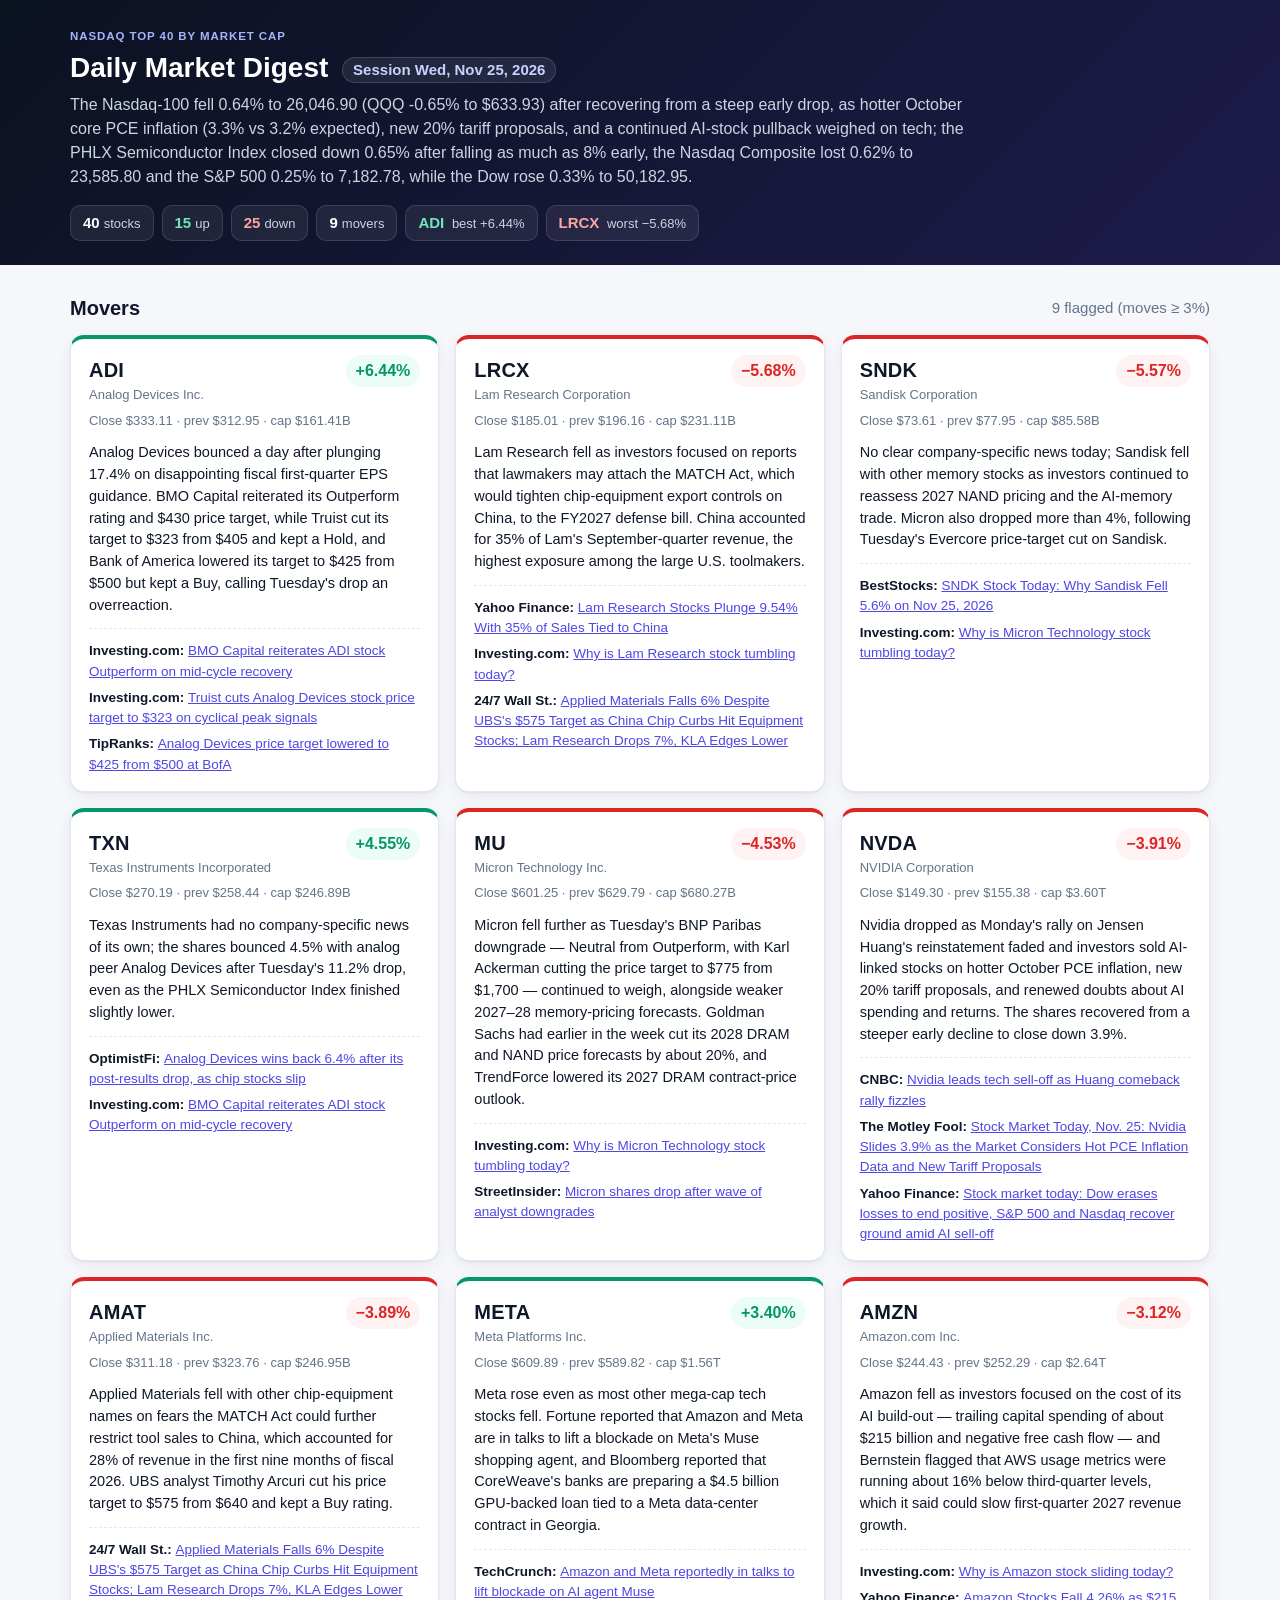
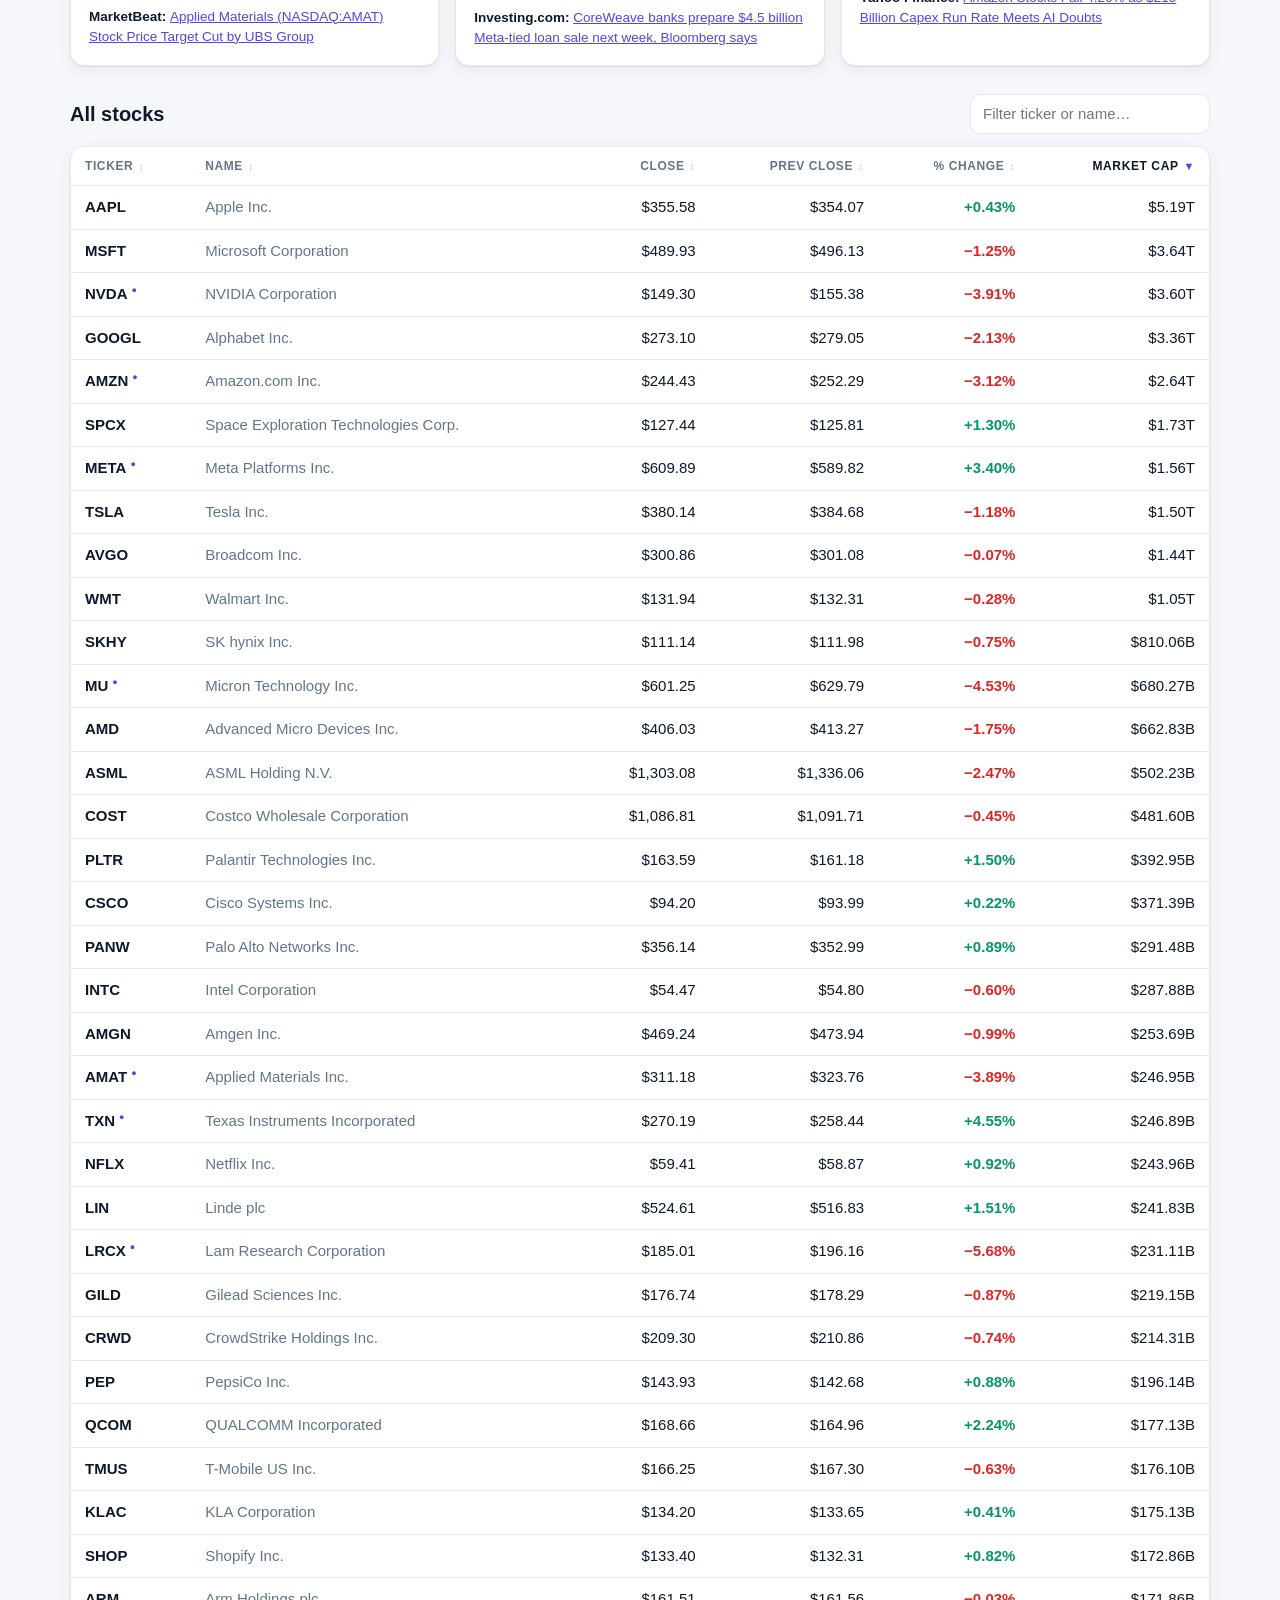
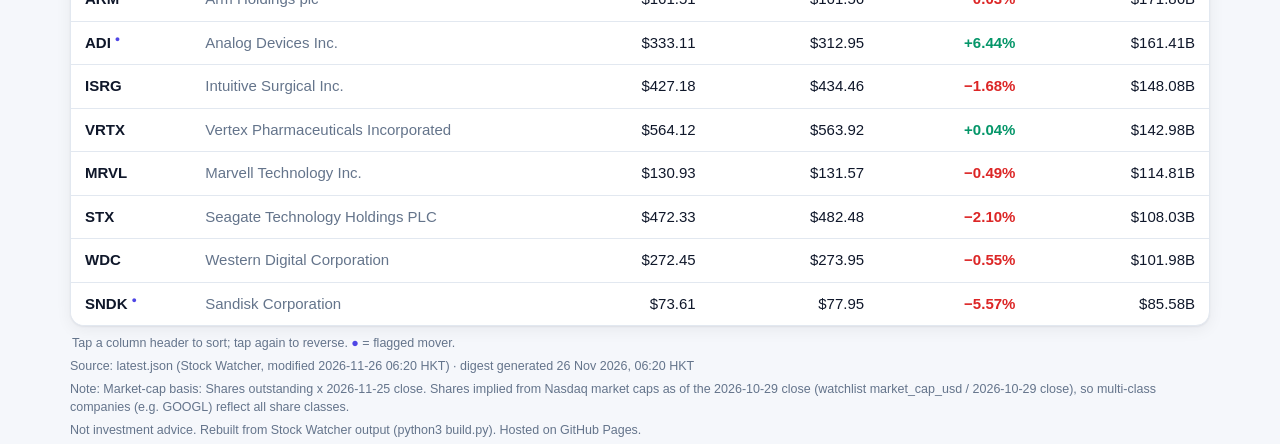
==== commit effbae5b: "Update dashboard 2026-11-26 HKT" ====
--- a/index.html
+++ b/index.html
@@ -3,7 +3,7 @@
 <head>
 <meta charset="utf-8">
 <meta name="viewport" content="width=device-width, initial-scale=1">
-<title>Nasdaq 40 Dashboard · 2026-11-24</title>
+<title>Nasdaq 40 Dashboard · 2026-11-25</title>
 <style>
 :root {
   --bg: #f5f7fb; --panel: #fff; --text: #0f172a; --muted: #64748b; --line: #e2e8f0;
@@ -158,39 +158,39 @@
 <script>
 window.DASHBOARD_DATA = {
  "is_example": false,
- "session_date": "2026-11-24",
- "market_context": "The Nasdaq-100 fell 1.99% to 26,214.17 (QQQ -1.99% to $638.10) as chip stocks reversed Monday's Nvidia-fueled rally; the PHLX Semiconductor Index dropped 7.9%, the Nasdaq Composite lost 1.48% to 23,733.54 and the S&P 500 0.50% to 7,201.09, while the Dow rose 0.85% to 50,018.70.",
- "generated_at": "2026-11-25T06:28:18+08:00",
- "source": "latest.json (Stock Watcher, modified 2026-11-25 06:28 HKT)",
+ "session_date": "2026-11-25",
+ "market_context": "The Nasdaq-100 fell 0.64% to 26,046.90 (QQQ -0.65% to $633.93) after recovering from a steep early drop, as hotter October core PCE inflation (3.3% vs 3.2% expected), new 20% tariff proposals, and a continued AI-stock pullback weighed on tech; the PHLX Semiconductor Index closed down 0.65% after falling as much as 8% early, the Nasdaq Composite lost 0.62% to 23,585.80 and the S&P 500 0.25% to 7,182.78, while the Dow rose 0.33% to 50,182.95.",
+ "generated_at": "2026-11-26T06:20:17+08:00",
+ "source": "latest.json (Stock Watcher, modified 2026-11-26 06:20 HKT)",
  "mover_threshold": 3.0,
  "notes": [
-  "Market-cap basis: Shares outstanding x 2026-11-24 close. Shares implied from Nasdaq market caps as of the 2026-10-29 close (watchlist market_cap_usd / 2026-10-29 close), so multi-class companies (e.g. GOOGL) reflect all share classes."
+  "Market-cap basis: Shares outstanding x 2026-11-25 close. Shares implied from Nasdaq market caps as of the 2026-10-29 close (watchlist market_cap_usd / 2026-10-29 close), so multi-class companies (e.g. GOOGL) reflect all share classes."
  ],
  "stocks": [
   {
    "ticker": "NVDA",
    "name": "NVIDIA Corporation",
-   "close": 155.38,
-   "prev_close": 165.05,
-   "pct_change": -5.86,
-   "market_cap": 3744658053493.0,
+   "close": 149.3,
+   "prev_close": 155.38,
+   "pct_change": -3.91,
+   "market_cap": 3598130011876.0,
    "mover": true,
-   "reason": "Nvidia gave back part of Monday's surge after its board reinstated Jensen Huang as CEO, as investors weighed ongoing scrutiny of governance and export controls and broader questions about the AI trade; the PHLX Semiconductor Index dropped 7.9%.",
+   "reason": "Nvidia dropped as Monday's rally on Jensen Huang's reinstatement faded and investors sold AI-linked stocks on hotter October PCE inflation, new 20% tariff proposals, and renewed doubts about AI spending and returns. The shares recovered from a steeper early decline to close down 3.9%.",
    "sources": [
     {
      "outlet": "CNBC",
-     "title": "Nvidia shares fall more than 5% as Huang comeback rally cools",
-     "url": "https://www.cnbc.com/2026/11/24/nvidia-stock-jensen-huang-return.html"
-    },
-    {
-     "outlet": "Reuters",
-     "title": "Nasdaq, S&P 500 slip following Monday’s Nvidia-fueled rally",
-     "url": "https://www.investing.com/news/economy-news/wall-st-futures-dip-as-chip-stocks-cool-after-nvidiafueled-rally-5047567"
-    },
-    {
-     "outlet": "Investopedia",
-     "title": "Markets News, Nov. 24, 2026: S&P 500, Nasdaq Fall After Massive Rally as Nvidia Leads AI Sell-Off",
-     "url": "https://www.investopedia.com/stock-market-today-dow-jones-s-and-p-500-nasdaq-11242026-12275797"
+     "title": "Nvidia leads tech sell-off as Huang comeback rally fizzles",
+     "url": "https://www.cnbc.com/2026/11/25/nvidia-ai-stock-tech-selloff.html"
+    },
+    {
+     "outlet": "The Motley Fool",
+     "title": "Stock Market Today, Nov. 25: Nvidia Slides 3.9% as the Market Considers Hot PCE Inflation Data and New Tariff Proposals",
+     "url": "https://www.fool.com/coverage/stock-market-today/2026/11/25/stock-market-today-nov-25-nvidia-slides-3-9-as-the-market-considers-hot-pce-inflation-data-and-new-tariff-proposals/"
+    },
+    {
+     "outlet": "Yahoo Finance",
+     "title": "Stock market today: Dow erases losses to end positive, S&P 500 and Nasdaq recover ground amid AI sell-off",
+     "url": "https://finance.yahoo.com/markets/live/stock-market-today-wednesday-november-25-dow-sp-500-nasdaq-pce-inflation-data-091428237.html"
     }
    ],
    "missing": false
@@ -198,10 +198,10 @@
   {
    "ticker": "AAPL",
    "name": "Apple Inc.",
-   "close": 354.07,
-   "prev_close": 349.08,
-   "pct_change": 1.43,
-   "market_cap": 5167361365255.0,
+   "close": 355.58,
+   "prev_close": 354.07,
+   "pct_change": 0.43,
+   "market_cap": 5189398273966.0,
    "mover": false,
    "reason": "",
    "sources": [],
@@ -210,10 +210,10 @@
   {
    "ticker": "MSFT",
    "name": "Microsoft Corporation",
-   "close": 496.13,
-   "prev_close": 492.5,
-   "pct_change": 0.74,
-   "market_cap": 3684357837541.0,
+   "close": 489.93,
+   "prev_close": 496.13,
+   "pct_change": -1.25,
+   "market_cap": 3638315341939.0,
    "mover": false,
    "reason": "",
    "sources": [],
@@ -222,10 +222,10 @@
   {
    "ticker": "GOOGL",
    "name": "Alphabet Inc.",
-   "close": 279.05,
-   "prev_close": 282.1,
-   "pct_change": -1.08,
-   "market_cap": 3430640461396.0,
+   "close": 273.1,
+   "prev_close": 279.05,
+   "pct_change": -2.13,
+   "market_cap": 3357491388394.0,
    "mover": false,
    "reason": "",
    "sources": [],
@@ -234,85 +234,80 @@
   {
    "ticker": "AMZN",
    "name": "Amazon.com Inc.",
-   "close": 252.29,
-   "prev_close": 255.39,
-   "pct_change": -1.21,
-   "market_cap": 2721279053605.0,
-   "mover": false,
-   "reason": "",
-   "sources": [],
+   "close": 244.43,
+   "prev_close": 252.29,
+   "pct_change": -3.12,
+   "market_cap": 2636498620011.0,
+   "mover": true,
+   "reason": "Amazon fell as investors focused on the cost of its AI build-out — trailing capital spending of about $215 billion and negative free cash flow — and Bernstein flagged that AWS usage metrics were running about 16% below third-quarter levels, which it said could slow first-quarter 2027 revenue growth.",
+   "sources": [
+    {
+     "outlet": "Investing.com",
+     "title": "Why is Amazon stock sliding today?",
+     "url": "https://www.investing.com/news/stock-market-news/why-is-amazon-stock-sliding-today-93CH-5051122"
+    },
+    {
+     "outlet": "Yahoo Finance",
+     "title": "Amazon Stocks Fall 4.26% as $215 Billion Capex Run Rate Meets AI Doubts",
+     "url": "https://sg.finance.yahoo.com/news/amazon-stocks-fall-4-26-154117429.html"
+    }
+   ],
    "missing": false
   },
   {
    "ticker": "SPCX",
    "name": "Space Exploration Technologies Corp.",
-   "close": 125.81,
-   "prev_close": 133.35,
-   "pct_change": -5.65,
-   "market_cap": 1708633599320.0,
-   "mover": true,
-   "reason": "SpaceX reversed Monday's gains with other AI-linked mega-caps. Before the open, Reuters reported the Financial Times' account that SpaceX and Tesla appointed five directors to guide merger talks, and Quartz summarized a New York Times report that SpaceX is leasing compute to rivals such as Anthropic while Elon Musk has worried the company could become a \"computer rental company.\"",
-   "sources": [
-    {
-     "outlet": "Reuters",
-     "title": "SpaceX, Tesla appoint five directors to guide merger talks, FT reports",
-     "url": "https://www.investing.com/news/stock-market-news/spacex-and-tesla-entrusts-five-directors-for-merger-talks-ft-reports-5047055"
-    },
-    {
-     "outlet": "Quartz",
-     "title": "Musk told SpaceX staff the company was 'failing to compete' on AI",
-     "url": "https://qz.com/musk-spacex-staff-failing-compete-ai-112426"
-    },
-    {
-     "outlet": "The Motley Fool",
-     "title": "Why SpaceX Dropped Again Today",
-     "url": "https://www.fool.com/investing/2026/11/24/why-spacex-dropped-again-today/"
-    }
-   ],
+   "close": 127.44,
+   "prev_close": 125.81,
+   "pct_change": 1.3,
+   "market_cap": 1730770799573.0,
+   "mover": false,
+   "reason": "",
+   "sources": [],
    "missing": false
   },
   {
    "ticker": "AVGO",
    "name": "Broadcom Inc.",
-   "close": 301.08,
-   "prev_close": 313.55,
-   "pct_change": -3.98,
-   "market_cap": 1437244415655.0,
-   "mover": true,
-   "reason": "Broadcom fell with other chip stocks as Monday's Nvidia-fueled rally faded and the PHLX Semiconductor Index dropped 7.9%. No clear company-specific news.",
-   "sources": [
-    {
-     "outlet": "Investopedia",
-     "title": "Markets News, Nov. 24, 2026: S&P 500, Nasdaq Fall After Massive Rally as Nvidia Leads AI Sell-Off",
-     "url": "https://www.investopedia.com/stock-market-today-dow-jones-s-and-p-500-nasdaq-11242026-12275797"
-    },
-    {
-     "outlet": "Reuters",
-     "title": "Nasdaq, S&P 500 slip following Monday’s Nvidia-fueled rally",
-     "url": "https://www.investing.com/news/economy-news/wall-st-futures-dip-as-chip-stocks-cool-after-nvidiafueled-rally-5047567"
-    }
-   ],
+   "close": 300.86,
+   "prev_close": 301.08,
+   "pct_change": -0.07,
+   "market_cap": 1436194211258.0,
+   "mover": false,
+   "reason": "",
+   "sources": [],
    "missing": false
   },
   {
    "ticker": "META",
    "name": "Meta Platforms Inc.",
-   "close": 589.82,
-   "prev_close": 597.6,
-   "pct_change": -1.3,
-   "market_cap": 1507722187415.0,
-   "mover": false,
-   "reason": "",
-   "sources": [],
+   "close": 609.89,
+   "prev_close": 589.82,
+   "pct_change": 3.4,
+   "market_cap": 1559025966481.0,
+   "mover": true,
+   "reason": "Meta rose even as most other mega-cap tech stocks fell. Fortune reported that Amazon and Meta are in talks to lift a blockade on Meta's Muse shopping agent, and Bloomberg reported that CoreWeave's banks are preparing a $4.5 billion GPU-backed loan tied to a Meta data-center contract in Georgia.",
+   "sources": [
+    {
+     "outlet": "TechCrunch",
+     "title": "Amazon and Meta reportedly in talks to lift blockade on AI agent Muse",
+     "url": "https://techcrunch.com/2026/11/25/amazon-and-meta-reportedly-in-talks-to-lift-blockade-on-ai-agent-muse/"
+    },
+    {
+     "outlet": "Investing.com",
+     "title": "CoreWeave banks prepare $4.5 billion Meta-tied loan sale next week, Bloomberg says",
+     "url": "https://www.investing.com/news/stock-market-news/coreweave-banks-prepare-45-billion-metatied-loan-sale-next-week-bloomberg-says-5051311"
+    }
+   ],
    "missing": false
   },
   {
    "ticker": "TSLA",
    "name": "Tesla Inc.",
-   "close": 384.68,
-   "prev_close": 385.46,
-   "pct_change": -0.2,
-   "market_cap": 1520546943740.0,
+   "close": 380.14,
+   "prev_close": 384.68,
+   "pct_change": -1.18,
+   "market_cap": 1502601508975.0,
    "mover": false,
    "reason": "",
    "sources": [],
@@ -321,45 +316,34 @@
   {
    "ticker": "SKHY",
    "name": "SK hynix Inc.",
-   "close": 111.98,
-   "prev_close": 124.28,
-   "pct_change": -9.9,
-   "market_cap": 816183629808.0,
-   "mover": true,
-   "reason": "SK hynix's U.S.-traded shares fell with other memory and AI-chip names as Monday's Nvidia-led rebound reversed and the PHLX Semiconductor Index dropped 7.9%; memory peers Micron and Sandisk also fell about 11%. No clear company-specific news.",
-   "sources": [
-    {
-     "outlet": "Investopedia",
-     "title": "Markets News, Nov. 24, 2026: S&P 500, Nasdaq Fall After Massive Rally as Nvidia Leads AI Sell-Off",
-     "url": "https://www.investopedia.com/stock-market-today-dow-jones-s-and-p-500-nasdaq-11242026-12275797"
-    },
-    {
-     "outlet": "Reuters",
-     "title": "Nasdaq, S&P 500 slip following Monday’s Nvidia-fueled rally",
-     "url": "https://www.investing.com/news/economy-news/wall-st-futures-dip-as-chip-stocks-cool-after-nvidiafueled-rally-5047567"
-    }
-   ],
+   "close": 111.14,
+   "prev_close": 111.98,
+   "pct_change": -0.75,
+   "market_cap": 810061130553.0,
+   "mover": false,
+   "reason": "",
+   "sources": [],
    "missing": false
   },
   {
    "ticker": "MU",
    "name": "Micron Technology Inc.",
-   "close": 629.79,
-   "prev_close": 707.7,
-   "pct_change": -11.01,
-   "market_cap": 712558984929.0,
+   "close": 601.25,
+   "prev_close": 629.79,
+   "pct_change": -4.53,
+   "market_cap": 680268191994.0,
    "mover": true,
-   "reason": "Micron dropped with other memory and AI-chip stocks after BNP Paribas analyst Karl Ackerman downgraded the shares to Neutral from Outperform and cut his price target to $775 from $1,700, warning that the risk of a memory oversupply is mounting and that DRAM and NAND supply-demand could approach parity from mid-2027.",
+   "reason": "Micron fell further as Tuesday's BNP Paribas downgrade — Neutral from Outperform, with Karl Ackerman cutting the price target to $775 from $1,700 — continued to weigh, alongside weaker 2027–28 memory-pricing forecasts. Goldman Sachs had earlier in the week cut its 2028 DRAM and NAND price forecasts by about 20%, and TrendForce lowered its 2027 DRAM contract-price outlook.",
    "sources": [
     {
-     "outlet": "MarketWatch",
-     "title": "Micron’s stock falls as an analyst warns about a future supply glut",
-     "url": "https://www.marketwatch.com/story/microns-stock-falls-as-an-analyst-warns-about-a-future-supply-glut-f7fbeefb"
-    },
-    {
      "outlet": "Investing.com",
-     "title": "BNP Paribas cuts Micron rating on risks to 2028 hyperscaler capacity plans",
-     "url": "https://www.investing.com/news/stock-market-news/bnp-paribas-cuts-micron-rating-on-risks-to-2028-hyperscaler-capacity-plans-5048466"
+     "title": "Why is Micron Technology stock tumbling today?",
+     "url": "https://www.investing.com/news/stock-market-news/why-is-micron-technology-stock-tumbling-today-93CH-5051081"
+    },
+    {
+     "outlet": "StreetInsider",
+     "title": "Micron shares drop after wave of analyst downgrades",
+     "url": "https://www.streetinsider.com/Investing/Micron+shares+drop+after+wave+of+analyst+downgrades/27399730.html"
     }
    ],
    "missing": false
@@ -367,10 +351,10 @@
   {
    "ticker": "WMT",
    "name": "Walmart Inc.",
-   "close": 132.31,
-   "prev_close": 129.58,
-   "pct_change": 2.11,
-   "market_cap": 1049713945777.0,
+   "close": 131.94,
+   "prev_close": 132.31,
+   "pct_change": -0.28,
+   "market_cap": 1046778498407.0,
    "mover": false,
    "reason": "",
    "sources": [],
@@ -379,79 +363,46 @@
   {
    "ticker": "AMD",
    "name": "Advanced Micro Devices Inc.",
-   "close": 413.27,
-   "prev_close": 453.46,
-   "pct_change": -8.86,
-   "market_cap": 674652963028.0,
-   "mover": true,
-   "reason": "AMD fell with other chip stocks as Monday's Nvidia-fueled rally faded and investors revisited concerns about AI-infrastructure spending; the PHLX Semiconductor Index dropped 7.9%. No clear company-specific news today.",
-   "sources": [
-    {
-     "outlet": "CNBC",
-     "title": "Nvidia shares fall more than 5% as Huang comeback rally cools",
-     "url": "https://www.cnbc.com/2026/11/24/nvidia-stock-jensen-huang-return.html"
-    },
-    {
-     "outlet": "Investopedia",
-     "title": "Markets News, Nov. 24, 2026: S&P 500, Nasdaq Fall After Massive Rally as Nvidia Leads AI Sell-Off",
-     "url": "https://www.investopedia.com/stock-market-today-dow-jones-s-and-p-500-nasdaq-11242026-12275797"
-    }
-   ],
+   "close": 406.03,
+   "prev_close": 413.27,
+   "pct_change": -1.75,
+   "market_cap": 662833859310.0,
+   "mover": false,
+   "reason": "",
+   "sources": [],
    "missing": false
   },
   {
    "ticker": "ASML",
    "name": "ASML Holding N.V.",
-   "close": 1336.06,
-   "prev_close": 1383.78,
-   "pct_change": -3.45,
-   "market_cap": 514941163088.0,
-   "mover": true,
-   "reason": "ASML fell with other semiconductor-equipment and chip names as the PHLX Semiconductor Index dropped 7.9%, reversing part of Monday's Nvidia-led rebound. No clear company-specific news.",
-   "sources": [
-    {
-     "outlet": "Reuters",
-     "title": "Nasdaq, S&P 500 slip following Monday’s Nvidia-fueled rally",
-     "url": "https://www.investing.com/news/economy-news/wall-st-futures-dip-as-chip-stocks-cool-after-nvidiafueled-rally-5047567"
-    },
-    {
-     "outlet": "Investor's Business Daily",
-     "title": "Nvidia, Chip Stocks Fall On Data Center Spending Fears",
-     "url": "https://www.investors.com/news/technology/chip-stocks-fall-data-center-spending-fears/"
-    }
-   ],
+   "close": 1303.08,
+   "prev_close": 1336.06,
+   "pct_change": -2.47,
+   "market_cap": 502230048606.0,
+   "mover": false,
+   "reason": "",
+   "sources": [],
    "missing": false
   },
   {
    "ticker": "INTC",
    "name": "Intel Corporation",
-   "close": 54.8,
-   "prev_close": 59.66,
-   "pct_change": -8.15,
-   "market_cap": 289621806131.0,
-   "mover": true,
-   "reason": "Intel fell with other chip stocks as Monday's Nvidia-fueled rally faded and the PHLX Semiconductor Index dropped 7.9%. No clear company-specific news today.",
-   "sources": [
-    {
-     "outlet": "Investopedia",
-     "title": "Markets News, Nov. 24, 2026: S&P 500, Nasdaq Fall After Massive Rally as Nvidia Leads AI Sell-Off",
-     "url": "https://www.investopedia.com/stock-market-today-dow-jones-s-and-p-500-nasdaq-11242026-12275797"
-    },
-    {
-     "outlet": "Reuters",
-     "title": "Nasdaq, S&P 500 slip following Monday’s Nvidia-fueled rally",
-     "url": "https://www.investing.com/news/economy-news/wall-st-futures-dip-as-chip-stocks-cool-after-nvidiafueled-rally-5047567"
-    }
-   ],
+   "close": 54.47,
+   "prev_close": 54.8,
+   "pct_change": -0.6,
+   "market_cap": 287877743670.0,
+   "mover": false,
+   "reason": "",
+   "sources": [],
    "missing": false
   },
   {
    "ticker": "PLTR",
    "name": "Palantir Technologies Inc.",
-   "close": 161.18,
-   "prev_close": 159.36,
-   "pct_change": 1.14,
-   "market_cap": 387162965923.0,
+   "close": 163.59,
+   "prev_close": 161.18,
+   "pct_change": 1.5,
+   "market_cap": 392951923660.0,
    "mover": false,
    "reason": "",
    "sources": [],
@@ -460,10 +411,10 @@
   {
    "ticker": "COST",
    "name": "Costco Wholesale Corporation",
-   "close": 1091.71,
-   "prev_close": 1097.91,
-   "pct_change": -0.56,
-   "market_cap": 483768715987.0,
+   "close": 1086.81,
+   "prev_close": 1091.71,
+   "pct_change": -0.45,
+   "market_cap": 481597425489.0,
    "mover": false,
    "reason": "",
    "sources": [],
@@ -472,10 +423,10 @@
   {
    "ticker": "CSCO",
    "name": "Cisco Systems Inc.",
-   "close": 93.99,
-   "prev_close": 96.8,
-   "pct_change": -2.9,
-   "market_cap": 370563744268.0,
+   "close": 94.2,
+   "prev_close": 93.99,
+   "pct_change": 0.22,
+   "market_cap": 371391683930.0,
    "mover": false,
    "reason": "",
    "sources": [],
@@ -484,22 +435,22 @@
   {
    "ticker": "AMAT",
    "name": "Applied Materials Inc.",
-   "close": 323.76,
-   "prev_close": 346.87,
-   "pct_change": -6.66,
-   "market_cap": 256935113664.0,
+   "close": 311.18,
+   "prev_close": 323.76,
+   "pct_change": -3.89,
+   "market_cap": 246951644355.0,
    "mover": true,
-   "reason": "Applied Materials fell with other semiconductor-equipment and chip names as the PHLX Semiconductor Index dropped 7.9%, reversing part of Monday's Nvidia-led rebound. No clear company-specific news.",
+   "reason": "Applied Materials fell with other chip-equipment names on fears the MATCH Act could further restrict tool sales to China, which accounted for 28% of revenue in the first nine months of fiscal 2026. UBS analyst Timothy Arcuri cut his price target to $575 from $640 and kept a Buy rating.",
    "sources": [
     {
-     "outlet": "Reuters",
-     "title": "Nasdaq, S&P 500 slip following Monday’s Nvidia-fueled rally",
-     "url": "https://www.investing.com/news/economy-news/wall-st-futures-dip-as-chip-stocks-cool-after-nvidiafueled-rally-5047567"
-    },
-    {
-     "outlet": "Investor's Business Daily",
-     "title": "Nvidia, Chip Stocks Fall On Data Center Spending Fears",
-     "url": "https://www.investors.com/news/technology/chip-stocks-fall-data-center-spending-fears/"
+     "outlet": "24/7 Wall St.",
+     "title": "Applied Materials Falls 6% Despite UBS's $575 Target as China Chip Curbs Hit Equipment Stocks; Lam Research Drops 7%, KLA Edges Lower",
+     "url": "https://247wallst.com/investing/2026/11/25/applied-materials-falls-6-despite-ubss-575-target-as-china-chip-curbs-hit-equipment-stocks-lam-research-drops-7-kla-edges-lower/"
+    },
+    {
+     "outlet": "MarketBeat",
+     "title": "Applied Materials (NASDAQ:AMAT) Stock Price Target Cut by UBS Group",
+     "url": "https://www.marketbeat.com/instant-alerts/analyst-applied-materials-nasdaq-amat-stock-price-target-cut-by-ubs-group-2026-11-25/"
     }
    ],
    "missing": false
@@ -507,22 +458,27 @@
   {
    "ticker": "LRCX",
    "name": "Lam Research Corporation",
-   "close": 196.16,
-   "prev_close": 209.76,
-   "pct_change": -6.48,
-   "market_cap": 245037388523.0,
+   "close": 185.01,
+   "prev_close": 196.16,
+   "pct_change": -5.68,
+   "market_cap": 231109120403.0,
    "mover": true,
-   "reason": "Lam Research fell with other semiconductor-equipment and chip names as the PHLX Semiconductor Index dropped 7.9%, reversing part of Monday's Nvidia-led rebound. No clear company-specific news.",
+   "reason": "Lam Research fell as investors focused on reports that lawmakers may attach the MATCH Act, which would tighten chip-equipment export controls on China, to the FY2027 defense bill. China accounted for 35% of Lam's September-quarter revenue, the highest exposure among the large U.S. toolmakers.",
    "sources": [
     {
-     "outlet": "Reuters",
-     "title": "Nasdaq, S&P 500 slip following Monday’s Nvidia-fueled rally",
-     "url": "https://www.investing.com/news/economy-news/wall-st-futures-dip-as-chip-stocks-cool-after-nvidiafueled-rally-5047567"
-    },
-    {
-     "outlet": "Investor's Business Daily",
-     "title": "Nvidia, Chip Stocks Fall On Data Center Spending Fears",
-     "url": "https://www.investors.com/news/technology/chip-stocks-fall-data-center-spending-fears/"
+     "outlet": "Yahoo Finance",
+     "title": "Lam Research Stocks Plunge 9.54% With 35% of Sales Tied to China",
+     "url": "https://finance.yahoo.com/markets/stocks/articles/lam-research-stocks-plunge-9-173756556.html"
+    },
+    {
+     "outlet": "Investing.com",
+     "title": "Why is Lam Research stock tumbling today?",
+     "url": "https://www.investing.com/news/stock-market-news/why-is-lam-research-stock-tumbling-today-93CH-5051152"
+    },
+    {
+     "outlet": "24/7 Wall St.",
+     "title": "Applied Materials Falls 6% Despite UBS's $575 Target as China Chip Curbs Hit Equipment Stocks; Lam Research Drops 7%, KLA Edges Lower",
+     "url": "https://247wallst.com/investing/2026/11/25/applied-materials-falls-6-despite-ubss-575-target-as-china-chip-curbs-hit-equipment-stocks-lam-research-drops-7-kla-edges-lower/"
     }
    ],
    "missing": false
@@ -530,10 +486,10 @@
   {
    "ticker": "PANW",
    "name": "Palo Alto Networks Inc.",
-   "close": 352.99,
-   "prev_close": 353.43,
-   "pct_change": -0.12,
-   "market_cap": 288902220552.0,
+   "close": 356.14,
+   "prev_close": 352.99,
+   "pct_change": 0.89,
+   "market_cap": 291480336287.0,
    "mover": false,
    "reason": "",
    "sources": [],
@@ -542,27 +498,22 @@
   {
    "ticker": "TXN",
    "name": "Texas Instruments Incorporated",
-   "close": 258.44,
-   "prev_close": 291.19,
-   "pct_change": -11.25,
-   "market_cap": 236154800856.0,
+   "close": 270.19,
+   "prev_close": 258.44,
+   "pct_change": 4.55,
+   "market_cap": 246891601985.0,
    "mover": true,
-   "reason": "Texas Instruments had no earnings of its own today; the shares fell with other analog and chip names after rival Analog Devices issued a disappointing first-quarter outlook, reversing Monday's jump that followed a Cantor Fitzgerald upgrade. The PHLX Semiconductor Index dropped 7.9%.",
+   "reason": "Texas Instruments had no company-specific news of its own; the shares bounced 4.5% with analog peer Analog Devices after Tuesday's 11.2% drop, even as the PHLX Semiconductor Index finished slightly lower.",
    "sources": [
     {
-     "outlet": "Yahoo Finance",
-     "title": "Texas Instruments (TXN) Stock Is Down 8.1% Today: Chip Sector Sell-Off",
-     "url": "https://uk.finance.yahoo.com/news/texas-instruments-txn-stock-down-153245668.html"
-    },
-    {
-     "outlet": "Analog Devices IR",
-     "title": "Analog Devices Reports Record Fourth Quarter and Fiscal 2026 Financial Results",
-     "url": "https://investor.analog.com/news-releases/news-release-details/analog-devices-reports-record-fourth-quarter-and-fiscal-2026/"
-    },
-    {
-     "outlet": "Reuters",
-     "title": "Nasdaq, S&P 500 slip following Monday’s Nvidia-fueled rally",
-     "url": "https://www.investing.com/news/economy-news/wall-st-futures-dip-as-chip-stocks-cool-after-nvidiafueled-rally-5047567"
+     "outlet": "OptimistFi",
+     "title": "Analog Devices wins back 6.4% after its post-results drop, as chip stocks slip",
+     "url": "https://optimistfi.com/research/analog-devices-wins-back-6-4-after-its-post-results-drop-as-chip-stocks-slip"
+    },
+    {
+     "outlet": "Investing.com",
+     "title": "BMO Capital reiterates ADI stock Outperform on mid-cycle recovery",
+     "url": "https://www.investing.com/news/analyst-ratings/bmo-capital-reiterates-adi-stock-outperform-on-midcycle-recovery-93CH-5051065"
     }
    ],
    "missing": false
@@ -570,10 +521,10 @@
   {
    "ticker": "CRWD",
    "name": "CrowdStrike Holdings Inc.",
-   "close": 210.86,
-   "prev_close": 208.97,
-   "pct_change": 0.9,
-   "market_cap": 215906906455.0,
+   "close": 209.3,
+   "prev_close": 210.86,
+   "pct_change": -0.74,
+   "market_cap": 214309570564.0,
    "mover": false,
    "reason": "",
    "sources": [],
@@ -582,10 +533,10 @@
   {
    "ticker": "NFLX",
    "name": "Netflix Inc.",
-   "close": 58.87,
-   "prev_close": 58.1,
-   "pct_change": 1.33,
-   "market_cap": 241739404496.0,
+   "close": 59.41,
+   "prev_close": 58.87,
+   "pct_change": 0.92,
+   "market_cap": 243956824270.0,
    "mover": false,
    "reason": "",
    "sources": [],
@@ -594,61 +545,34 @@
   {
    "ticker": "AMGN",
    "name": "Amgen Inc.",
-   "close": 473.93,
-   "prev_close": 449.04,
-   "pct_change": 5.54,
-   "market_cap": 256224421860.0,
-   "mover": true,
-   "reason": "Amgen announced a settlement with Bristol-Myers Squibb and Ono that clears a path to launch ABP 206, its biosimilar to Opdivo (nivolumab), in the U.S. on October 1, 2028, subject to FDA approval. CICC also initiated coverage with an Outperform rating and a $550 price target, and healthcare led S&P 500 sectors.",
-   "sources": [
-    {
-     "outlet": "Amgen IR",
-     "title": "Amgen Secures Pathway for U.S. Launch of Biosimilar to Opdivo Following Settlement Agreement",
-     "url": "https://investors.amgen.com/news-releases/news-release-details/amgen-secures-pathway-us-launch-biosimilar-opdivor-following/"
-    },
-    {
-     "outlet": "MarketBeat",
-     "title": "CICC Research Initiates Coverage on Amgen (NASDAQ:AMGN)",
-     "url": "https://www.marketbeat.com/instant-alerts/analyst-cicc-research-initiates-coverage-on-amgen-nasdaq-amgn-2026-11-24/"
-    },
-    {
-     "outlet": "Reuters",
-     "title": "Nasdaq, S&P 500 slip following Monday’s Nvidia-fueled rally",
-     "url": "https://www.investing.com/news/economy-news/wall-st-futures-dip-as-chip-stocks-cool-after-nvidiafueled-rally-5047567"
-    }
-   ],
+   "close": 469.24,
+   "prev_close": 473.94,
+   "pct_change": -0.99,
+   "market_cap": 253686150698.0,
+   "mover": false,
+   "reason": "",
+   "sources": [],
    "missing": false
   },
   {
    "ticker": "ARM",
    "name": "Arm Holdings plc",
-   "close": 161.56,
-   "prev_close": 176.67,
-   "pct_change": -8.55,
-   "market_cap": 171908760705.0,
-   "mover": true,
-   "reason": "Arm fell with other chip stocks as Monday's Nvidia-fueled rally faded; CNBC listed it among the session's steep semiconductor declines, and the PHLX Semiconductor Index dropped 7.9%. No clear company-specific news.",
-   "sources": [
-    {
-     "outlet": "CNBC",
-     "title": "Nvidia shares fall more than 5% as Huang comeback rally cools",
-     "url": "https://www.cnbc.com/2026/11/24/nvidia-stock-jensen-huang-return.html"
-    },
-    {
-     "outlet": "Reuters",
-     "title": "Nasdaq, S&P 500 slip following Monday’s Nvidia-fueled rally",
-     "url": "https://www.investing.com/news/economy-news/wall-st-futures-dip-as-chip-stocks-cool-after-nvidiafueled-rally-5047567"
-    }
-   ],
+   "close": 161.51,
+   "prev_close": 161.56,
+   "pct_change": -0.03,
+   "market_cap": 171855554696.0,
+   "mover": false,
+   "reason": "",
+   "sources": [],
    "missing": false
   },
   {
    "ticker": "LIN",
    "name": "Linde plc",
-   "close": 516.83,
-   "prev_close": 517.0,
-   "pct_change": -0.03,
-   "market_cap": 238248388411.0,
+   "close": 524.61,
+   "prev_close": 516.83,
+   "pct_change": 1.51,
+   "market_cap": 241834799492.0,
    "mover": false,
    "reason": "",
    "sources": [],
@@ -657,33 +581,22 @@
   {
    "ticker": "KLAC",
    "name": "KLA Corporation",
-   "close": 133.65,
-   "prev_close": 145.85,
-   "pct_change": -8.36,
-   "market_cap": 174414117321.0,
-   "mover": true,
-   "reason": "KLA fell with other semiconductor-equipment and chip names as the PHLX Semiconductor Index dropped 7.9%, reversing part of Monday's Nvidia-led rebound. No clear company-specific news.",
-   "sources": [
-    {
-     "outlet": "Reuters",
-     "title": "Nasdaq, S&P 500 slip following Monday’s Nvidia-fueled rally",
-     "url": "https://www.investing.com/news/economy-news/wall-st-futures-dip-as-chip-stocks-cool-after-nvidiafueled-rally-5047567"
-    },
-    {
-     "outlet": "Investor's Business Daily",
-     "title": "Nvidia, Chip Stocks Fall On Data Center Spending Fears",
-     "url": "https://www.investors.com/news/technology/chip-stocks-fall-data-center-spending-fears/"
-    }
-   ],
+   "close": 134.2,
+   "prev_close": 133.65,
+   "pct_change": 0.41,
+   "market_cap": 175131874905.0,
+   "mover": false,
+   "reason": "",
+   "sources": [],
    "missing": false
   },
   {
    "ticker": "SHOP",
    "name": "Shopify Inc.",
-   "close": 132.31,
-   "prev_close": 134.3,
-   "pct_change": -1.48,
-   "market_cap": 171448754181.0,
+   "close": 133.4,
+   "prev_close": 132.31,
+   "pct_change": 0.82,
+   "market_cap": 172861183458.0,
    "mover": false,
    "reason": "",
    "sources": [],
@@ -692,27 +605,27 @@
   {
    "ticker": "ADI",
    "name": "Analog Devices Inc.",
-   "close": 312.95,
-   "prev_close": 378.75,
-   "pct_change": -17.37,
-   "market_cap": 151644768614.0,
+   "close": 333.11,
+   "prev_close": 312.95,
+   "pct_change": 6.44,
+   "market_cap": 161411184997.0,
    "mover": true,
-   "reason": "Analog Devices reported record fiscal fourth-quarter results before the open that beat estimates (adjusted EPS $4.06 vs $3.89 expected, revenue $4.37 billion vs $4.32 billion) but guided first-quarter fiscal 2027 adjusted EPS to $3.82 ± $0.20, which Yahoo Finance said was below Bloomberg consensus; the shares led the S&P 500 lower.",
+   "reason": "Analog Devices bounced a day after plunging 17.4% on disappointing fiscal first-quarter EPS guidance. BMO Capital reiterated its Outperform rating and $430 price target, while Truist cut its target to $323 from $405 and kept a Hold, and Bank of America lowered its target to $425 from $500 but kept a Buy, calling Tuesday's drop an overreaction.",
    "sources": [
     {
-     "outlet": "Analog Devices IR",
-     "title": "Analog Devices Reports Record Fourth Quarter and Fiscal 2026 Financial Results",
-     "url": "https://investor.analog.com/news-releases/news-release-details/analog-devices-reports-record-fourth-quarter-and-fiscal-2026/"
-    },
-    {
-     "outlet": "Yahoo Finance",
-     "title": "Analog Devices Shares Fall as First-Quarter Earnings Guidance Misses Expectations",
-     "url": "https://finance.yahoo.com/markets/stocks/articles/analog-devices-shares-fall-first-141723564.html"
-    },
-    {
-     "outlet": "X (@ADI_News)",
-     "title": "Analog Devices reports record fourth quarter and fiscal 2026 financial results, with $15.2 billion in total revenue.",
-     "url": "https://x.com/ADI_News/status/2125242801654739012"
+     "outlet": "Investing.com",
+     "title": "BMO Capital reiterates ADI stock Outperform on mid-cycle recovery",
+     "url": "https://www.investing.com/news/analyst-ratings/bmo-capital-reiterates-adi-stock-outperform-on-midcycle-recovery-93CH-5051065"
+    },
+    {
+     "outlet": "Investing.com",
+     "title": "Truist cuts Analog Devices stock price target to $323 on cyclical peak signals",
+     "url": "https://www.investing.com/news/analyst-ratings/truist-cuts-analog-devices-stock-price-target-to-323-on-cyclical-peak-signals-93CH-5050894"
+    },
+    {
+     "outlet": "TipRanks",
+     "title": "Analog Devices price target lowered to $425 from $500 at BofA",
+     "url": "https://www.tipranks.com/news/the-fly/analog-devices-price-target-lowered-to-425-from-500-at-bofa-thefly-news"
     }
    ],
    "missing": false
@@ -720,33 +633,22 @@
   {
    "ticker": "GILD",
    "name": "Gilead Sciences Inc.",
-   "close": 178.29,
-   "prev_close": 170.59,
-   "pct_change": 4.51,
-   "market_cap": 221071595446.0,
-   "mover": true,
-   "reason": "No clear company-specific news today; Gilead rose with other large-cap healthcare names as that sector led S&P 500 gainers, a day after CMS announced a 37% Medicare price cut on Biktarvy effective 2028.",
-   "sources": [
-    {
-     "outlet": "Reuters",
-     "title": "Nasdaq, S&P 500 slip following Monday’s Nvidia-fueled rally",
-     "url": "https://www.investing.com/news/economy-news/wall-st-futures-dip-as-chip-stocks-cool-after-nvidiafueled-rally-5047567"
-    },
-    {
-     "outlet": "Reuters",
-     "title": "US Medicare says price cuts on 13 more drugs will reduce spending by 45%",
-     "url": "https://www.investing.com/news/stock-market-news/us-medicare-says-price-cuts-on-13-more-drugs-will-reduce-spending-by-45-5046673"
-    }
-   ],
+   "close": 176.74,
+   "prev_close": 178.29,
+   "pct_change": -0.87,
+   "market_cap": 219149680099.0,
+   "mover": false,
+   "reason": "",
+   "sources": [],
    "missing": false
   },
   {
    "ticker": "QCOM",
    "name": "QUALCOMM Incorporated",
-   "close": 164.96,
-   "prev_close": 165.38,
-   "pct_change": -0.25,
-   "market_cap": 173246591238.0,
+   "close": 168.66,
+   "prev_close": 164.96,
+   "pct_change": 2.24,
+   "market_cap": 177132453464.0,
    "mover": false,
    "reason": "",
    "sources": [],
@@ -755,22 +657,22 @@
   {
    "ticker": "SNDK",
    "name": "Sandisk Corporation",
-   "close": 77.95,
-   "prev_close": 87.71,
-   "pct_change": -11.13,
-   "market_cap": 90626335620.0,
+   "close": 73.61,
+   "prev_close": 77.95,
+   "pct_change": -5.57,
+   "market_cap": 85580562944.0,
    "mover": true,
-   "reason": "Sandisk fell with other memory names after Evercore ISI analyst Amit Daryanani kept an Outperform rating but cut his split-adjusted price target to $175 from $200, citing the AI-infrastructure selloff and a sharper focus on pricing dynamics and downside risks.",
+   "reason": "No clear company-specific news today; Sandisk fell with other memory stocks as investors continued to reassess 2027 NAND pricing and the AI-memory trade. Micron also dropped more than 4%, following Tuesday's Evercore price-target cut on Sandisk.",
    "sources": [
     {
-     "outlet": "TipRanks",
-     "title": "SanDisk price target lowered to $175 from $200 at Evercore ISI",
-     "url": "https://www.tipranks.com/news/the-fly/sandisk-price-target-lowered-to-175-from-200-at-evercore-isi-thefly-news"
-    },
-    {
-     "outlet": "The Motley Fool",
-     "title": "Why Sandisk Stock Plunged Today",
-     "url": "https://www.fool.com/investing/2026/11/24/why-sandisk-stock-plunged-today/"
+     "outlet": "BestStocks",
+     "title": "SNDK Stock Today: Why Sandisk Fell 5.6% on Nov 25, 2026",
+     "url": "https://beststocks.com/stocks/sndk/what-changed"
+    },
+    {
+     "outlet": "Investing.com",
+     "title": "Why is Micron Technology stock tumbling today?",
+     "url": "https://www.investing.com/news/stock-market-news/why-is-micron-technology-stock-tumbling-today-93CH-5051081"
     }
    ],
    "missing": false
@@ -778,33 +680,22 @@
   {
    "ticker": "MRVL",
    "name": "Marvell Technology Inc.",
-   "close": 131.57,
-   "prev_close": 144.74,
-   "pct_change": -9.1,
-   "market_cap": 115373741358.0,
-   "mover": true,
-   "reason": "Marvell fell with the semiconductor selloff after Monday's Nvidia-fueled rally; the PHLX Semiconductor Index dropped 7.9%. No clear company-specific news today.",
-   "sources": [
-    {
-     "outlet": "CNBC",
-     "title": "Nvidia shares fall more than 5% as Huang comeback rally cools",
-     "url": "https://www.cnbc.com/2026/11/24/nvidia-stock-jensen-huang-return.html"
-    },
-    {
-     "outlet": "Investopedia",
-     "title": "Markets News, Nov. 24, 2026: S&P 500, Nasdaq Fall After Massive Rally as Nvidia Leads AI Sell-Off",
-     "url": "https://www.investopedia.com/stock-market-today-dow-jones-s-and-p-500-nasdaq-11242026-12275797"
-    }
-   ],
+   "close": 130.93,
+   "prev_close": 131.57,
+   "pct_change": -0.49,
+   "market_cap": 114812512503.0,
+   "mover": false,
+   "reason": "",
+   "sources": [],
    "missing": false
   },
   {
    "ticker": "PEP",
    "name": "PepsiCo Inc.",
-   "close": 142.68,
-   "prev_close": 140.21,
-   "pct_change": 1.76,
-   "market_cap": 194435898783.0,
+   "close": 143.93,
+   "prev_close": 142.68,
+   "pct_change": 0.88,
+   "market_cap": 196139325234.0,
    "mover": false,
    "reason": "",
    "sources": [],
@@ -813,33 +704,22 @@
   {
    "ticker": "STX",
    "name": "Seagate Technology Holdings PLC",
-   "close": 482.48,
-   "prev_close": 520.1,
-   "pct_change": -7.23,
-   "market_cap": 110352133615.0,
-   "mover": true,
-   "reason": "Seagate fell with other memory and storage names as investors faded Monday's AI-chip rebound; the PHLX Semiconductor Index dropped 7.9% and the Roundhill Memory ETF lost about 9%. No clear company-specific news.",
-   "sources": [
-    {
-     "outlet": "Investopedia",
-     "title": "Markets News, Nov. 24, 2026: S&P 500, Nasdaq Fall After Massive Rally as Nvidia Leads AI Sell-Off",
-     "url": "https://www.investopedia.com/stock-market-today-dow-jones-s-and-p-500-nasdaq-11242026-12275797"
-    },
-    {
-     "outlet": "Reuters",
-     "title": "Nasdaq, S&P 500 slip following Monday’s Nvidia-fueled rally",
-     "url": "https://www.investing.com/news/economy-news/wall-st-futures-dip-as-chip-stocks-cool-after-nvidiafueled-rally-5047567"
-    }
-   ],
+   "close": 472.33,
+   "prev_close": 482.48,
+   "pct_change": -2.1,
+   "market_cap": 108030634641.0,
+   "mover": false,
+   "reason": "",
+   "sources": [],
    "missing": false
   },
   {
    "ticker": "TMUS",
    "name": "T-Mobile US Inc.",
-   "close": 167.3,
-   "prev_close": 166.36,
-   "pct_change": 0.57,
-   "market_cap": 177216312439.0,
+   "close": 166.25,
+   "prev_close": 167.3,
+   "pct_change": -0.63,
+   "market_cap": 176104072957.0,
    "mover": false,
    "reason": "",
    "sources": [],
@@ -848,60 +728,37 @@
   {
    "ticker": "ISRG",
    "name": "Intuitive Surgical Inc.",
-   "close": 434.46,
-   "prev_close": 416.23,
-   "pct_change": 4.38,
-   "market_cap": 150602823483.0,
-   "mover": true,
-   "reason": "No clear company-specific news today; Intuitive Surgical rose with other large-cap healthcare names as that sector led S&P 500 gainers while technology stocks sold off.",
-   "sources": [
-    {
-     "outlet": "Reuters",
-     "title": "Nasdaq, S&P 500 slip following Monday’s Nvidia-fueled rally",
-     "url": "https://www.investing.com/news/economy-news/wall-st-futures-dip-as-chip-stocks-cool-after-nvidiafueled-rally-5047567"
-    }
-   ],
+   "close": 427.18,
+   "prev_close": 434.46,
+   "pct_change": -1.68,
+   "market_cap": 148079257694.0,
+   "mover": false,
+   "reason": "",
+   "sources": [],
    "missing": false
   },
   {
    "ticker": "WDC",
    "name": "Western Digital Corporation",
-   "close": 273.95,
-   "prev_close": 297.25,
-   "pct_change": -7.84,
-   "market_cap": 102545863162.0,
-   "mover": true,
-   "reason": "Western Digital fell with other memory and storage names as investors faded Monday's AI-chip rebound; the PHLX Semiconductor Index dropped 7.9% and the Roundhill Memory ETF lost about 9%. No clear company-specific news.",
-   "sources": [
-    {
-     "outlet": "Investopedia",
-     "title": "Markets News, Nov. 24, 2026: S&P 500, Nasdaq Fall After Massive Rally as Nvidia Leads AI Sell-Off",
-     "url": "https://www.investopedia.com/stock-market-today-dow-jones-s-and-p-500-nasdaq-11242026-12275797"
-    },
-    {
-     "outlet": "Reuters",
-     "title": "Nasdaq, S&P 500 slip following Monday’s Nvidia-fueled rally",
-     "url": "https://www.investing.com/news/economy-news/wall-st-futures-dip-as-chip-stocks-cool-after-nvidiafueled-rally-5047567"
-    }
-   ],
+   "close": 272.45,
+   "prev_close": 273.95,
+   "pct_change": -0.55,
+   "market_cap": 101984378264.0,
+   "mover": false,
+   "reason": "",
+   "sources": [],
    "missing": false
   },
   {
    "ticker": "VRTX",
    "name": "Vertex Pharmaceuticals Incorporated",
-   "close": 563.92,
-   "prev_close": 538.54,
-   "pct_change": 4.71,
-   "market_cap": 142931679930.0,
-   "mover": true,
-   "reason": "No clear company-specific news today; Vertex rose with other large-cap healthcare names as that sector led S&P 500 gainers while technology stocks sold off.",
-   "sources": [
-    {
-     "outlet": "Reuters",
-     "title": "Nasdaq, S&P 500 slip following Monday’s Nvidia-fueled rally",
-     "url": "https://www.investing.com/news/economy-news/wall-st-futures-dip-as-chip-stocks-cool-after-nvidiafueled-rally-5047567"
-    }
-   ],
+   "close": 564.12,
+   "prev_close": 563.92,
+   "pct_change": 0.04,
+   "market_cap": 142982375209.0,
+   "mover": false,
+   "reason": "",
+   "sources": [],
    "missing": false
   }
  ]
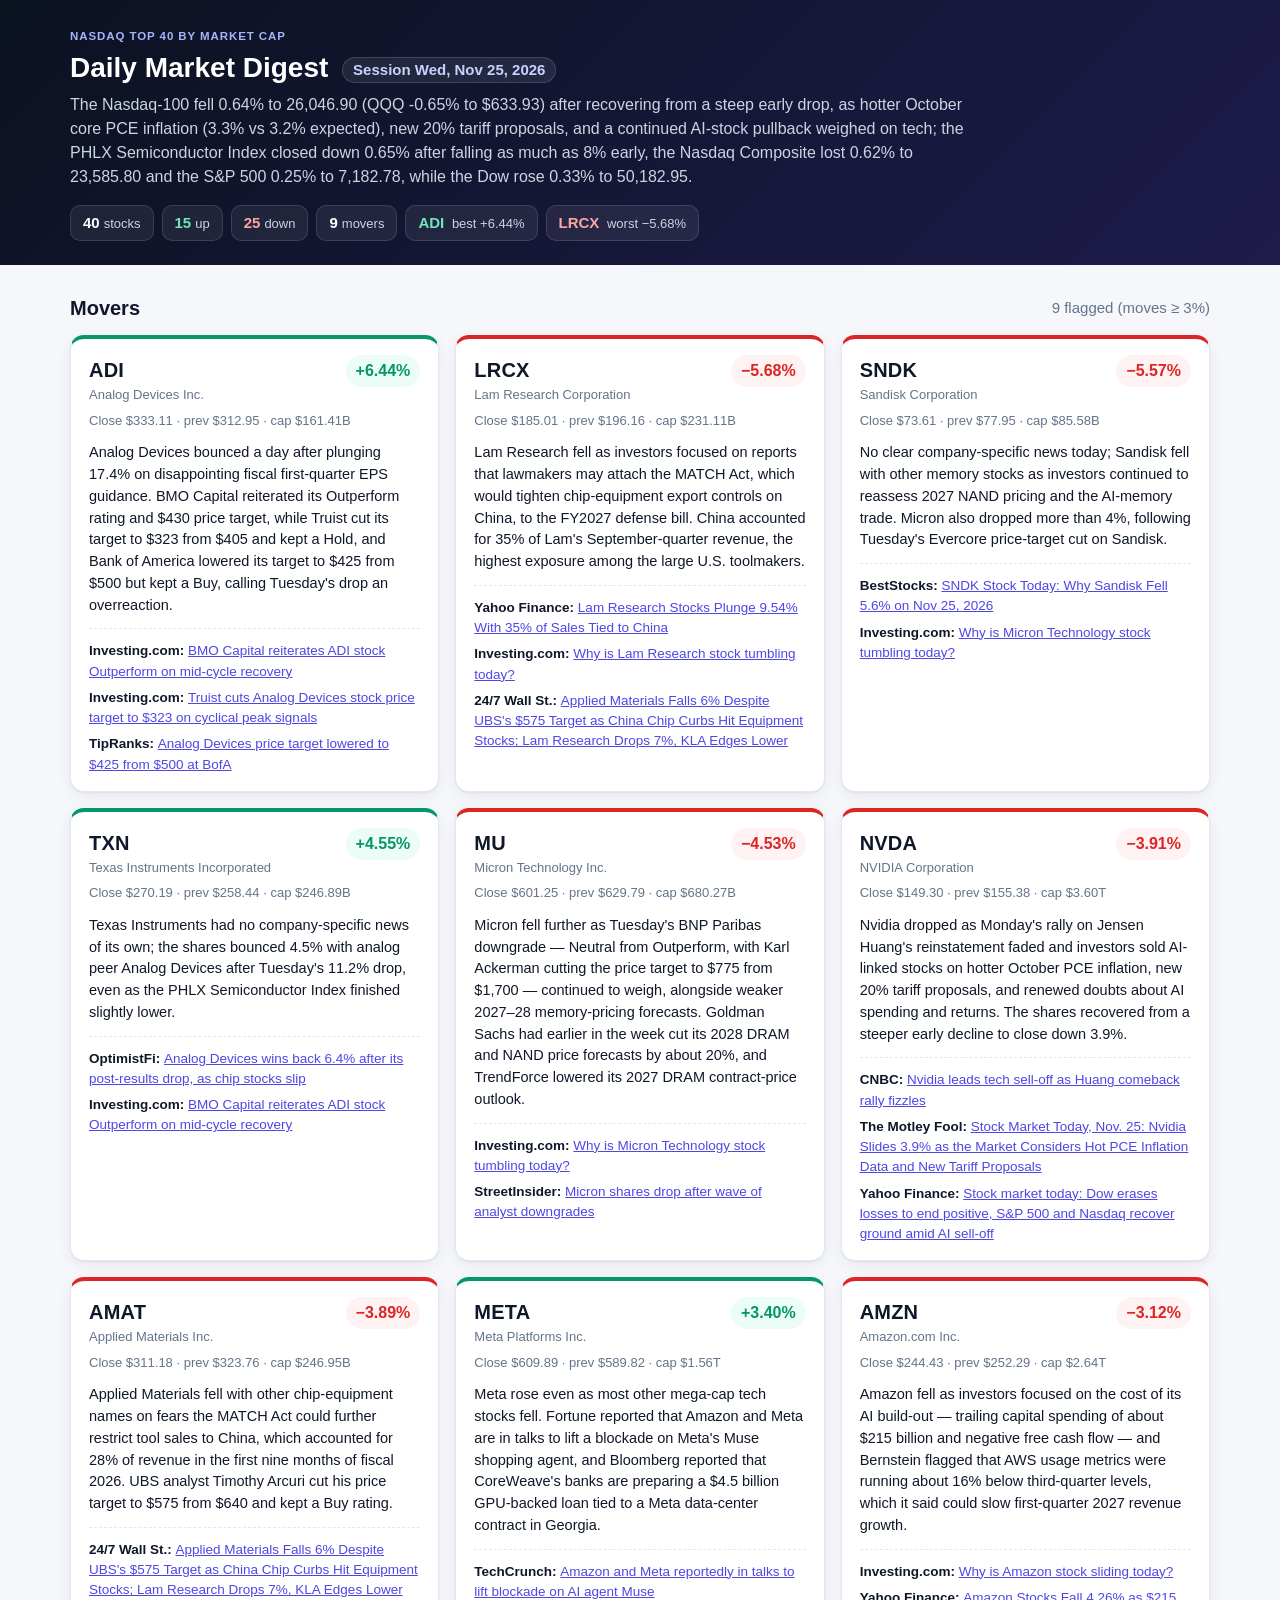
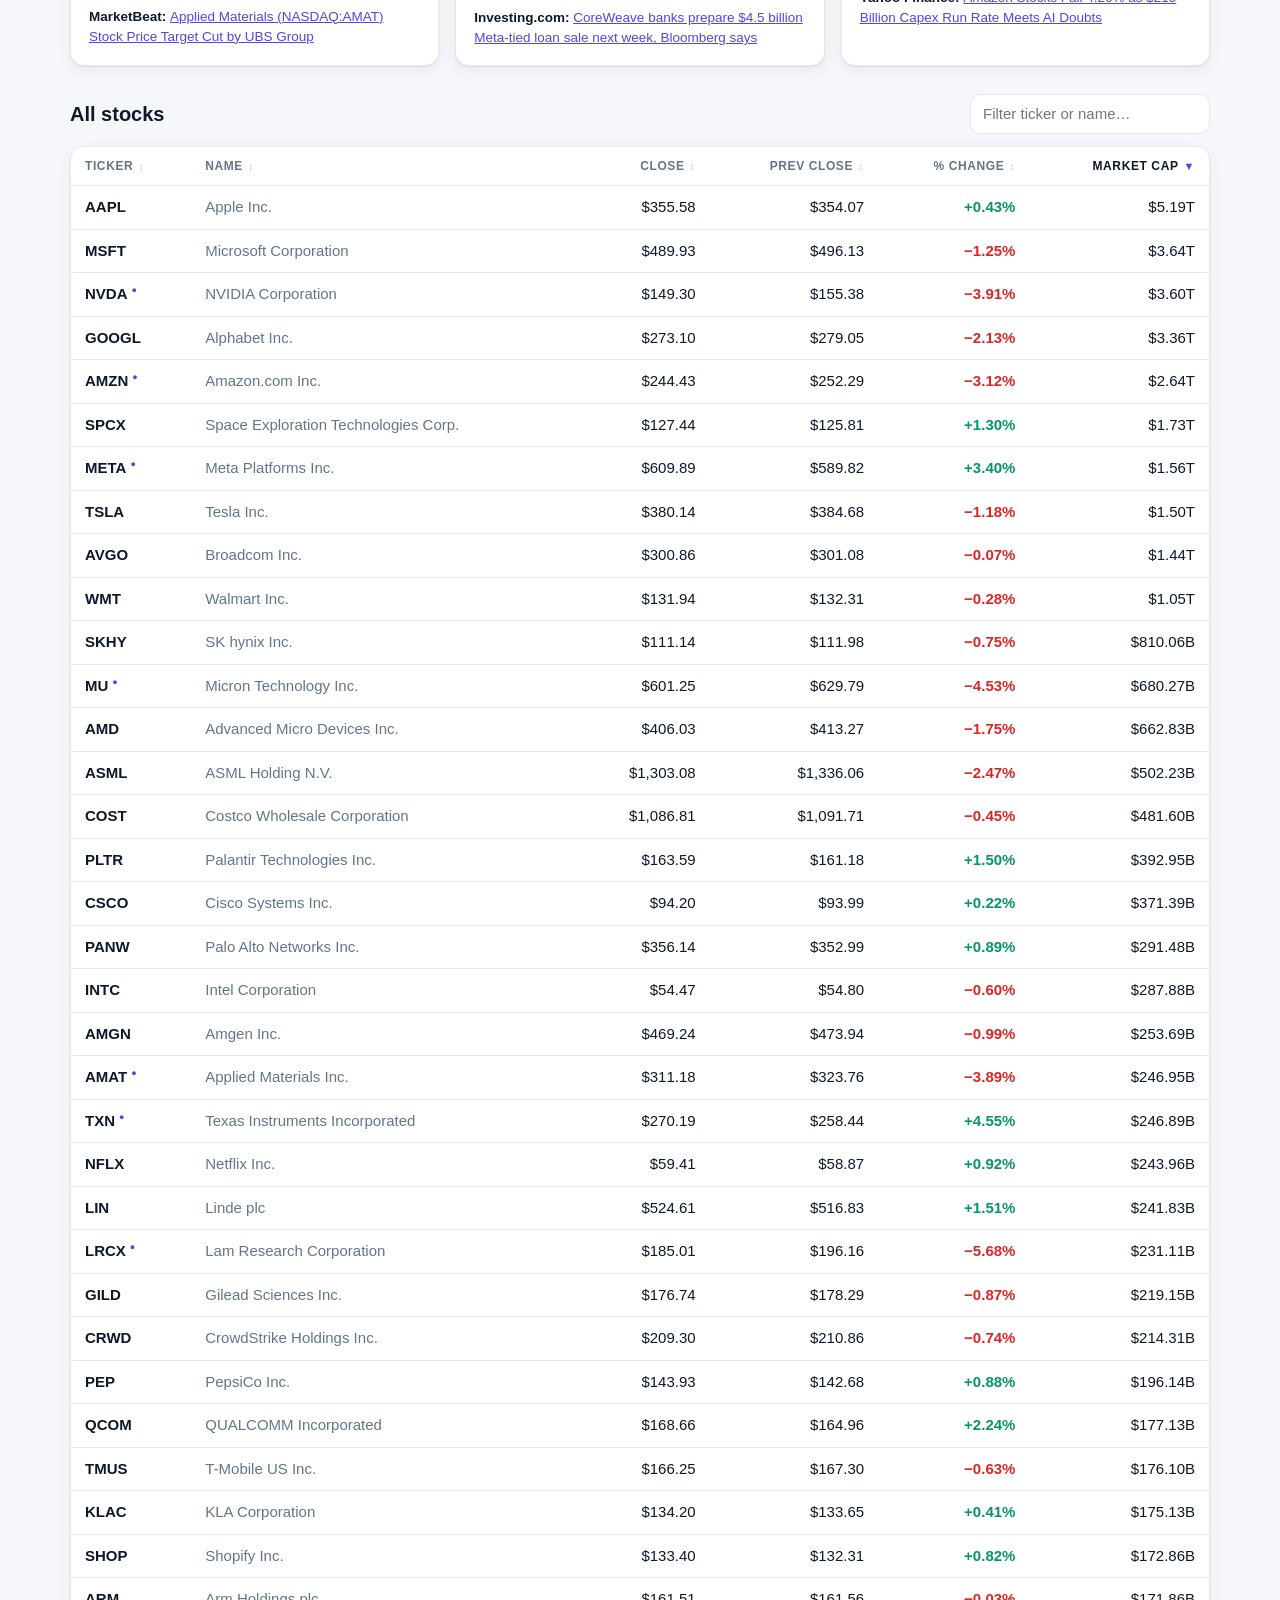
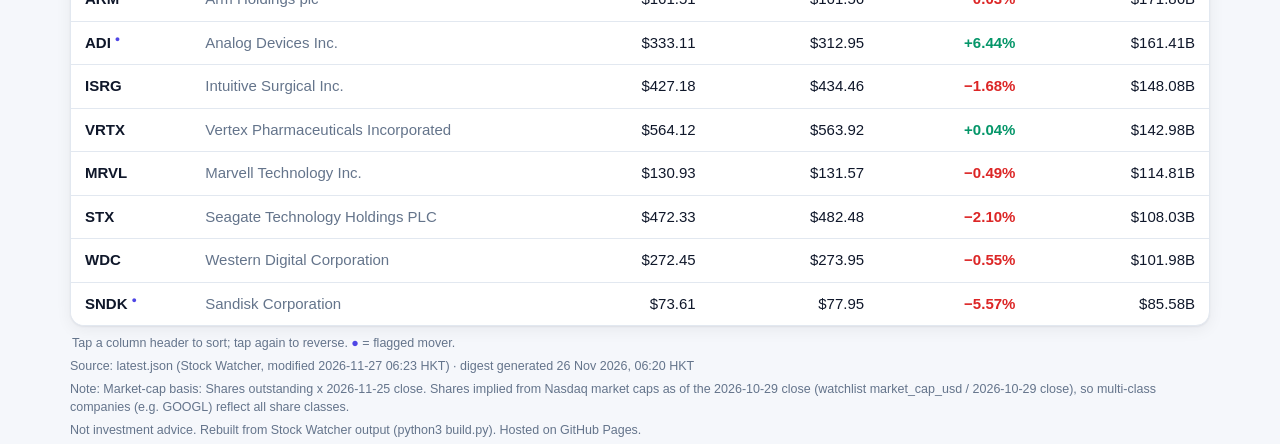
==== commit c76595e2: "Update dashboard 2026-11-27 HKT" ====
--- a/index.html
+++ b/index.html
@@ -161,7 +161,7 @@
  "session_date": "2026-11-25",
  "market_context": "The Nasdaq-100 fell 0.64% to 26,046.90 (QQQ -0.65% to $633.93) after recovering from a steep early drop, as hotter October core PCE inflation (3.3% vs 3.2% expected), new 20% tariff proposals, and a continued AI-stock pullback weighed on tech; the PHLX Semiconductor Index closed down 0.65% after falling as much as 8% early, the Nasdaq Composite lost 0.62% to 23,585.80 and the S&P 500 0.25% to 7,182.78, while the Dow rose 0.33% to 50,182.95.",
  "generated_at": "2026-11-26T06:20:17+08:00",
- "source": "latest.json (Stock Watcher, modified 2026-11-26 06:20 HKT)",
+ "source": "latest.json (Stock Watcher, modified 2026-11-27 06:23 HKT)",
  "mover_threshold": 3.0,
  "notes": [
   "Market-cap basis: Shares outstanding x 2026-11-25 close. Shares implied from Nasdaq market caps as of the 2026-10-29 close (watchlist market_cap_usd / 2026-10-29 close), so multi-class companies (e.g. GOOGL) reflect all share classes."
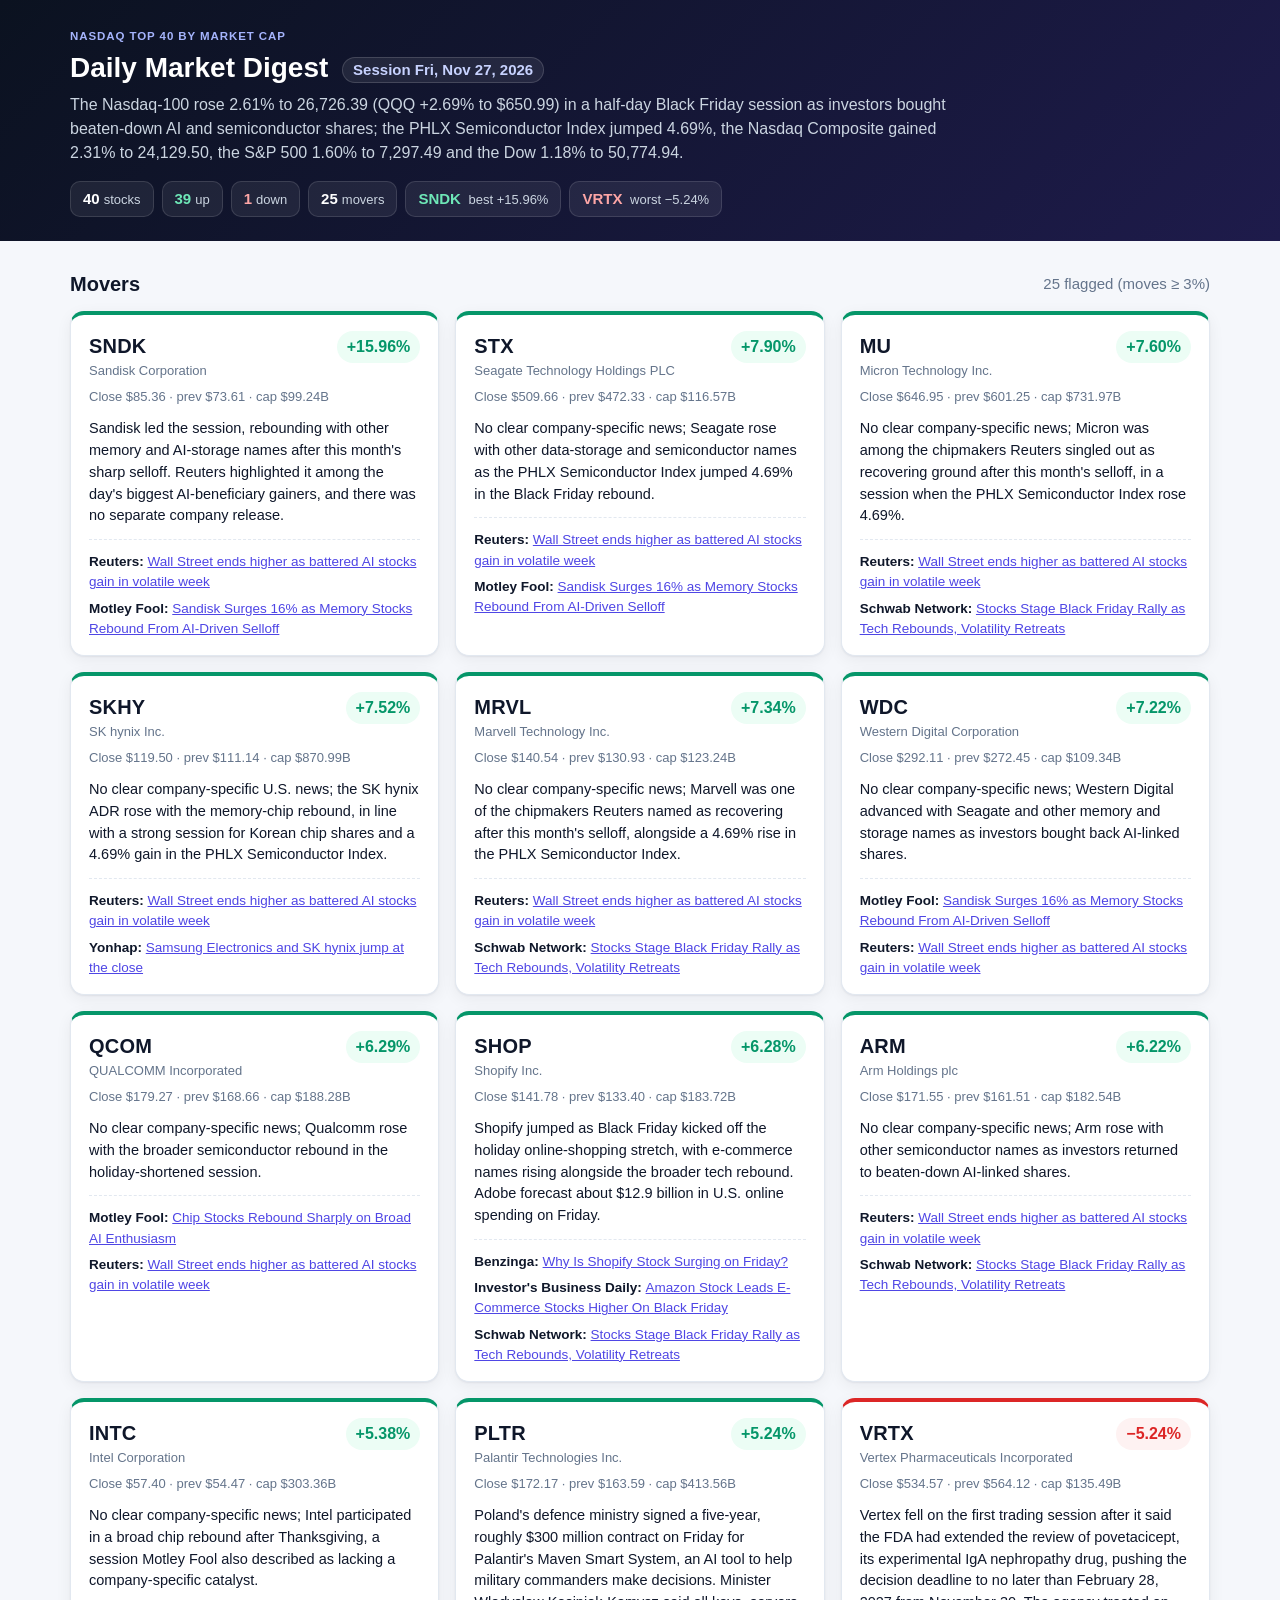
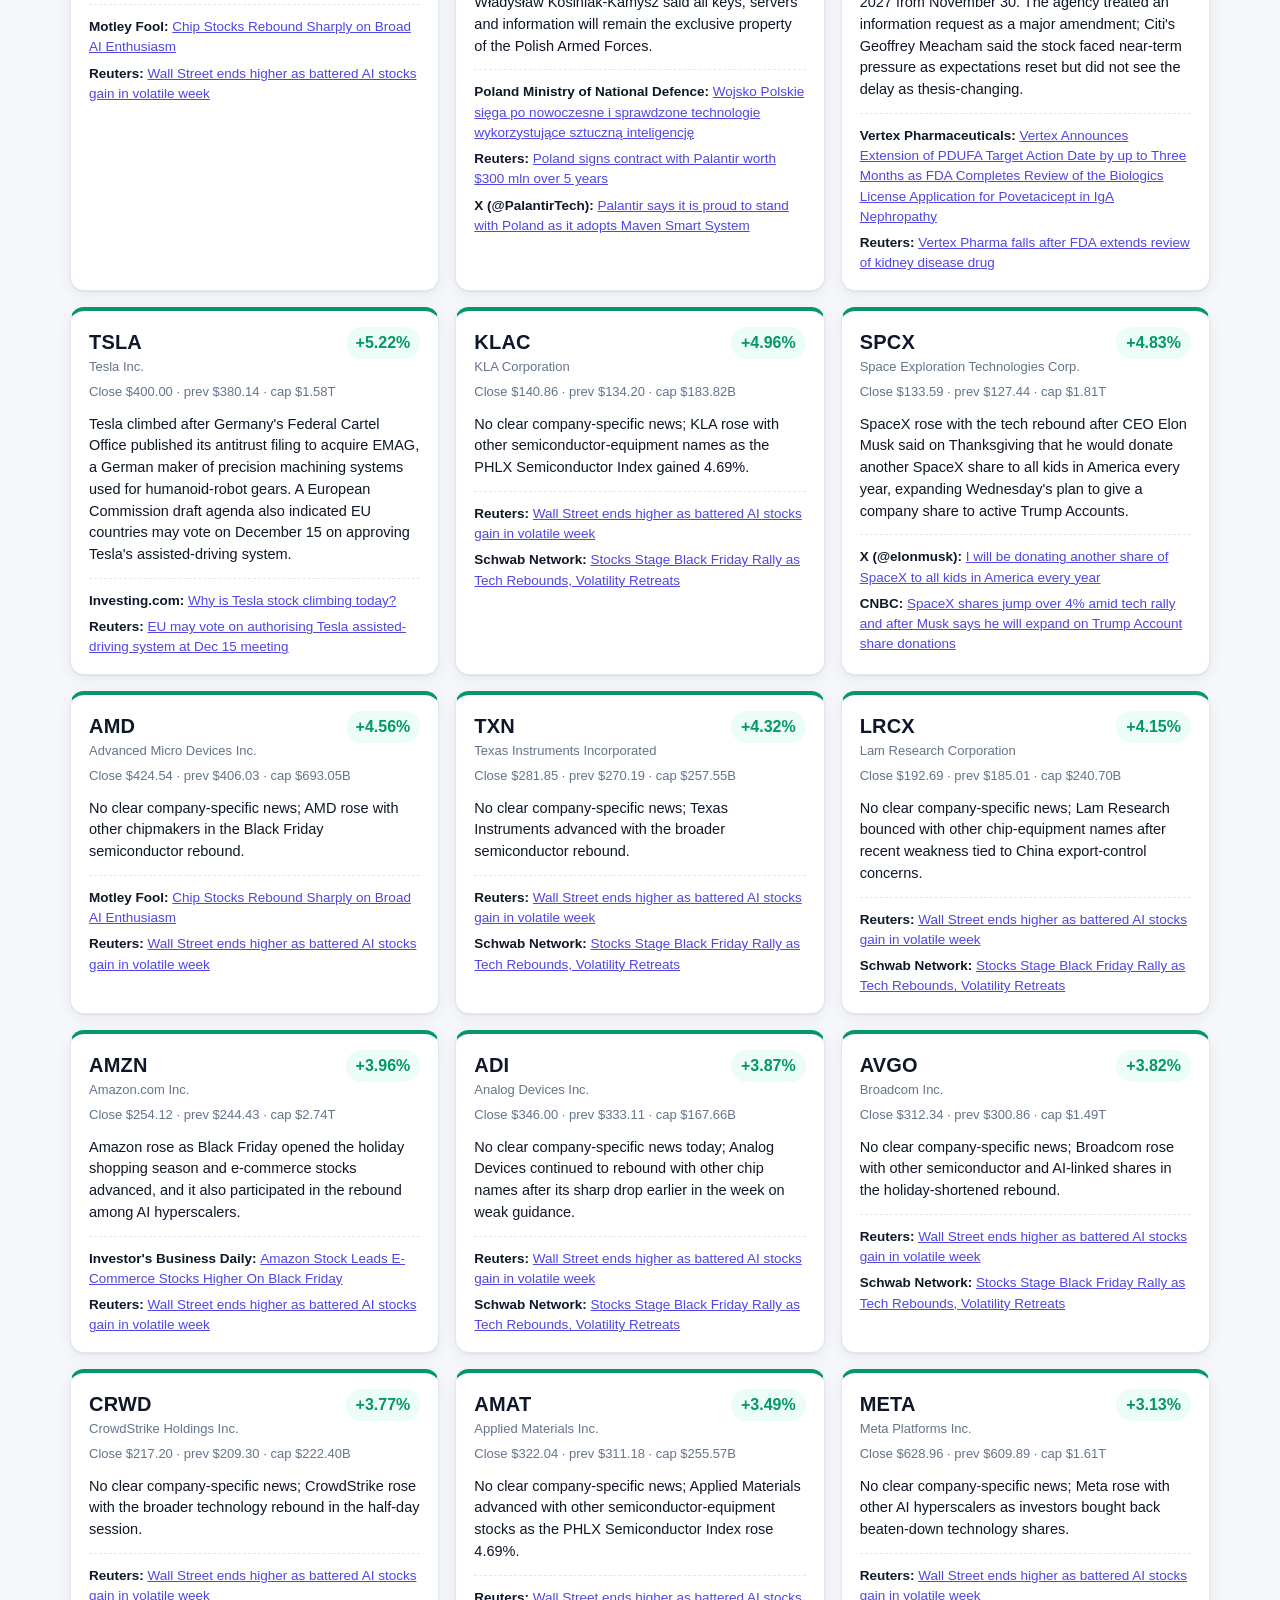
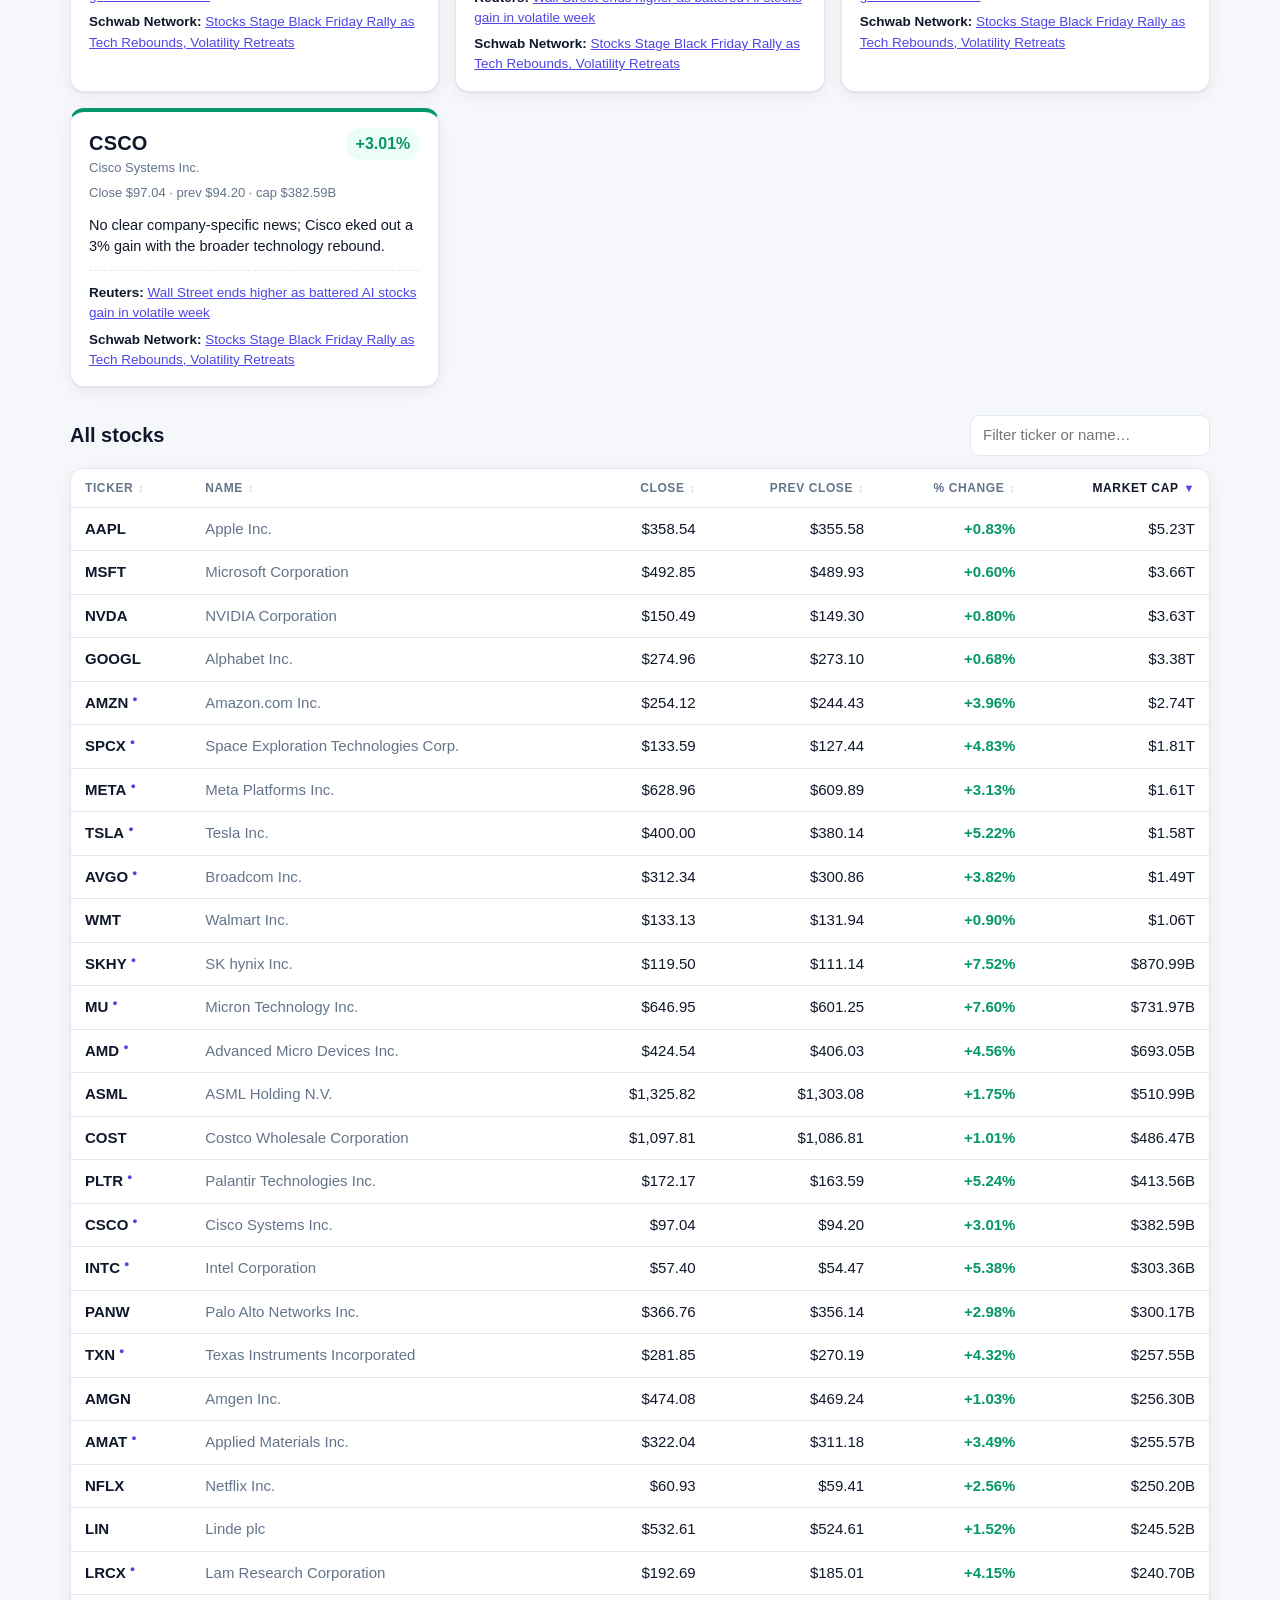
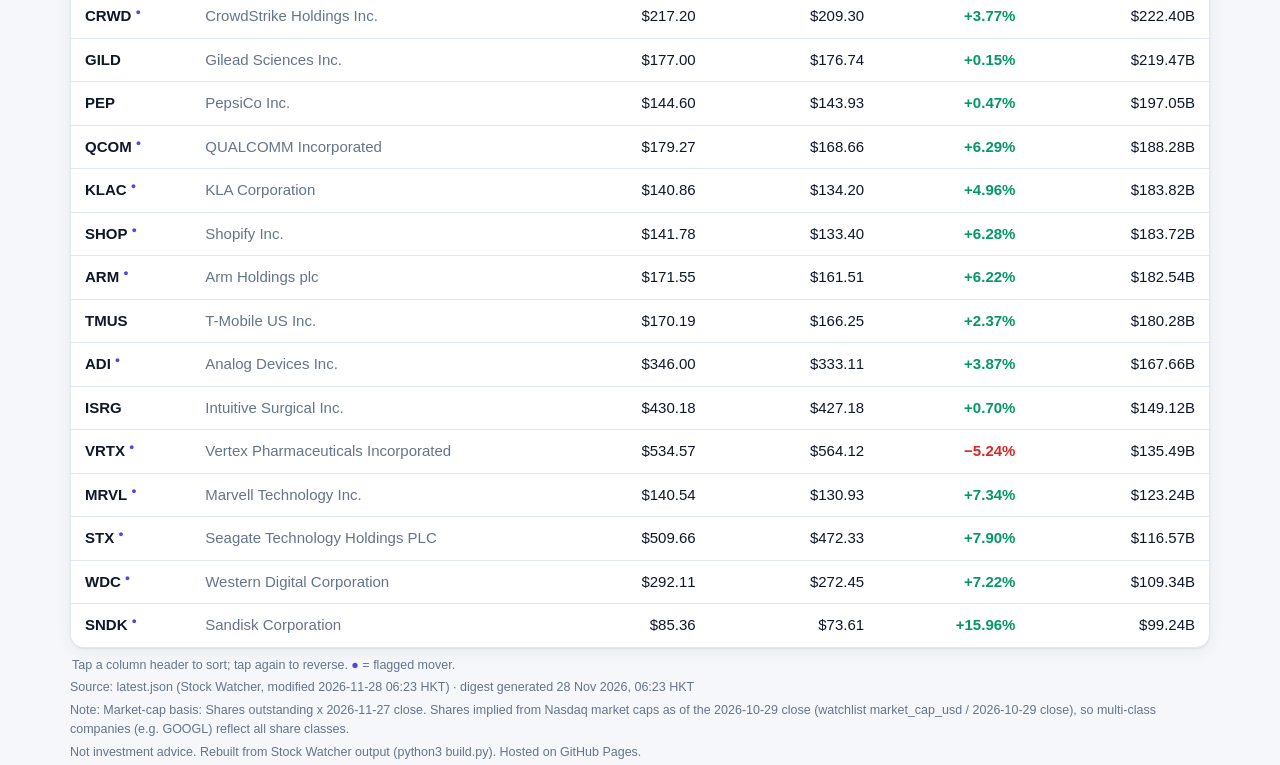
==== commit 4d3eaa9d: "Update dashboard 2026-11-28 HKT" ====
--- a/index.html
+++ b/index.html
@@ -3,7 +3,7 @@
 <head>
 <meta charset="utf-8">
 <meta name="viewport" content="width=device-width, initial-scale=1">
-<title>Nasdaq 40 Dashboard · 2026-11-25</title>
+<title>Nasdaq 40 Dashboard · 2026-11-27</title>
 <style>
 :root {
   --bg: #f5f7fb; --panel: #fff; --text: #0f172a; --muted: #64748b; --line: #e2e8f0;
@@ -158,50 +158,34 @@
 <script>
 window.DASHBOARD_DATA = {
  "is_example": false,
- "session_date": "2026-11-25",
- "market_context": "The Nasdaq-100 fell 0.64% to 26,046.90 (QQQ -0.65% to $633.93) after recovering from a steep early drop, as hotter October core PCE inflation (3.3% vs 3.2% expected), new 20% tariff proposals, and a continued AI-stock pullback weighed on tech; the PHLX Semiconductor Index closed down 0.65% after falling as much as 8% early, the Nasdaq Composite lost 0.62% to 23,585.80 and the S&P 500 0.25% to 7,182.78, while the Dow rose 0.33% to 50,182.95.",
- "generated_at": "2026-11-26T06:20:17+08:00",
- "source": "latest.json (Stock Watcher, modified 2026-11-27 06:23 HKT)",
+ "session_date": "2026-11-27",
+ "market_context": "The Nasdaq-100 rose 2.61% to 26,726.39 (QQQ +2.69% to $650.99) in a half-day Black Friday session as investors bought beaten-down AI and semiconductor shares; the PHLX Semiconductor Index jumped 4.69%, the Nasdaq Composite gained 2.31% to 24,129.50, the S&P 500 1.60% to 7,297.49 and the Dow 1.18% to 50,774.94.",
+ "generated_at": "2026-11-28T06:23:05+08:00",
+ "source": "latest.json (Stock Watcher, modified 2026-11-28 06:23 HKT)",
  "mover_threshold": 3.0,
  "notes": [
-  "Market-cap basis: Shares outstanding x 2026-11-25 close. Shares implied from Nasdaq market caps as of the 2026-10-29 close (watchlist market_cap_usd / 2026-10-29 close), so multi-class companies (e.g. GOOGL) reflect all share classes."
+  "Market-cap basis: Shares outstanding x 2026-11-27 close. Shares implied from Nasdaq market caps as of the 2026-10-29 close (watchlist market_cap_usd / 2026-10-29 close), so multi-class companies (e.g. GOOGL) reflect all share classes."
  ],
  "stocks": [
   {
    "ticker": "NVDA",
    "name": "NVIDIA Corporation",
-   "close": 149.3,
-   "prev_close": 155.38,
-   "pct_change": -3.91,
-   "market_cap": 3598130011876.0,
-   "mover": true,
-   "reason": "Nvidia dropped as Monday's rally on Jensen Huang's reinstatement faded and investors sold AI-linked stocks on hotter October PCE inflation, new 20% tariff proposals, and renewed doubts about AI spending and returns. The shares recovered from a steeper early decline to close down 3.9%.",
-   "sources": [
-    {
-     "outlet": "CNBC",
-     "title": "Nvidia leads tech sell-off as Huang comeback rally fizzles",
-     "url": "https://www.cnbc.com/2026/11/25/nvidia-ai-stock-tech-selloff.html"
-    },
-    {
-     "outlet": "The Motley Fool",
-     "title": "Stock Market Today, Nov. 25: Nvidia Slides 3.9% as the Market Considers Hot PCE Inflation Data and New Tariff Proposals",
-     "url": "https://www.fool.com/coverage/stock-market-today/2026/11/25/stock-market-today-nov-25-nvidia-slides-3-9-as-the-market-considers-hot-pce-inflation-data-and-new-tariff-proposals/"
-    },
-    {
-     "outlet": "Yahoo Finance",
-     "title": "Stock market today: Dow erases losses to end positive, S&P 500 and Nasdaq recover ground amid AI sell-off",
-     "url": "https://finance.yahoo.com/markets/live/stock-market-today-wednesday-november-25-dow-sp-500-nasdaq-pce-inflation-data-091428237.html"
-    }
-   ],
+   "close": 150.49,
+   "prev_close": 149.3,
+   "pct_change": 0.8,
+   "market_cap": 3626809070222.0,
+   "mover": false,
+   "reason": "",
+   "sources": [],
    "missing": false
   },
   {
    "ticker": "AAPL",
    "name": "Apple Inc.",
-   "close": 355.58,
-   "prev_close": 354.07,
-   "pct_change": 0.43,
-   "market_cap": 5189398273966.0,
+   "close": 358.54,
+   "prev_close": 355.58,
+   "pct_change": 0.83,
+   "market_cap": 5232597366986.0,
    "mover": false,
    "reason": "",
    "sources": [],
@@ -210,10 +194,10 @@
   {
    "ticker": "MSFT",
    "name": "Microsoft Corporation",
-   "close": 489.93,
-   "prev_close": 496.13,
-   "pct_change": -1.25,
-   "market_cap": 3638315341939.0,
+   "close": 492.85,
+   "prev_close": 489.93,
+   "pct_change": 0.6,
+   "market_cap": 3659999929148.0,
    "mover": false,
    "reason": "",
    "sources": [],
@@ -222,10 +206,10 @@
   {
    "ticker": "GOOGL",
    "name": "Alphabet Inc.",
-   "close": 273.1,
-   "prev_close": 279.05,
-   "pct_change": -2.13,
-   "market_cap": 3357491388394.0,
+   "close": 274.96,
+   "prev_close": 273.1,
+   "pct_change": 0.68,
+   "market_cap": 3380358047716.0,
    "mover": false,
    "reason": "",
    "sources": [],
@@ -234,22 +218,22 @@
   {
    "ticker": "AMZN",
    "name": "Amazon.com Inc.",
-   "close": 244.43,
-   "prev_close": 252.29,
-   "pct_change": -3.12,
-   "market_cap": 2636498620011.0,
-   "mover": true,
-   "reason": "Amazon fell as investors focused on the cost of its AI build-out — trailing capital spending of about $215 billion and negative free cash flow — and Bernstein flagged that AWS usage metrics were running about 16% below third-quarter levels, which it said could slow first-quarter 2027 revenue growth.",
-   "sources": [
-    {
-     "outlet": "Investing.com",
-     "title": "Why is Amazon stock sliding today?",
-     "url": "https://www.investing.com/news/stock-market-news/why-is-amazon-stock-sliding-today-93CH-5051122"
-    },
-    {
-     "outlet": "Yahoo Finance",
-     "title": "Amazon Stocks Fall 4.26% as $215 Billion Capex Run Rate Meets AI Doubts",
-     "url": "https://sg.finance.yahoo.com/news/amazon-stocks-fall-4-26-154117429.html"
+   "close": 254.12,
+   "prev_close": 244.43,
+   "pct_change": 3.96,
+   "market_cap": 2741018027736.0,
+   "mover": true,
+   "reason": "Amazon rose as Black Friday opened the holiday shopping season and e-commerce stocks advanced, and it also participated in the rebound among AI hyperscalers.",
+   "sources": [
+    {
+     "outlet": "Investor's Business Daily",
+     "title": "Amazon Stock Leads E-Commerce Stocks Higher On Black Friday",
+     "url": "https://www.investors.com/news/technology/amazon-stock-black-friday-deals-ecommerce-stocks-to-watch/"
+    },
+    {
+     "outlet": "Reuters",
+     "title": "Wall Street ends higher as battered AI stocks gain in volatile week",
+     "url": "https://www.investing.com/news/stock-market-news/wall-st-futures-surge-as-investors-return-from-holiday-5053052"
     }
    ],
    "missing": false
@@ -257,46 +241,68 @@
   {
    "ticker": "SPCX",
    "name": "Space Exploration Technologies Corp.",
-   "close": 127.44,
-   "prev_close": 125.81,
-   "pct_change": 1.3,
-   "market_cap": 1730770799573.0,
-   "mover": false,
-   "reason": "",
-   "sources": [],
+   "close": 133.59,
+   "prev_close": 127.44,
+   "pct_change": 4.83,
+   "market_cap": 1814294258846.0,
+   "mover": true,
+   "reason": "SpaceX rose with the tech rebound after CEO Elon Musk said on Thanksgiving that he would donate another SpaceX share to all kids in America every year, expanding Wednesday's plan to give a company share to active Trump Accounts.",
+   "sources": [
+    {
+     "outlet": "X (@elonmusk)",
+     "title": "I will be donating another share of SpaceX to all kids in America every year",
+     "url": "https://x.com/elonmusk/status/2126064597039997254"
+    },
+    {
+     "outlet": "CNBC",
+     "title": "SpaceX shares jump over 4% amid tech rally and after Musk says he will expand on Trump Account share donations",
+     "url": "https://www.cnbc.com/2026/11/27/spacex-shares-musk-donations.html"
+    }
+   ],
    "missing": false
   },
   {
    "ticker": "AVGO",
    "name": "Broadcom Inc.",
-   "close": 300.86,
-   "prev_close": 301.08,
-   "pct_change": -0.07,
-   "market_cap": 1436194211258.0,
-   "mover": false,
-   "reason": "",
-   "sources": [],
+   "close": 312.34,
+   "prev_close": 300.86,
+   "pct_change": 3.82,
+   "market_cap": 1490995534553.0,
+   "mover": true,
+   "reason": "No clear company-specific news; Broadcom rose with other semiconductor and AI-linked shares in the holiday-shortened rebound.",
+   "sources": [
+    {
+     "outlet": "Reuters",
+     "title": "Wall Street ends higher as battered AI stocks gain in volatile week",
+     "url": "https://www.investing.com/news/stock-market-news/wall-st-futures-surge-as-investors-return-from-holiday-5053052"
+    },
+    {
+     "outlet": "Schwab Network",
+     "title": "Stocks Stage Black Friday Rally as Tech Rebounds, Volatility Retreats",
+     "url": "https://schwabnetwork.com/articles/closing-bell-stocks-stage-black-friday-rally-as-tech-rebounds-volatility-retreats"
+    }
+   ],
    "missing": false
   },
   {
    "ticker": "META",
    "name": "Meta Platforms Inc.",
-   "close": 609.89,
-   "prev_close": 589.82,
-   "pct_change": 3.4,
-   "market_cap": 1559025966481.0,
-   "mover": true,
-   "reason": "Meta rose even as most other mega-cap tech stocks fell. Fortune reported that Amazon and Meta are in talks to lift a blockade on Meta's Muse shopping agent, and Bloomberg reported that CoreWeave's banks are preparing a $4.5 billion GPU-backed loan tied to a Meta data-center contract in Georgia.",
-   "sources": [
-    {
-     "outlet": "TechCrunch",
-     "title": "Amazon and Meta reportedly in talks to lift blockade on AI agent Muse",
-     "url": "https://techcrunch.com/2026/11/25/amazon-and-meta-reportedly-in-talks-to-lift-blockade-on-ai-agent-muse/"
-    },
-    {
-     "outlet": "Investing.com",
-     "title": "CoreWeave banks prepare $4.5 billion Meta-tied loan sale next week, Bloomberg says",
-     "url": "https://www.investing.com/news/stock-market-news/coreweave-banks-prepare-45-billion-metatied-loan-sale-next-week-bloomberg-says-5051311"
+   "close": 628.96,
+   "prev_close": 609.89,
+   "pct_change": 3.13,
+   "market_cap": 1607773504373.0,
+   "mover": true,
+   "reason": "No clear company-specific news; Meta rose with other AI hyperscalers as investors bought back beaten-down technology shares.",
+   "sources": [
+    {
+     "outlet": "Reuters",
+     "title": "Wall Street ends higher as battered AI stocks gain in volatile week",
+     "url": "https://www.investing.com/news/stock-market-news/wall-st-futures-surge-as-investors-return-from-holiday-5053052"
+    },
+    {
+     "outlet": "Schwab Network",
+     "title": "Stocks Stage Black Friday Rally as Tech Rebounds, Volatility Retreats",
+     "url": "https://schwabnetwork.com/articles/closing-bell-stocks-stage-black-friday-rally-as-tech-rebounds-volatility-retreats"
     }
    ],
    "missing": false
@@ -304,46 +310,68 @@
   {
    "ticker": "TSLA",
    "name": "Tesla Inc.",
-   "close": 380.14,
-   "prev_close": 384.68,
-   "pct_change": -1.18,
-   "market_cap": 1502601508975.0,
-   "mover": false,
-   "reason": "",
-   "sources": [],
+   "close": 400.0,
+   "prev_close": 380.14,
+   "pct_change": 5.22,
+   "market_cap": 1581103226257.0,
+   "mover": true,
+   "reason": "Tesla climbed after Germany's Federal Cartel Office published its antitrust filing to acquire EMAG, a German maker of precision machining systems used for humanoid-robot gears. A European Commission draft agenda also indicated EU countries may vote on December 15 on approving Tesla's assisted-driving system.",
+   "sources": [
+    {
+     "outlet": "Investing.com",
+     "title": "Why is Tesla stock climbing today?",
+     "url": "https://www.investing.com/news/stock-market-news/why-is-tesla-stock-climbing-today-93CH-5053632"
+    },
+    {
+     "outlet": "Reuters",
+     "title": "EU may vote on authorising Tesla assisted-driving system at Dec 15 meeting",
+     "url": "https://www.investing.com/news/stock-market-news/eu-may-vote-on-authorising-tesla-assisteddriving-system-at-dec-15-meeting-5052607"
+    }
+   ],
    "missing": false
   },
   {
    "ticker": "SKHY",
    "name": "SK hynix Inc.",
-   "close": 111.14,
-   "prev_close": 111.98,
-   "pct_change": -0.75,
-   "market_cap": 810061130553.0,
-   "mover": false,
-   "reason": "",
-   "sources": [],
+   "close": 119.5,
+   "prev_close": 111.14,
+   "pct_change": 7.52,
+   "market_cap": 870994292178.0,
+   "mover": true,
+   "reason": "No clear company-specific U.S. news; the SK hynix ADR rose with the memory-chip rebound, in line with a strong session for Korean chip shares and a 4.69% gain in the PHLX Semiconductor Index.",
+   "sources": [
+    {
+     "outlet": "Reuters",
+     "title": "Wall Street ends higher as battered AI stocks gain in volatile week",
+     "url": "https://www.investing.com/news/stock-market-news/wall-st-futures-surge-as-investors-return-from-holiday-5053052"
+    },
+    {
+     "outlet": "Yonhap",
+     "title": "Samsung Electronics and SK hynix jump at the close",
+     "url": "https://www.yna.co.kr/view/AKR20261127032851008"
+    }
+   ],
    "missing": false
   },
   {
    "ticker": "MU",
    "name": "Micron Technology Inc.",
-   "close": 601.25,
-   "prev_close": 629.79,
-   "pct_change": -4.53,
-   "market_cap": 680268191994.0,
-   "mover": true,
-   "reason": "Micron fell further as Tuesday's BNP Paribas downgrade — Neutral from Outperform, with Karl Ackerman cutting the price target to $775 from $1,700 — continued to weigh, alongside weaker 2027–28 memory-pricing forecasts. Goldman Sachs had earlier in the week cut its 2028 DRAM and NAND price forecasts by about 20%, and TrendForce lowered its 2027 DRAM contract-price outlook.",
-   "sources": [
-    {
-     "outlet": "Investing.com",
-     "title": "Why is Micron Technology stock tumbling today?",
-     "url": "https://www.investing.com/news/stock-market-news/why-is-micron-technology-stock-tumbling-today-93CH-5051081"
-    },
-    {
-     "outlet": "StreetInsider",
-     "title": "Micron shares drop after wave of analyst downgrades",
-     "url": "https://www.streetinsider.com/Investing/Micron+shares+drop+after+wave+of+analyst+downgrades/27399730.html"
+   "close": 646.95,
+   "prev_close": 601.25,
+   "pct_change": 7.6,
+   "market_cap": 731974245512.0,
+   "mover": true,
+   "reason": "No clear company-specific news; Micron was among the chipmakers Reuters singled out as recovering ground after this month's selloff, in a session when the PHLX Semiconductor Index rose 4.69%.",
+   "sources": [
+    {
+     "outlet": "Reuters",
+     "title": "Wall Street ends higher as battered AI stocks gain in volatile week",
+     "url": "https://www.investing.com/news/stock-market-news/wall-st-futures-surge-as-investors-return-from-holiday-5053052"
+    },
+    {
+     "outlet": "Schwab Network",
+     "title": "Stocks Stage Black Friday Rally as Tech Rebounds, Volatility Retreats",
+     "url": "https://schwabnetwork.com/articles/closing-bell-stocks-stage-black-friday-rally-as-tech-rebounds-volatility-retreats"
     }
    ],
    "missing": false
@@ -351,10 +379,10 @@
   {
    "ticker": "WMT",
    "name": "Walmart Inc.",
-   "close": 131.94,
-   "prev_close": 132.31,
-   "pct_change": -0.28,
-   "market_cap": 1046778498407.0,
+   "close": 133.13,
+   "prev_close": 131.94,
+   "pct_change": 0.9,
+   "market_cap": 1056219675803.0,
    "mover": false,
    "reason": "",
    "sources": [],
@@ -363,22 +391,33 @@
   {
    "ticker": "AMD",
    "name": "Advanced Micro Devices Inc.",
-   "close": 406.03,
-   "prev_close": 413.27,
-   "pct_change": -1.75,
-   "market_cap": 662833859310.0,
-   "mover": false,
-   "reason": "",
-   "sources": [],
+   "close": 424.54,
+   "prev_close": 406.03,
+   "pct_change": 4.56,
+   "market_cap": 693050989191.0,
+   "mover": true,
+   "reason": "No clear company-specific news; AMD rose with other chipmakers in the Black Friday semiconductor rebound.",
+   "sources": [
+    {
+     "outlet": "Motley Fool",
+     "title": "Chip Stocks Rebound Sharply on Broad AI Enthusiasm",
+     "url": "https://www.fool.com/coverage/stock-market-today/2026/11/27/stock-market-today-nov-27-chip-stocks-rebound-sharply-on-broad-ai-enthusiasm/"
+    },
+    {
+     "outlet": "Reuters",
+     "title": "Wall Street ends higher as battered AI stocks gain in volatile week",
+     "url": "https://www.investing.com/news/stock-market-news/wall-st-futures-surge-as-investors-return-from-holiday-5053052"
+    }
+   ],
    "missing": false
   },
   {
    "ticker": "ASML",
    "name": "ASML Holding N.V.",
-   "close": 1303.08,
-   "prev_close": 1336.06,
-   "pct_change": -2.47,
-   "market_cap": 502230048606.0,
+   "close": 1325.82,
+   "prev_close": 1303.08,
+   "pct_change": 1.75,
+   "market_cap": 510994442799.0,
    "mover": false,
    "reason": "",
    "sources": [],
@@ -387,34 +426,61 @@
   {
    "ticker": "INTC",
    "name": "Intel Corporation",
-   "close": 54.47,
-   "prev_close": 54.8,
-   "pct_change": -0.6,
-   "market_cap": 287877743670.0,
-   "mover": false,
-   "reason": "",
-   "sources": [],
+   "close": 57.4,
+   "prev_close": 54.47,
+   "pct_change": 5.38,
+   "market_cap": 303362999001.0,
+   "mover": true,
+   "reason": "No clear company-specific news; Intel participated in a broad chip rebound after Thanksgiving, a session Motley Fool also described as lacking a company-specific catalyst.",
+   "sources": [
+    {
+     "outlet": "Motley Fool",
+     "title": "Chip Stocks Rebound Sharply on Broad AI Enthusiasm",
+     "url": "https://www.fool.com/coverage/stock-market-today/2026/11/27/stock-market-today-nov-27-chip-stocks-rebound-sharply-on-broad-ai-enthusiasm/"
+    },
+    {
+     "outlet": "Reuters",
+     "title": "Wall Street ends higher as battered AI stocks gain in volatile week",
+     "url": "https://www.investing.com/news/stock-market-news/wall-st-futures-surge-as-investors-return-from-holiday-5053052"
+    }
+   ],
    "missing": false
   },
   {
    "ticker": "PLTR",
    "name": "Palantir Technologies Inc.",
-   "close": 163.59,
-   "prev_close": 161.18,
-   "pct_change": 1.5,
-   "market_cap": 392951923660.0,
-   "mover": false,
-   "reason": "",
-   "sources": [],
+   "close": 172.17,
+   "prev_close": 163.59,
+   "pct_change": 5.24,
+   "market_cap": 413561547109.0,
+   "mover": true,
+   "reason": "Poland's defence ministry signed a five-year, roughly $300 million contract on Friday for Palantir's Maven Smart System, an AI tool to help military commanders make decisions. Minister Władysław Kosiniak-Kamysz said all keys, servers and information will remain the exclusive property of the Polish Armed Forces.",
+   "sources": [
+    {
+     "outlet": "Poland Ministry of National Defence",
+     "title": "Wojsko Polskie sięga po nowoczesne i sprawdzone technologie wykorzystujące sztuczną inteligencję",
+     "url": "https://www.gov.pl/web/obrona-narodowa/wojsko-polskie-siega-po-nowoczesne-i-sprawdzone-technologie-wykorzystujace-sztuczna-inteligencje"
+    },
+    {
+     "outlet": "Reuters",
+     "title": "Poland signs contract with Palantir worth $300 mln over 5 years",
+     "url": "https://www.reuters.com/5f374b32b07b/technology/poland-signs-contract-with-palantir-worth-300-mln-over-5-years-2026-11-27/"
+    },
+    {
+     "outlet": "X (@PalantirTech)",
+     "title": "Palantir says it is proud to stand with Poland as it adopts Maven Smart System",
+     "url": "https://x.com/PalantirTech/status/2126281506024792449"
+    }
+   ],
    "missing": false
   },
   {
    "ticker": "COST",
    "name": "Costco Wholesale Corporation",
-   "close": 1086.81,
-   "prev_close": 1091.71,
-   "pct_change": -0.45,
-   "market_cap": 481597425489.0,
+   "close": 1097.81,
+   "prev_close": 1086.81,
+   "pct_change": 1.01,
+   "market_cap": 486471848244.0,
    "mover": false,
    "reason": "",
    "sources": [],
@@ -423,34 +489,45 @@
   {
    "ticker": "CSCO",
    "name": "Cisco Systems Inc.",
-   "close": 94.2,
-   "prev_close": 93.99,
-   "pct_change": 0.22,
-   "market_cap": 371391683930.0,
-   "mover": false,
-   "reason": "",
-   "sources": [],
+   "close": 97.04,
+   "prev_close": 94.2,
+   "pct_change": 3.01,
+   "market_cap": 382588646668.0,
+   "mover": true,
+   "reason": "No clear company-specific news; Cisco eked out a 3% gain with the broader technology rebound.",
+   "sources": [
+    {
+     "outlet": "Reuters",
+     "title": "Wall Street ends higher as battered AI stocks gain in volatile week",
+     "url": "https://www.investing.com/news/stock-market-news/wall-st-futures-surge-as-investors-return-from-holiday-5053052"
+    },
+    {
+     "outlet": "Schwab Network",
+     "title": "Stocks Stage Black Friday Rally as Tech Rebounds, Volatility Retreats",
+     "url": "https://schwabnetwork.com/articles/closing-bell-stocks-stage-black-friday-rally-as-tech-rebounds-volatility-retreats"
+    }
+   ],
    "missing": false
   },
   {
    "ticker": "AMAT",
    "name": "Applied Materials Inc.",
-   "close": 311.18,
-   "prev_close": 323.76,
-   "pct_change": -3.89,
-   "market_cap": 246951644355.0,
-   "mover": true,
-   "reason": "Applied Materials fell with other chip-equipment names on fears the MATCH Act could further restrict tool sales to China, which accounted for 28% of revenue in the first nine months of fiscal 2026. UBS analyst Timothy Arcuri cut his price target to $575 from $640 and kept a Buy rating.",
-   "sources": [
-    {
-     "outlet": "24/7 Wall St.",
-     "title": "Applied Materials Falls 6% Despite UBS's $575 Target as China Chip Curbs Hit Equipment Stocks; Lam Research Drops 7%, KLA Edges Lower",
-     "url": "https://247wallst.com/investing/2026/11/25/applied-materials-falls-6-despite-ubss-575-target-as-china-chip-curbs-hit-equipment-stocks-lam-research-drops-7-kla-edges-lower/"
-    },
-    {
-     "outlet": "MarketBeat",
-     "title": "Applied Materials (NASDAQ:AMAT) Stock Price Target Cut by UBS Group",
-     "url": "https://www.marketbeat.com/instant-alerts/analyst-applied-materials-nasdaq-amat-stock-price-target-cut-by-ubs-group-2026-11-25/"
+   "close": 322.04,
+   "prev_close": 311.18,
+   "pct_change": 3.49,
+   "market_cap": 255570125105.0,
+   "mover": true,
+   "reason": "No clear company-specific news; Applied Materials advanced with other semiconductor-equipment stocks as the PHLX Semiconductor Index rose 4.69%.",
+   "sources": [
+    {
+     "outlet": "Reuters",
+     "title": "Wall Street ends higher as battered AI stocks gain in volatile week",
+     "url": "https://www.investing.com/news/stock-market-news/wall-st-futures-surge-as-investors-return-from-holiday-5053052"
+    },
+    {
+     "outlet": "Schwab Network",
+     "title": "Stocks Stage Black Friday Rally as Tech Rebounds, Volatility Retreats",
+     "url": "https://schwabnetwork.com/articles/closing-bell-stocks-stage-black-friday-rally-as-tech-rebounds-volatility-retreats"
     }
    ],
    "missing": false
@@ -458,27 +535,22 @@
   {
    "ticker": "LRCX",
    "name": "Lam Research Corporation",
-   "close": 185.01,
-   "prev_close": 196.16,
-   "pct_change": -5.68,
-   "market_cap": 231109120403.0,
-   "mover": true,
-   "reason": "Lam Research fell as investors focused on reports that lawmakers may attach the MATCH Act, which would tighten chip-equipment export controls on China, to the FY2027 defense bill. China accounted for 35% of Lam's September-quarter revenue, the highest exposure among the large U.S. toolmakers.",
-   "sources": [
-    {
-     "outlet": "Yahoo Finance",
-     "title": "Lam Research Stocks Plunge 9.54% With 35% of Sales Tied to China",
-     "url": "https://finance.yahoo.com/markets/stocks/articles/lam-research-stocks-plunge-9-173756556.html"
-    },
-    {
-     "outlet": "Investing.com",
-     "title": "Why is Lam Research stock tumbling today?",
-     "url": "https://www.investing.com/news/stock-market-news/why-is-lam-research-stock-tumbling-today-93CH-5051152"
-    },
-    {
-     "outlet": "24/7 Wall St.",
-     "title": "Applied Materials Falls 6% Despite UBS's $575 Target as China Chip Curbs Hit Equipment Stocks; Lam Research Drops 7%, KLA Edges Lower",
-     "url": "https://247wallst.com/investing/2026/11/25/applied-materials-falls-6-despite-ubss-575-target-as-china-chip-curbs-hit-equipment-stocks-lam-research-drops-7-kla-edges-lower/"
+   "close": 192.69,
+   "prev_close": 185.01,
+   "pct_change": 4.15,
+   "market_cap": 240702763617.0,
+   "mover": true,
+   "reason": "No clear company-specific news; Lam Research bounced with other chip-equipment names after recent weakness tied to China export-control concerns.",
+   "sources": [
+    {
+     "outlet": "Reuters",
+     "title": "Wall Street ends higher as battered AI stocks gain in volatile week",
+     "url": "https://www.investing.com/news/stock-market-news/wall-st-futures-surge-as-investors-return-from-holiday-5053052"
+    },
+    {
+     "outlet": "Schwab Network",
+     "title": "Stocks Stage Black Friday Rally as Tech Rebounds, Volatility Retreats",
+     "url": "https://schwabnetwork.com/articles/closing-bell-stocks-stage-black-friday-rally-as-tech-rebounds-volatility-retreats"
     }
    ],
    "missing": false
@@ -486,10 +558,10 @@
   {
    "ticker": "PANW",
    "name": "Palo Alto Networks Inc.",
-   "close": 356.14,
-   "prev_close": 352.99,
-   "pct_change": 0.89,
-   "market_cap": 291480336287.0,
+   "close": 366.76,
+   "prev_close": 356.14,
+   "pct_change": 2.98,
+   "market_cap": 300172197973.0,
    "mover": false,
    "reason": "",
    "sources": [],
@@ -498,22 +570,22 @@
   {
    "ticker": "TXN",
    "name": "Texas Instruments Incorporated",
-   "close": 270.19,
-   "prev_close": 258.44,
-   "pct_change": 4.55,
-   "market_cap": 246891601985.0,
-   "mover": true,
-   "reason": "Texas Instruments had no company-specific news of its own; the shares bounced 4.5% with analog peer Analog Devices after Tuesday's 11.2% drop, even as the PHLX Semiconductor Index finished slightly lower.",
-   "sources": [
-    {
-     "outlet": "OptimistFi",
-     "title": "Analog Devices wins back 6.4% after its post-results drop, as chip stocks slip",
-     "url": "https://optimistfi.com/research/analog-devices-wins-back-6-4-after-its-post-results-drop-as-chip-stocks-slip"
-    },
-    {
-     "outlet": "Investing.com",
-     "title": "BMO Capital reiterates ADI stock Outperform on mid-cycle recovery",
-     "url": "https://www.investing.com/news/analyst-ratings/bmo-capital-reiterates-adi-stock-outperform-on-midcycle-recovery-93CH-5051065"
+   "close": 281.85,
+   "prev_close": 270.19,
+   "pct_change": 4.32,
+   "market_cap": 257546167133.0,
+   "mover": true,
+   "reason": "No clear company-specific news; Texas Instruments advanced with the broader semiconductor rebound.",
+   "sources": [
+    {
+     "outlet": "Reuters",
+     "title": "Wall Street ends higher as battered AI stocks gain in volatile week",
+     "url": "https://www.investing.com/news/stock-market-news/wall-st-futures-surge-as-investors-return-from-holiday-5053052"
+    },
+    {
+     "outlet": "Schwab Network",
+     "title": "Stocks Stage Black Friday Rally as Tech Rebounds, Volatility Retreats",
+     "url": "https://schwabnetwork.com/articles/closing-bell-stocks-stage-black-friday-rally-as-tech-rebounds-volatility-retreats"
     }
    ],
    "missing": false
@@ -521,22 +593,33 @@
   {
    "ticker": "CRWD",
    "name": "CrowdStrike Holdings Inc.",
-   "close": 209.3,
-   "prev_close": 210.86,
-   "pct_change": -0.74,
-   "market_cap": 214309570564.0,
-   "mover": false,
-   "reason": "",
-   "sources": [],
+   "close": 217.2,
+   "prev_close": 209.3,
+   "pct_change": 3.77,
+   "market_cap": 222398649755.0,
+   "mover": true,
+   "reason": "No clear company-specific news; CrowdStrike rose with the broader technology rebound in the half-day session.",
+   "sources": [
+    {
+     "outlet": "Reuters",
+     "title": "Wall Street ends higher as battered AI stocks gain in volatile week",
+     "url": "https://www.investing.com/news/stock-market-news/wall-st-futures-surge-as-investors-return-from-holiday-5053052"
+    },
+    {
+     "outlet": "Schwab Network",
+     "title": "Stocks Stage Black Friday Rally as Tech Rebounds, Volatility Retreats",
+     "url": "https://schwabnetwork.com/articles/closing-bell-stocks-stage-black-friday-rally-as-tech-rebounds-volatility-retreats"
+    }
+   ],
    "missing": false
   },
   {
    "ticker": "NFLX",
    "name": "Netflix Inc.",
-   "close": 59.41,
-   "prev_close": 58.87,
-   "pct_change": 0.92,
-   "market_cap": 243956824270.0,
+   "close": 60.93,
+   "prev_close": 59.41,
+   "pct_change": 2.56,
+   "market_cap": 250198441599.0,
    "mover": false,
    "reason": "",
    "sources": [],
@@ -545,10 +628,10 @@
   {
    "ticker": "AMGN",
    "name": "Amgen Inc.",
-   "close": 469.24,
-   "prev_close": 473.94,
-   "pct_change": -0.99,
-   "market_cap": 253686150698.0,
+   "close": 474.08,
+   "prev_close": 469.24,
+   "pct_change": 1.03,
+   "market_cap": 256302807560.0,
    "mover": false,
    "reason": "",
    "sources": [],
@@ -557,22 +640,33 @@
   {
    "ticker": "ARM",
    "name": "Arm Holdings plc",
-   "close": 161.51,
-   "prev_close": 161.56,
-   "pct_change": -0.03,
-   "market_cap": 171855554696.0,
-   "mover": false,
-   "reason": "",
-   "sources": [],
+   "close": 171.55,
+   "prev_close": 161.51,
+   "pct_change": 6.22,
+   "market_cap": 182538678319.0,
+   "mover": true,
+   "reason": "No clear company-specific news; Arm rose with other semiconductor names as investors returned to beaten-down AI-linked shares.",
+   "sources": [
+    {
+     "outlet": "Reuters",
+     "title": "Wall Street ends higher as battered AI stocks gain in volatile week",
+     "url": "https://www.investing.com/news/stock-market-news/wall-st-futures-surge-as-investors-return-from-holiday-5053052"
+    },
+    {
+     "outlet": "Schwab Network",
+     "title": "Stocks Stage Black Friday Rally as Tech Rebounds, Volatility Retreats",
+     "url": "https://schwabnetwork.com/articles/closing-bell-stocks-stage-black-friday-rally-as-tech-rebounds-volatility-retreats"
+    }
+   ],
    "missing": false
   },
   {
    "ticker": "LIN",
    "name": "Linde plc",
-   "close": 524.61,
-   "prev_close": 516.83,
-   "pct_change": 1.51,
-   "market_cap": 241834799492.0,
+   "close": 532.61,
+   "prev_close": 524.61,
+   "pct_change": 1.52,
+   "market_cap": 245522640841.0,
    "mover": false,
    "reason": "",
    "sources": [],
@@ -581,51 +675,73 @@
   {
    "ticker": "KLAC",
    "name": "KLA Corporation",
-   "close": 134.2,
-   "prev_close": 133.65,
-   "pct_change": 0.41,
-   "market_cap": 175131874905.0,
-   "mover": false,
-   "reason": "",
-   "sources": [],
+   "close": 140.86,
+   "prev_close": 134.2,
+   "pct_change": 4.96,
+   "market_cap": 183823223301.0,
+   "mover": true,
+   "reason": "No clear company-specific news; KLA rose with other semiconductor-equipment names as the PHLX Semiconductor Index gained 4.69%.",
+   "sources": [
+    {
+     "outlet": "Reuters",
+     "title": "Wall Street ends higher as battered AI stocks gain in volatile week",
+     "url": "https://www.investing.com/news/stock-market-news/wall-st-futures-surge-as-investors-return-from-holiday-5053052"
+    },
+    {
+     "outlet": "Schwab Network",
+     "title": "Stocks Stage Black Friday Rally as Tech Rebounds, Volatility Retreats",
+     "url": "https://schwabnetwork.com/articles/closing-bell-stocks-stage-black-friday-rally-as-tech-rebounds-volatility-retreats"
+    }
+   ],
    "missing": false
   },
   {
    "ticker": "SHOP",
    "name": "Shopify Inc.",
-   "close": 133.4,
-   "prev_close": 132.31,
-   "pct_change": 0.82,
-   "market_cap": 172861183458.0,
-   "mover": false,
-   "reason": "",
-   "sources": [],
+   "close": 141.78,
+   "prev_close": 133.4,
+   "pct_change": 6.28,
+   "market_cap": 183720086214.0,
+   "mover": true,
+   "reason": "Shopify jumped as Black Friday kicked off the holiday online-shopping stretch, with e-commerce names rising alongside the broader tech rebound. Adobe forecast about $12.9 billion in U.S. online spending on Friday.",
+   "sources": [
+    {
+     "outlet": "Benzinga",
+     "title": "Why Is Shopify Stock Surging on Friday?",
+     "url": "https://www.benzinga.com/trading-ideas/movers/26/11/63678866/why-is-shopify-stock-surging-on-friday"
+    },
+    {
+     "outlet": "Investor's Business Daily",
+     "title": "Amazon Stock Leads E-Commerce Stocks Higher On Black Friday",
+     "url": "https://www.investors.com/news/technology/amazon-stock-black-friday-deals-ecommerce-stocks-to-watch/"
+    },
+    {
+     "outlet": "Schwab Network",
+     "title": "Stocks Stage Black Friday Rally as Tech Rebounds, Volatility Retreats",
+     "url": "https://schwabnetwork.com/articles/closing-bell-stocks-stage-black-friday-rally-as-tech-rebounds-volatility-retreats"
+    }
+   ],
    "missing": false
   },
   {
    "ticker": "ADI",
    "name": "Analog Devices Inc.",
-   "close": 333.11,
-   "prev_close": 312.95,
-   "pct_change": 6.44,
-   "market_cap": 161411184997.0,
-   "mover": true,
-   "reason": "Analog Devices bounced a day after plunging 17.4% on disappointing fiscal first-quarter EPS guidance. BMO Capital reiterated its Outperform rating and $430 price target, while Truist cut its target to $323 from $405 and kept a Hold, and Bank of America lowered its target to $425 from $500 but kept a Buy, calling Tuesday's drop an overreaction.",
-   "sources": [
-    {
-     "outlet": "Investing.com",
-     "title": "BMO Capital reiterates ADI stock Outperform on mid-cycle recovery",
-     "url": "https://www.investing.com/news/analyst-ratings/bmo-capital-reiterates-adi-stock-outperform-on-midcycle-recovery-93CH-5051065"
-    },
-    {
-     "outlet": "Investing.com",
-     "title": "Truist cuts Analog Devices stock price target to $323 on cyclical peak signals",
-     "url": "https://www.investing.com/news/analyst-ratings/truist-cuts-analog-devices-stock-price-target-to-323-on-cyclical-peak-signals-93CH-5050894"
-    },
-    {
-     "outlet": "TipRanks",
-     "title": "Analog Devices price target lowered to $425 from $500 at BofA",
-     "url": "https://www.tipranks.com/news/the-fly/analog-devices-price-target-lowered-to-425-from-500-at-bofa-thefly-news"
+   "close": 346.0,
+   "prev_close": 333.11,
+   "pct_change": 3.87,
+   "market_cap": 167659651362.0,
+   "mover": true,
+   "reason": "No clear company-specific news today; Analog Devices continued to rebound with other chip names after its sharp drop earlier in the week on weak guidance.",
+   "sources": [
+    {
+     "outlet": "Reuters",
+     "title": "Wall Street ends higher as battered AI stocks gain in volatile week",
+     "url": "https://www.investing.com/news/stock-market-news/wall-st-futures-surge-as-investors-return-from-holiday-5053052"
+    },
+    {
+     "outlet": "Schwab Network",
+     "title": "Stocks Stage Black Friday Rally as Tech Rebounds, Volatility Retreats",
+     "url": "https://schwabnetwork.com/articles/closing-bell-stocks-stage-black-friday-rally-as-tech-rebounds-volatility-retreats"
     }
    ],
    "missing": false
@@ -633,10 +749,10 @@
   {
    "ticker": "GILD",
    "name": "Gilead Sciences Inc.",
-   "close": 176.74,
-   "prev_close": 178.29,
-   "pct_change": -0.87,
-   "market_cap": 219149680099.0,
+   "close": 177.0,
+   "prev_close": 176.74,
+   "pct_change": 0.15,
+   "market_cap": 219472061627.0,
    "mover": false,
    "reason": "",
    "sources": [],
@@ -645,34 +761,45 @@
   {
    "ticker": "QCOM",
    "name": "QUALCOMM Incorporated",
-   "close": 168.66,
-   "prev_close": 164.96,
-   "pct_change": 2.24,
-   "market_cap": 177132453464.0,
-   "mover": false,
-   "reason": "",
-   "sources": [],
+   "close": 179.27,
+   "prev_close": 168.66,
+   "pct_change": 6.29,
+   "market_cap": 188275435786.0,
+   "mover": true,
+   "reason": "No clear company-specific news; Qualcomm rose with the broader semiconductor rebound in the holiday-shortened session.",
+   "sources": [
+    {
+     "outlet": "Motley Fool",
+     "title": "Chip Stocks Rebound Sharply on Broad AI Enthusiasm",
+     "url": "https://www.fool.com/coverage/stock-market-today/2026/11/27/stock-market-today-nov-27-chip-stocks-rebound-sharply-on-broad-ai-enthusiasm/"
+    },
+    {
+     "outlet": "Reuters",
+     "title": "Wall Street ends higher as battered AI stocks gain in volatile week",
+     "url": "https://www.investing.com/news/stock-market-news/wall-st-futures-surge-as-investors-return-from-holiday-5053052"
+    }
+   ],
    "missing": false
   },
   {
    "ticker": "SNDK",
    "name": "Sandisk Corporation",
-   "close": 73.61,
-   "prev_close": 77.95,
-   "pct_change": -5.57,
-   "market_cap": 85580562944.0,
-   "mover": true,
-   "reason": "No clear company-specific news today; Sandisk fell with other memory stocks as investors continued to reassess 2027 NAND pricing and the AI-memory trade. Micron also dropped more than 4%, following Tuesday's Evercore price-target cut on Sandisk.",
-   "sources": [
-    {
-     "outlet": "BestStocks",
-     "title": "SNDK Stock Today: Why Sandisk Fell 5.6% on Nov 25, 2026",
-     "url": "https://beststocks.com/stocks/sndk/what-changed"
-    },
-    {
-     "outlet": "Investing.com",
-     "title": "Why is Micron Technology stock tumbling today?",
-     "url": "https://www.investing.com/news/stock-market-news/why-is-micron-technology-stock-tumbling-today-93CH-5051081"
+   "close": 85.36,
+   "prev_close": 73.61,
+   "pct_change": 15.96,
+   "market_cap": 99241364550.0,
+   "mover": true,
+   "reason": "Sandisk led the session, rebounding with other memory and AI-storage names after this month's sharp selloff. Reuters highlighted it among the day's biggest AI-beneficiary gainers, and there was no separate company release.",
+   "sources": [
+    {
+     "outlet": "Reuters",
+     "title": "Wall Street ends higher as battered AI stocks gain in volatile week",
+     "url": "https://www.investing.com/news/stock-market-news/wall-st-futures-surge-as-investors-return-from-holiday-5053052"
+    },
+    {
+     "outlet": "Motley Fool",
+     "title": "Sandisk Surges 16% as Memory Stocks Rebound From AI-Driven Selloff",
+     "url": "https://www.fool.com/coverage/stock-market-today/2026/11/27/stock-market-today-nov-27-sandisk-surges-16-as-memory-stocks-rebound-from-ai-driven-selloff/"
     }
    ],
    "missing": false
@@ -680,22 +807,33 @@
   {
    "ticker": "MRVL",
    "name": "Marvell Technology Inc.",
-   "close": 130.93,
-   "prev_close": 131.57,
-   "pct_change": -0.49,
-   "market_cap": 114812512503.0,
-   "mover": false,
-   "reason": "",
-   "sources": [],
+   "close": 140.54,
+   "prev_close": 130.93,
+   "pct_change": 7.34,
+   "market_cap": 123239522180.0,
+   "mover": true,
+   "reason": "No clear company-specific news; Marvell was one of the chipmakers Reuters named as recovering after this month's selloff, alongside a 4.69% rise in the PHLX Semiconductor Index.",
+   "sources": [
+    {
+     "outlet": "Reuters",
+     "title": "Wall Street ends higher as battered AI stocks gain in volatile week",
+     "url": "https://www.investing.com/news/stock-market-news/wall-st-futures-surge-as-investors-return-from-holiday-5053052"
+    },
+    {
+     "outlet": "Schwab Network",
+     "title": "Stocks Stage Black Friday Rally as Tech Rebounds, Volatility Retreats",
+     "url": "https://schwabnetwork.com/articles/closing-bell-stocks-stage-black-friday-rally-as-tech-rebounds-volatility-retreats"
+    }
+   ],
    "missing": false
   },
   {
    "ticker": "PEP",
    "name": "PepsiCo Inc.",
-   "close": 143.93,
-   "prev_close": 142.68,
-   "pct_change": 0.88,
-   "market_cap": 196139325234.0,
+   "close": 144.6,
+   "prev_close": 143.93,
+   "pct_change": 0.47,
+   "market_cap": 197052380110.0,
    "mover": false,
    "reason": "",
    "sources": [],
@@ -704,22 +842,33 @@
   {
    "ticker": "STX",
    "name": "Seagate Technology Holdings PLC",
-   "close": 472.33,
-   "prev_close": 482.48,
-   "pct_change": -2.1,
-   "market_cap": 108030634641.0,
-   "mover": false,
-   "reason": "",
-   "sources": [],
+   "close": 509.66,
+   "prev_close": 472.33,
+   "pct_change": 7.9,
+   "market_cap": 116568702416.0,
+   "mover": true,
+   "reason": "No clear company-specific news; Seagate rose with other data-storage and semiconductor names as the PHLX Semiconductor Index jumped 4.69% in the Black Friday rebound.",
+   "sources": [
+    {
+     "outlet": "Reuters",
+     "title": "Wall Street ends higher as battered AI stocks gain in volatile week",
+     "url": "https://www.investing.com/news/stock-market-news/wall-st-futures-surge-as-investors-return-from-holiday-5053052"
+    },
+    {
+     "outlet": "Motley Fool",
+     "title": "Sandisk Surges 16% as Memory Stocks Rebound From AI-Driven Selloff",
+     "url": "https://www.fool.com/coverage/stock-market-today/2026/11/27/stock-market-today-nov-27-sandisk-surges-16-as-memory-stocks-rebound-from-ai-driven-selloff/"
+    }
+   ],
    "missing": false
   },
   {
    "ticker": "TMUS",
    "name": "T-Mobile US Inc.",
-   "close": 166.25,
-   "prev_close": 167.3,
-   "pct_change": -0.63,
-   "market_cap": 176104072957.0,
+   "close": 170.19,
+   "prev_close": 166.25,
+   "pct_change": 2.37,
+   "market_cap": 180277609663.0,
    "mover": false,
    "reason": "",
    "sources": [],
@@ -728,10 +877,10 @@
   {
    "ticker": "ISRG",
    "name": "Intuitive Surgical Inc.",
-   "close": 427.18,
-   "prev_close": 434.46,
-   "pct_change": -1.68,
-   "market_cap": 148079257694.0,
+   "close": 430.18,
+   "prev_close": 427.18,
+   "pct_change": 0.7,
+   "market_cap": 149119188826.0,
    "mover": false,
    "reason": "",
    "sources": [],
@@ -740,25 +889,47 @@
   {
    "ticker": "WDC",
    "name": "Western Digital Corporation",
-   "close": 272.45,
-   "prev_close": 273.95,
-   "pct_change": -0.55,
-   "market_cap": 101984378264.0,
-   "mover": false,
-   "reason": "",
-   "sources": [],
+   "close": 292.11,
+   "prev_close": 272.45,
+   "pct_change": 7.22,
+   "market_cap": 109343563611.0,
+   "mover": true,
+   "reason": "No clear company-specific news; Western Digital advanced with Seagate and other memory and storage names as investors bought back AI-linked shares.",
+   "sources": [
+    {
+     "outlet": "Motley Fool",
+     "title": "Sandisk Surges 16% as Memory Stocks Rebound From AI-Driven Selloff",
+     "url": "https://www.fool.com/coverage/stock-market-today/2026/11/27/stock-market-today-nov-27-sandisk-surges-16-as-memory-stocks-rebound-from-ai-driven-selloff/"
+    },
+    {
+     "outlet": "Reuters",
+     "title": "Wall Street ends higher as battered AI stocks gain in volatile week",
+     "url": "https://www.investing.com/news/stock-market-news/wall-st-futures-surge-as-investors-return-from-holiday-5053052"
+    }
+   ],
    "missing": false
   },
   {
    "ticker": "VRTX",
    "name": "Vertex Pharmaceuticals Incorporated",
-   "close": 564.12,
-   "prev_close": 563.92,
-   "pct_change": 0.04,
-   "market_cap": 142982375209.0,
-   "mover": false,
-   "reason": "",
-   "sources": [],
+   "close": 534.57,
+   "prev_close": 564.12,
+   "pct_change": -5.24,
+   "market_cap": 135492607999.0,
+   "mover": true,
+   "reason": "Vertex fell on the first trading session after it said the FDA had extended the review of povetacicept, its experimental IgA nephropathy drug, pushing the decision deadline to no later than February 28, 2027 from November 30. The agency treated an information request as a major amendment; Citi's Geoffrey Meacham said the stock faced near-term pressure as expectations reset but did not see the delay as thesis-changing.",
+   "sources": [
+    {
+     "outlet": "Vertex Pharmaceuticals",
+     "title": "Vertex Announces Extension of PDUFA Target Action Date by up to Three Months as FDA Completes Review of the Biologics License Application for Povetacicept in IgA Nephropathy",
+     "url": "https://investors.vrtx.com/news-releases/news-release-details/vertex-announces-extension-pdufa-target-action-date-three-months"
+    },
+    {
+     "outlet": "Reuters",
+     "title": "Vertex Pharma falls after FDA extends review of kidney disease drug",
+     "url": "https://www.investing.com/news/stock-market-news/vertex-pharma-falls-after-fda-extends-review-of-kidney-disease-drug-5053713"
+    }
+   ],
    "missing": false
   }
  ]
